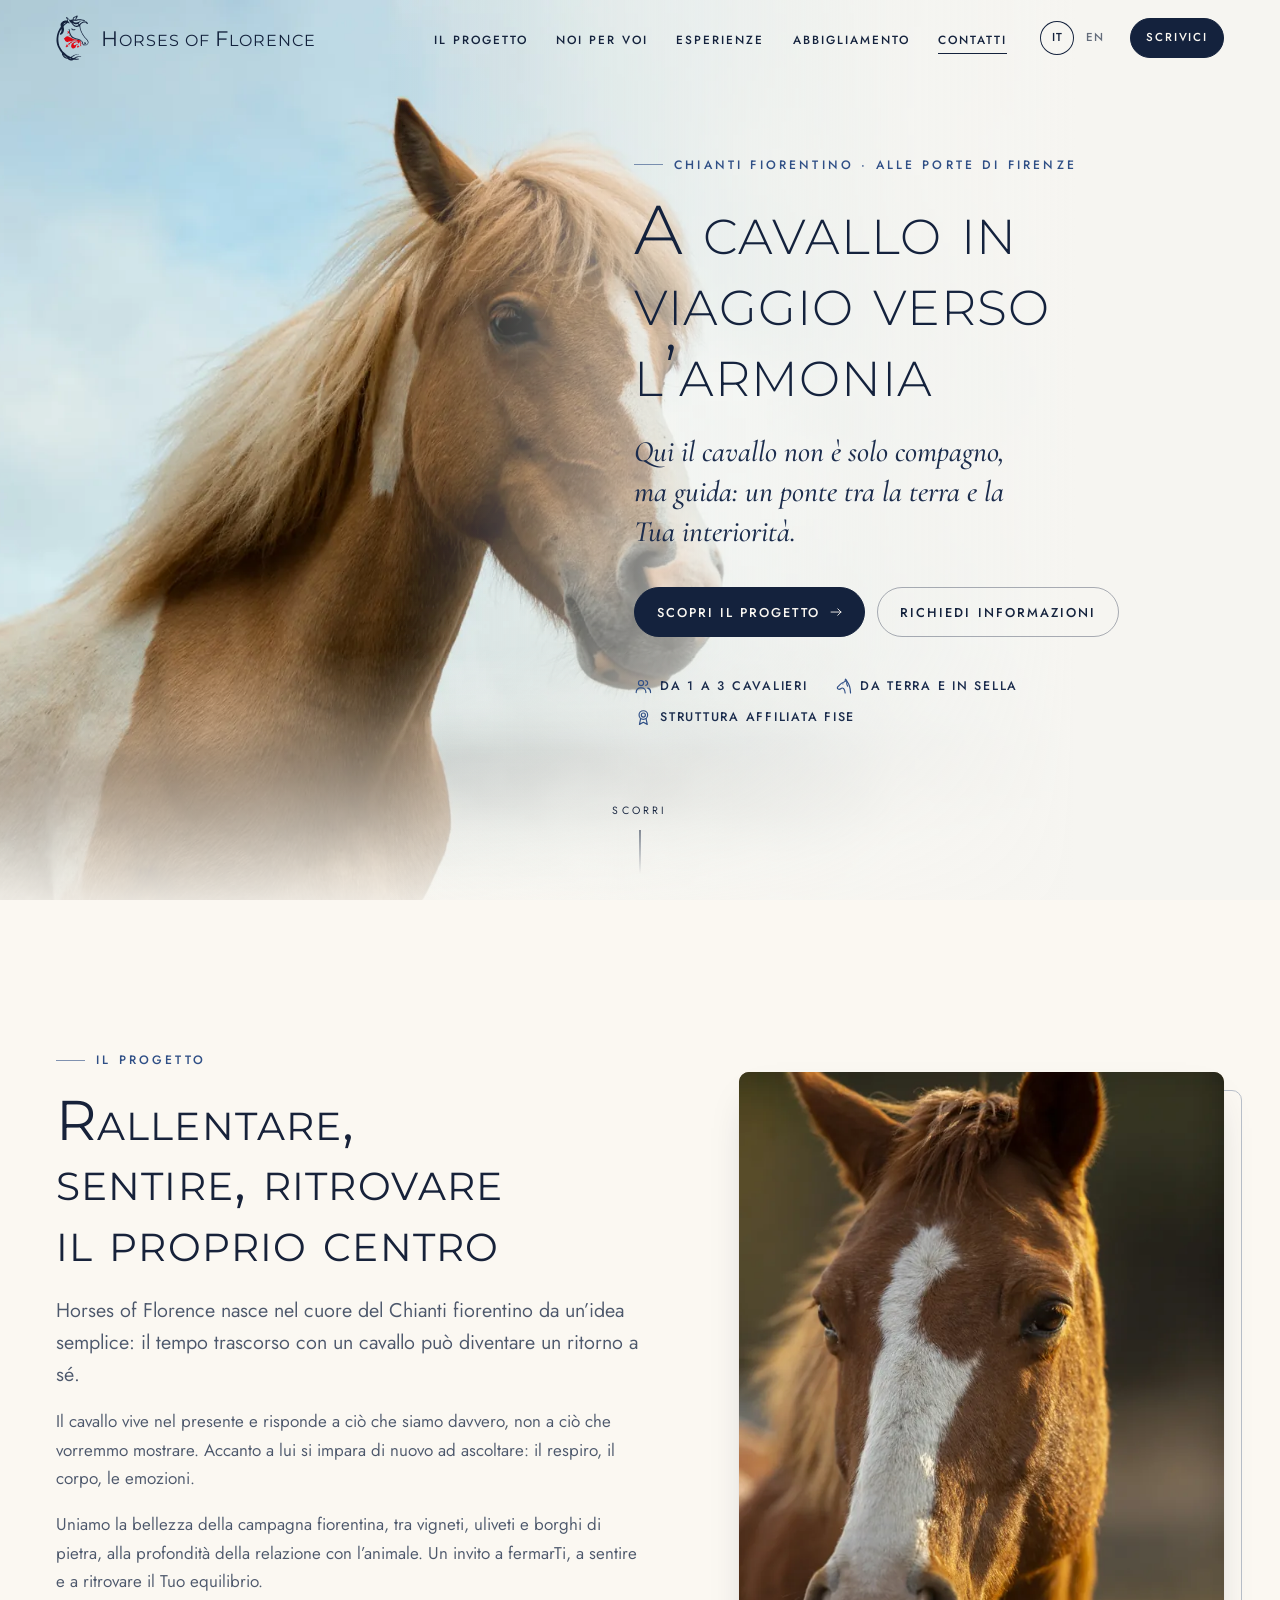
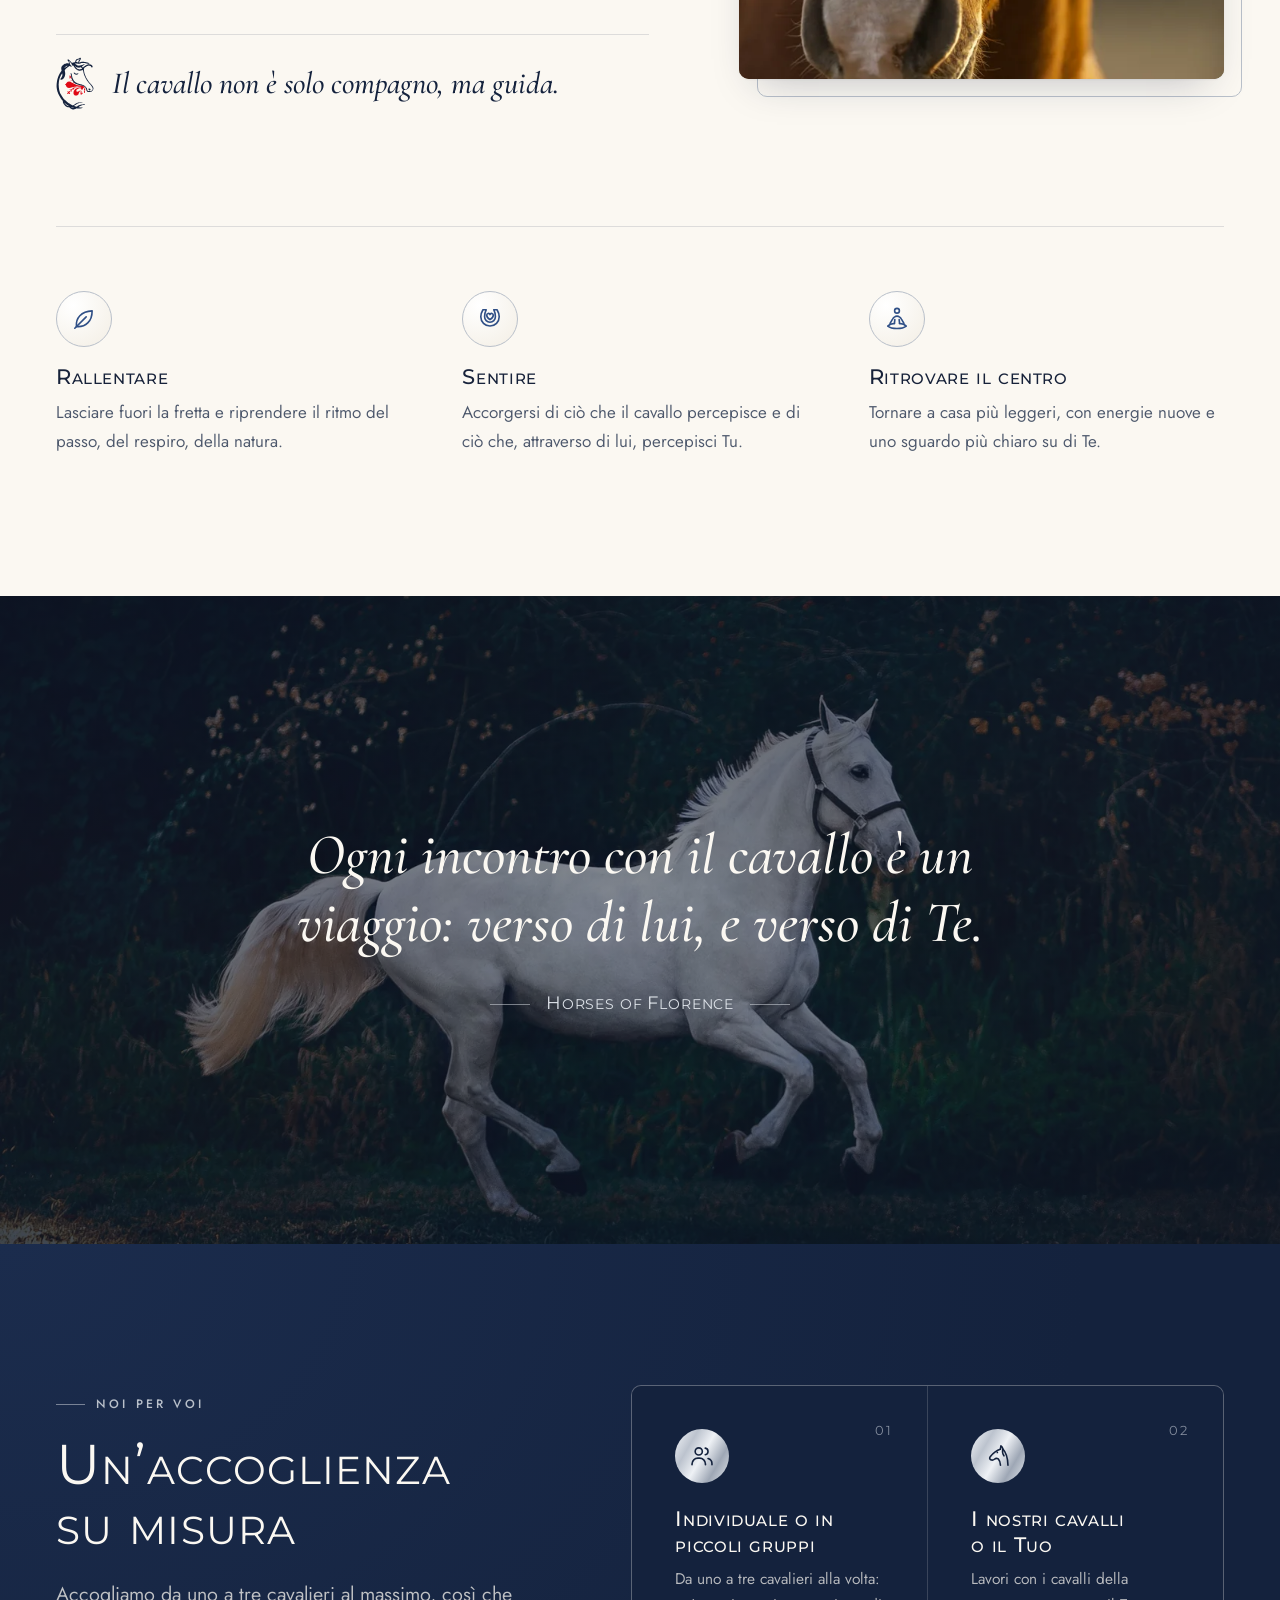
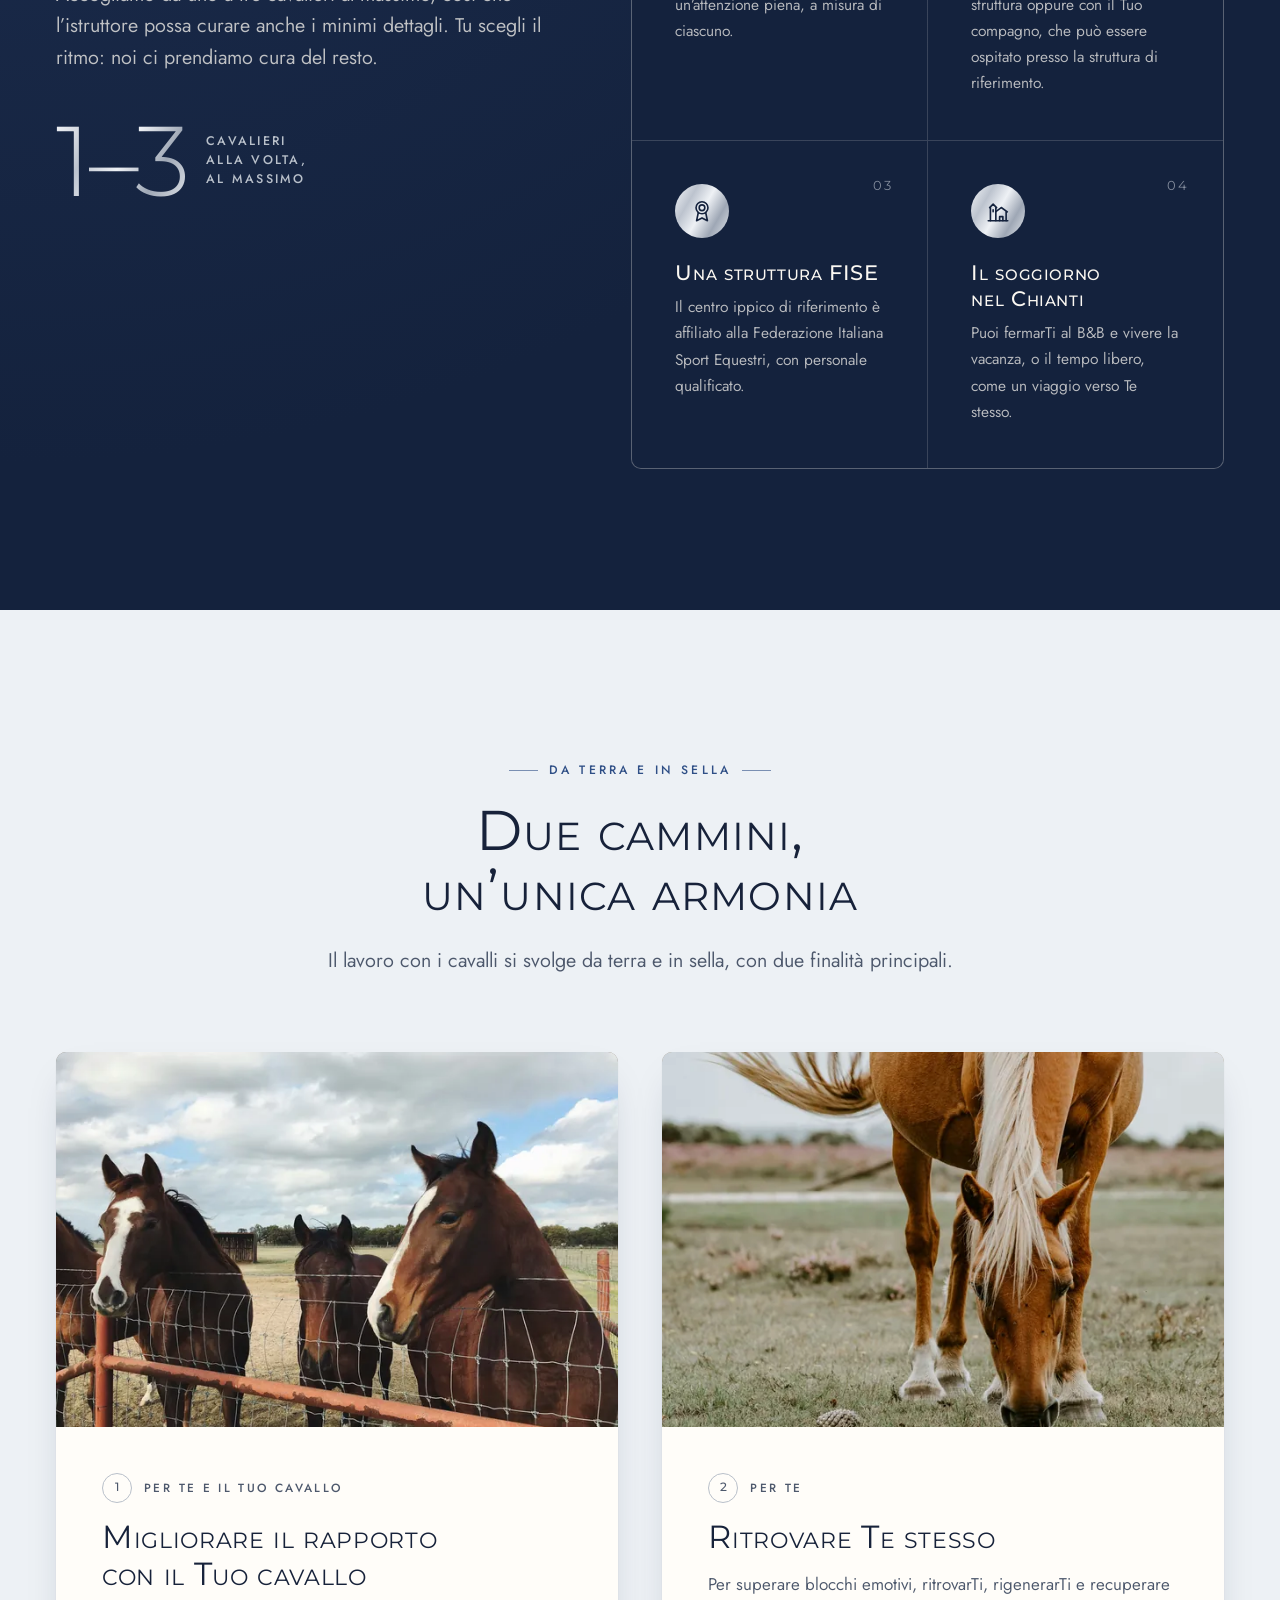
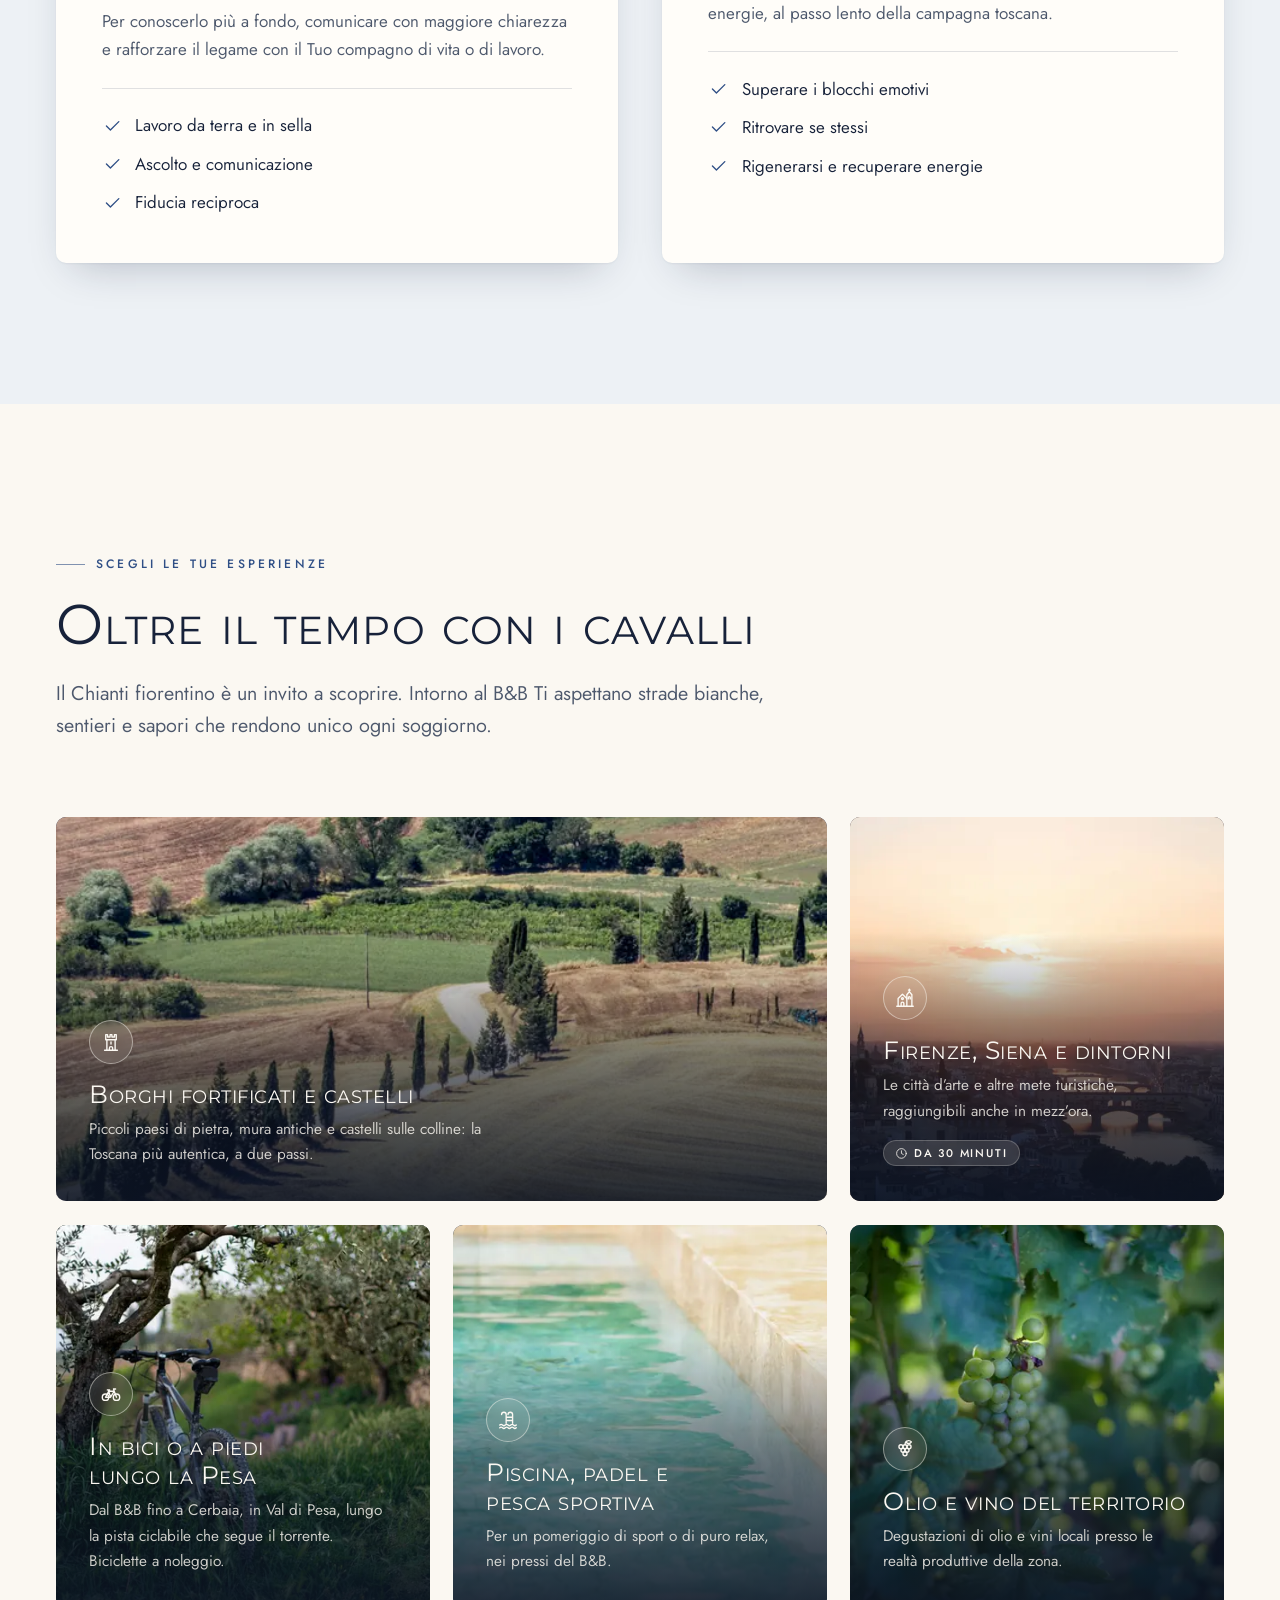
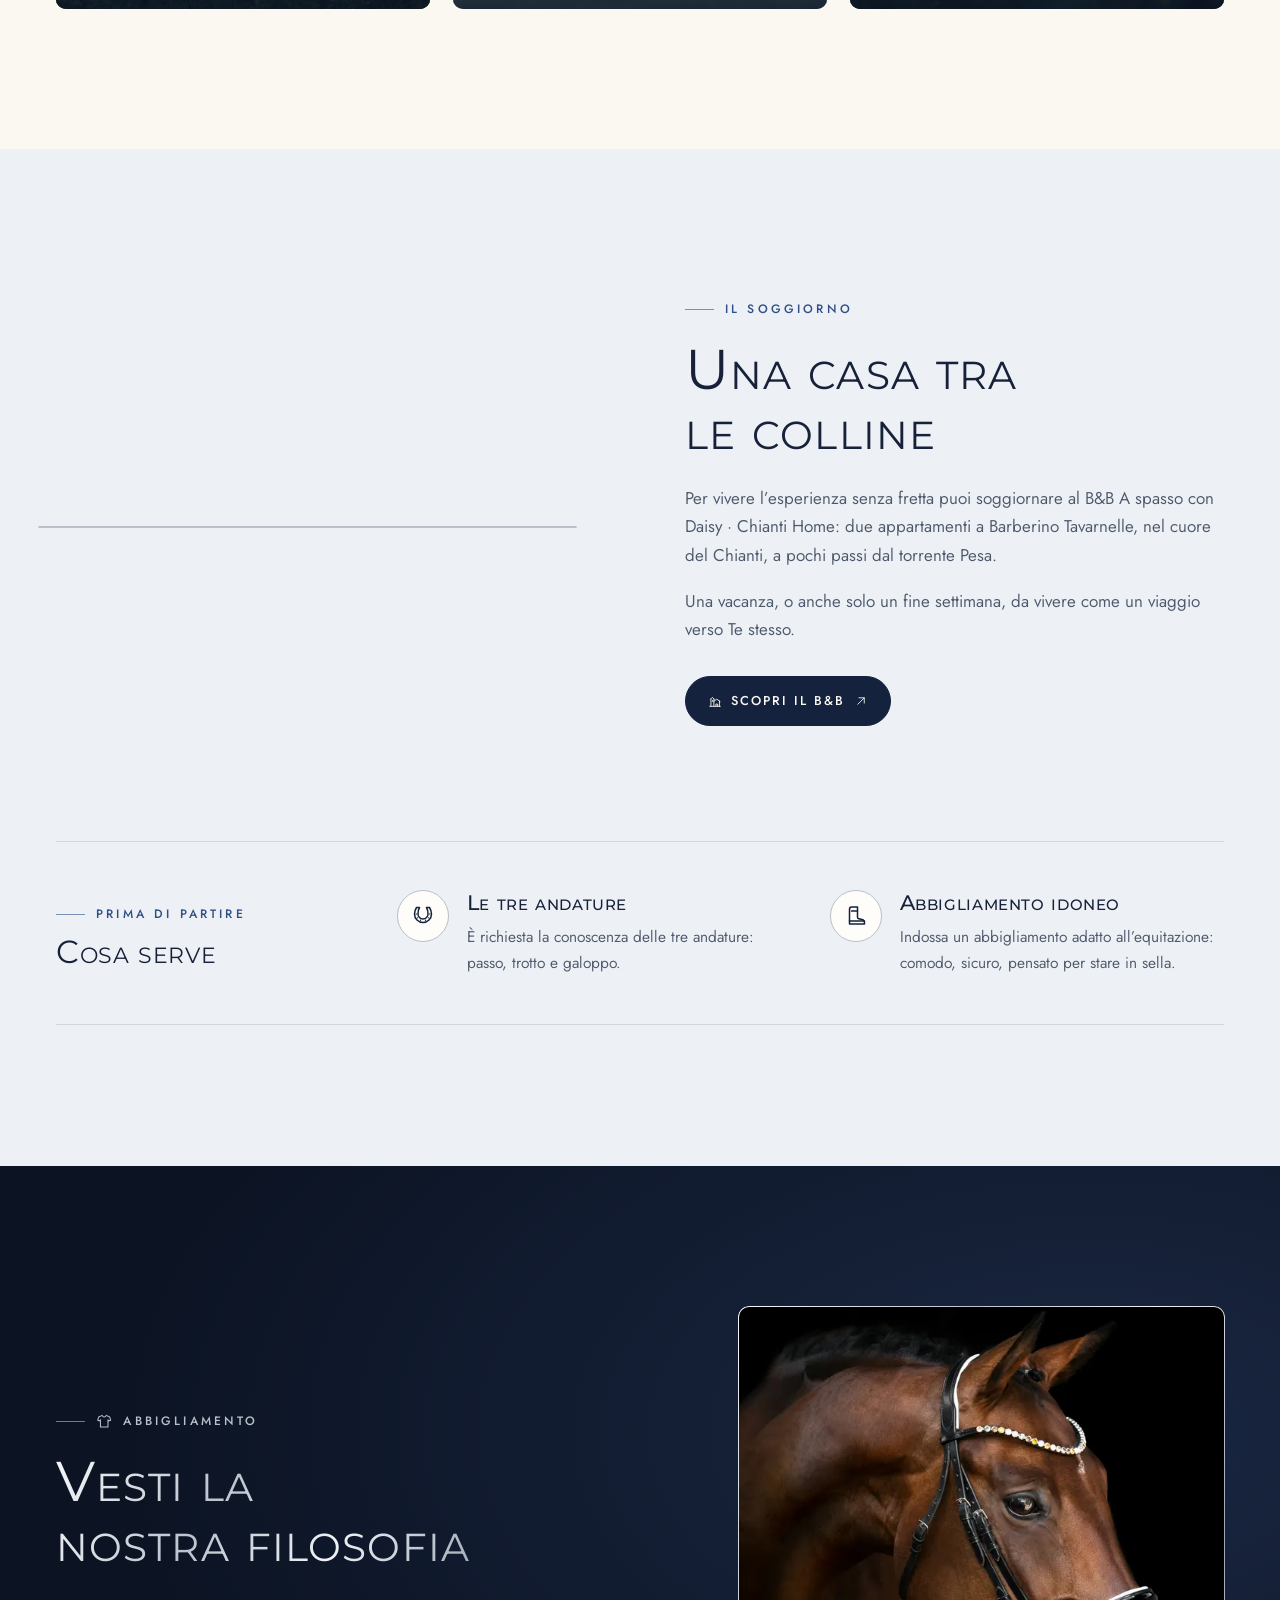
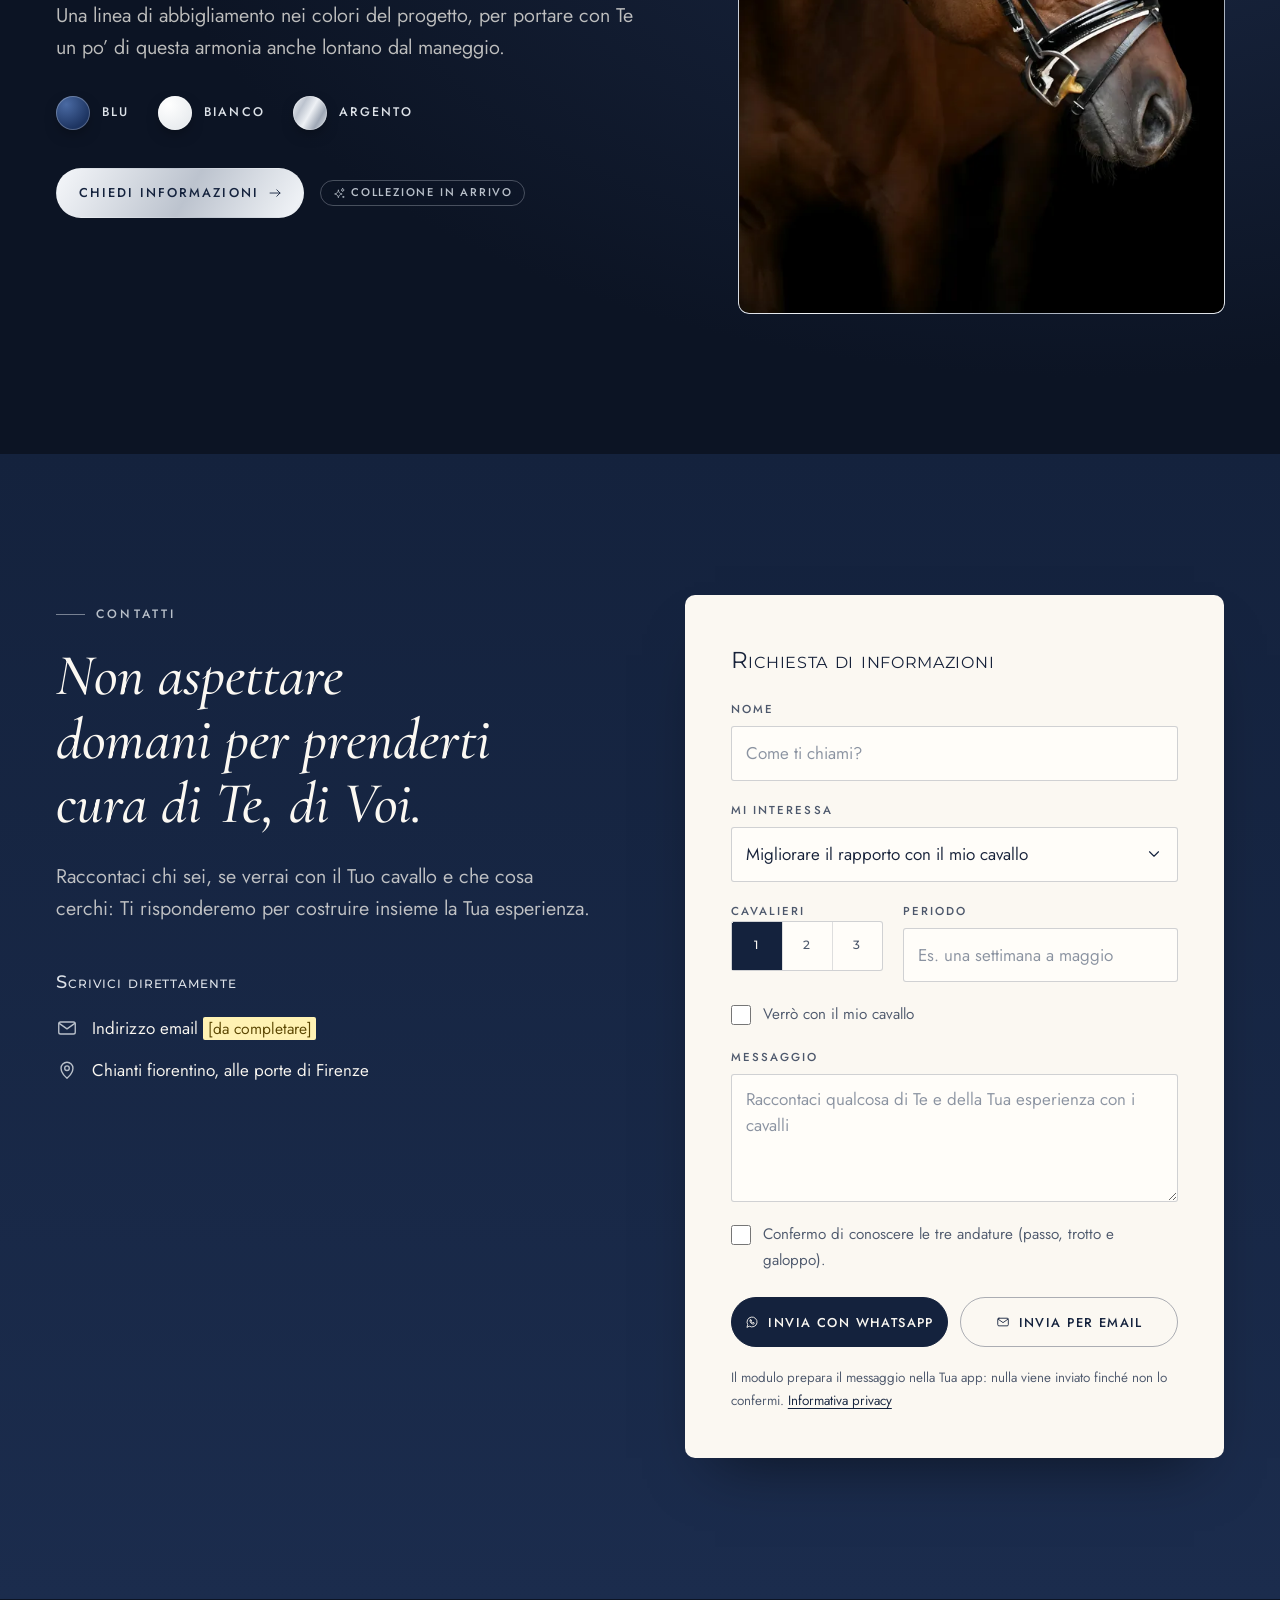
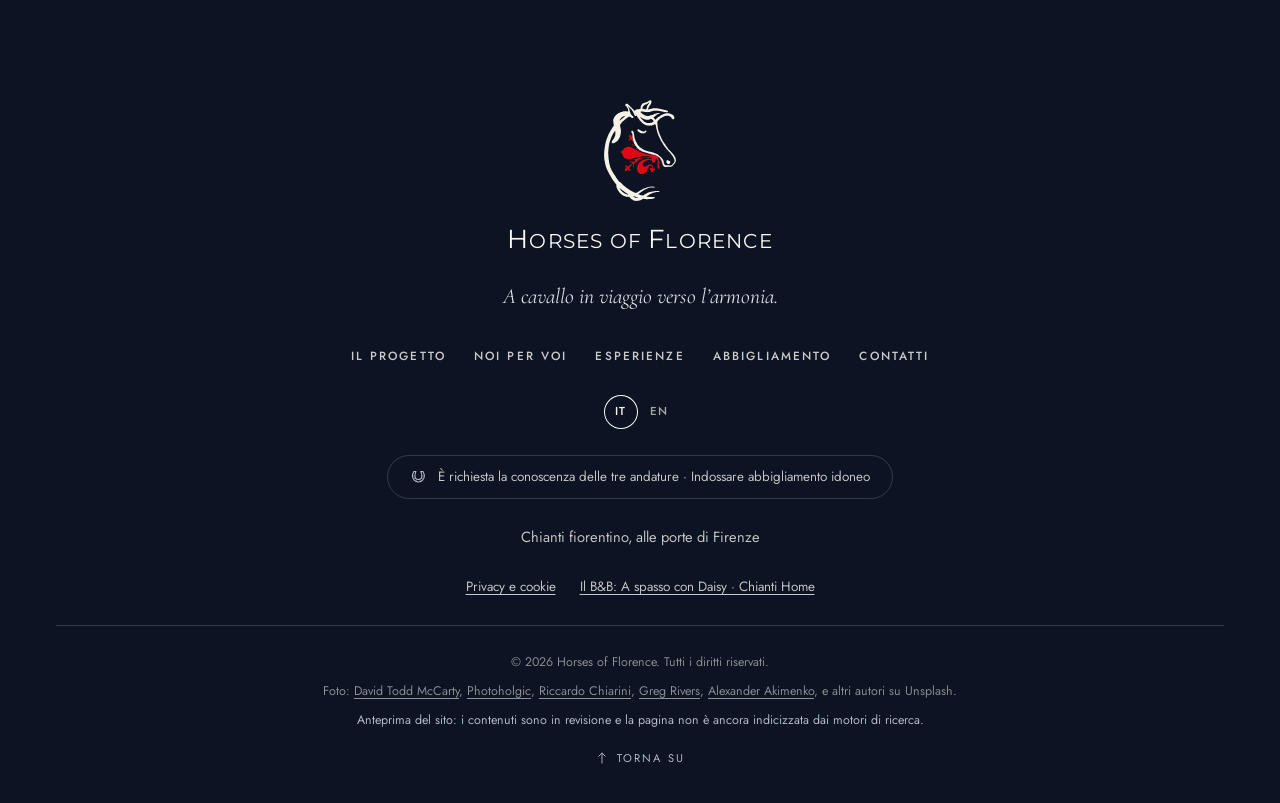
==== index.html @ a9ed03d7 "Sito bilingue di Horses of Florence (IT/EN) - Generatore statico Python + Jinja2, come il sito del B" ====
<!doctype html>
<html lang="it" class="no-js">
<head>
<meta charset="utf-8">
<meta name="viewport" content="width=device-width, initial-scale=1, viewport-fit=cover">
<title>Horses of Florence · A cavallo in viaggio verso l’armonia</title>
<meta name="description" content="Nel Chianti fiorentino, alle porte di Firenze: lavoro con i cavalli da terra e in sella, da uno a tre cavalieri alla volta. Per ritrovare il rapporto con il Tuo cavallo e con Te stesso.">
<meta name="robots" content="noindex, nofollow">
<meta name="theme-color" content="#14223d">
<meta name="color-scheme" content="light">
<link rel="canonical" href="https://metm98.github.io/HorsesOfFlorence/">
<link rel="alternate" hreflang="it" href="https://metm98.github.io/HorsesOfFlorence/">
<link rel="alternate" hreflang="en" href="https://metm98.github.io/HorsesOfFlorence/en/">
<link rel="alternate" hreflang="x-default" href="https://metm98.github.io/HorsesOfFlorence/">
<meta property="og:type" content="website">
<meta property="og:site_name" content="Horses of Florence">
<meta property="og:title" content="Horses of Florence · A cavallo in viaggio verso l’armonia">
<meta property="og:description" content="Nel Chianti fiorentino, alle porte di Firenze: lavoro con i cavalli da terra e in sella, da uno a tre cavalieri alla volta. Per ritrovare il rapporto con il Tuo cavallo e con Te stesso.">
<meta property="og:url" content="https://metm98.github.io/HorsesOfFlorence/">
<meta property="og:locale" content="it_IT">
<meta property="og:locale:alternate" content="en_GB">
<meta property="og:image" content="https://metm98.github.io/HorsesOfFlorence/assets/img/brand/og-image.jpg">
<meta property="og:image:width" content="1200">
<meta property="og:image:height" content="630">
<meta property="og:image:alt" content="Horses of Florence: il logo con la testa di cavallo e il giglio di Firenze, accanto a un cavallo dalla criniera al vento">
<meta name="twitter:card" content="summary_large_image">
<link rel="icon" href="assets/img/brand/favicon.svg" type="image/svg+xml">
<link rel="icon" type="image/png" sizes="32x32" href="assets/img/brand/favicon-32.png">
<link rel="apple-touch-icon" href="assets/img/brand/apple-touch-icon.png">
<link rel="manifest" href="site.webmanifest">
<link rel="preload" href="assets/fonts/montserrat.woff2" as="font" type="font/woff2" crossorigin>
<link rel="preload" href="assets/fonts/jost.woff2" as="font" type="font/woff2" crossorigin>
<link rel="preload" as="image" href="assets/img/photos/mane-1600.webp" imagesrcset="assets/img/photos/mane-640.webp 640w, assets/img/photos/mane-1024.webp 1024w, assets/img/photos/mane-1600.webp 1600w, assets/img/photos/mane-2400.webp 2400w" imagesizes="100vw" fetchpriority="high">
<link rel="stylesheet" href="assets/css/style.css">
<script>document.documentElement.classList.replace('no-js','js')</script>
<script type="application/ld+json">
{
  "@context": "https://schema.org",
  "@type": "SportsActivityLocation",
  "name": "Horses of Florence",
  "slogan": "A cavallo in viaggio verso l\u2019armonia",
  "description": "Nel Chianti fiorentino, alle porte di Firenze: lavoro con i cavalli da terra e in sella, da uno a tre cavalieri alla volta. Per ritrovare il rapporto con il Tuo cavallo e con Te stesso.",
  "url": "https://metm98.github.io/HorsesOfFlorence/",
  "image": "https://metm98.github.io/HorsesOfFlorence/assets/img/brand/og-image.jpg",
  "logo": "https://metm98.github.io/HorsesOfFlorence/assets/img/brand/logo.svg",
  "areaServed": "Chianti, Firenze",
  "address": { "@type": "PostalAddress", "addressRegion": "FI", "addressCountry": "IT" }
}
</script>
</head>
<body class="page-home">
<svg xmlns="http://www.w3.org/2000/svg" class="sprite" aria-hidden="true" focusable="false"><symbol id="i-arrow-down" viewBox="0 0 24 24"><g fill="none" stroke="currentColor" stroke-width="1.5" stroke-linecap="round" stroke-linejoin="round"><path d="M12 3.5v17M6.5 15l5.5 5.5 5.5-5.5"/></g></symbol><symbol id="i-arrow-right" viewBox="0 0 24 24"><g fill="none" stroke="currentColor" stroke-width="1.5" stroke-linecap="round" stroke-linejoin="round"><path d="M3.5 12h17M15 6.5l5.5 5.5-5.5 5.5"/></g></symbol><symbol id="i-arrow-up-right" viewBox="0 0 24 24"><g fill="none" stroke="currentColor" stroke-width="1.5" stroke-linecap="round" stroke-linejoin="round"><path d="M6.5 17.5l11-11M8.5 6.5h9v9"/></g></symbol><symbol id="i-award" viewBox="0 0 24 24"><g fill="none" stroke="currentColor" stroke-width="1.5" stroke-linecap="round" stroke-linejoin="round"><circle cx="12" cy="9" r="5.5"/><circle cx="12" cy="9" r="2.6"/><path d="M8.6 13.4 7 21l5-2.6 5 2.6-1.6-7.6"/></g></symbol><symbol id="i-bike" viewBox="0 0 24 24"><g fill="none" stroke="currentColor" stroke-width="1.5" stroke-linecap="round" stroke-linejoin="round"><circle cx="6" cy="15.5" r="3.5"/><circle cx="18" cy="15.5" r="3.5"/><path d="M6 15.5 9.5 9l2 6.5H6M9.5 9h6l2.5 6.5M15.5 9l-4 6.5M9.5 9 9 7.5M8 7.5h2.5M15.5 9l-.7-2.5h2.2"/></g></symbol><symbol id="i-boot" viewBox="0 0 24 24"><g fill="none" stroke="currentColor" stroke-width="1.5" stroke-linecap="round" stroke-linejoin="round"><path d="M7.5 3h6v10.2c0 .7.5 1.3 1.2 1.5l3.4.9c1.4.4 2.4 1.6 2.4 3.1V20H5.5V5.5c0-1.4 0-2.5 2-2.5z"/><path d="M5.5 17h15M13.5 7h-6"/></g></symbol><symbol id="i-castle" viewBox="0 0 24 24"><g fill="none" stroke="currentColor" stroke-width="1.5" stroke-linecap="round" stroke-linejoin="round"><path d="M5 21h14"/><path d="M7.5 21V9.5M16.5 21V9.5M6.25 9.5h11.5V4h-2v2.5h-2.75V4h-2v2.5H8.25V4h-2z"/><path d="M12 12v2.2"/><path d="M10.25 21v-2.2a1.75 1.75 0 0 1 3.5 0V21"/></g></symbol><symbol id="i-check" viewBox="0 0 24 24"><g fill="none" stroke="currentColor" stroke-width="1.5" stroke-linecap="round" stroke-linejoin="round"><path d="M5 12.5l4.5 4.5L19 7.5"/></g></symbol><symbol id="i-church" viewBox="0 0 24 24"><g fill="none" stroke="currentColor" stroke-width="1.5" stroke-linecap="round" stroke-linejoin="round"><path d="M3 21h18"/><path d="M14 21V8.5l2.75-3.5 2.75 3.5V21M16.75 5V2.5M15.75 3.4h2"/><path d="M15.75 13v-1.5a1 1 0 0 1 2 0V13"/><path d="M4.5 21v-8.5L9.25 8 14 12.5"/><path d="M7.75 21v-3a1.5 1.5 0 0 1 3 0v3"/><circle cx="9.25" cy="12.6" r="1"/></g></symbol><symbol id="i-clock" viewBox="0 0 24 24"><g fill="none" stroke="currentColor" stroke-width="1.5" stroke-linecap="round" stroke-linejoin="round"><circle cx="12" cy="12" r="9"/><path d="M12 7v5l3.5 2"/></g></symbol><symbol id="i-grapes" viewBox="0 0 24 24"><g fill="none" stroke="currentColor" stroke-width="1.5" stroke-linecap="round" stroke-linejoin="round"><circle cx="7.6" cy="9.6" r="2.2"/><circle cx="12" cy="9.6" r="2.2"/><circle cx="16.4" cy="9.6" r="2.2"/><circle cx="9.8" cy="13.41" r="2.2"/><circle cx="14.2" cy="13.41" r="2.2"/><circle cx="12" cy="17.22" r="2.2"/><path d="M12 7.4c0-1.6.4-2.9 1.5-3.9"/><path d="M13.3 4.6C14.87 6.63 17.44 6.45 19 4.2 17.14 2.19 14.58 2.37 13.3 4.6z"/></g></symbol><symbol id="i-guests" viewBox="0 0 24 24"><g fill="none" stroke="currentColor" stroke-width="1.5" stroke-linecap="round" stroke-linejoin="round"><circle cx="9" cy="7.8" r="3.3"/><path d="M2.8 20v-.6a5.4 5.4 0 0 1 5.4-5.4h1.6a5.4 5.4 0 0 1 5.4 5.4v.6"/><path d="M15 4.7a3.1 3.1 0 0 1 0 6.1M17.6 14.3a5 5 0 0 1 3.6 4.8v.9"/></g></symbol><symbol id="i-horse" viewBox="0 0 24 24"><g fill="none" stroke="currentColor" stroke-width="1.5" stroke-linecap="round" stroke-linejoin="round"><path d="M14.2 5.7l.5-3c1 .7 1.6 1.7 1.8 2.8C19.6 8.7 21 14 21.2 20.5"/><path d="M14.2 5.7C11 6.6 7.4 9.4 4.8 12.6c-.8 1-.6 2.4.5 2.9 1.1.5 2.5.3 3.4-.5 1-.9 2.4-1.1 3.5-.4 1.4 1.7 2.1 4 2.1 5.9"/><path d="M16.5 5.5c-.6 2.3-.3 4.4 1 6.3"/><circle cx="11.4" cy="8.7" r=".8" fill="currentColor" stroke="none"/></g></symbol><symbol id="i-horse-heart" viewBox="0 0 24 24"><g fill="none" stroke="currentColor" stroke-width="1.5" stroke-linecap="round" stroke-linejoin="round"><path d="M5.5 3.5h3c-1 1.7-1.5 4-1.5 6.5a5 5 0 0 0 10 0c0-2.5-.5-4.8-1.5-6.5h3c1.2 2 2 4.3 2 6.5a8.5 8.5 0 0 1-17 0c0-2.2.8-4.5 2-6.5z"/><path d="M12 12.6s-3-1.8-3-4a1.55 1.55 0 0 1 3-.7 1.55 1.55 0 0 1 3 .7c0 2.2-3 4-3 4z"/></g></symbol><symbol id="i-horseshoe" viewBox="0 0 24 24"><g fill="none" stroke="currentColor" stroke-width="1.5" stroke-linecap="round" stroke-linejoin="round"><path d="M5.5 3.5h3c-1 1.7-1.5 4-1.5 6.5a5 5 0 0 0 10 0c0-2.5-.5-4.8-1.5-6.5h3c1.2 2 2 4.3 2 6.5a8.5 8.5 0 0 1-17 0c0-2.2.8-4.5 2-6.5z"/><circle cx="5.25" cy="10" r=".65" fill="currentColor" stroke="none"/><circle cx="18.75" cy="10" r=".65" fill="currentColor" stroke="none"/><circle cx="6.47" cy="13.87" r=".65" fill="currentColor" stroke="none"/><circle cx="17.53" cy="13.87" r=".65" fill="currentColor" stroke="none"/><circle cx="9.47" cy="16.26" r=".65" fill="currentColor" stroke="none"/><circle cx="14.53" cy="16.26" r=".65" fill="currentColor" stroke="none"/></g></symbol><symbol id="i-house" viewBox="0 0 24 24"><g fill="none" stroke="currentColor" stroke-width="1.5" stroke-linecap="round" stroke-linejoin="round"><path d="M3 21h18"/><path d="M5 21V8.7M10 21V8.7M4.3 8.9l3.2-3.2 3.2 3.2"/><path d="M7.5 11v1.6"/><path d="M10 12.5l5-3.7 5.6 4M19.5 12V21"/><path d="M13.5 21v-3.8h3V21"/></g></symbol><symbol id="i-leaf" viewBox="0 0 24 24"><g fill="none" stroke="currentColor" stroke-width="1.5" stroke-linecap="round" stroke-linejoin="round"><path d="M5 19C4.2 11.2 9.4 5 19.5 4.5 19.5 14 13.6 19.8 5 19z"/><path d="M3.5 20.5 14 10"/></g></symbol><symbol id="i-mail" viewBox="0 0 24 24"><g fill="none" stroke="currentColor" stroke-width="1.5" stroke-linecap="round" stroke-linejoin="round"><rect x="3" y="5.5" width="18" height="13" rx="2"/><path d="M3.5 7l8.5 6 8.5-6"/></g></symbol><symbol id="i-meditation" viewBox="0 0 24 24"><g fill="none" stroke="currentColor" stroke-width="1.5" stroke-linecap="round" stroke-linejoin="round"><circle cx="12" cy="4.4" r="2.2"/><path d="M5.6 16l2.3-3.9c.5-.9 1.1-1.6 1.9-2.1.6-.4 1.3-.6 2.2-.6s1.6.2 2.2.6c.8.5 1.4 1.2 1.9 2.1l2.3 3.9"/><path d="M10 12.6l-.4 3.6M14 12.6l.4 3.6"/><path d="M3.5 18.6c1.2-1.4 3.4-2.3 6.1-2.4M20.5 18.6c-1.2-1.4-3.4-2.3-6.1-2.4M3.5 18.6c1.8 1.5 5 2.2 8.5 2.2s6.7-.7 8.5-2.2"/></g></symbol><symbol id="i-pin" viewBox="0 0 24 24"><g fill="none" stroke="currentColor" stroke-width="1.5" stroke-linecap="round" stroke-linejoin="round"><path d="M12 21s-6.5-5.5-6.5-11a6.5 6.5 0 0 1 13 0c0 5.5-6.5 11-6.5 11z"/><circle cx="12" cy="10" r="2.5"/></g></symbol><symbol id="i-pool" viewBox="0 0 24 24"><g fill="none" stroke="currentColor" stroke-width="1.5" stroke-linecap="round" stroke-linejoin="round"><path d="M10 15.5V6a2.5 2.5 0 0 0-5 0M17 15.5V6a2.5 2.5 0 0 0-5 0M10 9h7M10 12.5h7"/><path d="M3 17.5q1.5-1.4 3 0t3 0 3 0 3 0 3 0 3 0M3 20.5q1.5-1.4 3 0t3 0 3 0 3 0 3 0 3 0"/></g></symbol><symbol id="i-shirt" viewBox="0 0 24 24"><g fill="none" stroke="currentColor" stroke-width="1.5" stroke-linecap="round" stroke-linejoin="round"><path d="M9 3.5 4 5.8 2.5 10.5l3.3 1.2.7-1.9V20.5h11V9.8l.7 1.9 3.3-1.2L20 5.8 15 3.5c-.5 1.4-1.6 2.3-3 2.3S9.5 4.9 9 3.5z"/></g></symbol><symbol id="i-sparkle" viewBox="0 0 24 24"><g fill="none" stroke="currentColor" stroke-width="1.5" stroke-linecap="round" stroke-linejoin="round"><path d="M10 6c.6 4.2 2.8 6.4 7 7-4.2.6-6.4 2.8-7 7-.6-4.2-2.8-6.4-7-7 4.2-.6 6.4-2.8 7-7z"/><path d="M18 2.8c.3 1.7 1.2 2.6 2.9 2.9-1.7.3-2.6 1.2-2.9 2.9-.3-1.7-1.2-2.6-2.9-2.9 1.7-.3 2.6-1.2 2.9-2.9z"/><circle cx="19" cy="18.5" r="1.1"/></g></symbol><symbol id="i-whatsapp" viewBox="0 0 24 24"><g fill="none" stroke="currentColor" stroke-width="1.5" stroke-linecap="round" stroke-linejoin="round"><path d="M3.5 20.5l1.14-4.25A8.5 8.5 0 1 1 7.75 19.36z"/><path d="M9.3 8.42h1.22c.23 0 .41.14.45.36l.36 1.62c.05.18-.05.41-.18.5L10.34 11.53a5.63 5.63 0 0 0 2.12 2.12l.63-.81c.14-.18.32-.22.5-.18l1.62.36c.23.05.36.23.36.45v1.22c0 .5-.4.9-.9.9C11.28 15.58 8.4 12.7 8.4 9.32c0-.5.41-.9.9-.9z"/></g></symbol></svg>
<a class="skip" href="#main">Vai al contenuto</a>
<header class="site-header" id="top">
  <div class="site-header__inner">
    <a class="brand" href="#top" aria-label="Horses of Florence, torna all’inizio">
      <img class="brand__mark" src="assets/img/brand/mark-navy.svg" width="40" height="56" alt="">
      <span class="wordmark brand__name"><span>H</span>orses of <span>F</span>lorence</span>
    </a>
    <nav class="nav" id="nav" aria-label="Menu">
      <ul class="nav__list">
        <li><a class="nav__link" href="#progetto">Il progetto</a></li>
        <li><a class="nav__link" href="#noi-per-voi">Noi per voi</a></li>
        <li><a class="nav__link" href="#esperienze">Esperienze</a></li>
        <li><a class="nav__link" href="#abbigliamento">Abbigliamento</a></li>
        <li><a class="nav__link" href="#contatti">Contatti</a></li>
      </ul>
      <div class="nav__extra">
        <ul class="langs" aria-label="Lingua">
          <li><a href="" hreflang="it" lang="it" aria-current="true">IT</a></li>
          <li><a href="en/" hreflang="en" lang="en">EN</a></li>
        </ul>
        <a class="btn btn--navy btn--sm" href="#contatti">Scrivici</a>
      </div>
    </nav>
    <button class="menu-toggle" type="button" aria-controls="nav" aria-expanded="false" data-open="Apri il menu" data-close="Chiudi il menu">
      <span class="sr-only">Apri il menu</span>
      <span class="menu-toggle__bars" aria-hidden="true"></span>
    </button>
  </div>
</header>
<main id="main">
  <section class="hero" aria-labelledby="hero-title">
    <div class="hero__media"><img class="hero__img" src="assets/img/photos/mane-1024.webp" srcset="assets/img/photos/mane-640.webp 640w, assets/img/photos/mane-1024.webp 1024w, assets/img/photos/mane-1600.webp 1600w, assets/img/photos/mane-2400.webp 2400w" sizes="100vw" width="1600" height="1067" alt="Cavallo sauro dalla criniera chiara mossa dal vento, contro un cielo azzurro e velato" fetchpriority="high" decoding="async" style="background-color:#adb0aa">
</div>
    <div class="hero__veil" aria-hidden="true"></div>
    <div class="hero__inner">
      <div class="hero__content">
        <p class="kicker hero__kicker">Chianti fiorentino · alle porte di Firenze</p>
        <h1 class="hero__title" id="hero-title">A cavallo in viaggio verso l’armonia</h1>
        <p class="hero__text">Qui il cavallo non è solo compagno, ma guida: un ponte tra la terra e la Tua interiorità.</p>
        <div class="hero__ctas">
          <a class="btn btn--navy" href="#progetto"><span>Scopri il progetto</span><svg class="icon " aria-hidden="true" focusable="false"><use href="#i-arrow-right"></use></svg></a>
          <a class="btn btn--outline" href="#contatti">Richiedi informazioni</a>
        </div>
        <ul class="hero__facts">
          <li><svg class="icon " aria-hidden="true" focusable="false"><use href="#i-guests"></use></svg><span>Da 1 a 3 cavalieri</span></li>
          <li><svg class="icon " aria-hidden="true" focusable="false"><use href="#i-horse"></use></svg><span>Da terra e in sella</span></li>
          <li><svg class="icon " aria-hidden="true" focusable="false"><use href="#i-award"></use></svg><span>Struttura affiliata FISE</span></li>
        </ul>
      </div>
    </div>
    <a class="hero__scroll" href="#progetto"><span>Scorri</span><span class="hero__scroll-line" aria-hidden="true"></span></a>
  </section>
  <section class="section section--ivory philosophy" id="progetto" aria-labelledby="philosophy-title">
    <div class="container">
      <div class="philosophy__grid">
        <div class="philosophy__text reveal">
          <p class="kicker">Il progetto</p>
          <h2 class="h2" id="philosophy-title">Rallentare, sentire, ritrovare il proprio centro</h2>
          <p class="lead">Horses of Florence nasce nel cuore del Chianti fiorentino da un’idea semplice: il tempo trascorso con un cavallo può diventare un ritorno a sé.</p>
          <p class="body">Il cavallo vive nel presente e risponde a ciò che siamo davvero, non a ciò che vorremmo mostrare. Accanto a lui si impara di nuovo ad ascoltare: il respiro, il corpo, le emozioni.</p>
          <p class="body">Uniamo la bellezza della campagna fiorentina, tra vigneti, uliveti e borghi di pietra, alla profondità della relazione con l’animale. Un invito a fermarTi, a sentire e a ritrovare il Tuo equilibrio.</p>
          <blockquote class="quote">
            <img class="quote__mark" src="assets/img/brand/mark-navy.svg" width="40" height="56" alt="" loading="lazy">
            <p>Il cavallo non è solo compagno, ma guida.</p>
          </blockquote>
        </div>
        <figure class="philosophy__figure reveal">
          <div class="frame"><img class="frame__img" src="assets/img/photos/gaze-1024.webp" srcset="assets/img/photos/gaze-640.webp 640w, assets/img/photos/gaze-1024.webp 1024w, assets/img/photos/gaze-1600.webp 1600w" sizes="(min-width: 960px) 42vw, 90vw" width="1600" height="2400" alt="Ritratto di un cavallo sauro con lista bianca, nella luce calda della sera" loading="lazy" decoding="async" style="background-color:#664f35">
</div>
        </figure>
      </div>
      <ul class="pillars">
        <li class="pillar reveal">
          <span class="pillar__icon"><svg class="icon " aria-hidden="true" focusable="false"><use href="#i-leaf"></use></svg></span>
          <h3 class="h4">Rallentare</h3>
          <p>Lasciare fuori la fretta e riprendere il ritmo del passo, del respiro, della natura.</p>
        </li>
        <li class="pillar reveal">
          <span class="pillar__icon"><svg class="icon " aria-hidden="true" focusable="false"><use href="#i-horse-heart"></use></svg></span>
          <h3 class="h4">Sentire</h3>
          <p>Accorgersi di ciò che il cavallo percepisce e di ciò che, attraverso di lui, percepisci Tu.</p>
        </li>
        <li class="pillar reveal">
          <span class="pillar__icon"><svg class="icon " aria-hidden="true" focusable="false"><use href="#i-meditation"></use></svg></span>
          <h3 class="h4">Ritrovare il centro</h3>
          <p>Tornare a casa più leggeri, con energie nuove e uno sguardo più chiaro su di Te.</p>
        </li>
      </ul>
    </div>
  </section>
  <section class="band" aria-label="Horses of Florence">
    <div class="band__media"><img class="band__img" src="assets/img/photos/white-horse-1024.webp" srcset="assets/img/photos/white-horse-640.webp 640w, assets/img/photos/white-horse-1024.webp 1024w, assets/img/photos/white-horse-1600.webp 1600w" sizes="100vw" width="1600" height="1067" alt="" loading="lazy" decoding="async" style="background-color:#343c3a">
</div>
    <div class="band__veil" aria-hidden="true"></div>
    <figure class="band__content container reveal">
      <blockquote><p>Ogni incontro con il cavallo è un viaggio: verso di lui, e verso di Te.</p></blockquote>
      <figcaption><span class="wordmark "><span>H</span>orses of <span>F</span>lorence</span></figcaption>
    </figure>
  </section>
  <section class="section section--navy for-you" id="noi-per-voi" aria-labelledby="for-you-title">
    <div class="container">
      <div class="for-you__grid">
        <header class="section-head reveal">
          <p class="kicker kicker--silver">Noi per voi</p>
          <h2 class="h2" id="for-you-title">Un’accoglienza su misura</h2>
          <p class="lead">Accogliamo da uno a tre cavalieri al massimo, così che l’istruttore possa curare anche i minimi dettagli. Tu scegli il ritmo: noi ci prendiamo cura del resto.</p>
          <div class="riders" aria-hidden="true">
            <span class="riders__num">1–3</span>
            <span class="riders__label">cavalieri alla volta, al massimo</span>
          </div>
        </header>
        <ul class="features">
          <li class="feature reveal">
            <span class="feature__num">01</span>
            <span class="feature__icon"><svg class="icon " aria-hidden="true" focusable="false"><use href="#i-guests"></use></svg></span>
            <h3 class="h4">Individuale o in piccoli gruppi</h3>
            <p>Da uno a tre cavalieri alla volta: un’attenzione piena, a misura di ciascuno.</p>
          </li>
          <li class="feature reveal">
            <span class="feature__num">02</span>
            <span class="feature__icon"><svg class="icon " aria-hidden="true" focusable="false"><use href="#i-horse"></use></svg></span>
            <h3 class="h4">I nostri cavalli o il Tuo</h3>
            <p>Lavori con i cavalli della struttura oppure con il Tuo compagno, che può essere ospitato presso la struttura di riferimento.</p>
          </li>
          <li class="feature reveal">
            <span class="feature__num">03</span>
            <span class="feature__icon"><svg class="icon " aria-hidden="true" focusable="false"><use href="#i-award"></use></svg></span>
            <h3 class="h4">Una struttura FISE</h3>
            <p>Il centro ippico di riferimento è affiliato alla Federazione Italiana Sport Equestri, con personale qualificato.</p>
          </li>
          <li class="feature reveal">
            <span class="feature__num">04</span>
            <span class="feature__icon"><svg class="icon " aria-hidden="true" focusable="false"><use href="#i-house"></use></svg></span>
            <h3 class="h4">Il soggiorno nel Chianti</h3>
            <p>Puoi fermarTi al B&amp;B e vivere la vacanza, o il tempo libero, come un viaggio verso Te stesso.</p>
          </li>
        </ul>
      </div>
    </div>
  </section>
  <section class="section section--mist paths" id="da-terra-e-in-sella" aria-labelledby="paths-title">
    <div class="container">
      <header class="section-head section-head--center reveal">
        <p class="kicker">Da terra e in sella</p>
        <h2 class="h2" id="paths-title">Due cammini, un’unica armonia</h2>
        <p class="lead">Il lavoro con i cavalli si svolge da terra e in sella, con due finalità principali.</p>
      </header>
      <div class="paths__grid">
        <article class="path reveal">
          <div class="path__media"><img class="path__img" src="assets/img/photos/herd-1024.webp" srcset="assets/img/photos/herd-640.webp 640w, assets/img/photos/herd-1024.webp 1024w, assets/img/photos/herd-1600.webp 1600w" sizes="(min-width: 900px) 45vw, 92vw" width="1600" height="1200" alt="Tre cavalli bai si affacciano curiosi dalla recinzione del paddock" loading="lazy" decoding="async" style="background-color:#89817b;object-position:50% 40%">
</div>
          <div class="path__body">
            <p class="path__label"><span class="path__num">1</span>Per Te e il Tuo cavallo</p>
            <h3 class="h3">Migliorare il rapporto con il Tuo cavallo</h3>
            <p>Per conoscerlo più a fondo, comunicare con maggiore chiarezza e rafforzare il legame con il Tuo compagno di vita o di lavoro.</p>
            <ul class="ticks">
<li><svg class="icon " aria-hidden="true" focusable="false"><use href="#i-check"></use></svg><span>Lavoro da terra e in sella</span></li><li><svg class="icon " aria-hidden="true" focusable="false"><use href="#i-check"></use></svg><span>Ascolto e comunicazione</span></li><li><svg class="icon " aria-hidden="true" focusable="false"><use href="#i-check"></use></svg><span>Fiducia reciproca</span></li>            </ul>
          </div>
        </article>
        <article class="path reveal">
          <div class="path__media"><img class="path__img" src="assets/img/photos/grazing-1024.webp" srcset="assets/img/photos/grazing-640.webp 640w, assets/img/photos/grazing-1024.webp 1024w, assets/img/photos/grazing-1600.webp 1600w" sizes="(min-width: 900px) 45vw, 92vw" width="1600" height="2399" alt="Cavallo palomino che bruca tranquillo in un prato" loading="lazy" decoding="async" style="background-color:#a29884;object-position:50% 62%">
</div>
          <div class="path__body">
            <p class="path__label"><span class="path__num">2</span>Per Te</p>
            <h3 class="h3">Ritrovare Te stesso</h3>
            <p>Per superare blocchi emotivi, ritrovarTi, rigenerarTi e recuperare energie, al passo lento della campagna toscana.</p>
            <ul class="ticks">
<li><svg class="icon " aria-hidden="true" focusable="false"><use href="#i-check"></use></svg><span>Superare i blocchi emotivi</span></li><li><svg class="icon " aria-hidden="true" focusable="false"><use href="#i-check"></use></svg><span>Ritrovare se stessi</span></li><li><svg class="icon " aria-hidden="true" focusable="false"><use href="#i-check"></use></svg><span>Rigenerarsi e recuperare energie</span></li>            </ul>
          </div>
        </article>
      </div>
    </div>
  </section>
  <section class="section section--ivory experiences" id="esperienze" aria-labelledby="experiences-title">
    <div class="container">
      <header class="section-head reveal">
        <p class="kicker">Scegli le Tue esperienze</p>
        <h2 class="h2" id="experiences-title">Oltre il tempo con i cavalli</h2>
        <p class="lead">Il Chianti fiorentino è un invito a scoprire. Intorno al B&amp;B Ti aspettano strade bianche, sentieri e sapori che rendono unico ogni soggiorno.</p>
      </header>
      <ul class="xp-grid">
        <li class="xp reveal xp--wide">
          <img class="xp__img" src="assets/img/photos/cypress-road-1024.webp" srcset="assets/img/photos/cypress-road-640.webp 640w, assets/img/photos/cypress-road-1024.webp 1024w, assets/img/photos/cypress-road-1600.webp 1600w" sizes="(min-width: 1100px) 40vw, (min-width: 700px) 50vw, 92vw" width="1600" height="1067" alt="" loading="lazy" decoding="async" style="background-color:#9a8e6e">
          <div class="xp__body">
            <span class="xp__icon"><svg class="icon " aria-hidden="true" focusable="false"><use href="#i-castle"></use></svg></span>
            <h3 class="xp__title">Borghi fortificati e castelli</h3>
            <p>Piccoli paesi di pietra, mura antiche e castelli sulle colline: la Toscana più autentica, a due passi.</p>
          </div>
        </li>
        <li class="xp reveal">
          <img class="xp__img" src="assets/img/photos/florence-1024.webp" srcset="assets/img/photos/florence-640.webp 640w, assets/img/photos/florence-1024.webp 1024w, assets/img/photos/florence-1600.webp 1600w" sizes="(min-width: 1100px) 40vw, (min-width: 700px) 50vw, 92vw" width="1600" height="1067" alt="" loading="lazy" decoding="async" style="background-color:#b29582;object-position:50% 82%">
          <div class="xp__body">
            <span class="xp__icon"><svg class="icon " aria-hidden="true" focusable="false"><use href="#i-church"></use></svg></span>
            <h3 class="xp__title">Firenze, Siena e dintorni</h3>
            <p>Le città d’arte e altre mete turistiche, raggiungibili anche in mezz’ora.</p>
<span class="badge"><svg class="icon " aria-hidden="true" focusable="false"><use href="#i-clock"></use></svg>da 30 minuti</span>          </div>
        </li>
        <li class="xp reveal">
          <img class="xp__img" src="assets/img/photos/bike-1024.webp" srcset="assets/img/photos/bike-640.webp 640w, assets/img/photos/bike-1024.webp 1024w, assets/img/photos/bike-1600.webp 1600w" sizes="(min-width: 1100px) 40vw, (min-width: 700px) 50vw, 92vw" width="1600" height="1067" alt="" loading="lazy" decoding="async" style="background-color:#48573a;object-position:40% 60%">
          <div class="xp__body">
            <span class="xp__icon"><svg class="icon " aria-hidden="true" focusable="false"><use href="#i-bike"></use></svg></span>
            <h3 class="xp__title">In bici o a piedi lungo la Pesa</h3>
            <p>Dal B&amp;B fino a Cerbaia, in Val di Pesa, lungo la pista ciclabile che segue il torrente. Biciclette a noleggio.</p>
          </div>
        </li>
        <li class="xp reveal">
          <img class="xp__img" src="assets/img/photos/pool-1024.webp" srcset="assets/img/photos/pool-640.webp 640w, assets/img/photos/pool-1024.webp 1024w, assets/img/photos/pool-1600.webp 1600w" sizes="(min-width: 1100px) 40vw, (min-width: 700px) 50vw, 92vw" width="1600" height="1067" alt="" loading="lazy" decoding="async" style="background-color:#b4d5c6">
          <div class="xp__body">
            <span class="xp__icon"><svg class="icon " aria-hidden="true" focusable="false"><use href="#i-pool"></use></svg></span>
            <h3 class="xp__title">Piscina, padel e pesca sportiva</h3>
            <p>Per un pomeriggio di sport o di puro relax, nei pressi del B&amp;B.</p>
          </div>
        </li>
        <li class="xp reveal">
          <img class="xp__img" src="assets/img/photos/vineyard-1024.webp" srcset="assets/img/photos/vineyard-640.webp 640w, assets/img/photos/vineyard-1024.webp 1024w, assets/img/photos/vineyard-1600.webp 1600w" sizes="(min-width: 1100px) 40vw, (min-width: 700px) 50vw, 92vw" width="1600" height="1067" alt="" loading="lazy" decoding="async" style="background-color:#38573c">
          <div class="xp__body">
            <span class="xp__icon"><svg class="icon " aria-hidden="true" focusable="false"><use href="#i-grapes"></use></svg></span>
            <h3 class="xp__title">Olio e vino del territorio</h3>
            <p>Degustazioni di olio e vini locali presso le realtà produttive della zona.</p>
          </div>
        </li>
      </ul>
    </div>
  </section>
  <section class="section section--mist stay" id="soggiorno" aria-labelledby="stay-title">
    <div class="container stay__grid">
      <figure class="stay__figure reveal">
        <div class="frame frame--left"></div>
      </figure>
      <div class="stay__text reveal">
        <p class="kicker">Il soggiorno</p>
        <h2 class="h2" id="stay-title">Una casa tra le colline</h2>
<p class="body">Per vivere l’esperienza senza fretta puoi soggiornare al B&amp;B A spasso con Daisy · Chianti Home: due appartamenti a Barberino Tavarnelle, nel cuore del Chianti, a pochi passi dal torrente Pesa.</p><p class="body">Una vacanza, o anche solo un fine settimana, da vivere come un viaggio verso Te stesso.</p>        <a class="btn btn--navy" href="https://metm98.github.io/ASpassoConDaisyChiantiHome/" target="_blank" rel="noopener"><svg class="icon " aria-hidden="true" focusable="false"><use href="#i-house"></use></svg><span>Scopri il B&amp;B</span><svg class="icon " aria-hidden="true" focusable="false"><use href="#i-arrow-up-right"></use></svg><span class="sr-only"> (si apre in una nuova scheda)</span></a>
      </div>
    </div>
    <div class="container">
      <div class="know reveal" role="group" aria-labelledby="know-title">
        <div class="know__head">
          <p class="kicker">Prima di partire</p>
          <h2 class="h3" id="know-title">Cosa serve</h2>
        </div>
        <ul class="know__list">
          <li class="know__item">
            <span class="know__icon"><svg class="icon " aria-hidden="true" focusable="false"><use href="#i-horseshoe"></use></svg></span>
            <div><h3 class="h4">Le tre andature</h3><p>È richiesta la conoscenza delle tre andature: passo, trotto e galoppo.</p></div>
          </li>
          <li class="know__item">
            <span class="know__icon"><svg class="icon " aria-hidden="true" focusable="false"><use href="#i-boot"></use></svg></span>
            <div><h3 class="h4">Abbigliamento idoneo</h3><p>Indossa un abbigliamento adatto all’equitazione: comodo, sicuro, pensato per stare in sella.</p></div>
          </li>
        </ul>
      </div>
    </div>
  </section>
  <section class="section section--night apparel" id="abbigliamento" aria-labelledby="apparel-title">
    <div class="container apparel__grid">
      <div class="apparel__text reveal">
        <p class="kicker kicker--silver"><svg class="icon " aria-hidden="true" focusable="false"><use href="#i-shirt"></use></svg>Abbigliamento</p>
        <h2 class="h2 apparel__title" id="apparel-title">Vesti la nostra filosofia</h2>
        <p class="lead">Una linea di abbigliamento nei colori del progetto, per portare con Te un po’ di questa armonia anche lontano dal maneggio.</p>
        <ul class="swatches">
          <li class="swatch swatch--blue"><span class="swatch__dot" aria-hidden="true"></span>Blu</li>
          <li class="swatch swatch--white"><span class="swatch__dot" aria-hidden="true"></span>Bianco</li>
          <li class="swatch swatch--silver"><span class="swatch__dot" aria-hidden="true"></span>Argento</li>
        </ul>
        <div class="apparel__ctas">
          <a class="btn btn--silver" href="#contatti" data-interest="apparel"><span>Chiedi informazioni</span><svg class="icon " aria-hidden="true" focusable="false"><use href="#i-arrow-right"></use></svg></a>
          <span class="badge badge--silver"><svg class="icon " aria-hidden="true" focusable="false"><use href="#i-sparkle"></use></svg>Collezione in arrivo</span>
        </div>
      </div>
      <figure class="apparel__figure reveal">
        <img class="apparel__img" src="assets/img/photos/bay-1024.webp" srcset="assets/img/photos/bay-640.webp 640w, assets/img/photos/bay-1024.webp 1024w, assets/img/photos/bay-1600.webp 1600w" sizes="(min-width: 960px) 40vw, 92vw" width="1600" height="2400" alt="Cavallo baio con briglia elegante, ritratto su fondo nero" loading="lazy" decoding="async" style="background-color:#251911">
      </figure>
    </div>
  </section>
  <section class="section section--navy contact" id="contatti" aria-labelledby="contact-title">
    <div class="container contact__grid">
      <div class="contact__text reveal">
        <p class="kicker kicker--silver">Contatti</p>
        <h2 class="contact__title" id="contact-title">Non aspettare domani per prenderti cura di Te, di Voi.</h2>
        <p class="lead">Raccontaci chi sei, se verrai con il Tuo cavallo e che cosa cerchi: Ti risponderemo per costruire insieme la Tua esperienza.</p>
        <h3 class="contact__direct">Scrivici direttamente</h3>
        <ul class="contact__list">
          <li><svg class="icon " aria-hidden="true" focusable="false"><use href="#i-mail"></use></svg><span>Indirizzo email <mark class="todo">[da completare]</mark></span></li>
          <li><svg class="icon " aria-hidden="true" focusable="false"><use href="#i-pin"></use></svg><span>Chianti fiorentino, alle porte di Firenze</span></li>
        </ul>
      </div>
      <form class="form reveal" id="contact-form" data-email="" data-whatsapp="" novalidate>
        <h3 class="form__title">Richiesta di informazioni</h3>
        <div class="field">
          <label for="f-name">Nome</label>
          <input id="f-name" name="name" type="text" autocomplete="name" placeholder="Come ti chiami?">
        </div>
        <div class="field">
          <label for="f-interest">Mi interessa</label>
          <select id="f-interest" name="interest">
<option value="relationship">Migliorare il rapporto con il mio cavallo</option><option value="self">Ritrovare me stesso e rigenerarmi</option><option value="stay">Soggiorno ed esperienze sul territorio</option><option value="apparel">La linea di abbigliamento</option><option value="other">Altro</option>          </select>
        </div>
        <div class="field-row">
          <fieldset class="field">
            <legend>Cavalieri</legend>
            <div class="segmented">
              <label><input type="radio" name="riders" value="1" checked><span>1</span></label>
              <label><input type="radio" name="riders" value="2"><span>2</span></label>
              <label><input type="radio" name="riders" value="3"><span>3</span></label>
            </div>
          </fieldset>
          <div class="field">
            <label for="f-period">Periodo</label>
            <input id="f-period" name="period" type="text" placeholder="Es. una settimana a maggio">
          </div>
        </div>
        <label class="check"><input type="checkbox" name="own_horse"><span>Verrò con il mio cavallo</span></label>
        <div class="field">
          <label for="f-message">Messaggio</label>
          <textarea id="f-message" name="message" rows="4" placeholder="Raccontaci qualcosa di Te e della Tua esperienza con i cavalli"></textarea>
        </div>
        <label class="check"><input type="checkbox" name="gaits"><span>Confermo di conoscere le tre andature (passo, trotto e galoppo).</span></label>
        <div class="form__actions">
          <button class="btn btn--navy" type="submit" value="whatsapp"><svg class="icon " aria-hidden="true" focusable="false"><use href="#i-whatsapp"></use></svg><span>Invia con WhatsApp</span></button>
          <button class="btn btn--outline" type="submit" value="email"><svg class="icon " aria-hidden="true" focusable="false"><use href="#i-mail"></use></svg><span>Invia per email</span></button>
        </div>
        <p class="form__note">Il modulo prepara il messaggio nella Tua app: nulla viene inviato finché non lo confermi. <a href="privacy/">Informativa privacy</a></p>
      </form>
      <script type="application/json" id="form-i18n">{"gaits": "Conosco le tre andature", "greeting": "Buongiorno, vorrei ricevere informazioni su Horses of Florence.", "interest": "Mi interessa", "name": "Nome", "no": "no", "own_horse": "Con il mio cavallo", "period": "Periodo", "riders": "Cavalieri", "subject": "Richiesta di informazioni", "yes": "s\u00ec"}</script>
    </div>
  </section>
</main>
<footer class="site-footer">
  <div class="container site-footer__inner">
    <a class="site-footer__brand" href="#top" aria-label="Horses of Florence, torna all’inizio">
      <img class="site-footer__mark" src="assets/img/brand/mark-ivory.svg" width="96" height="134" alt="" loading="lazy" decoding="async">
      <span class="wordmark site-footer__name"><span>H</span>orses of <span>F</span>lorence</span>
    </a>
    <p class="site-footer__tagline">A cavallo in viaggio verso l’armonia.</p>
    <nav aria-label="Footer">
      <ul class="site-footer__nav">
<li><a href="#progetto">Il progetto</a></li><li><a href="#noi-per-voi">Noi per voi</a></li><li><a href="#esperienze">Esperienze</a></li><li><a href="#abbigliamento">Abbigliamento</a></li><li><a href="#contatti">Contatti</a></li>      </ul>
    </nav>
    <ul class="langs langs--footer" aria-label="Lingua">
      <li><a href="" hreflang="it" lang="it" aria-current="true">IT</a></li>
      <li><a href="en/" hreflang="en" lang="en">EN</a></li>
    </ul>
    <p class="site-footer__note"><svg class="icon " aria-hidden="true" focusable="false"><use href="#i-horseshoe"></use></svg><span>È richiesta la conoscenza delle tre andature · Indossare abbigliamento idoneo</span></p>
    <p class="site-footer__contact">
      Chianti fiorentino, alle porte di Firenze
    </p>
    <ul class="site-footer__legal">
      <li><a href="privacy/">Privacy e cookie</a></li>
      <li><a href="https://metm98.github.io/ASpassoConDaisyChiantiHome/" target="_blank" rel="noopener">Il B&amp;B: A spasso con Daisy · Chianti Home<span class="sr-only"> (si apre in una nuova scheda)</span></a></li>
    </ul>
    <div class="site-footer__meta">
      <p>© 2026 Horses of Florence. Tutti i diritti riservati.</p>
      <p>
        Foto: <a href="https://unsplash.com/photos/MoU9RTtaxWw" target="_blank" rel="noopener">David Todd McCarty</a>, <a href="https://unsplash.com/photos/jxy6anuB5b4" target="_blank" rel="noopener">Photoholgic</a>, <a href="https://unsplash.com/photos/_C-ZxPF-BtQ" target="_blank" rel="noopener">Riccardo Chiarini</a>, <a href="https://unsplash.com/photos/gRW6kNuibFo" target="_blank" rel="noopener">Greg Rivers</a>, <a href="https://unsplash.com/photos/vxzkxfJ8FlE" target="_blank" rel="noopener">Alexander Akimenko</a>, e altri autori su Unsplash.
      </p>
<p class="site-footer__preview">Anteprima del sito: i contenuti sono in revisione e la pagina non è ancora indicizzata dai motori di ricerca.</p>      <a class="site-footer__top" href="#top"><svg class="icon icon--up" aria-hidden="true" focusable="false"><use href="#i-arrow-down"></use></svg><span>Torna su</span></a>
    </div>
  </div>
</footer>
<script src="assets/js/main.js" defer></script>
</body>
</html>
---- assets/css/style.css ----
/* ==========================================================================
   Horses of Florence
   Blu notte e avorio come base, argento per i dettagli, il rosso del giglio
   solo nel logo. Titoli nel maiuscoletto del logo, testo come il sito del B&B.
   ========================================================================== */

/* ---------- Font (self-hosted, OFL) ---------- */
@font-face {
  font-family: "Montserrat";
  src: url("../fonts/montserrat.woff2") format("woff2");
  font-weight: 300 600;
  font-style: normal;
  font-display: swap;
}
@font-face {
  font-family: "Jost";
  src: url("../fonts/jost.woff2") format("woff2");
  font-weight: 100 900;
  font-style: normal;
  font-display: swap;
}
@font-face {
  font-family: "Cormorant Garamond";
  src: url("../fonts/cormorant-garamond-italic.woff2") format("woff2");
  font-weight: 300 700;
  font-style: italic;
  font-display: swap;
}

/* ---------- Token ---------- */
:root {
  --navy: #14223d;
  --navy-2: #1b2c4d;
  --navy-3: #2a4170;
  --night: #0c1424;
  --blue: #2f4f86;
  --blue-soft: #5b77a6;
  --mist: #edf1f5;
  --sky: #dfe7ef;
  --ivory: #fbf8f2;
  --ivory-2: #f3eee4;
  --paper: #fffdf9;
  --silver: #b9c0ca;
  --silver-light: #dde2e8;
  --silver-dark: #8790a0;
  --silver-grad: linear-gradient(120deg, #f5f7fa 0%, #bcc3ce 28%, #eef1f5 50%, #9ea7b5 74%, #e4e8ed 100%);
  --ink: #17223a;
  --ink-soft: #4d586c;
  --line: rgba(20, 34, 61, .13);
  --line-light: rgba(251, 248, 242, .16);
  --red: #df0916;

  --caps: "Montserrat", "Century Gothic", "Avenir Next", "Segoe UI", system-ui, sans-serif;
  --sans: "Jost", "Futura", "Avenir Next", "Segoe UI", system-ui, sans-serif;
  --serif: "Cormorant Garamond", "Cormorant", Garamond, "Times New Roman", serif;

  --gutter: clamp(16px, 5vw, 56px);
  --max: 1200px;
  --radius: 3px;
  --radius-lg: 10px;
  --section-y: clamp(80px, 11vw, 150px);
  --header-h: 76px;
  --ease: cubic-bezier(.22, .61, .36, 1);
  --shadow: 0 1px 2px rgba(20, 34, 61, .05), 0 18px 40px -18px rgba(20, 34, 61, .28);
}

/* ---------- Reset essenziale ---------- */
*, *::before, *::after { box-sizing: border-box; }
html { -webkit-text-size-adjust: 100%; text-size-adjust: 100%; scroll-behavior: smooth; scroll-padding-top: var(--header-h); }
body {
  margin: 0;
  background: var(--ivory);
  color: var(--ink);
  font-family: var(--sans);
  font-size: clamp(1rem, .96rem + .2vw, 1.0625rem);
  font-weight: 380;
  line-height: 1.68;
  -webkit-font-smoothing: antialiased;
  -moz-osx-font-smoothing: grayscale;
  overflow-x: hidden;
}
[hidden] { display: none !important; }
img, svg { display: block; max-width: 100%; }
img { height: auto; }
h1, h2, h3, h4, p, ul, ol, figure, blockquote { margin: 0; }
ul, ol { padding: 0; list-style: none; }
a { color: inherit; text-decoration-thickness: 1px; text-underline-offset: .22em; }
button, input, select, textarea { font: inherit; color: inherit; }
fieldset { border: 0; margin: 0; padding: 0; min-width: 0; }
:focus-visible { outline: 2px solid var(--blue); outline-offset: 3px; border-radius: 2px; }
.section--navy :focus-visible, .section--night :focus-visible, .site-footer :focus-visible, .band :focus-visible { outline-color: var(--silver-light); }
.sprite { position: absolute; width: 0; height: 0; overflow: hidden; }
.sr-only {
  position: absolute !important; width: 1px; height: 1px; padding: 0; margin: -1px;
  overflow: hidden; clip: rect(0 0 0 0); white-space: nowrap; border: 0;
}
.skip {
  position: absolute; left: 12px; top: -60px; z-index: 100;
  background: var(--navy); color: var(--ivory); padding: 10px 16px; border-radius: var(--radius);
  text-decoration: none; font-weight: 500; transition: top .2s;
}
.skip:focus { top: 12px; }
mark.todo { background: #fff2b3; color: #5a4500; padding: 0 .3em; border-radius: 2px; font-size: .92em; }

/* ---------- Icone ---------- */
.icon { width: 1.25em; height: 1.25em; flex: none; stroke: currentColor; fill: none; }
.icon--up { transform: rotate(180deg); }
.icon--left { transform: rotate(180deg); }

/* ---------- Layout ---------- */
.container { width: 100%; max-width: calc(var(--max) + 2 * var(--gutter)); margin-inline: auto; padding-inline: var(--gutter); }
.section { position: relative; padding-block: var(--section-y); }
.section--ivory { background: var(--ivory); }
.section--mist { background: var(--mist); }
.section--navy { background: var(--navy); color: var(--ivory); }
.section--night { background: var(--night); color: var(--ivory); }

/* ---------- Tipografia ---------- */
/* Il maiuscoletto del logo: iniziali alte, il resto in maiuscolo più piccolo */
.h2, .h3, .h4, .hero__title, .xp__title, .wordmark, .form__title, .contact__direct {
  font-family: var(--caps);
  font-variant-caps: small-caps;
  font-synthesis: small-caps;
  text-wrap: balance;
}
.kicker {
  display: inline-flex; align-items: center; gap: .9em;
  font-family: var(--sans); font-size: .76rem; font-weight: 500;
  letter-spacing: .26em; text-transform: uppercase; color: var(--blue);
  margin-bottom: 1.2rem;
}
.kicker::before { content: ""; width: 2.4em; height: 1px; background: currentColor; opacity: .6; }
.kicker .icon { width: 1.35em; height: 1.35em; }
.kicker--silver { color: var(--silver); }
.section-head--center .kicker::after { content: ""; width: 2.4em; height: 1px; background: currentColor; opacity: .6; }

.h2 {
  font-weight: 400;
  font-size: clamp(2rem, 1.25rem + 2.9vw, 3.5rem);
  line-height: 1.08; letter-spacing: .02em;
  margin-bottom: 1.5rem;
}
.h3 {
  font-weight: 400;
  font-size: clamp(1.45rem, 1.2rem + 1vw, 2rem);
  line-height: 1.15; letter-spacing: .02em; margin-bottom: .9rem;
}
.h4 {
  font-weight: 500;
  font-size: clamp(1.12rem, 1.05rem + .35vw, 1.3rem);
  line-height: 1.25; letter-spacing: .03em; margin-bottom: .5rem;
}
.lead { font-size: clamp(1.08rem, 1rem + .35vw, 1.24rem); line-height: 1.6; color: var(--ink-soft); max-width: 60ch; }
.body { color: var(--ink-soft); max-width: 62ch; }
.lead + .body, .body + .body { margin-top: 1em; }
.section--navy .lead, .section--night .lead { color: rgba(251, 248, 242, .74); }

.section-head { max-width: 760px; margin-bottom: clamp(44px, 6vw, 76px); }
.section-head--center { margin-inline: auto; text-align: center; }
.section-head--center .lead { margin-inline: auto; }

/* Il marchio scritto: H e F alte, come nel logo */
.wordmark { font-variant-caps: normal; text-transform: uppercase; font-weight: 400; letter-spacing: .06em; font-size: .78em; white-space: nowrap; }
.wordmark > span { font-size: 1.3em; }

/* ---------- Bottoni & badge ---------- */
.btn {
  --btn-bg: transparent; --btn-fg: currentColor; --btn-bd: currentColor;
  display: inline-flex; align-items: center; justify-content: center; gap: .7em;
  min-height: 50px; padding: .8em 1.7em;
  background: var(--btn-bg); color: var(--btn-fg); border: 1px solid var(--btn-bd);
  border-radius: 999px; cursor: pointer; text-decoration: none;
  font-family: var(--sans); font-size: .8rem; font-weight: 500; letter-spacing: .16em; text-transform: uppercase;
  transition: background-color .35s var(--ease), color .35s var(--ease), border-color .35s var(--ease), transform .35s var(--ease), box-shadow .35s var(--ease);
}
.btn:hover { transform: translateY(-1px); }
.btn .icon { width: 1.1em; height: 1.1em; transition: transform .35s var(--ease); }
.btn:hover .icon:last-of-type { transform: translateX(2px); }
.btn--navy { --btn-bg: var(--navy); --btn-fg: var(--ivory); --btn-bd: var(--navy); }
.btn--navy:hover { --btn-bg: var(--blue); --btn-bd: var(--blue); box-shadow: 0 10px 24px -12px rgba(20, 34, 61, .6); }
.section--navy .btn--navy, .section--night .btn--navy { --btn-bg: var(--ivory); --btn-fg: var(--navy); --btn-bd: var(--ivory); }
.section--navy .btn--navy:hover, .section--night .btn--navy:hover { --btn-bg: #fff; --btn-bd: #fff; }
.btn--outline { --btn-fg: var(--navy); --btn-bd: rgba(20, 34, 61, .35); }
.btn--outline:hover { --btn-bd: var(--navy); --btn-bg: rgba(20, 34, 61, .04); }
.btn--silver { --btn-fg: var(--navy); --btn-bd: transparent; background: var(--silver-grad); background-size: 200% 100%; background-position: 0 0; }
.btn--silver:hover { background-position: 100% 0; box-shadow: 0 10px 28px -12px rgba(221, 226, 232, .5); }
.btn--sm { min-height: 40px; padding: .55em 1.3em; font-size: .72rem; }

.badge {
  display: inline-flex; align-items: center; gap: .5em;
  padding: .45em 1em; border-radius: 999px;
  font-size: .7rem; font-weight: 500; letter-spacing: .16em; text-transform: uppercase; line-height: 1.2;
  background: rgba(251, 248, 242, .14); color: var(--ivory);
  backdrop-filter: blur(6px); -webkit-backdrop-filter: blur(6px);
  border: 1px solid rgba(251, 248, 242, .22);
}
.badge .icon { width: 1.15em; height: 1.15em; }
.badge--silver { background: transparent; color: var(--silver); border-color: rgba(185, 192, 202, .35); }

/* ---------- Header ---------- */
.site-header {
  position: fixed; inset: 0 0 auto; z-index: 50;
  height: var(--header-h); color: var(--navy);
  transition: background-color .45s var(--ease), box-shadow .45s var(--ease), height .45s var(--ease);
}
.site-header.is-solid {
  background: rgba(251, 248, 242, .9);
  backdrop-filter: blur(14px) saturate(1.3); -webkit-backdrop-filter: blur(14px) saturate(1.3);
  box-shadow: 0 1px 0 var(--line);
}
.site-header__inner {
  height: 100%; max-width: calc(1360px + 2 * var(--gutter)); margin-inline: auto; padding-inline: var(--gutter);
  display: flex; align-items: center; justify-content: space-between; gap: 24px;
}
.brand { display: flex; align-items: center; gap: 12px; text-decoration: none; flex: none; color: var(--navy); }
.brand__mark { width: auto; height: 46px; }
.brand__name { font-size: 1.02rem; padding-top: .1em; }
.nav { display: flex; align-items: center; gap: clamp(18px, 2.6vw, 40px); }
.nav__list { display: flex; gap: clamp(16px, 2.2vw, 34px); }
.nav__link {
  position: relative; text-decoration: none; padding: 6px 0;
  font-size: .74rem; font-weight: 500; letter-spacing: .17em; text-transform: uppercase;
}
.nav__link::after {
  content: ""; position: absolute; left: 0; right: 0; bottom: 0; height: 1px;
  background: currentColor; transform: scaleX(0); transform-origin: left; transition: transform .4s var(--ease);
}
.nav__link:hover::after, .nav__link.is-active::after { transform: scaleX(1); }
.nav__extra { display: flex; align-items: center; gap: 18px; }
.langs { display: flex; gap: 4px; }
.langs a {
  display: inline-grid; place-items: center; width: 34px; height: 34px; border-radius: 50%;
  font-size: .72rem; font-weight: 500; letter-spacing: .1em; text-decoration: none; opacity: .65;
  transition: opacity .3s, background-color .3s;
}
.langs a:hover { opacity: 1; }
.langs a[aria-current] { opacity: 1; box-shadow: inset 0 0 0 1px currentColor; }

.menu-toggle {
  display: none; position: relative; z-index: 2;
  width: 46px; height: 46px; border: 0; background: transparent; cursor: pointer; color: var(--navy);
}
.menu-toggle__bars, .menu-toggle__bars::before, .menu-toggle__bars::after {
  position: absolute; left: 12px; width: 22px; height: 1.5px; background: currentColor; border-radius: 1px;
  transition: transform .35s var(--ease), opacity .2s;
}
.menu-toggle__bars { top: 50%; }
.menu-toggle__bars::before, .menu-toggle__bars::after { content: ""; left: 0; }
.menu-toggle__bars::before { top: -7px; }
.menu-toggle__bars::after { top: 7px; }
.menu-open .menu-toggle__bars { background: transparent; }
.menu-open .menu-toggle__bars::before { transform: translateY(7px) rotate(45deg); }
.menu-open .menu-toggle__bars::after { transform: translateY(-7px) rotate(-45deg); }

@media (max-width: 1100px) {
  .menu-toggle { display: block; }
  .nav {
    position: fixed; inset: 0; z-index: 1;
    flex-direction: column; justify-content: center; gap: 40px;
    background: var(--ivory); padding: calc(var(--header-h) + 20px) var(--gutter) 40px;
    opacity: 0; visibility: hidden; transform: translateY(-8px);
    transition: opacity .4s var(--ease), transform .4s var(--ease), visibility 0s .4s;
  }
  .menu-open .nav { opacity: 1; visibility: visible; transform: none; transition: opacity .4s var(--ease), transform .4s var(--ease); }
  .menu-open { overflow: hidden; }
  .menu-open .site-header { background: transparent; box-shadow: none; backdrop-filter: none; -webkit-backdrop-filter: none; }
  .nav__list { flex-direction: column; align-items: center; gap: 22px; }
  .nav__link { font-family: var(--caps); font-variant-caps: small-caps; text-transform: none; font-size: 1.5rem; font-weight: 400; letter-spacing: .06em; }
  .nav__extra { flex-direction: column; gap: 22px; }
  .brand { position: relative; z-index: 2; }
}
@media (max-width: 420px) {
  .brand__name { font-size: .88rem; }
  .brand__mark { height: 40px; }
}

/* ---------- Apertura ---------- */
.hero {
  position: relative; min-height: 100vh; min-height: 100svh;
  display: flex; align-items: center; overflow: hidden;
  background: #c8d0d8; color: var(--navy);
  padding: calc(var(--header-h) + 32px) 0 clamp(124px, 15vh, 160px);
}
.hero__media, .hero__veil { position: absolute; inset: 0; }
.hero__img { width: 100%; height: 100%; object-fit: cover; object-position: 42% 38%; animation: hero-zoom 18s var(--ease) both; }
@keyframes hero-zoom { from { transform: scale(1.06); } to { transform: scale(1); } }
.hero__veil {
  background:
    linear-gradient(90deg, rgba(246, 245, 241, 0) 30%, rgba(246, 245, 241, .55) 50%, rgba(246, 245, 241, .9) 70%, #f6f5f1 84%),
    linear-gradient(180deg, rgba(251, 248, 242, 0) 72%, rgba(251, 248, 242, .9) 100%);
}
@media (min-width: 861px) {
  .hero { background: #f6f5f1; }
  .hero__media { right: 14%; }
}
.hero__inner {
  position: relative; width: 100%; max-width: calc(1360px + 2 * var(--gutter));
  margin-inline: auto; padding-inline: var(--gutter);
  display: flex; justify-content: flex-end;
}
.hero__content { width: min(590px, 100%); animation: rise 1.2s .15s var(--ease) both; }
@keyframes rise { from { opacity: 0; transform: translateY(24px); } to { opacity: 1; transform: none; } }
.hero__kicker { color: var(--blue); }
.hero__title {
  font-weight: 300;
  font-size: clamp(2.5rem, 1.3rem + 3.8vw, 4.7rem);
  line-height: 1.02; letter-spacing: .015em; margin-bottom: 1.6rem;
}
.hero__text {
  font-family: var(--serif); font-style: italic; font-weight: 500;
  font-size: clamp(1.35rem, 1.1rem + 1vw, 1.85rem); line-height: 1.35;
  color: var(--navy-2); max-width: 30ch; margin-bottom: 2.2rem;
}
.hero__ctas { display: flex; flex-wrap: wrap; gap: 12px; margin-bottom: 2.4rem; }
.hero__facts { display: flex; flex-wrap: wrap; gap: 10px 26px; font-size: .78rem; font-weight: 500; letter-spacing: .14em; text-transform: uppercase; color: var(--navy-2); }
.hero__facts li { display: flex; align-items: center; gap: .6em; }
.hero__facts .icon { width: 1.5em; height: 1.5em; color: var(--blue); }
.hero__scroll {
  position: absolute; left: 50%; bottom: 26px; transform: translateX(-50%);
  display: flex; flex-direction: column; align-items: center; gap: 10px;
  font-size: .66rem; letter-spacing: .3em; text-transform: uppercase; text-decoration: none; color: var(--navy);
}
.hero__scroll-line { width: 1px; height: 44px; background: linear-gradient(var(--navy), transparent); transform-origin: top; animation: scroll-line 2.4s var(--ease) infinite; }
@keyframes scroll-line { 0% { transform: scaleY(0); } 50% { transform: scaleY(1); } 100% { transform: scaleY(1); opacity: 0; } }

@media (max-width: 860px) {
  /* Su telefono e tablet la foto sta sopra e il testo sotto, su fondo avorio */
  .hero { display: block; min-height: 0; padding: var(--header-h) 0 clamp(64px, 12vw, 96px); background: var(--ivory); }
  .hero__media { position: relative; height: min(64svh, 620px); min-height: 340px; overflow: hidden; }
  .hero__img { object-position: 38% 30%; }
  .hero__veil { inset: var(--header-h) 0 auto; height: min(64svh, 620px); min-height: 340px; background: linear-gradient(180deg, rgba(251, 248, 242, 0) 52%, rgba(251, 248, 242, .7) 80%, var(--ivory) 100%); }
  .hero__inner { justify-content: flex-start; margin-top: -72px; }
  .hero__text { max-width: none; }
  .hero__scroll { display: none; }
  .site-header { background: rgba(251, 248, 242, .82); backdrop-filter: blur(12px) saturate(1.3); -webkit-backdrop-filter: blur(12px) saturate(1.3); }
}
@media (max-width: 520px) {
  .hero__ctas .btn { flex: 1 1 100%; }
  .hero__facts { gap: 8px 18px; font-size: .7rem; }
  .hero__scroll { display: none; }
}

/* ---------- Cornice argento per le foto ---------- */
.frame { position: relative; }
.frame::before {
  content: ""; position: absolute; inset: 0; transform: translate(18px, 18px);
  border: 1px solid var(--silver); border-radius: var(--radius-lg); pointer-events: none;
}
.frame--left::before { transform: translate(-18px, 18px); }
.frame__img { position: relative; width: 100%; border-radius: var(--radius-lg); box-shadow: var(--shadow); }

/* ---------- Il progetto ---------- */
.philosophy__grid { display: grid; gap: clamp(48px, 7vw, 110px); align-items: center; grid-template-columns: 1.1fr .9fr; }
.philosophy__figure .frame__img { aspect-ratio: 4 / 5; object-fit: cover; object-position: 50% 30%; }
.quote {
  display: flex; gap: 18px; align-items: center;
  margin-top: 2.4rem; padding: 1.4rem 0 0; border-top: 1px solid var(--line);
}
.quote__mark { width: 38px; height: auto; flex: none; }
.quote p { font-family: var(--serif); font-style: italic; font-weight: 500; font-size: clamp(1.45rem, 1.2rem + .9vw, 1.95rem); line-height: 1.25; color: var(--navy); }
.pillars {
  display: grid; grid-template-columns: repeat(3, 1fr); gap: clamp(24px, 4vw, 56px);
  margin-top: clamp(72px, 9vw, 120px); padding-top: clamp(40px, 5vw, 64px); border-top: 1px solid var(--line);
}
.pillar__icon {
  display: inline-grid; place-items: center; width: 56px; height: 56px; margin-bottom: 1.1rem;
  border-radius: 50%; border: 1px solid var(--silver); color: var(--blue);
  background: radial-gradient(circle at 30% 25%, #fff, var(--ivory-2));
}
.pillar__icon .icon { width: 26px; height: 26px; }
.pillar p { color: var(--ink-soft); }
@media (max-width: 960px) {
  .philosophy__grid { grid-template-columns: 1fr; }
  .philosophy__figure { max-width: 520px; width: calc(100% - 18px); }
}
@media (max-width: 760px) { .pillars { grid-template-columns: 1fr; gap: 36px; } }

/* ---------- Citazione su foto ---------- */
.band {
  position: relative; overflow: hidden; color: var(--ivory);
  min-height: clamp(420px, 72vh, 680px); display: grid; place-items: center;
  padding-block: clamp(80px, 10vw, 120px); background: var(--night);
}
.band__media, .band__veil { position: absolute; inset: 0; }
.band__img { width: 100%; height: 100%; object-fit: cover; object-position: 60% 50%; }
.band__veil { background: radial-gradient(ellipse at 50% 50%, rgba(12, 20, 36, .45), rgba(12, 20, 36, .78)); }
.band__content { position: relative; text-align: center; max-width: 980px; }
.band blockquote p {
  font-family: var(--serif); font-style: italic; font-weight: 500;
  font-size: clamp(1.9rem, 1.2rem + 3vw, 3.6rem); line-height: 1.18; text-wrap: balance;
}
.band figcaption { margin-top: 1.8rem; color: var(--silver-light); font-size: clamp(.95rem, .9rem + .3vw, 1.15rem); }
.band figcaption::before, .band figcaption::after { content: ""; display: inline-block; vertical-align: middle; width: 40px; height: 1px; background: currentColor; opacity: .5; margin: 0 16px; }

/* ---------- Noi per voi ---------- */
.for-you { background: radial-gradient(ellipse at 0% 0%, var(--navy-2), var(--navy) 60%); }
.for-you__grid { display: grid; grid-template-columns: .9fr 1.1fr; gap: clamp(48px, 7vw, 100px); align-items: start; }
.for-you .section-head { margin-bottom: 0; position: sticky; top: calc(var(--header-h) + 40px); }
.riders { display: flex; align-items: center; gap: 18px; margin-top: 2.6rem; }
.riders__num {
  font-family: var(--caps); font-weight: 300; font-size: clamp(4rem, 3rem + 4vw, 6.5rem); line-height: .9; letter-spacing: -.02em;
  background: var(--silver-grad); -webkit-background-clip: text; background-clip: text; color: transparent;
}
.riders__label { max-width: 14ch; font-size: .78rem; font-weight: 500; letter-spacing: .18em; text-transform: uppercase; color: var(--silver); line-height: 1.5; }
.features { display: grid; grid-template-columns: repeat(2, 1fr); gap: 1px; background: var(--line-light); border: 1px solid var(--line-light); border-radius: var(--radius-lg); overflow: hidden; }
.feature { position: relative; padding: clamp(28px, 3.4vw, 44px); background: var(--navy); transition: background-color .4s var(--ease); }
.feature:hover { background: var(--navy-2); }
.feature__num { position: absolute; top: clamp(22px, 3vw, 34px); right: clamp(22px, 3vw, 34px); font-family: var(--caps); font-size: .8rem; letter-spacing: .14em; color: var(--silver-dark); }
.feature__icon { display: inline-grid; place-items: center; width: 54px; height: 54px; border-radius: 50%; margin-bottom: 1.4rem; color: var(--navy); background: var(--silver-grad); }
.feature__icon .icon { width: 26px; height: 26px; }
.feature p { color: rgba(251, 248, 242, .72); font-size: .97rem; }
@media (max-width: 960px) {
  .for-you__grid { grid-template-columns: 1fr; }
  .for-you .section-head { position: static; }
}
@media (max-width: 600px) { .features { grid-template-columns: 1fr; } }

/* ---------- Da terra e in sella ---------- */
.paths__grid { display: grid; grid-template-columns: repeat(2, 1fr); gap: clamp(24px, 3.5vw, 48px); }
.path { background: var(--paper); border-radius: var(--radius-lg); overflow: hidden; box-shadow: var(--shadow); display: flex; flex-direction: column; }
.path__media { overflow: hidden; }
.path__img { width: 100%; aspect-ratio: 3 / 2; object-fit: cover; transition: transform 1.2s var(--ease); }
.path:hover .path__img { transform: scale(1.04); }
.path__body { padding: clamp(28px, 3.6vw, 48px); }
.path__label { display: flex; align-items: center; gap: 12px; margin-bottom: 1rem; font-size: .74rem; font-weight: 500; letter-spacing: .2em; text-transform: uppercase; color: var(--blue); }
.path__num { display: inline-grid; place-items: center; width: 30px; height: 30px; border-radius: 50%; border: 1px solid var(--silver); font-family: var(--caps); letter-spacing: 0; }
.path__body > p { color: var(--ink-soft); }
.ticks { display: grid; gap: 10px; margin-top: 1.5rem; padding-top: 1.4rem; border-top: 1px solid var(--line); }
.ticks li { display: flex; gap: 12px; align-items: flex-start; }
.ticks .icon { color: var(--blue); margin-top: .2em; }
@media (max-width: 860px) { .paths__grid { grid-template-columns: 1fr; } }

/* ---------- Esperienze ---------- */
.xp-grid { display: grid; grid-template-columns: repeat(3, 1fr); grid-auto-rows: clamp(340px, 30vw, 430px); gap: clamp(14px, 1.8vw, 24px); }
.xp { position: relative; overflow: hidden; border-radius: var(--radius-lg); color: var(--ivory); background: var(--navy-2); isolation: isolate; }
.xp--wide { grid-column: span 2; }
.xp__img { position: absolute; inset: 0; width: 100%; height: 100%; object-fit: cover; z-index: -2; transition: transform 1.4s var(--ease); }
.xp:hover .xp__img { transform: scale(1.05); }
.xp::after { content: ""; position: absolute; inset: 0; z-index: -1; background: linear-gradient(180deg, rgba(12, 20, 36, 0) 30%, rgba(12, 20, 36, .55) 62%, rgba(12, 20, 36, .9) 100%); }
.xp__body { position: absolute; inset: auto 0 0; padding: clamp(22px, 2.6vw, 34px); }
.xp__icon { display: inline-grid; place-items: center; width: 44px; height: 44px; border-radius: 50%; margin-bottom: 1rem; border: 1px solid rgba(251, 248, 242, .45); backdrop-filter: blur(6px); -webkit-backdrop-filter: blur(6px); background: rgba(251, 248, 242, .08); }
.xp__icon .icon { width: 22px; height: 22px; }
.xp__title { font-weight: 400; font-size: clamp(1.25rem, 1.1rem + .6vw, 1.6rem); line-height: 1.15; letter-spacing: .02em; margin-bottom: .5rem; }
.xp p { font-size: .96rem; color: rgba(251, 248, 242, .82); max-width: 46ch; }
.xp .badge { margin-top: 1rem; }
@media (max-width: 1000px) {
  .xp-grid { grid-template-columns: repeat(2, 1fr); }
  .xp--wide { grid-column: span 2; }
}
@media (max-width: 640px) {
  .xp-grid { grid-template-columns: 1fr; grid-auto-rows: minmax(380px, auto); }
  .xp--wide { grid-column: auto; }
}

/* ---------- Soggiorno + cosa serve ---------- */
.stay__grid { display: grid; grid-template-columns: 1fr 1fr; gap: clamp(48px, 7vw, 110px); align-items: center; }
.stay__figure .frame__img { aspect-ratio: 5 / 4; object-fit: cover; }
.stay__text .btn { margin-top: 2rem; }
.know {
  display: grid; grid-template-columns: .7fr 2fr; gap: clamp(24px, 4vw, 60px); align-items: center;
  margin-top: clamp(72px, 9vw, 120px); padding-block: clamp(32px, 4vw, 48px);
  border-top: 1px solid var(--line); border-bottom: 1px solid var(--line);
}
.know__head .kicker { margin-bottom: .6rem; }
.know__head .h3 { margin: 0; }
.know__list { display: grid; grid-template-columns: repeat(2, 1fr); gap: clamp(20px, 3vw, 40px); }
.know__item { display: flex; gap: 18px; align-items: flex-start; }
.know__icon { flex: none; display: inline-grid; place-items: center; width: 52px; height: 52px; border-radius: 50%; background: var(--paper); border: 1px solid var(--silver); color: var(--navy); }
.know__icon .icon { width: 24px; height: 24px; }
.know__item p { color: var(--ink-soft); font-size: .97rem; }
@media (max-width: 960px) {
  .stay__grid { grid-template-columns: 1fr; }
  .stay__figure { width: calc(100% - 18px); margin-left: 18px; max-width: 620px; }
  .know { grid-template-columns: 1fr; }
}
@media (max-width: 640px) { .know__list { grid-template-columns: 1fr; } }

/* ---------- Abbigliamento ---------- */
.apparel { background: radial-gradient(ellipse at 85% 30%, #1a2742, var(--night) 62%); overflow: hidden; }
.apparel__grid { display: grid; grid-template-columns: 1.1fr .9fr; gap: clamp(48px, 7vw, 100px); align-items: center; }
.apparel__title { background: var(--silver-grad); -webkit-background-clip: text; background-clip: text; color: transparent; padding-bottom: .08em; }
.swatches { display: flex; flex-wrap: wrap; gap: 12px 28px; margin: 2rem 0 2.4rem; }
.swatch { display: flex; align-items: center; gap: 12px; font-size: .78rem; font-weight: 500; letter-spacing: .18em; text-transform: uppercase; color: var(--silver-light); }
.swatch__dot { width: 34px; height: 34px; border-radius: 50%; box-shadow: inset 0 0 0 1px rgba(255, 255, 255, .25), 0 6px 16px -6px rgba(0, 0, 0, .6); }
.swatch--blue .swatch__dot { background: radial-gradient(circle at 30% 25%, #4a6aa3, #1d3461 70%); }
.swatch--white .swatch__dot { background: radial-gradient(circle at 30% 25%, #fff, #e9ecef 75%); }
.swatch--silver .swatch__dot { background: var(--silver-grad); }
.apparel__ctas { display: flex; flex-wrap: wrap; gap: 16px; align-items: center; }
.apparel__figure { position: relative; }
.apparel__figure::before {
  content: ""; position: absolute; inset: -1px; border-radius: calc(var(--radius-lg) + 1px); padding: 1px;
  background: var(--silver-grad); -webkit-mask: linear-gradient(#000 0 0) content-box, linear-gradient(#000 0 0); -webkit-mask-composite: xor; mask-composite: exclude;
}
.apparel__img { width: 100%; aspect-ratio: 4 / 5; object-fit: cover; object-position: 50% 30%; border-radius: var(--radius-lg); }
@media (max-width: 960px) {
  .apparel__grid { grid-template-columns: 1fr; }
  .apparel__figure { max-width: 480px; }
}

/* ---------- Contatti ---------- */
.contact { background: linear-gradient(180deg, var(--navy) 0%, var(--navy-2) 100%); }
.contact__grid { display: grid; grid-template-columns: 1fr 1fr; gap: clamp(48px, 7vw, 100px); align-items: start; }
.contact__title {
  font-family: var(--serif); font-style: italic; font-weight: 500;
  font-size: clamp(2.1rem, 1.4rem + 2.8vw, 3.7rem); line-height: 1.1; margin-bottom: 1.6rem; text-wrap: balance;
}
.contact__direct { font-weight: 500; font-size: 1.1rem; letter-spacing: .05em; margin: 2.6rem 0 1.1rem; color: var(--silver-light); }
.contact__list { display: grid; gap: 14px; }
.contact__list li { display: flex; align-items: center; gap: 14px; }
.contact__list .icon { width: 22px; height: 22px; color: var(--silver); }
.contact__list a { text-decoration: none; border-bottom: 1px solid rgba(251, 248, 242, .3); transition: border-color .3s; }
.contact__list a:hover { border-color: var(--ivory); }

.form { background: var(--ivory); color: var(--ink); border-radius: var(--radius-lg); padding: clamp(26px, 3.6vw, 46px); box-shadow: 0 30px 60px -30px rgba(0, 0, 0, .55); display: grid; gap: 20px; }
.form__title { font-weight: 400; font-size: 1.45rem; letter-spacing: .03em; }
.field { display: grid; gap: 7px; }
.field label, .field legend { font-size: .72rem; font-weight: 500; letter-spacing: .18em; text-transform: uppercase; color: var(--ink-soft); padding: 0; }
.field input, .field select, .field textarea {
  width: 100%; min-height: 50px; padding: 12px 14px;
  background: var(--paper); border: 1px solid rgba(20, 34, 61, .2); border-radius: var(--radius);
  transition: border-color .3s, box-shadow .3s;
}
.field textarea { resize: vertical; min-height: 110px; line-height: 1.5; }
.field select { appearance: none; -webkit-appearance: none; padding-right: 42px; background-image: url("data:image/svg+xml,%3Csvg xmlns='http://www.w3.org/2000/svg' viewBox='0 0 24 24' fill='none' stroke='%2314223d' stroke-width='1.5' stroke-linecap='round' stroke-linejoin='round'%3E%3Cpath d='m6 9 6 6 6-6'/%3E%3C/svg%3E"); background-repeat: no-repeat; background-position: right 14px center; background-size: 18px; }
.field input:focus, .field select:focus, .field textarea:focus { outline: none; border-color: var(--blue); box-shadow: 0 0 0 3px rgba(47, 79, 134, .15); }
.field ::placeholder { color: #8b93a1; }
.field-row { display: grid; grid-template-columns: auto 1fr; gap: 20px; align-items: start; }
.segmented { display: inline-flex; border: 1px solid rgba(20, 34, 61, .2); border-radius: var(--radius); overflow: hidden; background: var(--paper); }
.segmented label { position: relative; cursor: pointer; }
.segmented input { position: absolute; opacity: 0; inset: 0; cursor: pointer; }
.segmented span { display: grid; place-items: center; width: 50px; height: 48px; font-family: var(--caps); transition: background-color .25s, color .25s; }
.segmented label + label span { border-left: 1px solid rgba(20, 34, 61, .14); }
.segmented input:checked + span { background: var(--navy); color: var(--ivory); }
.segmented input:focus-visible + span { outline: 2px solid var(--blue); outline-offset: -4px; }
.check { display: flex; gap: 12px; align-items: flex-start; cursor: pointer; font-size: .95rem; color: var(--ink-soft); }
.check input { flex: none; width: 20px; height: 20px; margin: .2em 0 0; accent-color: var(--navy); }
.form__actions { display: flex; flex-wrap: wrap; gap: 12px; margin-top: 4px; }
.form__actions .btn { flex: 1 1 200px; padding-inline: 1.1em; letter-spacing: .11em; white-space: nowrap; }
.section--navy .form .btn--navy { --btn-bg: var(--navy); --btn-fg: var(--ivory); --btn-bd: var(--navy); }
.section--navy .form .btn--navy:hover { --btn-bg: var(--blue); --btn-bd: var(--blue); }
.form__note { font-size: .84rem; color: var(--ink-soft); }
.form__note a { color: var(--navy); }
@media (max-width: 960px) { .contact__grid { grid-template-columns: 1fr; } }
@media (max-width: 460px) { .field-row { grid-template-columns: 1fr; } }

/* ---------- Footer ---------- */
.site-footer { background: var(--night); color: rgba(251, 248, 242, .8); padding-block: clamp(64px, 8vw, 100px) 36px; text-align: center; }
.site-footer__inner { display: flex; flex-direction: column; align-items: center; gap: 26px; }
.site-footer__brand { display: flex; flex-direction: column; align-items: center; gap: 16px; text-decoration: none; color: var(--ivory); }
.site-footer__mark { width: 74px; height: auto; }
.site-footer__name { font-size: 1.25rem; }
.site-footer__tagline { font-family: var(--serif); font-style: italic; font-size: 1.35rem; color: var(--silver-light); margin-top: -10px; }
.site-footer__nav { display: flex; flex-wrap: wrap; justify-content: center; gap: 10px 28px; }
.site-footer__nav a { text-decoration: none; font-size: .74rem; font-weight: 500; letter-spacing: .18em; text-transform: uppercase; }
.site-footer__nav a:hover { color: var(--ivory); }
.langs--footer a { color: var(--ivory); }
.site-footer__note { display: inline-flex; align-items: center; gap: 12px; padding: 10px 22px; border: 1px solid var(--line-light); border-radius: 26px; font-size: .84rem; text-align: left; }
.site-footer__note .icon { color: var(--silver); }
.site-footer__contact { font-size: .92rem; }
.site-footer__legal { display: flex; flex-wrap: wrap; justify-content: center; gap: 8px 24px; font-size: .84rem; }
.site-footer__legal a[aria-current] { color: var(--ivory); }
.site-footer__meta { width: 100%; display: grid; gap: 8px; padding-top: 26px; border-top: 1px solid var(--line-light); font-size: .78rem; color: rgba(251, 248, 242, .55); }
.site-footer__preview { color: var(--silver); }
.site-footer__top { justify-self: center; display: inline-flex; align-items: center; gap: 8px; margin-top: 10px; text-decoration: none; font-size: .7rem; letter-spacing: .2em; text-transform: uppercase; color: var(--silver); }

/* ---------- Pagine legali ---------- */
.legal__hero { background: var(--navy); color: var(--ivory); padding: calc(var(--header-h) + clamp(48px, 7vw, 90px)) 0 clamp(48px, 6vw, 80px); }
.legal__hero .lead { color: rgba(251, 248, 242, .75); max-width: 70ch; }
.legal__updated { margin-top: 1.4rem; font-size: .84rem; color: var(--silver); }
.legal__body { display: grid; grid-template-columns: 260px 1fr; gap: clamp(32px, 5vw, 72px); padding-block: clamp(48px, 7vw, 90px); }
.legal__toc { position: sticky; top: calc(var(--header-h) + 24px); align-self: start; font-size: .9rem; }
.legal__toc-title { font-size: .72rem; font-weight: 500; letter-spacing: .2em; text-transform: uppercase; color: var(--blue); margin-bottom: 12px; }
.legal__toc ol { display: grid; gap: 8px; counter-reset: toc; }
.legal__toc a { text-decoration: none; color: var(--ink-soft); }
.legal__toc a:hover { color: var(--navy); text-decoration: underline; }
.legal__content { max-width: 74ch; }
.legal__content section { padding-bottom: 2.2rem; margin-bottom: 2.2rem; border-bottom: 1px solid var(--line); }
.legal__content p, .legal__content ul { color: var(--ink-soft); margin-bottom: 1em; }
.legal__content ul { list-style: disc; padding-left: 1.3em; display: grid; gap: .45em; }
.legal__content a { color: var(--navy); }
.legal__content strong { color: var(--ink); font-weight: 500; }
@media (max-width: 860px) {
  .legal__body { grid-template-columns: 1fr; }
  .legal__toc { position: static; padding: 20px; background: var(--paper); border: 1px solid var(--line); border-radius: var(--radius-lg); }
}

/* ---------- Comparsa allo scroll (solo con JS) ---------- */
.js .reveal { opacity: 0; transform: translateY(26px); transition: opacity 1s var(--ease), transform 1s var(--ease); }
.js .reveal.is-visible { opacity: 1; transform: none; }

/* ---------- Accessibilità: meno movimento ---------- */
@media (prefers-reduced-motion: reduce) {
  html { scroll-behavior: auto; }
  *, *::before, *::after { animation-duration: .01ms !important; animation-iteration-count: 1 !important; transition-duration: .01ms !important; }
  .js .reveal { opacity: 1; transform: none; }
}

/* ---------- Schermi bassi (telefono in orizzontale) ---------- */
@media (max-height: 560px) and (orientation: landscape) {
  .hero { min-height: auto; padding-block: calc(var(--header-h) + 24px) 60px; }
  .hero__scroll { display: none; }
}

/* ---------- Stampa ---------- */
@media print {
  .site-header, .hero__scroll, .form, .menu-toggle, .band__media { display: none !important; }
  .section--navy, .section--night, .band, .site-footer, .legal__hero { background: #fff !important; color: #000 !important; }
  .js .reveal { opacity: 1; transform: none; }
}
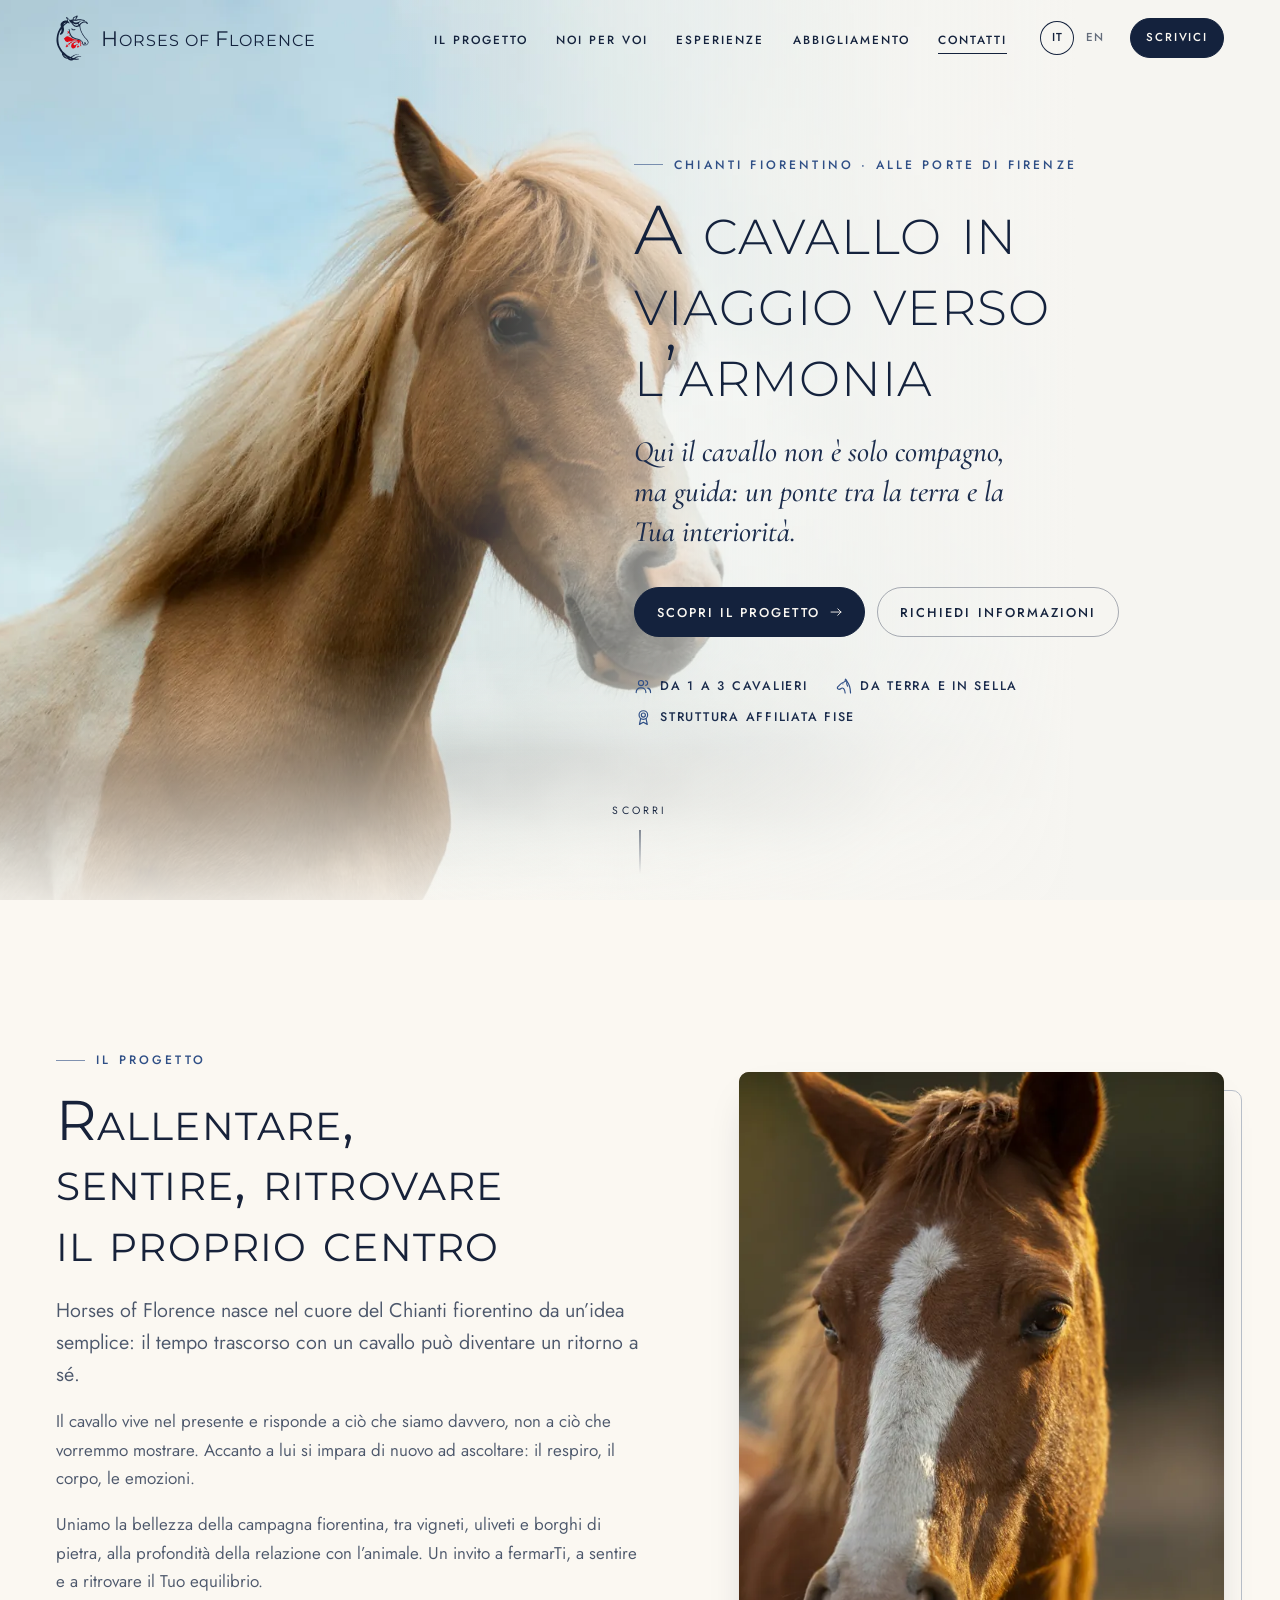
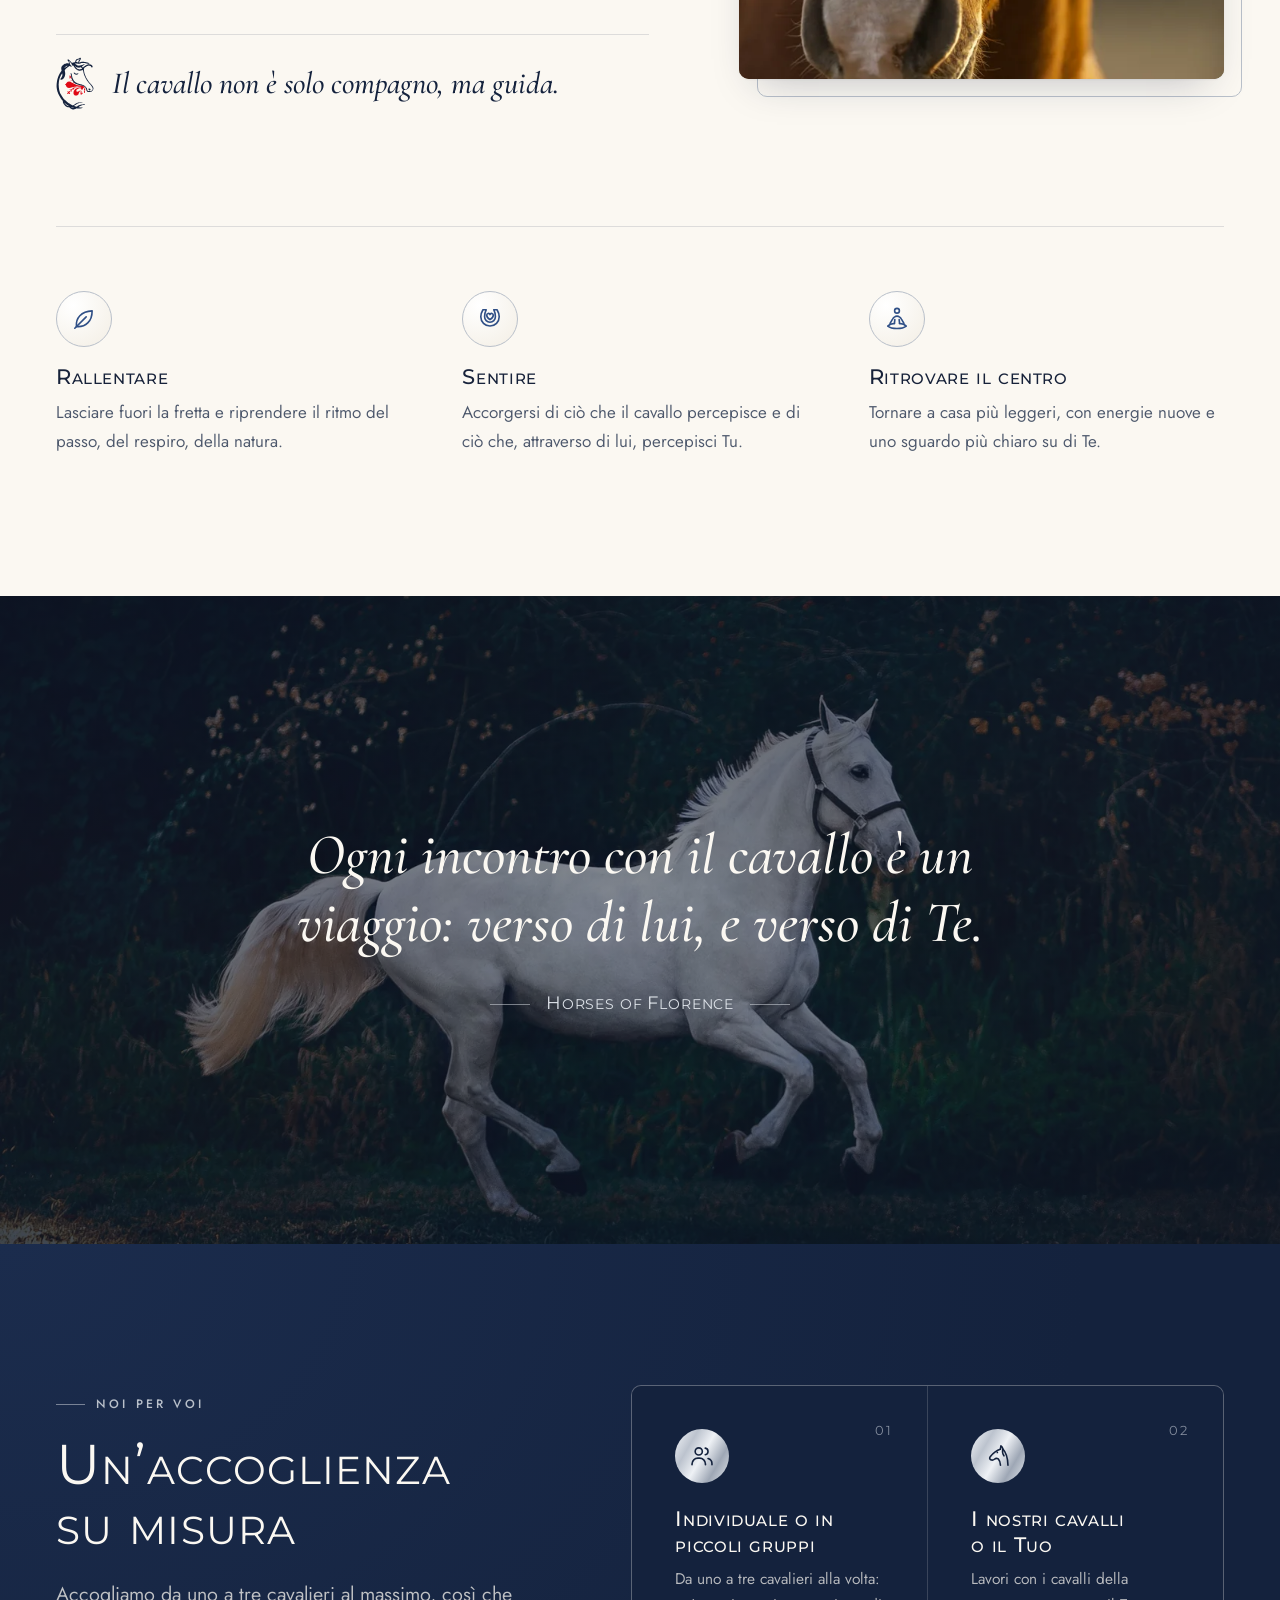
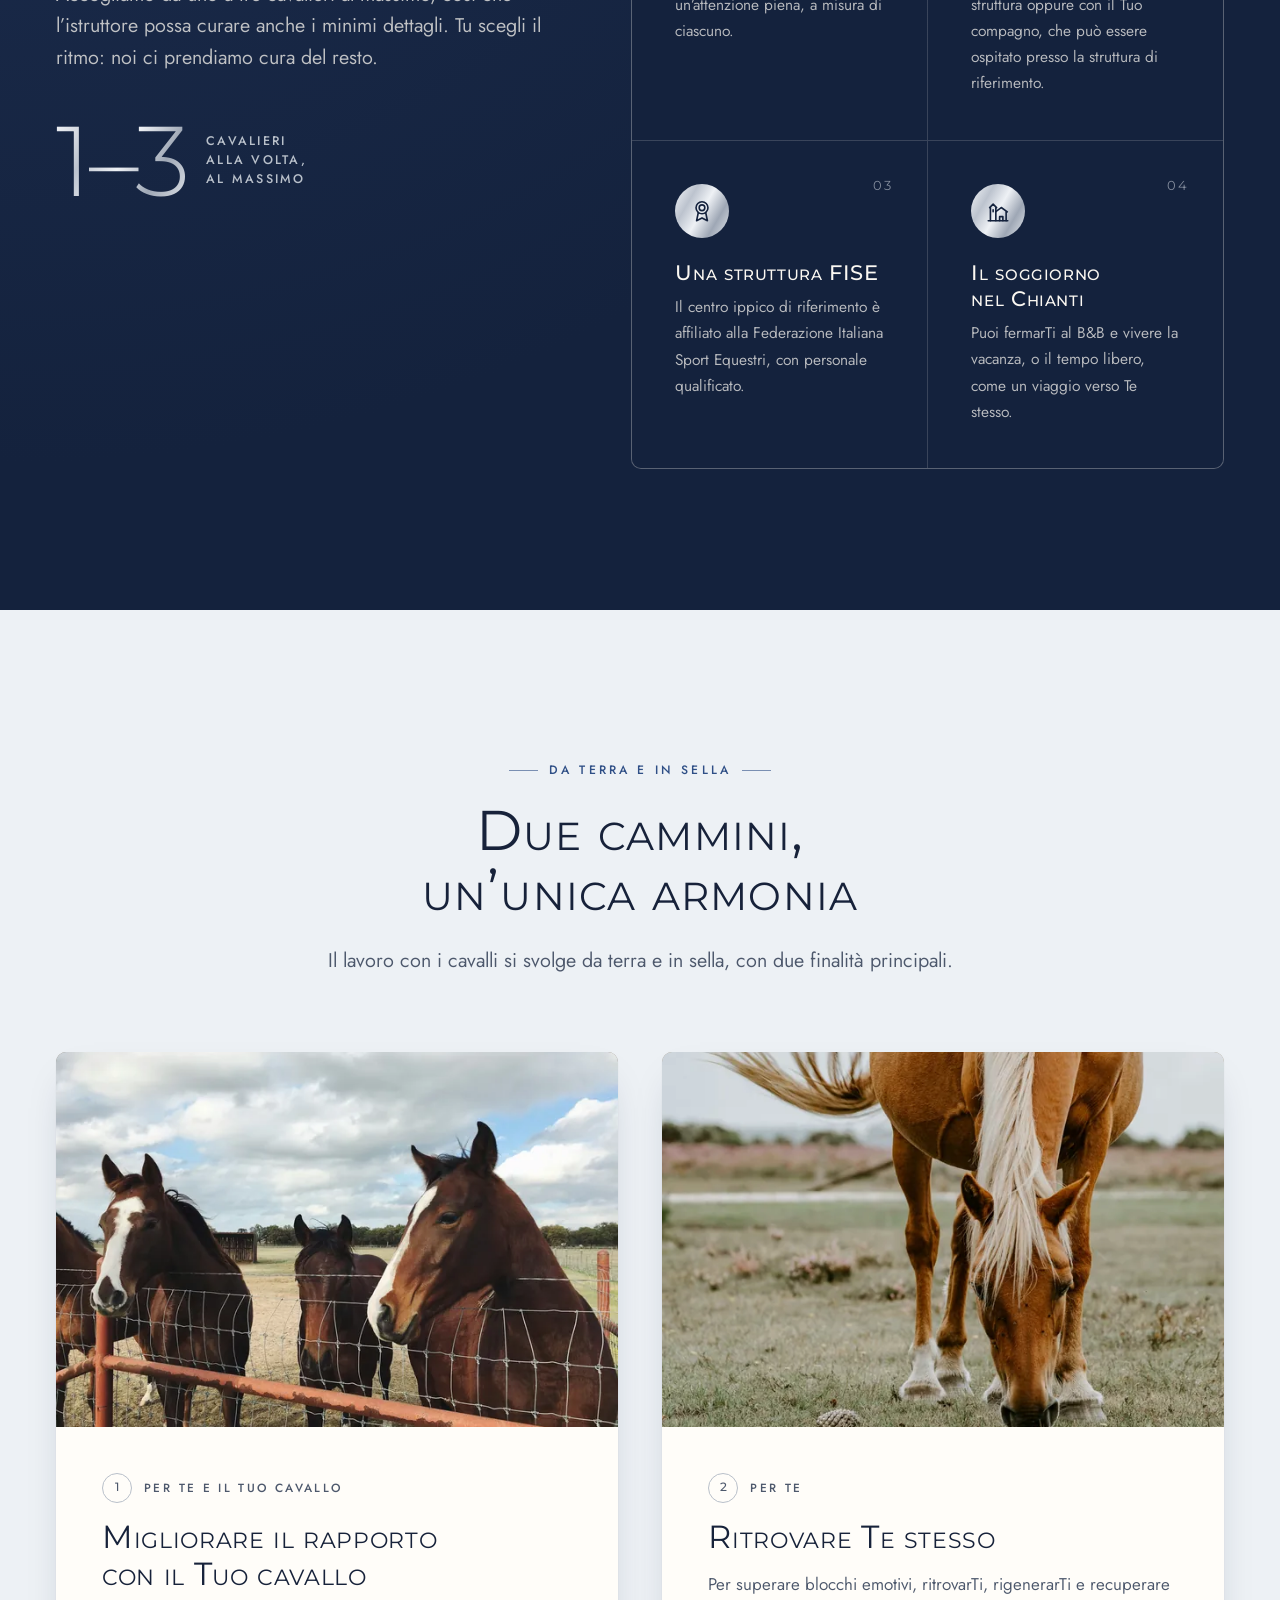
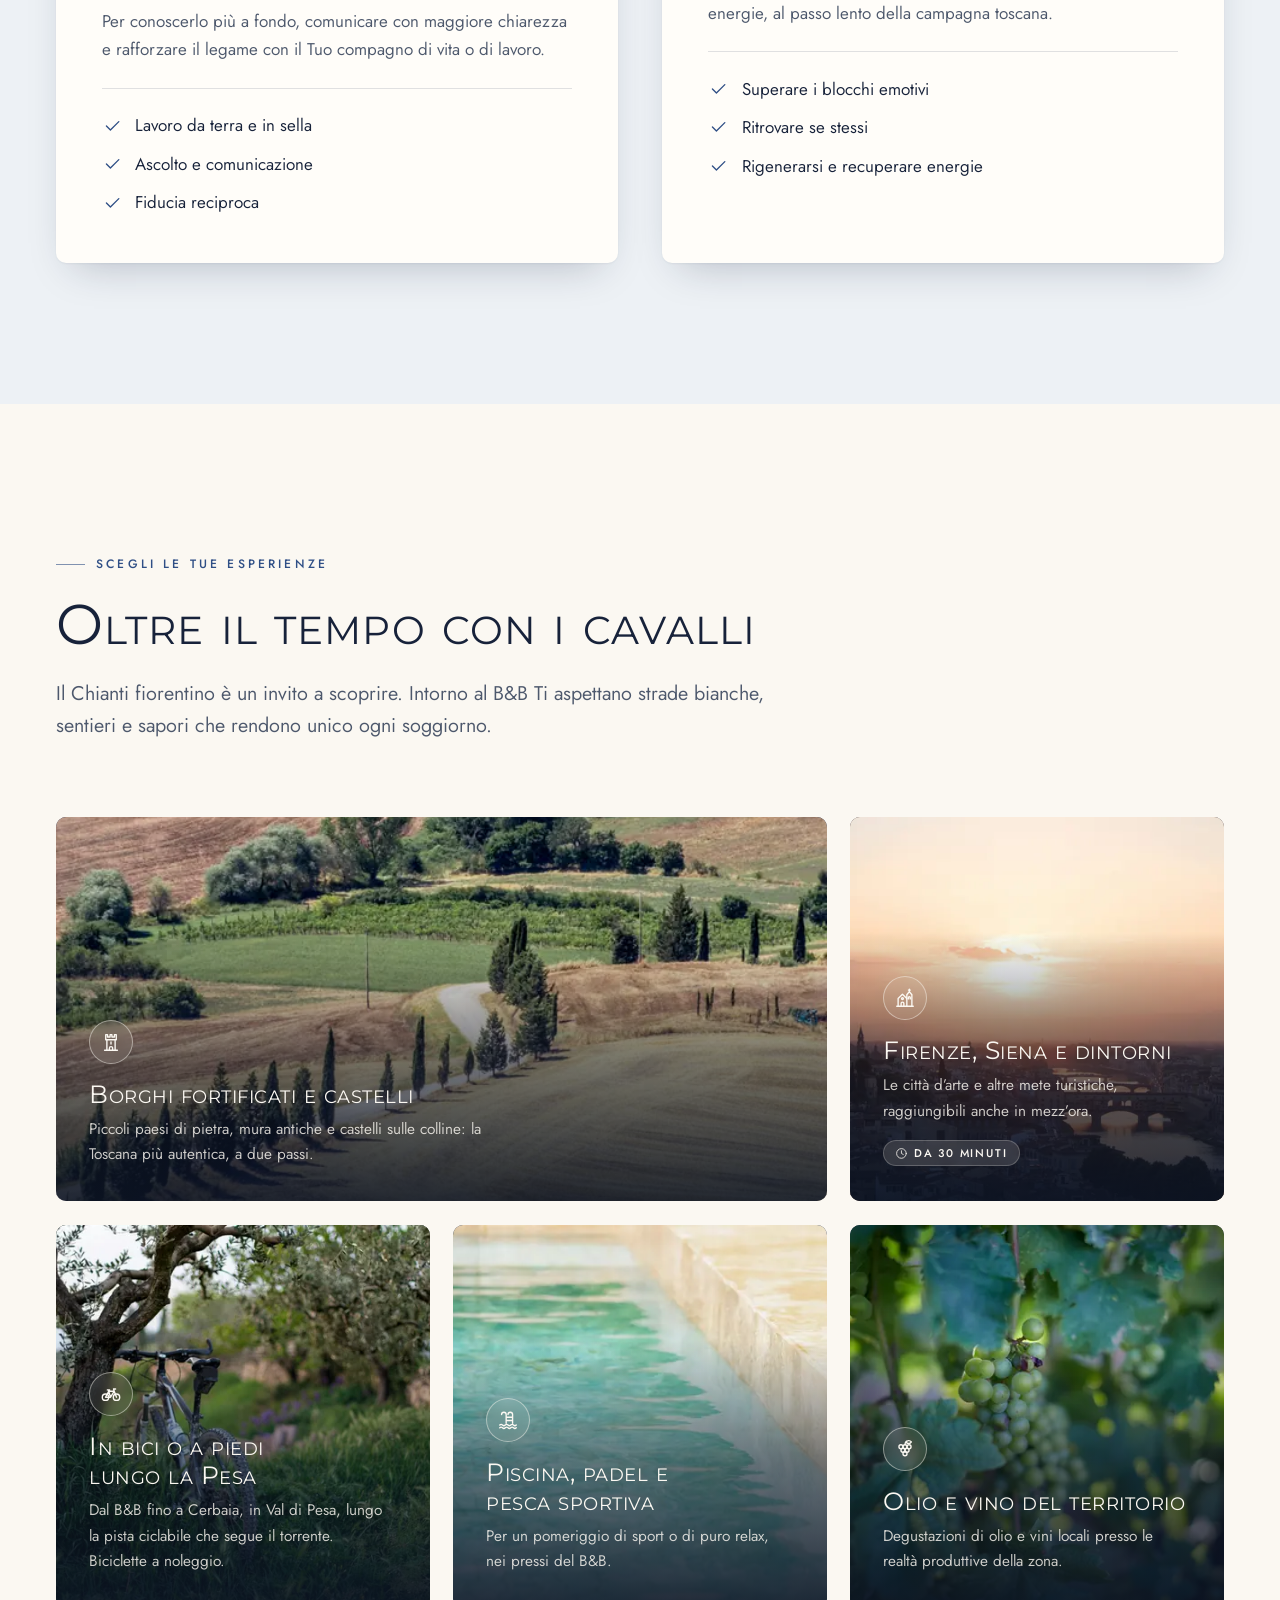
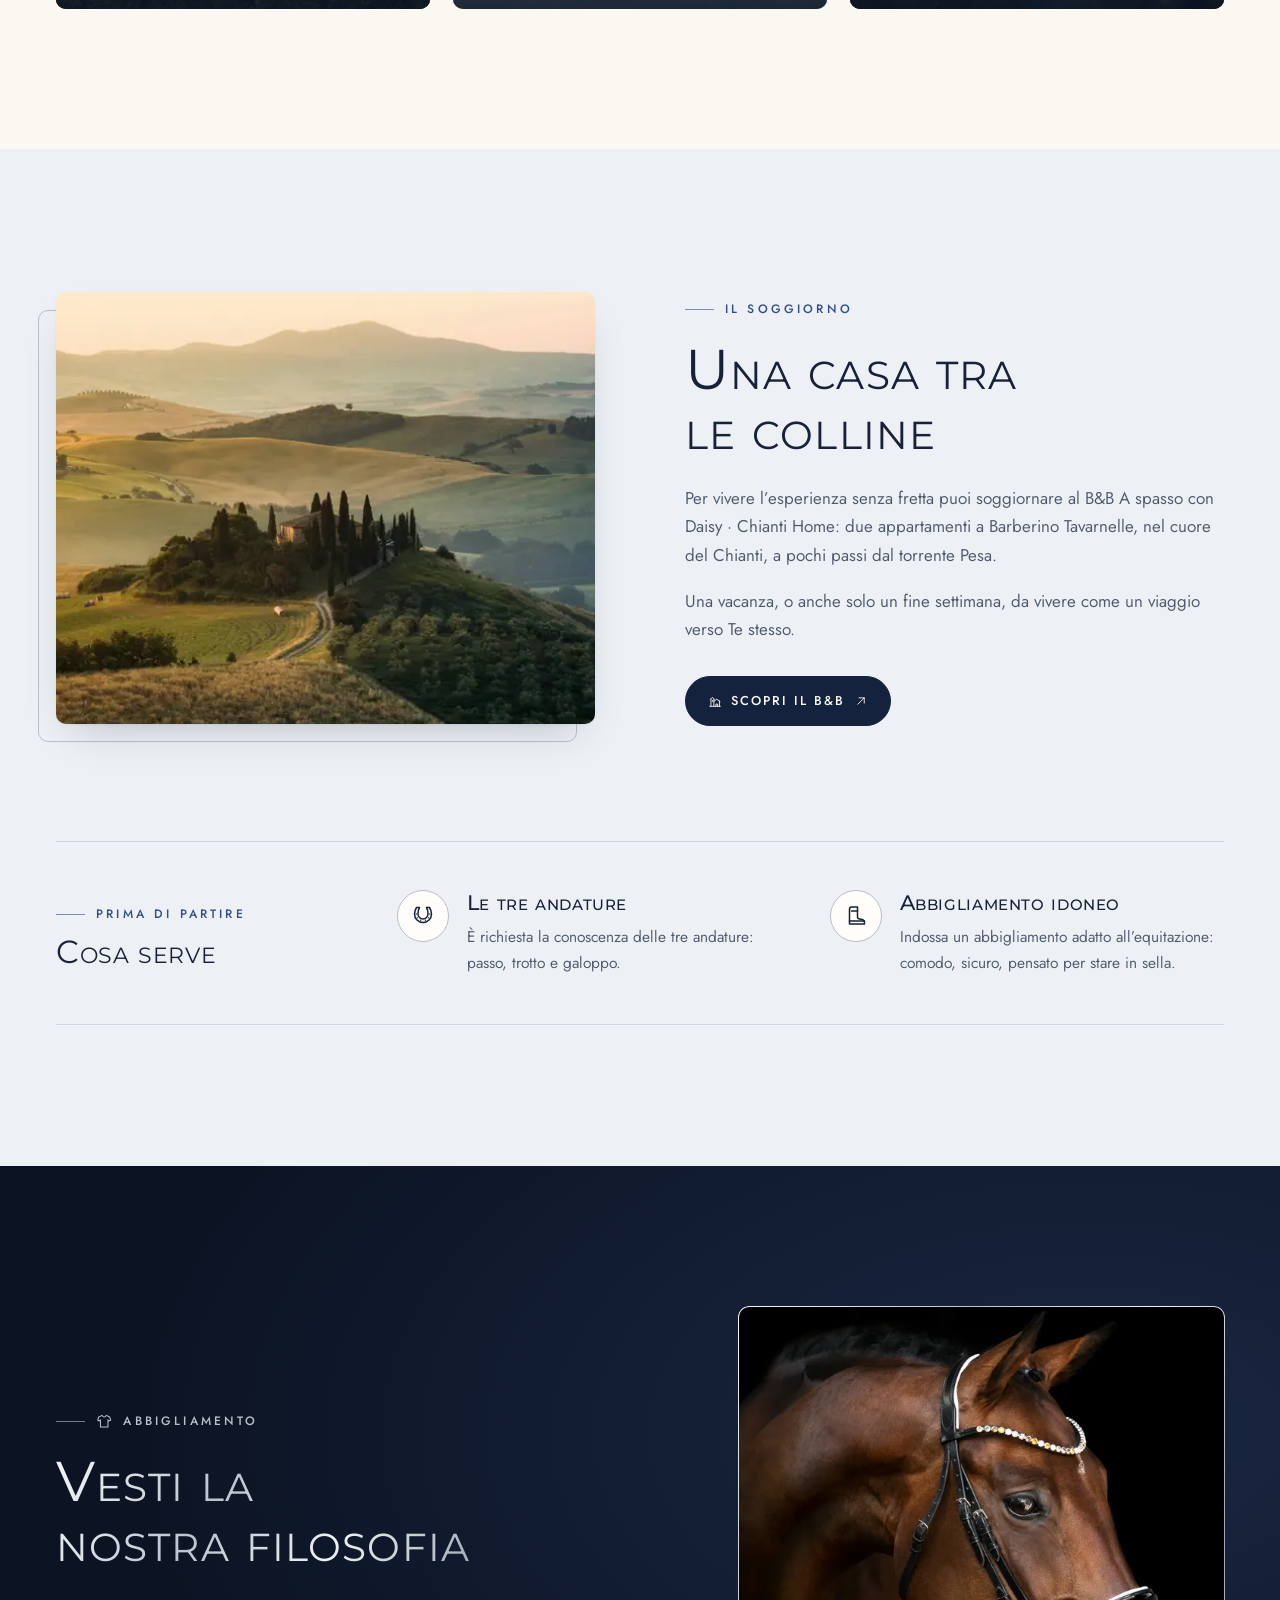
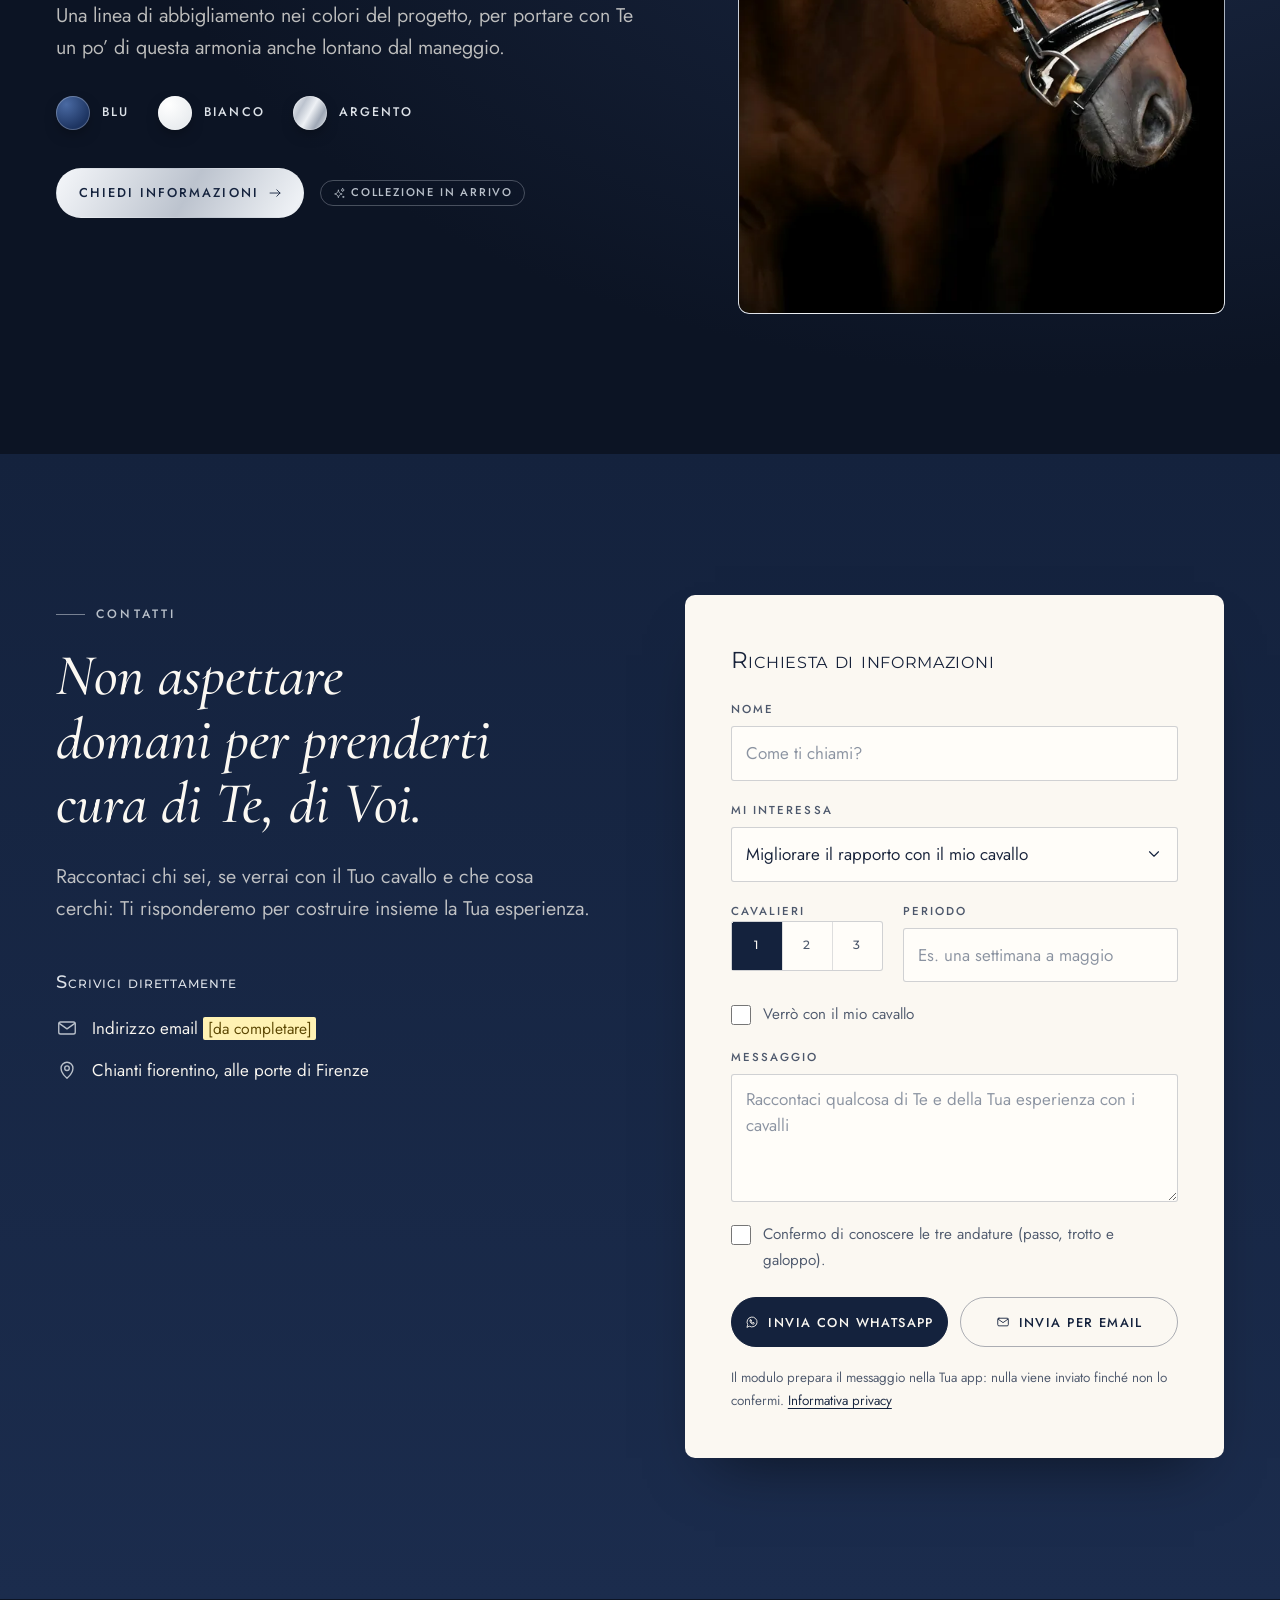
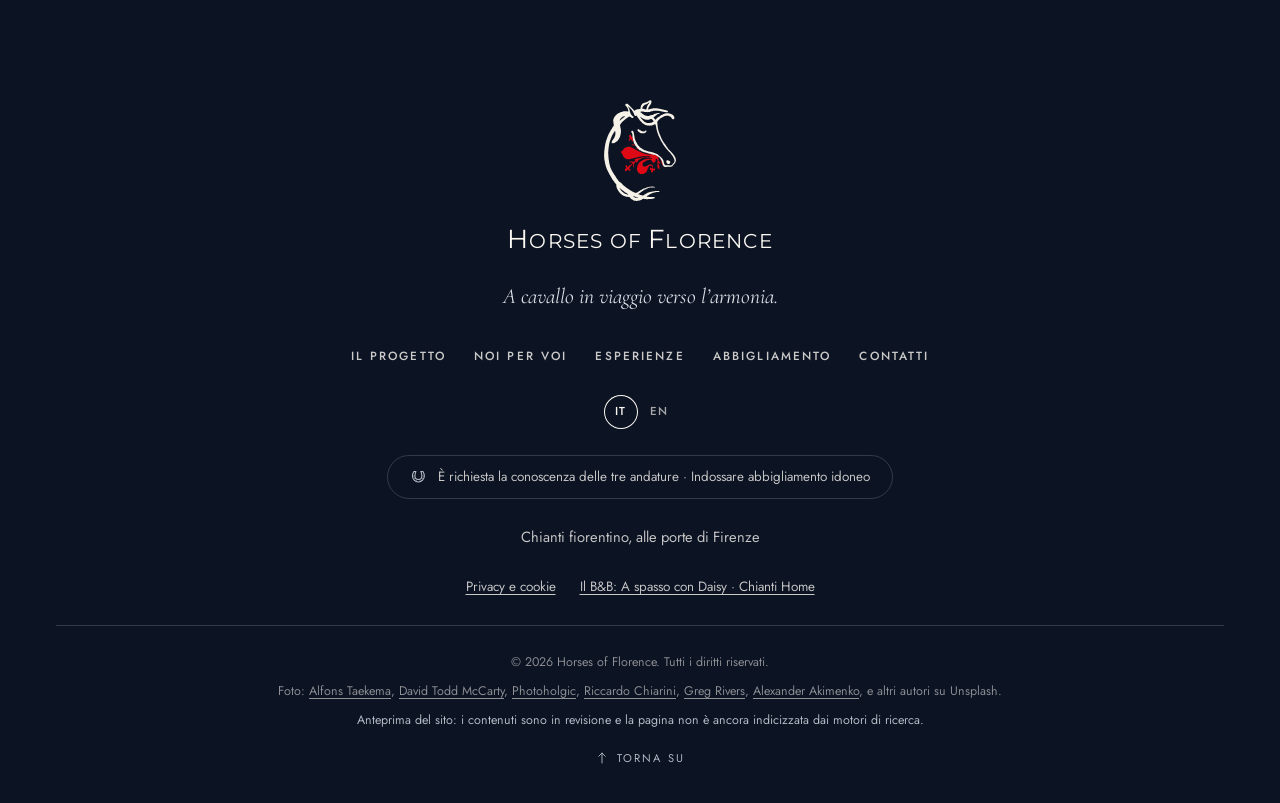
==== commit 55c8211e: "Proposta alternativa della home: «una giornata nel Chianti» Nuova pagina natura/ (IT) ed en/natura/ " ====
--- a/index.html
+++ b/index.html
@@ -277,7 +277,8 @@
   <section class="section section--mist stay" id="soggiorno" aria-labelledby="stay-title">
     <div class="container stay__grid">
       <figure class="stay__figure reveal">
-        <div class="frame frame--left"></div>
+        <div class="frame frame--left"><img class="frame__img" src="assets/img/photos/hills-golden-1024.webp" srcset="assets/img/photos/hills-golden-640.webp 640w, assets/img/photos/hills-golden-1024.webp 1024w, assets/img/photos/hills-golden-1600.webp 1600w" sizes="(min-width: 960px) 50vw, 92vw" width="1600" height="1066" alt="Alba dorata sulle colline toscane, con un casale tra i cipressi" loading="lazy" decoding="async" style="background-color:#807557">
+</div>
       </figure>
       <div class="stay__text reveal">
         <p class="kicker">Il soggiorno</p>
@@ -404,7 +405,7 @@
     <div class="site-footer__meta">
       <p>© 2026 Horses of Florence. Tutti i diritti riservati.</p>
       <p>
-        Foto: <a href="https://unsplash.com/photos/MoU9RTtaxWw" target="_blank" rel="noopener">David Todd McCarty</a>, <a href="https://unsplash.com/photos/jxy6anuB5b4" target="_blank" rel="noopener">Photoholgic</a>, <a href="https://unsplash.com/photos/_C-ZxPF-BtQ" target="_blank" rel="noopener">Riccardo Chiarini</a>, <a href="https://unsplash.com/photos/gRW6kNuibFo" target="_blank" rel="noopener">Greg Rivers</a>, <a href="https://unsplash.com/photos/vxzkxfJ8FlE" target="_blank" rel="noopener">Alexander Akimenko</a>, e altri autori su Unsplash.
+        Foto: <a href="https://unsplash.com/photos/VdAyo0CkbdQ" target="_blank" rel="noopener">Alfons Taekema</a>, <a href="https://unsplash.com/photos/MoU9RTtaxWw" target="_blank" rel="noopener">David Todd McCarty</a>, <a href="https://unsplash.com/photos/jxy6anuB5b4" target="_blank" rel="noopener">Photoholgic</a>, <a href="https://unsplash.com/photos/_C-ZxPF-BtQ" target="_blank" rel="noopener">Riccardo Chiarini</a>, <a href="https://unsplash.com/photos/gRW6kNuibFo" target="_blank" rel="noopener">Greg Rivers</a>, <a href="https://unsplash.com/photos/vxzkxfJ8FlE" target="_blank" rel="noopener">Alexander Akimenko</a>, e altri autori su Unsplash.
       </p>
 <p class="site-footer__preview">Anteprima del sito: i contenuti sono in revisione e la pagina non è ancora indicizzata dai motori di ricerca.</p>      <a class="site-footer__top" href="#top"><svg class="icon icon--up" aria-hidden="true" focusable="false"><use href="#i-arrow-down"></use></svg><span>Torna su</span></a>
     </div>
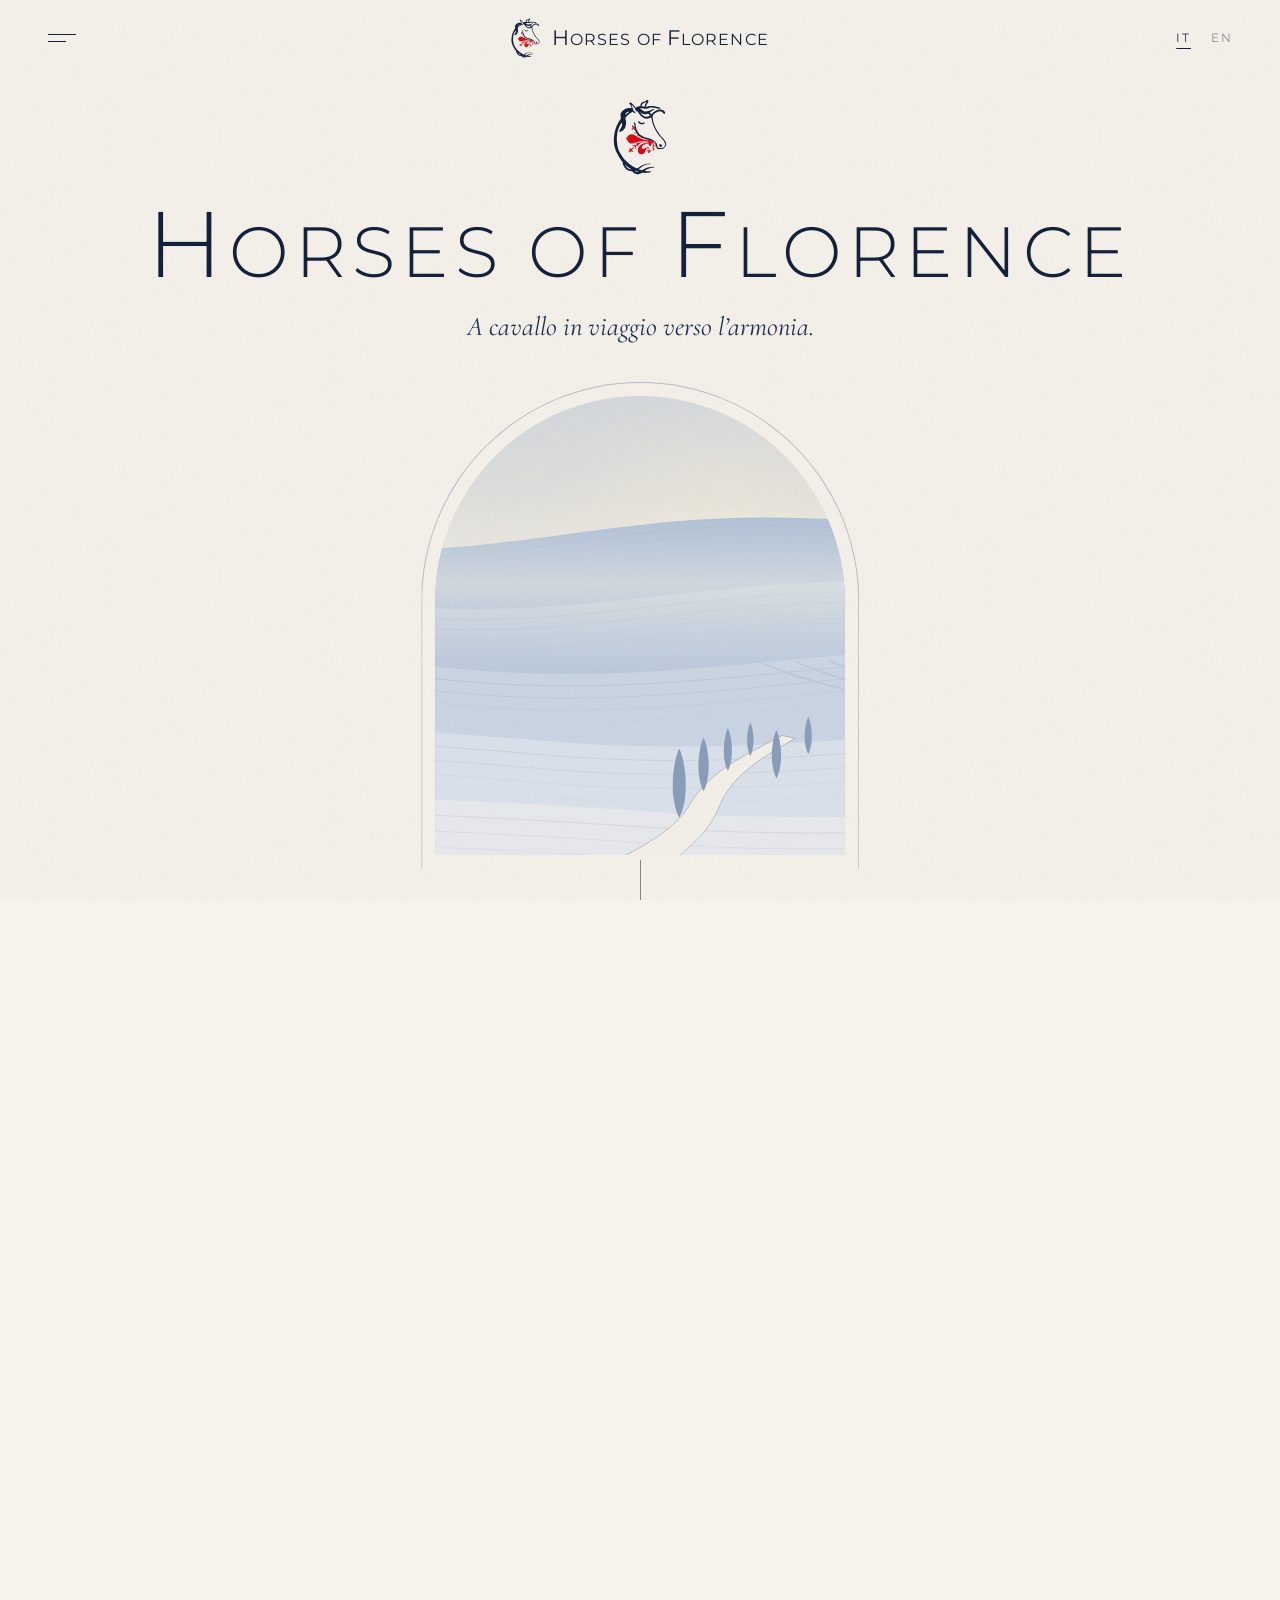
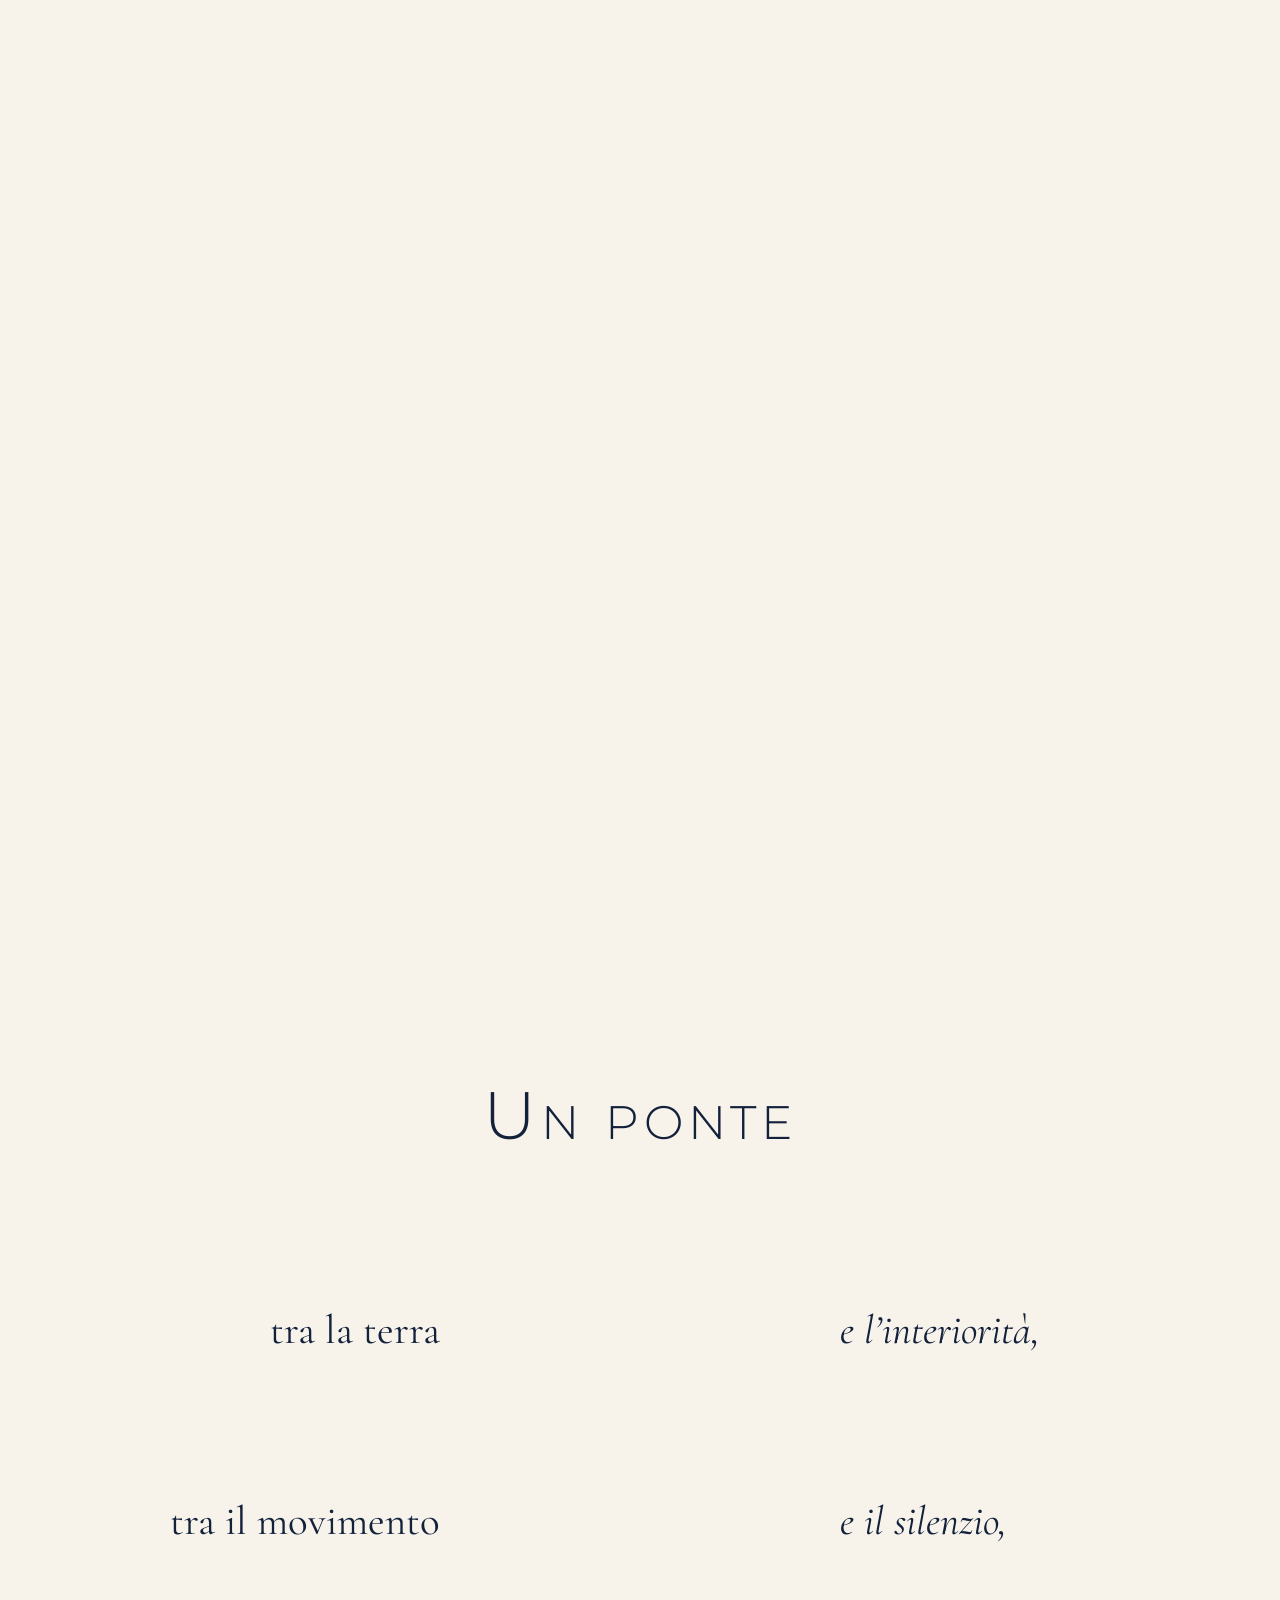
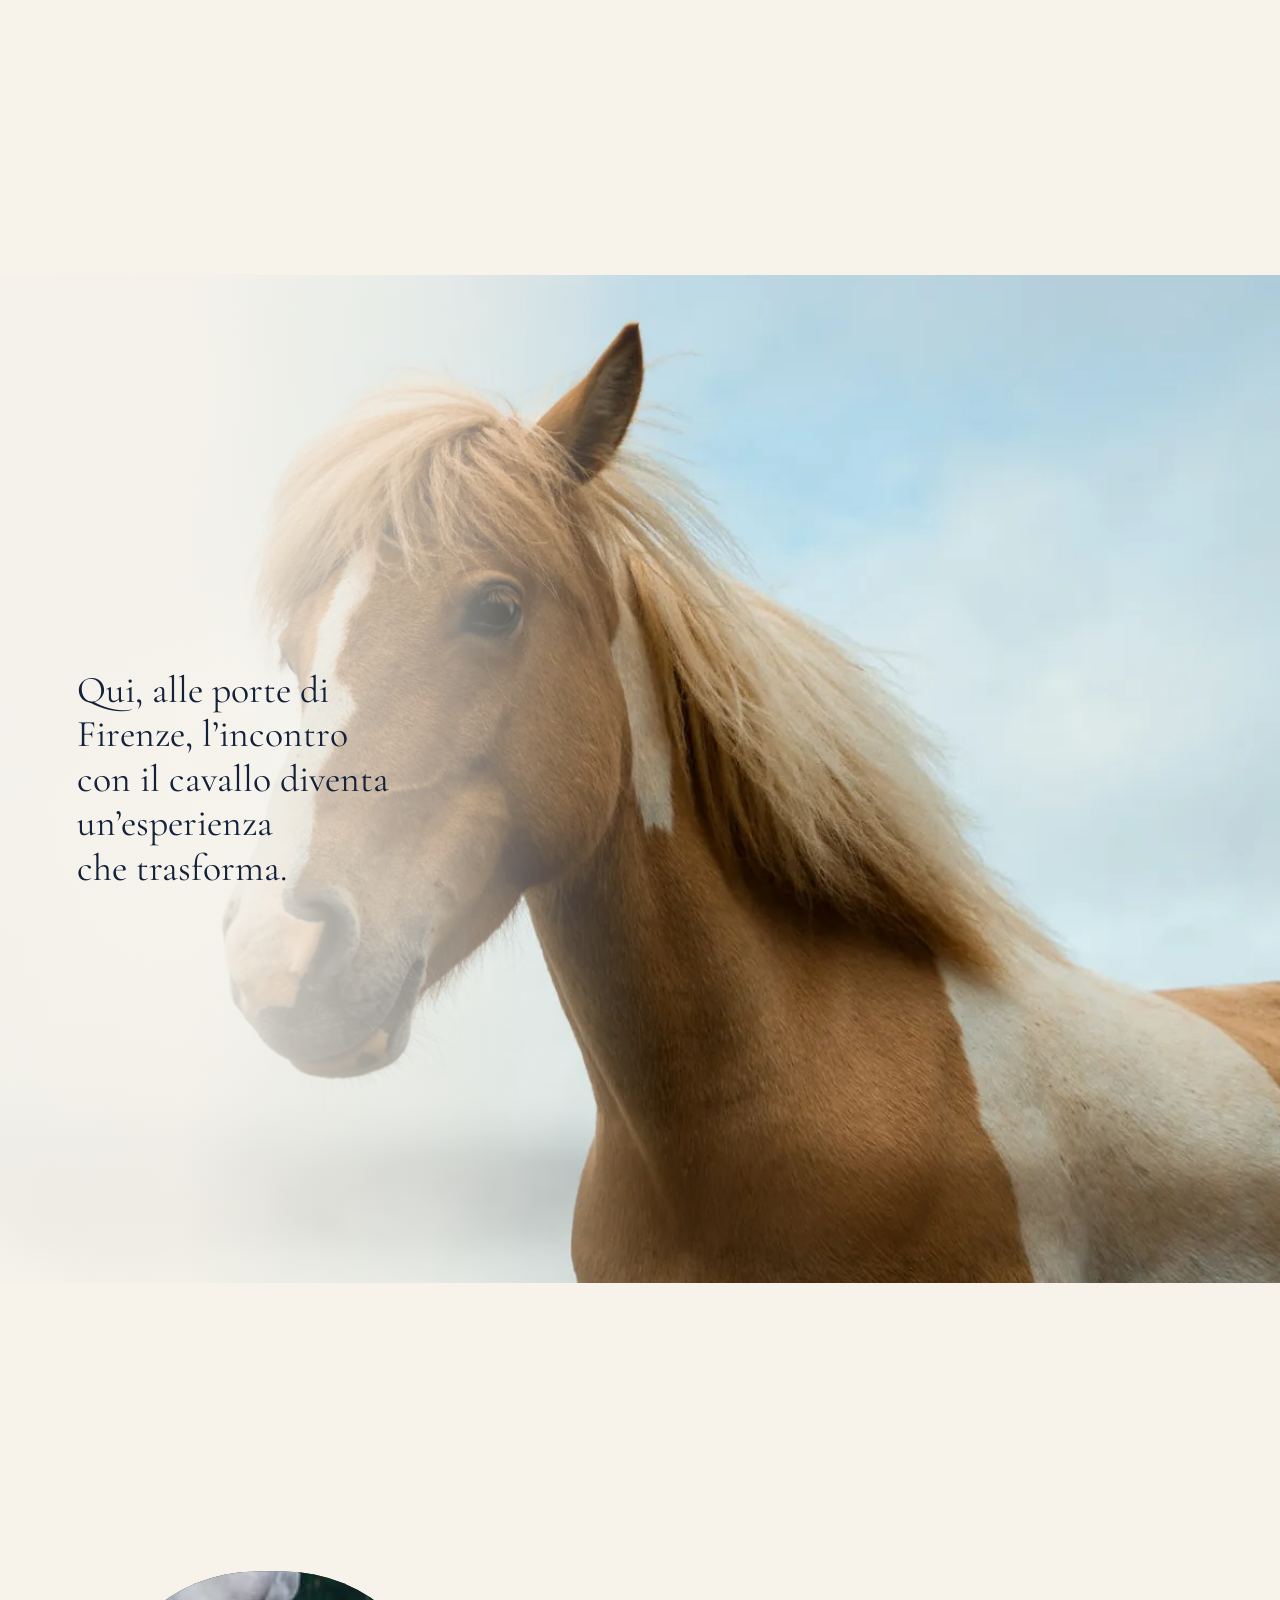
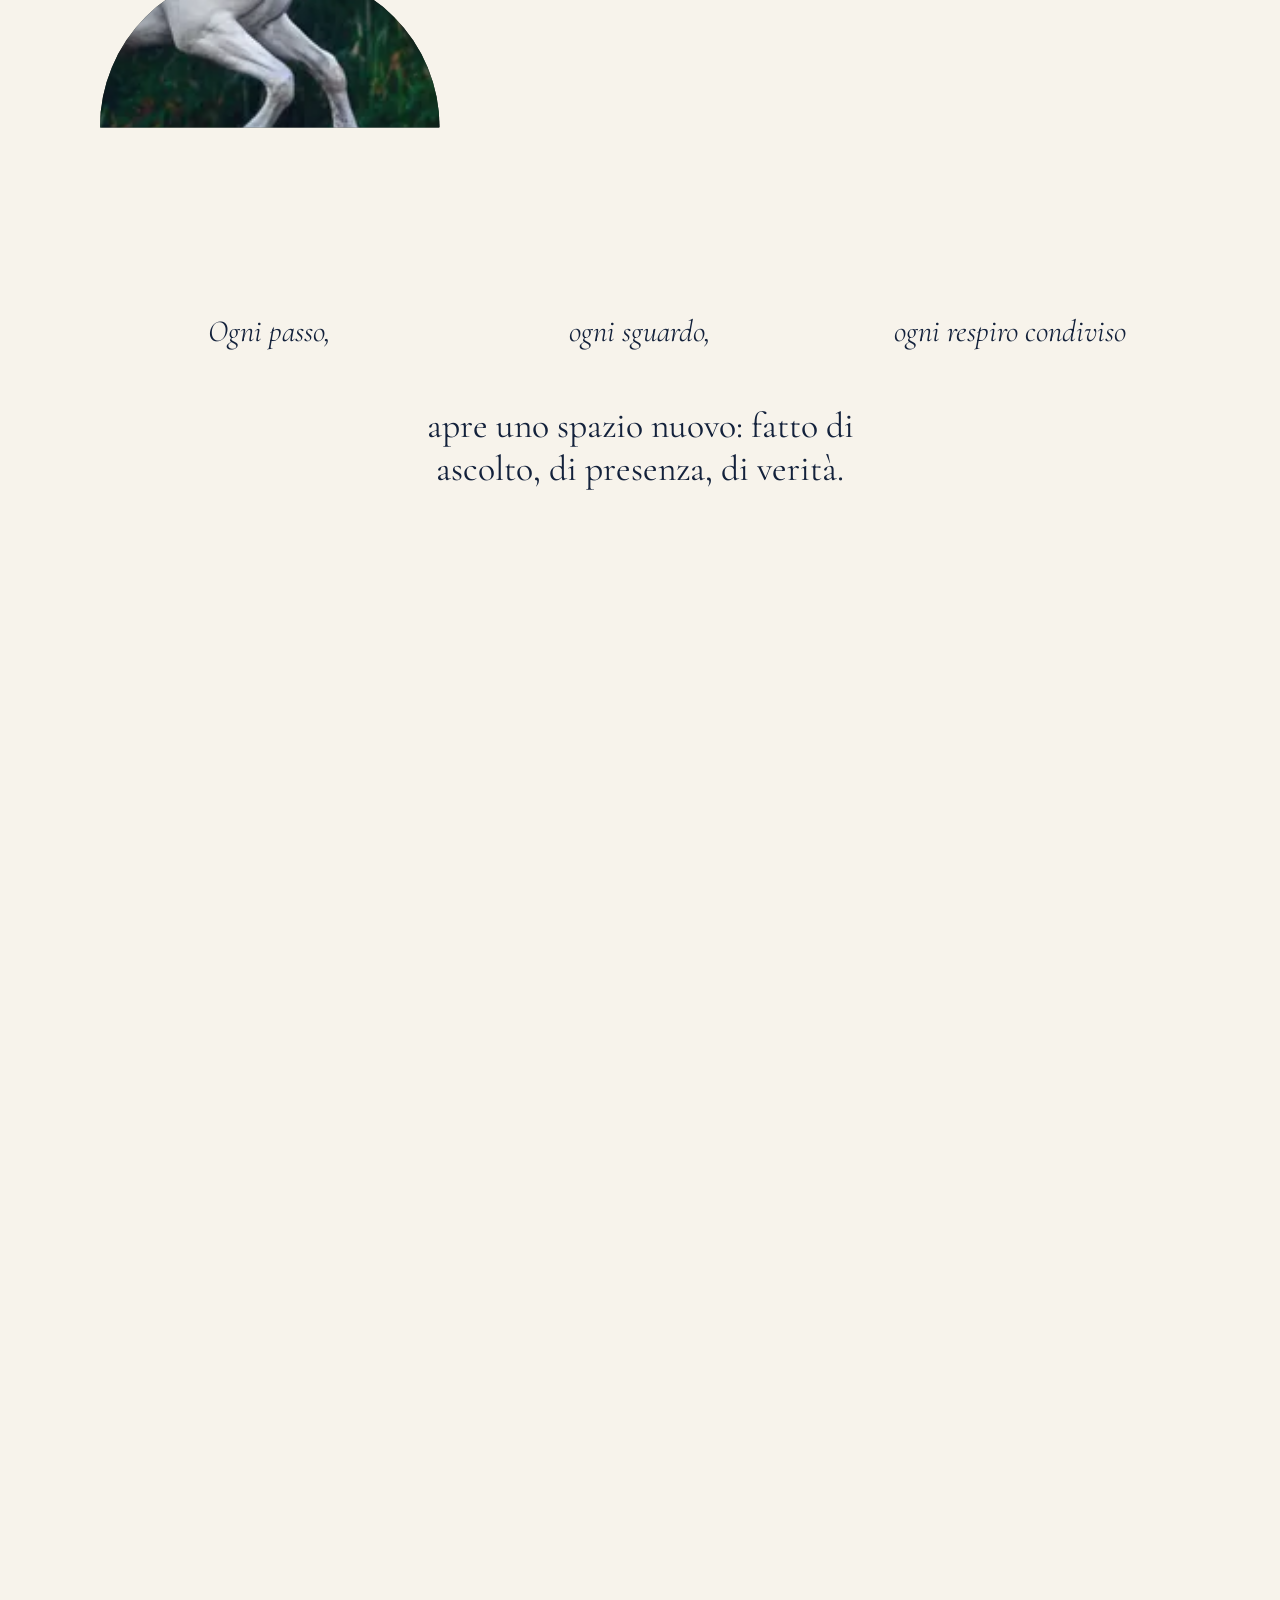
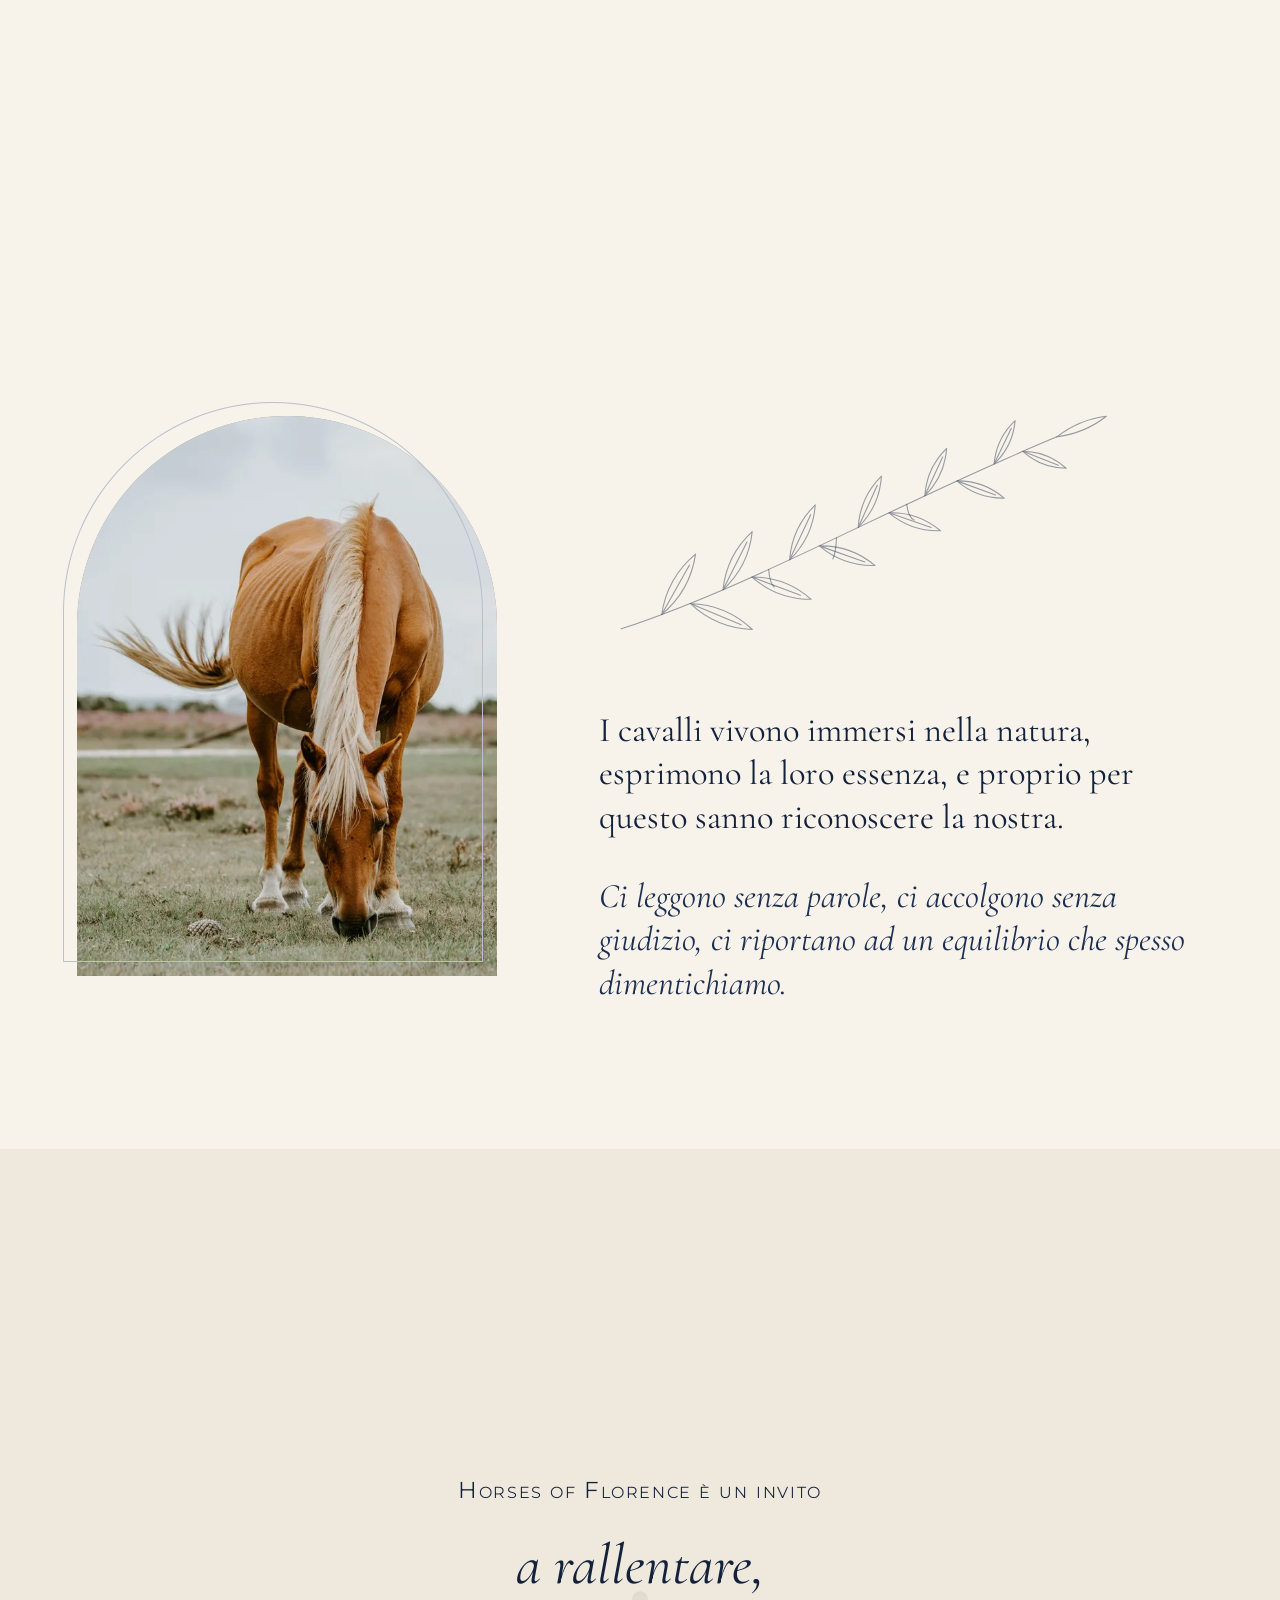
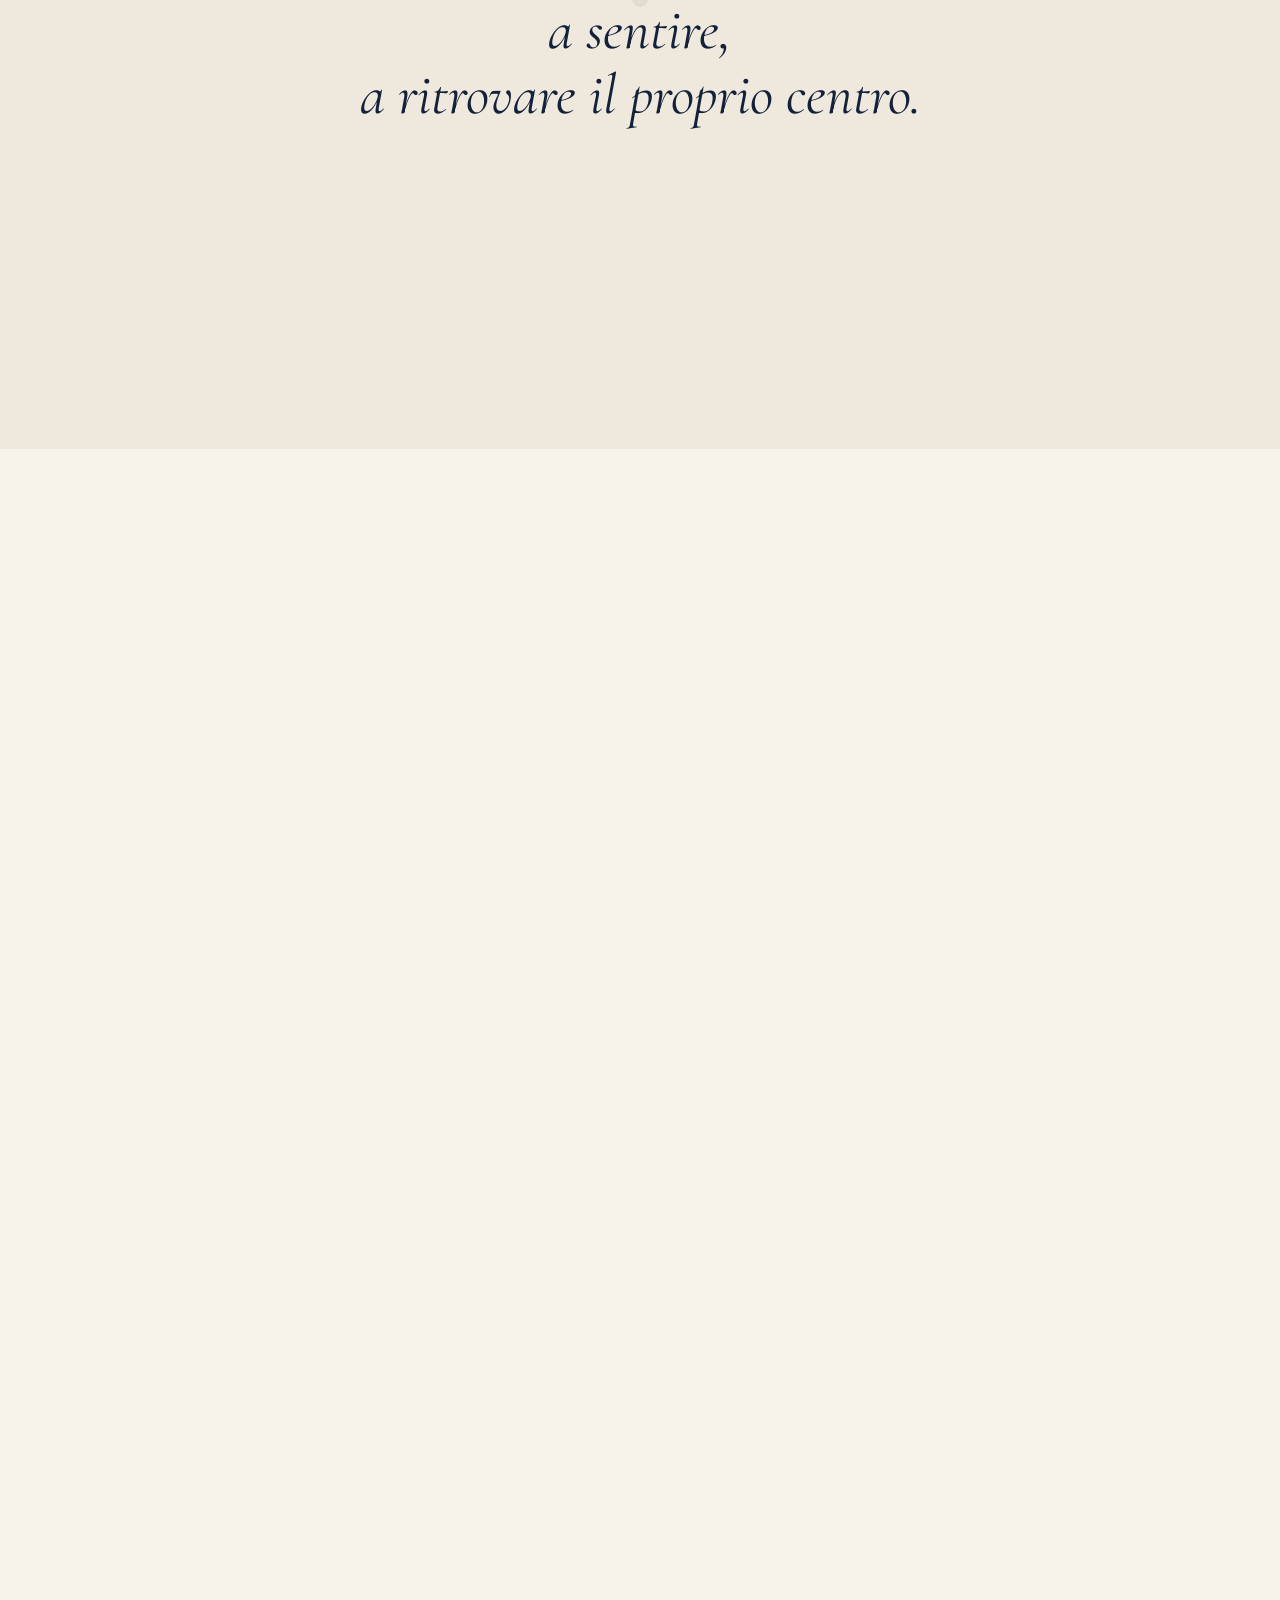
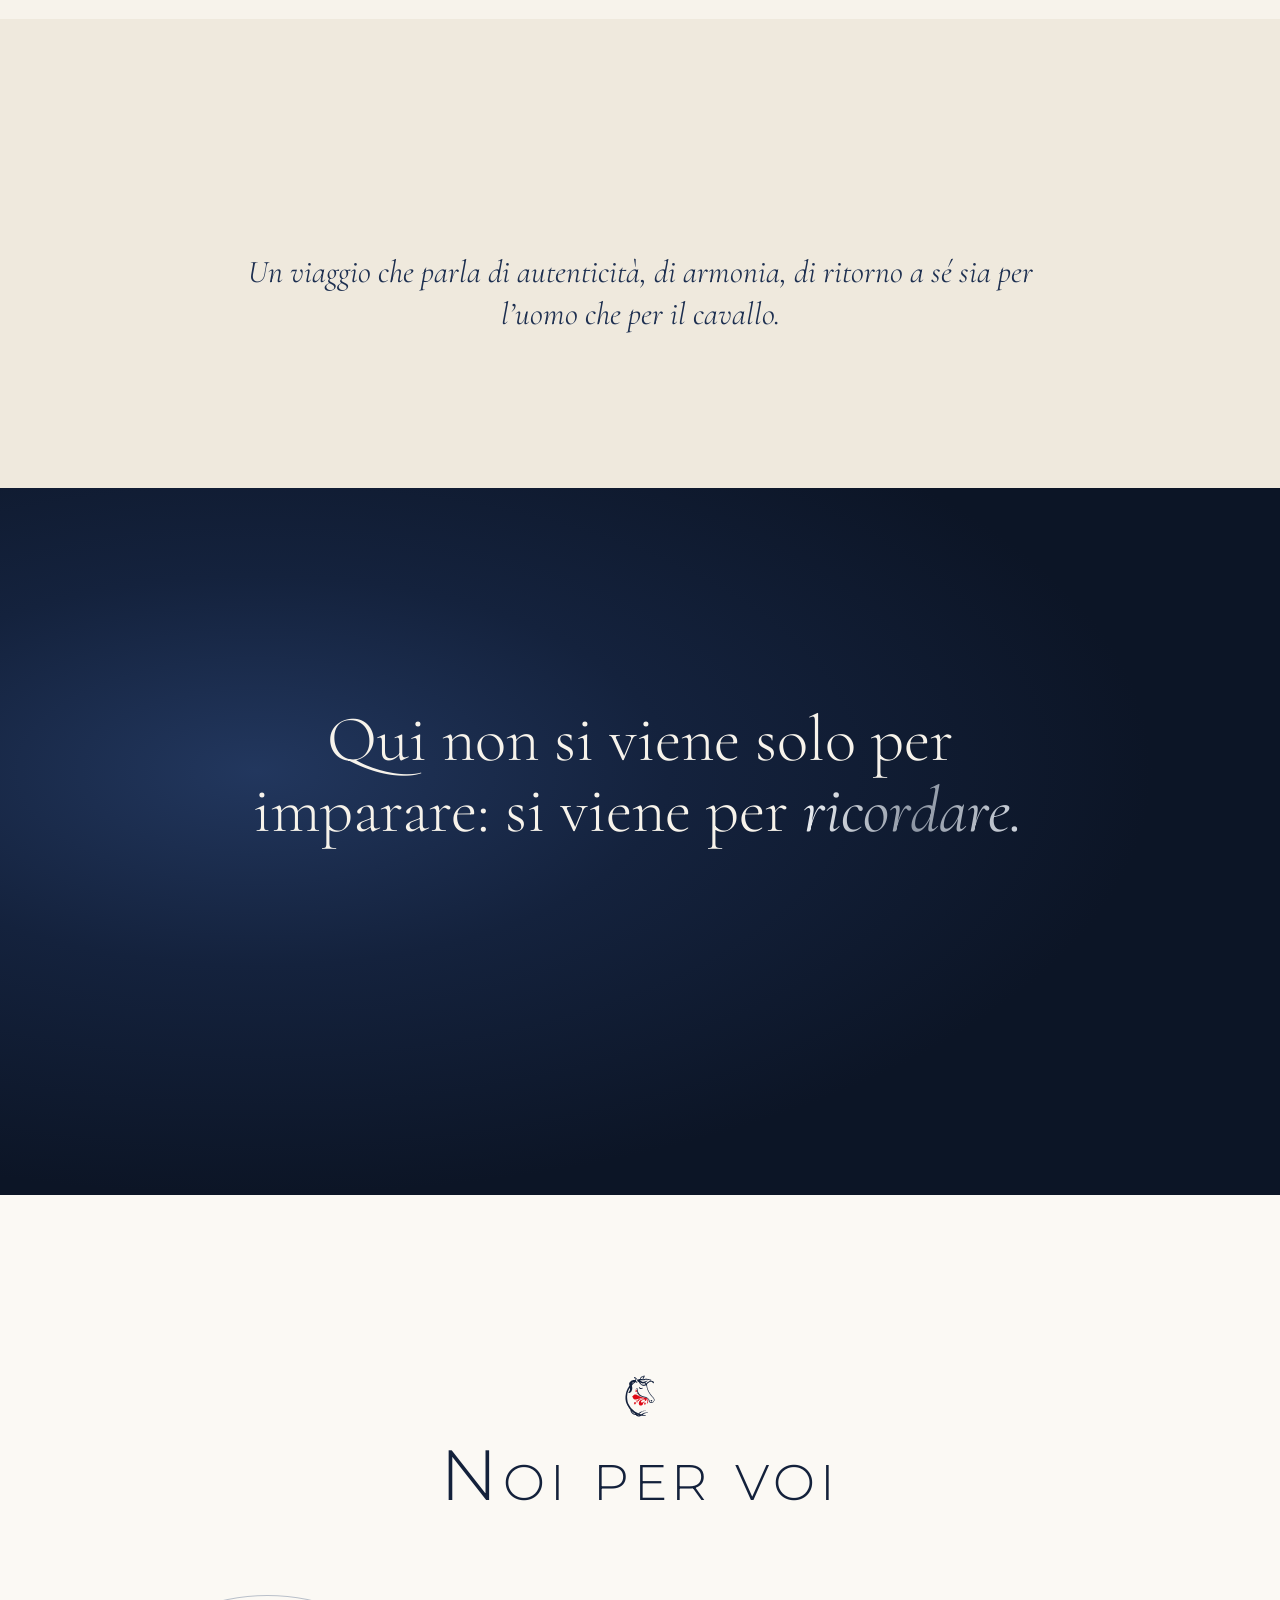
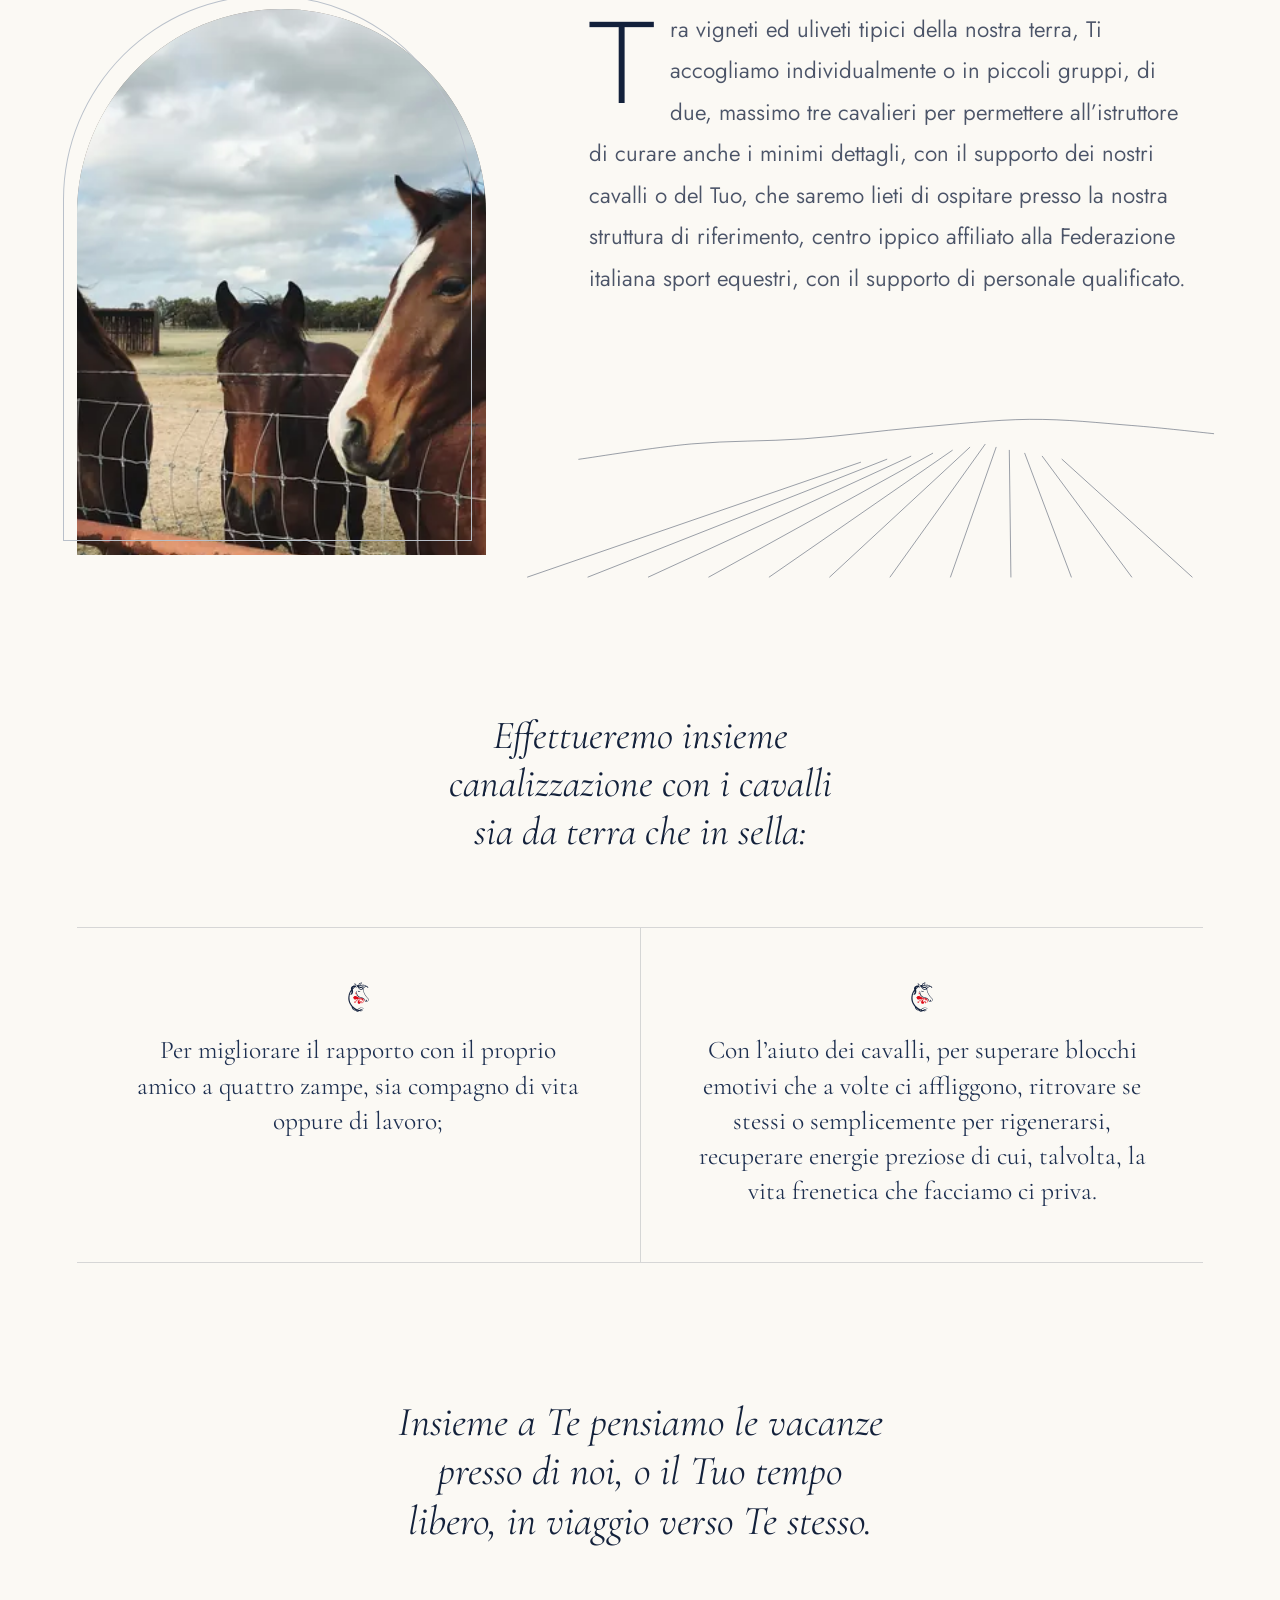
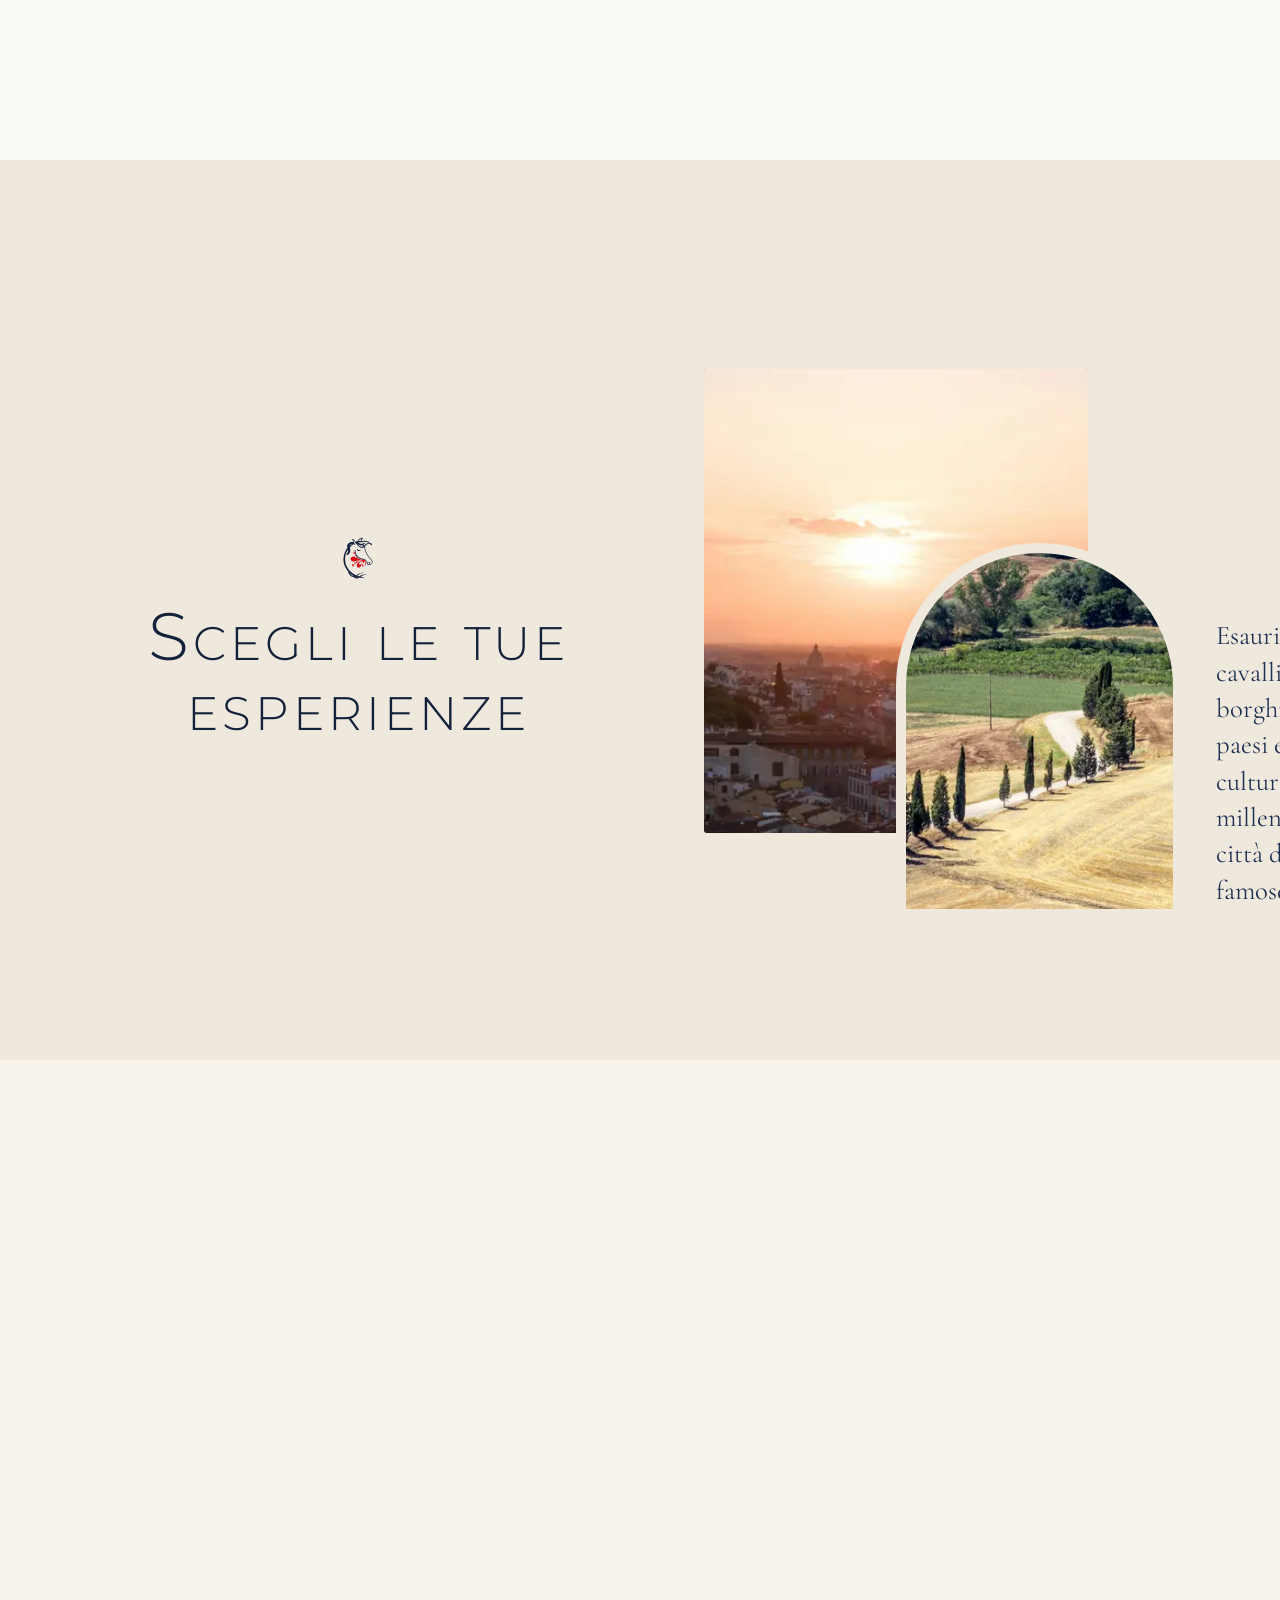
==== commit da809384: "Sito rifatto con i soli testi forniti e animazioni legate allo scorrimento - Testi: esclusivamente q" ====
--- a/index.html
+++ b/index.html
@@ -4,9 +4,9 @@
 <meta charset="utf-8">
 <meta name="viewport" content="width=device-width, initial-scale=1, viewport-fit=cover">
 <title>Horses of Florence · A cavallo in viaggio verso l’armonia</title>
-<meta name="description" content="Nel Chianti fiorentino, alle porte di Firenze: lavoro con i cavalli da terra e in sella, da uno a tre cavalieri alla volta. Per ritrovare il rapporto con il Tuo cavallo e con Te stesso.">
+<meta name="description" content="Nel cuore del Chianti fiorentino, dove l’aria profuma di storia e la luce accarezza le colline tipiche di questa terra, nasce Horses of Florence, per cui il cavallo non è solo compagno, ma guida.">
 <meta name="robots" content="noindex, nofollow">
-<meta name="theme-color" content="#14223d">
+<meta name="theme-color" content="#f7f3eb">
 <meta name="color-scheme" content="light">
 <link rel="canonical" href="https://metm98.github.io/HorsesOfFlorence/">
 <link rel="alternate" hreflang="it" href="https://metm98.github.io/HorsesOfFlorence/">
@@ -15,399 +15,467 @@
 <meta property="og:type" content="website">
 <meta property="og:site_name" content="Horses of Florence">
 <meta property="og:title" content="Horses of Florence · A cavallo in viaggio verso l’armonia">
-<meta property="og:description" content="Nel Chianti fiorentino, alle porte di Firenze: lavoro con i cavalli da terra e in sella, da uno a tre cavalieri alla volta. Per ritrovare il rapporto con il Tuo cavallo e con Te stesso.">
+<meta property="og:description" content="Nel cuore del Chianti fiorentino, dove l’aria profuma di storia e la luce accarezza le colline tipiche di questa terra, nasce Horses of Florence, per cui il cavallo non è solo compagno, ma guida.">
 <meta property="og:url" content="https://metm98.github.io/HorsesOfFlorence/">
 <meta property="og:locale" content="it_IT">
 <meta property="og:locale:alternate" content="en_GB">
 <meta property="og:image" content="https://metm98.github.io/HorsesOfFlorence/assets/img/brand/og-image.jpg">
 <meta property="og:image:width" content="1200">
 <meta property="og:image:height" content="630">
-<meta property="og:image:alt" content="Horses of Florence: il logo con la testa di cavallo e il giglio di Firenze, accanto a un cavallo dalla criniera al vento">
+<meta property="og:image:alt" content="Horses of Florence. A cavallo in viaggio verso l’armonia.">
 <meta name="twitter:card" content="summary_large_image">
 <link rel="icon" href="assets/img/brand/favicon.svg" type="image/svg+xml">
 <link rel="icon" type="image/png" sizes="32x32" href="assets/img/brand/favicon-32.png">
 <link rel="apple-touch-icon" href="assets/img/brand/apple-touch-icon.png">
 <link rel="manifest" href="site.webmanifest">
 <link rel="preload" href="assets/fonts/montserrat.woff2" as="font" type="font/woff2" crossorigin>
+<link rel="preload" href="assets/fonts/cormorant-garamond.woff2" as="font" type="font/woff2" crossorigin>
+<link rel="preload" href="assets/fonts/cormorant-garamond-italic.woff2" as="font" type="font/woff2" crossorigin>
 <link rel="preload" href="assets/fonts/jost.woff2" as="font" type="font/woff2" crossorigin>
-<link rel="preload" as="image" href="assets/img/photos/mane-1600.webp" imagesrcset="assets/img/photos/mane-640.webp 640w, assets/img/photos/mane-1024.webp 1024w, assets/img/photos/mane-1600.webp 1600w, assets/img/photos/mane-2400.webp 2400w" imagesizes="100vw" fetchpriority="high">
+<link rel="preload" as="image" href="assets/img/photos/mane-1600.webp" imagesrcset="assets/img/photos/mane-1024.webp 1024w, assets/img/photos/mane-1600.webp 1600w, assets/img/photos/mane-2400.webp 2400w" imagesizes="100vw">
 <link rel="stylesheet" href="assets/css/style.css">
-<script>document.documentElement.classList.replace('no-js','js')</script>
+<script>document.documentElement.classList.replace('no-js','js');if(matchMedia('(prefers-reduced-motion: reduce)').matches)document.documentElement.classList.add('still')</script>
 <script type="application/ld+json">
 {
   "@context": "https://schema.org",
   "@type": "SportsActivityLocation",
   "name": "Horses of Florence",
-  "slogan": "A cavallo in viaggio verso l\u2019armonia",
-  "description": "Nel Chianti fiorentino, alle porte di Firenze: lavoro con i cavalli da terra e in sella, da uno a tre cavalieri alla volta. Per ritrovare il rapporto con il Tuo cavallo e con Te stesso.",
+  "slogan": "A cavallo in viaggio verso l\u2019armonia.",
+  "description": "Nel cuore del Chianti fiorentino, dove l\u2019aria profuma di storia e la luce accarezza le colline tipiche di questa terra, nasce Horses of Florence, per cui il cavallo non \u00e8 solo compagno, ma guida.",
   "url": "https://metm98.github.io/HorsesOfFlorence/",
   "image": "https://metm98.github.io/HorsesOfFlorence/assets/img/brand/og-image.jpg",
   "logo": "https://metm98.github.io/HorsesOfFlorence/assets/img/brand/logo.svg",
-  "areaServed": "Chianti, Firenze",
   "address": { "@type": "PostalAddress", "addressRegion": "FI", "addressCountry": "IT" }
 }
 </script>
 </head>
 <body class="page-home">
-<svg xmlns="http://www.w3.org/2000/svg" class="sprite" aria-hidden="true" focusable="false"><symbol id="i-arrow-down" viewBox="0 0 24 24"><g fill="none" stroke="currentColor" stroke-width="1.5" stroke-linecap="round" stroke-linejoin="round"><path d="M12 3.5v17M6.5 15l5.5 5.5 5.5-5.5"/></g></symbol><symbol id="i-arrow-right" viewBox="0 0 24 24"><g fill="none" stroke="currentColor" stroke-width="1.5" stroke-linecap="round" stroke-linejoin="round"><path d="M3.5 12h17M15 6.5l5.5 5.5-5.5 5.5"/></g></symbol><symbol id="i-arrow-up-right" viewBox="0 0 24 24"><g fill="none" stroke="currentColor" stroke-width="1.5" stroke-linecap="round" stroke-linejoin="round"><path d="M6.5 17.5l11-11M8.5 6.5h9v9"/></g></symbol><symbol id="i-award" viewBox="0 0 24 24"><g fill="none" stroke="currentColor" stroke-width="1.5" stroke-linecap="round" stroke-linejoin="round"><circle cx="12" cy="9" r="5.5"/><circle cx="12" cy="9" r="2.6"/><path d="M8.6 13.4 7 21l5-2.6 5 2.6-1.6-7.6"/></g></symbol><symbol id="i-bike" viewBox="0 0 24 24"><g fill="none" stroke="currentColor" stroke-width="1.5" stroke-linecap="round" stroke-linejoin="round"><circle cx="6" cy="15.5" r="3.5"/><circle cx="18" cy="15.5" r="3.5"/><path d="M6 15.5 9.5 9l2 6.5H6M9.5 9h6l2.5 6.5M15.5 9l-4 6.5M9.5 9 9 7.5M8 7.5h2.5M15.5 9l-.7-2.5h2.2"/></g></symbol><symbol id="i-boot" viewBox="0 0 24 24"><g fill="none" stroke="currentColor" stroke-width="1.5" stroke-linecap="round" stroke-linejoin="round"><path d="M7.5 3h6v10.2c0 .7.5 1.3 1.2 1.5l3.4.9c1.4.4 2.4 1.6 2.4 3.1V20H5.5V5.5c0-1.4 0-2.5 2-2.5z"/><path d="M5.5 17h15M13.5 7h-6"/></g></symbol><symbol id="i-castle" viewBox="0 0 24 24"><g fill="none" stroke="currentColor" stroke-width="1.5" stroke-linecap="round" stroke-linejoin="round"><path d="M5 21h14"/><path d="M7.5 21V9.5M16.5 21V9.5M6.25 9.5h11.5V4h-2v2.5h-2.75V4h-2v2.5H8.25V4h-2z"/><path d="M12 12v2.2"/><path d="M10.25 21v-2.2a1.75 1.75 0 0 1 3.5 0V21"/></g></symbol><symbol id="i-check" viewBox="0 0 24 24"><g fill="none" stroke="currentColor" stroke-width="1.5" stroke-linecap="round" stroke-linejoin="round"><path d="M5 12.5l4.5 4.5L19 7.5"/></g></symbol><symbol id="i-church" viewBox="0 0 24 24"><g fill="none" stroke="currentColor" stroke-width="1.5" stroke-linecap="round" stroke-linejoin="round"><path d="M3 21h18"/><path d="M14 21V8.5l2.75-3.5 2.75 3.5V21M16.75 5V2.5M15.75 3.4h2"/><path d="M15.75 13v-1.5a1 1 0 0 1 2 0V13"/><path d="M4.5 21v-8.5L9.25 8 14 12.5"/><path d="M7.75 21v-3a1.5 1.5 0 0 1 3 0v3"/><circle cx="9.25" cy="12.6" r="1"/></g></symbol><symbol id="i-clock" viewBox="0 0 24 24"><g fill="none" stroke="currentColor" stroke-width="1.5" stroke-linecap="round" stroke-linejoin="round"><circle cx="12" cy="12" r="9"/><path d="M12 7v5l3.5 2"/></g></symbol><symbol id="i-grapes" viewBox="0 0 24 24"><g fill="none" stroke="currentColor" stroke-width="1.5" stroke-linecap="round" stroke-linejoin="round"><circle cx="7.6" cy="9.6" r="2.2"/><circle cx="12" cy="9.6" r="2.2"/><circle cx="16.4" cy="9.6" r="2.2"/><circle cx="9.8" cy="13.41" r="2.2"/><circle cx="14.2" cy="13.41" r="2.2"/><circle cx="12" cy="17.22" r="2.2"/><path d="M12 7.4c0-1.6.4-2.9 1.5-3.9"/><path d="M13.3 4.6C14.87 6.63 17.44 6.45 19 4.2 17.14 2.19 14.58 2.37 13.3 4.6z"/></g></symbol><symbol id="i-guests" viewBox="0 0 24 24"><g fill="none" stroke="currentColor" stroke-width="1.5" stroke-linecap="round" stroke-linejoin="round"><circle cx="9" cy="7.8" r="3.3"/><path d="M2.8 20v-.6a5.4 5.4 0 0 1 5.4-5.4h1.6a5.4 5.4 0 0 1 5.4 5.4v.6"/><path d="M15 4.7a3.1 3.1 0 0 1 0 6.1M17.6 14.3a5 5 0 0 1 3.6 4.8v.9"/></g></symbol><symbol id="i-horse" viewBox="0 0 24 24"><g fill="none" stroke="currentColor" stroke-width="1.5" stroke-linecap="round" stroke-linejoin="round"><path d="M14.2 5.7l.5-3c1 .7 1.6 1.7 1.8 2.8C19.6 8.7 21 14 21.2 20.5"/><path d="M14.2 5.7C11 6.6 7.4 9.4 4.8 12.6c-.8 1-.6 2.4.5 2.9 1.1.5 2.5.3 3.4-.5 1-.9 2.4-1.1 3.5-.4 1.4 1.7 2.1 4 2.1 5.9"/><path d="M16.5 5.5c-.6 2.3-.3 4.4 1 6.3"/><circle cx="11.4" cy="8.7" r=".8" fill="currentColor" stroke="none"/></g></symbol><symbol id="i-horse-heart" viewBox="0 0 24 24"><g fill="none" stroke="currentColor" stroke-width="1.5" stroke-linecap="round" stroke-linejoin="round"><path d="M5.5 3.5h3c-1 1.7-1.5 4-1.5 6.5a5 5 0 0 0 10 0c0-2.5-.5-4.8-1.5-6.5h3c1.2 2 2 4.3 2 6.5a8.5 8.5 0 0 1-17 0c0-2.2.8-4.5 2-6.5z"/><path d="M12 12.6s-3-1.8-3-4a1.55 1.55 0 0 1 3-.7 1.55 1.55 0 0 1 3 .7c0 2.2-3 4-3 4z"/></g></symbol><symbol id="i-horseshoe" viewBox="0 0 24 24"><g fill="none" stroke="currentColor" stroke-width="1.5" stroke-linecap="round" stroke-linejoin="round"><path d="M5.5 3.5h3c-1 1.7-1.5 4-1.5 6.5a5 5 0 0 0 10 0c0-2.5-.5-4.8-1.5-6.5h3c1.2 2 2 4.3 2 6.5a8.5 8.5 0 0 1-17 0c0-2.2.8-4.5 2-6.5z"/><circle cx="5.25" cy="10" r=".65" fill="currentColor" stroke="none"/><circle cx="18.75" cy="10" r=".65" fill="currentColor" stroke="none"/><circle cx="6.47" cy="13.87" r=".65" fill="currentColor" stroke="none"/><circle cx="17.53" cy="13.87" r=".65" fill="currentColor" stroke="none"/><circle cx="9.47" cy="16.26" r=".65" fill="currentColor" stroke="none"/><circle cx="14.53" cy="16.26" r=".65" fill="currentColor" stroke="none"/></g></symbol><symbol id="i-house" viewBox="0 0 24 24"><g fill="none" stroke="currentColor" stroke-width="1.5" stroke-linecap="round" stroke-linejoin="round"><path d="M3 21h18"/><path d="M5 21V8.7M10 21V8.7M4.3 8.9l3.2-3.2 3.2 3.2"/><path d="M7.5 11v1.6"/><path d="M10 12.5l5-3.7 5.6 4M19.5 12V21"/><path d="M13.5 21v-3.8h3V21"/></g></symbol><symbol id="i-leaf" viewBox="0 0 24 24"><g fill="none" stroke="currentColor" stroke-width="1.5" stroke-linecap="round" stroke-linejoin="round"><path d="M5 19C4.2 11.2 9.4 5 19.5 4.5 19.5 14 13.6 19.8 5 19z"/><path d="M3.5 20.5 14 10"/></g></symbol><symbol id="i-mail" viewBox="0 0 24 24"><g fill="none" stroke="currentColor" stroke-width="1.5" stroke-linecap="round" stroke-linejoin="round"><rect x="3" y="5.5" width="18" height="13" rx="2"/><path d="M3.5 7l8.5 6 8.5-6"/></g></symbol><symbol id="i-meditation" viewBox="0 0 24 24"><g fill="none" stroke="currentColor" stroke-width="1.5" stroke-linecap="round" stroke-linejoin="round"><circle cx="12" cy="4.4" r="2.2"/><path d="M5.6 16l2.3-3.9c.5-.9 1.1-1.6 1.9-2.1.6-.4 1.3-.6 2.2-.6s1.6.2 2.2.6c.8.5 1.4 1.2 1.9 2.1l2.3 3.9"/><path d="M10 12.6l-.4 3.6M14 12.6l.4 3.6"/><path d="M3.5 18.6c1.2-1.4 3.4-2.3 6.1-2.4M20.5 18.6c-1.2-1.4-3.4-2.3-6.1-2.4M3.5 18.6c1.8 1.5 5 2.2 8.5 2.2s6.7-.7 8.5-2.2"/></g></symbol><symbol id="i-pin" viewBox="0 0 24 24"><g fill="none" stroke="currentColor" stroke-width="1.5" stroke-linecap="round" stroke-linejoin="round"><path d="M12 21s-6.5-5.5-6.5-11a6.5 6.5 0 0 1 13 0c0 5.5-6.5 11-6.5 11z"/><circle cx="12" cy="10" r="2.5"/></g></symbol><symbol id="i-pool" viewBox="0 0 24 24"><g fill="none" stroke="currentColor" stroke-width="1.5" stroke-linecap="round" stroke-linejoin="round"><path d="M10 15.5V6a2.5 2.5 0 0 0-5 0M17 15.5V6a2.5 2.5 0 0 0-5 0M10 9h7M10 12.5h7"/><path d="M3 17.5q1.5-1.4 3 0t3 0 3 0 3 0 3 0 3 0M3 20.5q1.5-1.4 3 0t3 0 3 0 3 0 3 0 3 0"/></g></symbol><symbol id="i-shirt" viewBox="0 0 24 24"><g fill="none" stroke="currentColor" stroke-width="1.5" stroke-linecap="round" stroke-linejoin="round"><path d="M9 3.5 4 5.8 2.5 10.5l3.3 1.2.7-1.9V20.5h11V9.8l.7 1.9 3.3-1.2L20 5.8 15 3.5c-.5 1.4-1.6 2.3-3 2.3S9.5 4.9 9 3.5z"/></g></symbol><symbol id="i-sparkle" viewBox="0 0 24 24"><g fill="none" stroke="currentColor" stroke-width="1.5" stroke-linecap="round" stroke-linejoin="round"><path d="M10 6c.6 4.2 2.8 6.4 7 7-4.2.6-6.4 2.8-7 7-.6-4.2-2.8-6.4-7-7 4.2-.6 6.4-2.8 7-7z"/><path d="M18 2.8c.3 1.7 1.2 2.6 2.9 2.9-1.7.3-2.6 1.2-2.9 2.9-.3-1.7-1.2-2.6-2.9-2.9 1.7-.3 2.6-1.2 2.9-2.9z"/><circle cx="19" cy="18.5" r="1.1"/></g></symbol><symbol id="i-whatsapp" viewBox="0 0 24 24"><g fill="none" stroke="currentColor" stroke-width="1.5" stroke-linecap="round" stroke-linejoin="round"><path d="M3.5 20.5l1.14-4.25A8.5 8.5 0 1 1 7.75 19.36z"/><path d="M9.3 8.42h1.22c.23 0 .41.14.45.36l.36 1.62c.05.18-.05.41-.18.5L10.34 11.53a5.63 5.63 0 0 0 2.12 2.12l.63-.81c.14-.18.32-.22.5-.18l1.62.36c.23.05.36.23.36.45v1.22c0 .5-.4.9-.9.9C11.28 15.58 8.4 12.7 8.4 9.32c0-.5.41-.9.9-.9z"/></g></symbol></svg>
+<svg xmlns="http://www.w3.org/2000/svg" class="sprite" aria-hidden="true" focusable="false"></svg>
 <a class="skip" href="#main">Vai al contenuto</a>
 <header class="site-header" id="top">
-  <div class="site-header__inner">
-    <a class="brand" href="#top" aria-label="Horses of Florence, torna all’inizio">
-      <img class="brand__mark" src="assets/img/brand/mark-navy.svg" width="40" height="56" alt="">
-      <span class="wordmark brand__name"><span>H</span>orses of <span>F</span>lorence</span>
-    </a>
-    <nav class="nav" id="nav" aria-label="Menu">
-      <ul class="nav__list">
-        <li><a class="nav__link" href="#progetto">Il progetto</a></li>
-        <li><a class="nav__link" href="#noi-per-voi">Noi per voi</a></li>
-        <li><a class="nav__link" href="#esperienze">Esperienze</a></li>
-        <li><a class="nav__link" href="#abbigliamento">Abbigliamento</a></li>
-        <li><a class="nav__link" href="#contatti">Contatti</a></li>
+  <button class="menu-btn" type="button" aria-controls="menu" aria-expanded="false" data-open="Apri il menu" data-close="Chiudi il menu">
+    <span class="menu-btn__lines" aria-hidden="true"></span>
+    <span class="sr-only">Apri il menu</span>
+  </button>
+  <a class="brand" href="#home" aria-label="Horses of Florence, torna all’inizio">
+    <img class="brand__mark brand__mark--navy" src="assets/img/brand/mark-navy.svg" width="34" height="47" alt="">
+    <img class="brand__mark brand__mark--ivory" src="assets/img/brand/mark-ivory.svg" width="34" height="47" alt="">
+    <span class="wordmark brand__name"><span>H</span>orses of <span>F</span>lorence</span>
+  </a>
+  <ul class="langs" aria-label="Lingua">
+    <li><a href="" hreflang="it" lang="it" aria-current="true">IT</a></li>
+    <li><a href="en/" hreflang="en" lang="en">EN</a></li>
+  </ul>
+</header>
+<nav class="menu" id="menu" aria-label="Menu">
+  <div class="menu__inner">
+    <ol class="menu__list">
+      <li><a href="#home">Home</a></li>
+      <li><a href="#noi-per-voi">Noi per voi</a></li>
+      <li><a href="#esperienze">Scegli le tue esperienze</a></li>
+      <li><a href="#contatti">Contatti</a></li>
+      <li class="menu__apparel"><a href="#contatti">Vesti la nostra filosofia</a></li>
+    </ol>
+    <p class="menu__tagline">A cavallo in viaggio verso l’armonia.</p>
+  </div>
+  <svg class="menu__land" viewBox="0 0 1600 260" preserveAspectRatio="none" aria-hidden="true" focusable="false">
+    <path d="M0 120C200 80 420 96 620 116S1040 70 1260 84 1520 112 1600 104V260H0Z" fill="#dfe6ee"/>
+    <path d="M0 176C260 148 520 160 780 178S1300 146 1600 158V260H0Z" fill="#eaeef2"/>
+    <path d="M0 226C320 210 700 220 1020 232S1420 220 1600 224V260H0Z" fill="#f7f3eb"/>
+  </svg>
+</nav>
+<main id="main">
+  <section class="scene hero" id="home" data-scene data-tone="light" style="--len:280" aria-labelledby="hero-title">
+    <div class="scene__sticky hero__stage">
+      <div class="hero__land" aria-hidden="true">
+        <div class="hero__sun"></div>
+        <svg class="hero__clouds" viewBox="0 0 1600 500" preserveAspectRatio="xMidYMid slice" focusable="false">
+          <path d="M120 122q170-6 340 0M210 138q210-8 420 0M980 94q150-5 300 0M1040 110q210-7 420 0M1180 126q110-4 220 0M520 212q130-5 260 0M600 228q190-6 380 0M1260 252q120-4 240 0"/>
+        </svg>
+        <svg class="hero__hills" viewBox="0 380 1600 520" preserveAspectRatio="xMidYMax slice" focusable="false">
+          <defs>
+<clipPath id="hc1"><path d="M0 540C150 505 300 500 450 520C600 540 720 500 880 492C1040 484 1180 515 1340 505C1460 497 1540 502 1600 508V900H0Z"/></clipPath><clipPath id="hc2"><path d="M0 590C180 560 340 566 520 584C700 602 820 566 1000 560C1180 554 1320 578 1460 570C1540 566 1580 568 1600 570V900H0Z"/></clipPath><clipPath id="hc3"><path d="M0 655C220 622 400 632 600 652C800 672 960 636 1160 628C1340 621 1480 640 1600 634V900H0Z"/></clipPath><clipPath id="hc4"><path d="M0 728C240 700 470 710 700 730C930 750 1120 712 1340 708C1460 706 1550 712 1600 716V900H0Z"/></clipPath><clipPath id="hc5"><path d="M0 805C280 776 560 788 820 806C1080 824 1340 790 1600 796V900H0Z"/></clipPath><clipPath id="hc6"><path d="M0 862C360 846 760 856 1100 868C1320 876 1480 866 1600 862V900H0Z"/></clipPath>          </defs>
+          <g class="hl hl--1">
+            <path d="M0 540C150 505 300 500 450 520C600 540 720 500 880 492C1040 484 1180 515 1340 505C1460 497 1540 502 1600 508V900H0Z"/>
+            <g class="hl__etch" clip-path="url(#hc1)">
+<path d="M0 540C150 505 300 500 450 520C600 540 720 500 880 492C1040 484 1180 515 1340 505C1460 497 1540 502 1600 508" transform="translate(0 9)" style="opacity:0.80"/><path d="M0 540C150 505 300 500 450 520C600 540 720 500 880 492C1040 484 1180 515 1340 505C1460 497 1540 502 1600 508" transform="translate(0 18)" style="opacity:0.60"/><path d="M0 540C150 505 300 500 450 520C600 540 720 500 880 492C1040 484 1180 515 1340 505C1460 497 1540 502 1600 508" transform="translate(0 27)" style="opacity:0.40"/><path d="M0 540C150 505 300 500 450 520C600 540 720 500 880 492C1040 484 1180 515 1340 505C1460 497 1540 502 1600 508" transform="translate(0 36)" style="opacity:0.20"/>            </g>
+          </g>
+          <g class="hl hl--2">
+            <path d="M0 590C180 560 340 566 520 584C700 602 820 566 1000 560C1180 554 1320 578 1460 570C1540 566 1580 568 1600 570V900H0Z"/>
+            <g class="hl__etch" clip-path="url(#hc2)">
+<path d="M0 590C180 560 340 566 520 584C700 602 820 566 1000 560C1180 554 1320 578 1460 570C1540 566 1580 568 1600 570" transform="translate(0 11)" style="opacity:0.80"/><path d="M0 590C180 560 340 566 520 584C700 602 820 566 1000 560C1180 554 1320 578 1460 570C1540 566 1580 568 1600 570" transform="translate(0 22)" style="opacity:0.60"/><path d="M0 590C180 560 340 566 520 584C700 602 820 566 1000 560C1180 554 1320 578 1460 570C1540 566 1580 568 1600 570" transform="translate(0 33)" style="opacity:0.40"/><path d="M0 590C180 560 340 566 520 584C700 602 820 566 1000 560C1180 554 1320 578 1460 570C1540 566 1580 568 1600 570" transform="translate(0 44)" style="opacity:0.20"/>            </g>
+            <g class="hl__trees">
+              <path d="M1176 566h40v-15l-20-12-20 12z"/><path d="M1216 566h22v-10l-11-7-11 7z"/>
+<path class="" d="M1250 568.0C1243.6 555.2 1246.5 535.2 1250 528.0C1253.5 535.2 1256.4 555.2 1250 568.0Z"/><path class="" d="M1265 567.6C1257.5 552.6 1260.9 529.1 1265 520.6C1269.1 529.1 1272.5 552.6 1265 567.6Z"/><path class="" d="M1280 567.2C1271.4 549.9 1275.2 522.9 1280 513.2C1284.8 522.9 1288.6 549.9 1280 567.2Z"/><path class="" d="M1295 566.8C1288.6 554.0 1291.5 534.0 1295 526.8C1298.5 534.0 1301.4 554.0 1295 566.8Z"/><path class="" d="M1310 566.4C1302.5 551.4 1305.9 527.9 1310 519.4C1314.1 527.9 1317.5 551.4 1310 566.4Z"/><path class="" d="M1325 566.0C1316.4 548.7 1320.2 521.7 1325 512.0C1329.8 521.7 1333.6 548.7 1325 566.0Z"/><path class="" d="M1150 568.0C1145.2 558.4 1147.4 543.4 1150 538.0C1152.6 543.4 1154.8 558.4 1150 568.0Z"/><path class="" d="M1136 568.8C1129.9 556.6 1132.7 537.6 1136 530.8C1139.3 537.6 1142.1 556.6 1136 568.8Z"/><path class="" d="M1122 569.6C1117.2 560.0 1119.4 545.0 1122 539.6C1124.6 545.0 1126.8 560.0 1122 569.6Z"/>            </g>
+          </g>
+          <g class="hl hl--3">
+            <path d="M0 655C220 622 400 632 600 652C800 672 960 636 1160 628C1340 621 1480 640 1600 634V900H0Z"/>
+            <g class="hl__etch" clip-path="url(#hc3)">
+<path d="M0 655C220 622 400 632 600 652C800 672 960 636 1160 628C1340 621 1480 640 1600 634" transform="translate(0 13)" style="opacity:0.80"/><path d="M0 655C220 622 400 632 600 652C800 672 960 636 1160 628C1340 621 1480 640 1600 634" transform="translate(0 26)" style="opacity:0.60"/><path d="M0 655C220 622 400 632 600 652C800 672 960 636 1160 628C1340 621 1480 640 1600 634" transform="translate(0 39)" style="opacity:0.40"/><path d="M0 655C220 622 400 632 600 652C800 672 960 636 1160 628C1340 621 1480 640 1600 634" transform="translate(0 52)" style="opacity:0.20"/>            </g>
+            <g class="hl__vines"><path d="M930 646.0q40 18 96 30"/><path d="M966 644.8q40 18 96 30"/><path d="M1002 643.6q40 18 96 30"/><path d="M1038 642.4q40 18 96 30"/><path d="M1074 641.2q40 18 96 30"/><path d="M1110 640.0q40 18 96 30"/><path d="M1146 638.8q40 18 96 30"/><path d="M1182 637.6q40 18 96 30"/><path d="M1218 636.4q40 18 96 30"/><path d="M1254 635.2q40 18 96 30"/><path d="M1290 634.0q40 18 96 30"/><path d="M1326 632.8q40 18 96 30"/><path d="M1362 631.6q40 18 96 30"/></g>
+            <g class="hl__trees"><path class="" d="M230 640.0C222.0 624.0 225.6 599.0 230 590.0C234.4 599.0 238.0 624.0 230 640.0Z"/><path class="" d="M254 638.4C244.6 619.5 248.8 590.0 254 579.4C259.2 590.0 263.4 619.5 254 638.4Z"/><path class="" d="M278 636.8C267.1 615.0 272.0 581.0 278 568.8C284.0 581.0 288.9 615.0 278 636.8Z"/><path class="" d="M302 635.2C294.0 619.2 297.6 594.2 302 585.2C306.4 594.2 310.0 619.2 302 635.2Z"/><path class="" d="M326 633.6C316.6 614.7 320.8 585.2 326 574.6C331.2 585.2 335.4 614.7 326 633.6Z"/><path class="" d="M350 632.0C339.1 610.2 344.0 576.2 350 564.0C356.0 576.2 360.9 610.2 350 632.0Z"/><path class="" d="M374 630.4C366.0 614.4 369.6 589.4 374 580.4C378.4 589.4 382.0 614.4 374 630.4Z"/><path class="" d="M398 628.8C388.6 609.9 392.8 580.4 398 569.8C403.2 580.4 407.4 609.9 398 628.8Z"/><path class="" d="M422 627.2C411.1 605.4 416.0 571.4 422 559.2C428.0 571.4 432.9 605.4 422 627.2Z"/></g>
+            <path class="hl__ink" pathLength="1" d="M40 648C220 624 400 632 600 652S880 650 1000 636"/>
+          </g>
+          <g class="hl hl--4">
+            <path d="M0 728C240 700 470 710 700 730C930 750 1120 712 1340 708C1460 706 1550 712 1600 716V900H0Z"/>
+            <g class="hl__etch" clip-path="url(#hc4)">
+<path d="M0 728C240 700 470 710 700 730C930 750 1120 712 1340 708C1460 706 1550 712 1600 716" transform="translate(0 15)" style="opacity:0.80"/><path d="M0 728C240 700 470 710 700 730C930 750 1120 712 1340 708C1460 706 1550 712 1600 716" transform="translate(0 30)" style="opacity:0.60"/><path d="M0 728C240 700 470 710 700 730C930 750 1120 712 1340 708C1460 706 1550 712 1600 716" transform="translate(0 45)" style="opacity:0.40"/><path d="M0 728C240 700 470 710 700 730C930 750 1120 712 1340 708C1460 706 1550 712 1600 716" transform="translate(0 60)" style="opacity:0.20"/>            </g>
+            <g class="hl__trees">
+<path class="" d="M93.0 722a17 13.6 0 1 1 34 0zM110 722v11.9" /><path class="" d="M145.0 716a17 13.6 0 1 1 34 0zM162 716v11.9" /><path class="" d="M197.0 722a17 13.6 0 1 1 34 0zM214 722v11.9" /><path class="" d="M249.0 716a17 13.6 0 1 1 34 0zM266 716v11.9" /><path class="" d="M301.0 722a17 13.6 0 1 1 34 0zM318 722v11.9" /><path class="" d="M353.0 716a17 13.6 0 1 1 34 0zM370 716v11.9" /><path class="" d="M1366.0 712a14 11.2 0 1 1 28 0zM1380 712v9.8" /><path class="" d="M1412.0 717a14 11.2 0 1 1 28 0zM1426 717v9.8" /><path class="" d="M1458.0 712a14 11.2 0 1 1 28 0zM1472 712v9.8" /><path class="" d="M1504.0 717a14 11.2 0 1 1 28 0zM1518 717v9.8" /><path class="" d="M1550.0 712a14 11.2 0 1 1 28 0zM1564 712v9.8" />            </g>
+            <path class="hl__ink" pathLength="1" d="M1040 716C1180 708 1320 706 1520 712"/>
+          </g>
+          <g class="hl hl--5">
+            <path d="M0 805C280 776 560 788 820 806C1080 824 1340 790 1600 796V900H0Z"/>
+            <g class="hl__etch" clip-path="url(#hc5)">
+<path d="M0 805C280 776 560 788 820 806C1080 824 1340 790 1600 796" transform="translate(0 17)" style="opacity:0.80"/><path d="M0 805C280 776 560 788 820 806C1080 824 1340 790 1600 796" transform="translate(0 34)" style="opacity:0.60"/><path d="M0 805C280 776 560 788 820 806C1080 824 1340 790 1600 796" transform="translate(0 51)" style="opacity:0.40"/><path d="M0 805C280 776 560 788 820 806C1080 824 1340 790 1600 796" transform="translate(0 68)" style="opacity:0.20"/>            </g>
+            <path class="hl__road" d="M690 900C752 866 830 838 852 800C874 760 920 742 952 724L966 727C936 745 898 764 884 802C866 846 808 872 786 900Z"/>
+            <g class="hl__trees hl__trees--near">
+              <path class="" d="M842 812C830.2 788.3 835.5 751.3 842 738.0C848.5 751.3 853.8 788.3 842 812Z"/><path class="" d="M868 784C858.7 765.4 862.9 736.4 868 726.0C873.1 736.4 877.3 765.4 868 784Z"/><path class="" d="M894 762C886.6 747.3 890.0 724.3 894 716.0C898.0 724.3 901.4 747.3 894 762Z"/><path class="" d="M918 746C912.2 734.5 914.8 716.5 918 710.0C921.2 716.5 923.8 734.5 918 746Z"/>
+              <path class="" d="M980 744C973.6 731.2 976.5 711.2 980 704.0C983.5 711.2 986.4 731.2 980 744Z"/><path class="" d="M946 770C937.7 753.4 941.4 727.4 946 718.0C950.6 727.4 954.3 753.4 946 770Z"/>
+            </g>
+          </g>
+          <g class="hl hl--6">
+            <path d="M0 862C360 846 760 856 1100 868C1320 876 1480 866 1600 862V900H0Z"/>
+          </g>
+        </svg>
+        <div class="hero__mist"></div>
+      </div>
+      <div class="hero__title">
+        <img class="hero__mark" src="assets/img/brand/mark-navy.svg" width="74" height="103" alt="">
+        <h1 id="hero-title"><span class="wordmark hero__name"><span>H</span>orses of<br class="wordmark__br"> <span>F</span>lorence</span></h1>
+        <p class="hero__tagline">A cavallo in viaggio verso l’armonia.</p>
+      </div>
+      <p class="hero__intro">
+<span class="w" style="--s:0.500">Nel</span> <span class="w" style="--s:0.511">cuore</span> <span class="w" style="--s:0.521">del</span> <span class="w" style="--s:0.532">Chianti</span> <span class="w" style="--s:0.542">fiorentino,</span> <span class="w" style="--s:0.553">dove</span> <span class="w" style="--s:0.564">l’aria</span> <span class="w" style="--s:0.574">profuma</span> <span class="w" style="--s:0.585">di</span> <span class="w" style="--s:0.595">storia</span> <span class="w" style="--s:0.606">e</span> <span class="w" style="--s:0.616">la</span> <span class="w" style="--s:0.627">luce</span> <span class="w" style="--s:0.638">accarezza</span> <span class="w" style="--s:0.648">le</span> <span class="w" style="--s:0.659">colline</span> <span class="w" style="--s:0.669">tipiche</span> <span class="w" style="--s:0.680">di</span> <span class="w" style="--s:0.691">questa</span> <span class="w" style="--s:0.701">terra,</span> <span class="w" style="--s:0.712">nasce</span> <span class="w" style="--s:0.722">Horses</span> <span class="w" style="--s:0.733">of</span> <span class="w" style="--s:0.744">Florence,</span> <span class="w" style="--s:0.754">per</span> <span class="w" style="--s:0.765">cui</span> <span class="w" style="--s:0.775">il</span> <span class="w" style="--s:0.786">cavallo</span> <span class="w" style="--s:0.796">non</span> <span class="w" style="--s:0.807">è</span> <span class="w" style="--s:0.818">solo</span> <span class="w" style="--s:0.828">compagno,</span> <span class="w" style="--s:0.839">ma</span> <span class="w" style="--s:0.849">guida.</span>       </p>
+      <span class="hero__cue" aria-hidden="true"></span>
+    </div>
+  </section>
+  <section class="bridge" data-tone="light" aria-label="Un ponte">
+    <div class="wrap">
+      <p class="bridge__lead" data-view>Un ponte</p>
+      <ul class="bridge__rows">
+        <li class="bridge__row" data-view>
+          <span class="bridge__a">tra la terra</span>
+          <svg class="bridge__arc" viewBox="0 0 400 140" preserveAspectRatio="none" aria-hidden="true" focusable="false">
+            <path pathLength="1" d="M6 132C70 20 330 20 394 132"/>
+            <path pathLength="1" class="bridge__arc--inner" d="M40 132C96 52 304 52 360 132"/>
+            <path pathLength="1" class="bridge__deck" d="M0 132H400"/>
+          </svg>
+          <span class="bridge__b">e l’interiorità,</span>
+        </li>
+        <li class="bridge__row" data-view>
+          <span class="bridge__a">tra il movimento</span>
+          <svg class="bridge__arc" viewBox="0 0 400 140" preserveAspectRatio="none" aria-hidden="true" focusable="false">
+            <path pathLength="1" d="M6 132C70 20 330 20 394 132"/>
+            <path pathLength="1" class="bridge__arc--inner" d="M40 132C96 52 304 52 360 132"/>
+            <path pathLength="1" class="bridge__deck" d="M0 132H400"/>
+          </svg>
+          <span class="bridge__b">e il silenzio,</span>
+        </li>
+        <li class="bridge__row" data-view>
+          <span class="bridge__a">tra ciò che siamo</span>
+          <svg class="bridge__arc" viewBox="0 0 400 140" preserveAspectRatio="none" aria-hidden="true" focusable="false">
+            <path pathLength="1" d="M6 132C70 20 330 20 394 132"/>
+            <path pathLength="1" class="bridge__arc--inner" d="M40 132C96 52 304 52 360 132"/>
+            <path pathLength="1" class="bridge__deck" d="M0 132H400"/>
+          </svg>
+          <span class="bridge__b">e ciò che possiamo diventare.</span>
+        </li>
       </ul>
-      <div class="nav__extra">
-        <ul class="langs" aria-label="Lingua">
-          <li><a href="" hreflang="it" lang="it" aria-current="true">IT</a></li>
-          <li><a href="en/" hreflang="en" lang="en">EN</a></li>
-        </ul>
-        <a class="btn btn--navy btn--sm" href="#contatti">Scrivici</a>
-      </div>
-    </nav>
-    <button class="menu-toggle" type="button" aria-controls="nav" aria-expanded="false" data-open="Apri il menu" data-close="Chiudi il menu">
-      <span class="sr-only">Apri il menu</span>
-      <span class="menu-toggle__bars" aria-hidden="true"></span>
-    </button>
-  </div>
-</header>
-<main id="main">
-  <section class="hero" aria-labelledby="hero-title">
-    <div class="hero__media"><img class="hero__img" src="assets/img/photos/mane-1024.webp" srcset="assets/img/photos/mane-640.webp 640w, assets/img/photos/mane-1024.webp 1024w, assets/img/photos/mane-1600.webp 1600w, assets/img/photos/mane-2400.webp 2400w" sizes="100vw" width="1600" height="1067" alt="Cavallo sauro dalla criniera chiara mossa dal vento, contro un cielo azzurro e velato" fetchpriority="high" decoding="async" style="background-color:#adb0aa">
-</div>
-    <div class="hero__veil" aria-hidden="true"></div>
-    <div class="hero__inner">
-      <div class="hero__content">
-        <p class="kicker hero__kicker">Chianti fiorentino · alle porte di Firenze</p>
-        <h1 class="hero__title" id="hero-title">A cavallo in viaggio verso l’armonia</h1>
-        <p class="hero__text">Qui il cavallo non è solo compagno, ma guida: un ponte tra la terra e la Tua interiorità.</p>
-        <div class="hero__ctas">
-          <a class="btn btn--navy" href="#progetto"><span>Scopri il progetto</span><svg class="icon " aria-hidden="true" focusable="false"><use href="#i-arrow-right"></use></svg></a>
-          <a class="btn btn--outline" href="#contatti">Richiedi informazioni</a>
-        </div>
-        <ul class="hero__facts">
-          <li><svg class="icon " aria-hidden="true" focusable="false"><use href="#i-guests"></use></svg><span>Da 1 a 3 cavalieri</span></li>
-          <li><svg class="icon " aria-hidden="true" focusable="false"><use href="#i-horse"></use></svg><span>Da terra e in sella</span></li>
-          <li><svg class="icon " aria-hidden="true" focusable="false"><use href="#i-award"></use></svg><span>Struttura affiliata FISE</span></li>
-        </ul>
-      </div>
-    </div>
-    <a class="hero__scroll" href="#progetto"><span>Scorri</span><span class="hero__scroll-line" aria-hidden="true"></span></a>
-  </section>
-  <section class="section section--ivory philosophy" id="progetto" aria-labelledby="philosophy-title">
-    <div class="container">
-      <div class="philosophy__grid">
-        <div class="philosophy__text reveal">
-          <p class="kicker">Il progetto</p>
-          <h2 class="h2" id="philosophy-title">Rallentare, sentire, ritrovare il proprio centro</h2>
-          <p class="lead">Horses of Florence nasce nel cuore del Chianti fiorentino da un’idea semplice: il tempo trascorso con un cavallo può diventare un ritorno a sé.</p>
-          <p class="body">Il cavallo vive nel presente e risponde a ciò che siamo davvero, non a ciò che vorremmo mostrare. Accanto a lui si impara di nuovo ad ascoltare: il respiro, il corpo, le emozioni.</p>
-          <p class="body">Uniamo la bellezza della campagna fiorentina, tra vigneti, uliveti e borghi di pietra, alla profondità della relazione con l’animale. Un invito a fermarTi, a sentire e a ritrovare il Tuo equilibrio.</p>
-          <blockquote class="quote">
-            <img class="quote__mark" src="assets/img/brand/mark-navy.svg" width="40" height="56" alt="" loading="lazy">
-            <p>Il cavallo non è solo compagno, ma guida.</p>
-          </blockquote>
-        </div>
-        <figure class="philosophy__figure reveal">
-          <div class="frame"><img class="frame__img" src="assets/img/photos/gaze-1024.webp" srcset="assets/img/photos/gaze-640.webp 640w, assets/img/photos/gaze-1024.webp 1024w, assets/img/photos/gaze-1600.webp 1600w" sizes="(min-width: 960px) 42vw, 90vw" width="1600" height="2400" alt="Ritratto di un cavallo sauro con lista bianca, nella luce calda della sera" loading="lazy" decoding="async" style="background-color:#664f35">
+    </div>
+  </section>
+  <section class="gates" data-view data-tone="light">
+    <div class="gates__media"><img class="gates__img" src="assets/img/photos/mane-1024.webp" srcset="assets/img/photos/mane-640.webp 640w, assets/img/photos/mane-1024.webp 1024w, assets/img/photos/mane-1600.webp 1600w, assets/img/photos/mane-2400.webp 2400w" sizes="100vw" width="1600" height="1067" alt="Cavallo sauro dalla criniera chiara mossa dal vento, contro un cielo azzurro e velato" loading="lazy" decoding="async" style="background-color:#adb0aa">
+</div>
+    <div class="gates__veil" aria-hidden="true"></div>
+    <div class="wrap gates__inner">
+      <p class="gates__text">Qui, alle porte di Firenze, l’incontro con il cavallo diventa un’esperienza che trasforma.</p>
+    </div>
+  </section>
+  <section class="scene moments" data-scene data-tone="light" style="--len:240">
+    <div class="scene__sticky moments__stage">
+      <ul class="moments__panels">
+        <li class="moments__item moments__item--1" style="--i:0">
+          <div class="moments__panel"><img class="moments__img" src="assets/img/photos/white-horse-1024.webp" srcset="assets/img/photos/white-horse-640.webp 640w, assets/img/photos/white-horse-1024.webp 1024w, assets/img/photos/white-horse-1600.webp 1600w" sizes="(min-width: 900px) 28vw, 32vw" width="1600" height="1067" alt="" loading="lazy" decoding="async" style="background-color:#343c3a">
+</div>
+          <p class="moments__word">Ogni passo,</p>
+        </li>
+        <li class="moments__item moments__item--2" style="--i:1">
+          <div class="moments__panel"><img class="moments__img" src="assets/img/photos/gaze-1024.webp" srcset="assets/img/photos/gaze-640.webp 640w, assets/img/photos/gaze-1024.webp 1024w, assets/img/photos/gaze-1600.webp 1600w" sizes="(min-width: 900px) 28vw, 32vw" width="1600" height="2400" alt="" loading="lazy" decoding="async" style="background-color:#664f35">
+</div>
+          <p class="moments__word">ogni sguardo,</p>
+        </li>
+        <li class="moments__item moments__item--3" style="--i:2">
+          <div class="moments__panel"><img class="moments__img" src="assets/img/photos/bay-1024.webp" srcset="assets/img/photos/bay-640.webp 640w, assets/img/photos/bay-1024.webp 1024w, assets/img/photos/bay-1600.webp 1600w" sizes="(min-width: 900px) 28vw, 32vw" width="1600" height="2400" alt="" loading="lazy" decoding="async" style="background-color:#251911">
+</div>
+          <p class="moments__word">ogni respiro condiviso</p>
+        </li>
+      </ul>
+      <p class="moments__rest">apre uno spazio nuovo: fatto di ascolto, di presenza, di verità.</p>
+    </div>
+  </section>
+  <section class="nature" data-tone="light">
+    <div class="wrap nature__grid">
+      <figure class="arch nature__figure" data-view>
+        <div class="arch__frame"><img class="arch__img" src="assets/img/photos/grazing-1024.webp" srcset="assets/img/photos/grazing-640.webp 640w, assets/img/photos/grazing-1024.webp 1024w, assets/img/photos/grazing-1600.webp 1600w" sizes="(min-width: 900px) 40vw, 86vw" width="1600" height="2399" alt="Cavallo palomino che bruca tranquillo in un prato" loading="lazy" decoding="async" style="background-color:#a29884;object-position:50% 62%">
+</div>
+      </figure>
+      <div class="nature__text">
+        <svg class="olive" viewBox="0 0 520 300" data-view aria-hidden="true" focusable="false">
+          <path class="olive__stem" pathLength="1" d="M24 262C170 214 318 128 496 54"/>
+<path class="olive__leaf" pathLength="1" style="--k:0.00" d="M67.9 246.5Q98.7 220.8 104.6 181.1Q73.8 206.8 67.9 246.5ZM67.9 246.5L98 192.9"/><path class="olive__leaf" pathLength="1" style="--k:0.08" d="M98.8 234.5Q127.1 261.4 166.1 262.7Q137.8 235.8 98.8 234.5ZM98.8 234.5L154 257.6"/><path class="olive__leaf" pathLength="1" style="--k:0.15" d="M134.3 219.7Q162.1 194.1 166 156.6Q138.2 182.1 134.3 219.7ZM134.3 219.7L160.3 167.9"/><path class="olive__leaf" pathLength="1" style="--k:0.23" d="M165.7 205.9Q193.2 230.1 229.8 230Q202.3 205.7 165.7 205.9ZM165.7 205.9L218.3 225.6"/><path class="olive__leaf" pathLength="1" style="--k:0.31" d="M206.5 187.2Q231.8 162.7 234.3 127.6Q209.1 152.1 206.5 187.2ZM206.5 187.2L229.3 138.3"/><path class="olive__leaf" pathLength="1" style="--k:0.38" d="M238.7 172.1Q264.8 194.2 298.9 193.3Q272.8 171.3 238.7 172.1ZM238.7 172.1L288 189.5"/><path class="olive__leaf" pathLength="1" style="--k:0.46" d="M280.8 152.1Q304 129.1 306 96.5Q282.8 119.5 280.8 152.1ZM280.8 152.1L301.5 106.5"/><path class="olive__leaf" pathLength="1" style="--k:0.54" d="M314.1 136.3Q338.3 156.6 369.9 155.7Q345.7 135.4 314.1 136.3ZM314.1 136.3L359.8 152.2"/><path class="olive__leaf" pathLength="1" style="--k:0.62" d="M352.9 117.9Q374.5 96.7 376.6 66.4Q355 87.6 352.9 117.9ZM352.9 117.9L372.3 75.7"/><path class="olive__leaf" pathLength="1" style="--k:0.69" d="M387.6 101.7Q409.7 120.8 438.9 120.4Q416.8 101.3 387.6 101.7ZM387.6 101.7L429.6 117"/><path class="olive__leaf" pathLength="1" style="--k:0.77" d="M428 83.4Q448.3 64.2 450.8 36.4Q430.5 55.5 428 83.4ZM428 83.4L446.7 44.8"/><path class="olive__leaf" pathLength="1" style="--k:0.85" d="M459.1 69.7Q479.1 87.8 506.1 88Q486 69.9 459.1 69.7ZM459.1 69.7L497.6 84.7"/><path class="olive__leaf" pathLength="1" style="--k:0.92" d="M496 54Q526.8 49.9 549.6 31.7Q520.6 35.1 496 54Z"/><path class="olive__stalk" pathLength="1" d="M183.8 197.7Q185 212.7 189.8 216.7"/><ellipse class="olive__fruit" cx="189.8" cy="227.7" rx="8" ry="11" transform="rotate(12 189.8 227.7)"/><path class="olive__stalk" pathLength="1" d="M257.3 163.3Q256.5 180.3 253.3 186.3"/><ellipse class="olive__fruit" cx="253.3" cy="197.3" rx="8" ry="11" transform="rotate(-8 253.3 197.3)"/><path class="olive__stalk" pathLength="1" d="M333.4 127.1Q335 141.1 341.4 144.1"/><ellipse class="olive__fruit" cx="341.4" cy="155.1" rx="8" ry="11" transform="rotate(16 341.4 155.1)"/>        </svg>
+<p class="nature__p" data-view>I cavalli vivono immersi nella natura, esprimono la loro essenza, e proprio per questo sanno riconoscere la nostra.</p><p class="nature__p" data-view>Ci leggono senza parole, ci accolgono senza giudizio, ci riportano ad un equilibrio che spesso dimentichiamo.</p>      </div>
+    </div>
+  </section>
+  <section class="scene centre" data-scene data-tone="light" style="--len:230">
+    <div class="scene__sticky centre__stage">
+      <svg class="centre__rings" viewBox="0 0 1000 1000" aria-hidden="true" focusable="false">
+<path pathLength="1" style="--k:0.000" d="M991 491C993.3 502.8 995.5 514.9 996.6 527C997.8 539.1 998.3 551.5 997.8 563.6C997.2 575.8 995.7 588 993.5 600C991.3 612 988 623.8 984.4 635.5C980.8 647.1 976.4 658.6 971.8 669.9C967.2 681.2 962.1 692.3 956.8 703.3C951.5 714.3 946 725.2 939.9 735.8C933.9 746.3 927.6 756.9 920.6 766.8C913.6 776.8 906.1 786.5 898 795.6C889.8 804.7 881 813.2 871.8 821.1C862.6 829.1 852.7 836.3 842.8 843.2C832.8 850 822.4 856.2 812.1 862.3C801.8 868.4 791.4 874.1 781.1 879.8C770.8 885.6 760.5 891.2 750.2 896.7C739.9 902.2 729.7 907.8 719.2 913C708.7 918.2 698.2 923.3 687.4 927.7C676.6 932.1 665.5 936.2 654.3 939.4C643.1 942.6 631.6 945.1 620.1 946.9C608.6 948.8 596.9 949.8 585.3 950.5C573.7 951.3 562 951.3 550.5 951.3C538.9 951.2 527.5 950.9 516 950.4C504.5 950 493.1 949.4 481.7 948.6C470.3 947.7 458.9 946.8 447.5 945.3C436.2 943.7 424.8 941.9 413.7 939.3C402.5 936.7 391.5 933.4 380.7 929.6C369.9 925.8 359.4 921.1 349.1 916.2C338.8 911.3 328.9 905.7 318.9 900.2C309 894.7 299.4 888.8 289.6 883.1C279.9 877.4 270.2 871.6 260.4 865.9C250.6 860.1 240.7 854.5 230.9 848.5C221.1 842.5 211.1 836.5 201.5 829.9C192 823.3 182.4 816.4 173.5 808.8C164.5 801.3 155.9 793.2 147.9 784.6C139.9 776 132.4 766.8 125.4 757.3C118.4 747.9 111.9 737.9 105.7 727.9C99.5 717.9 93.6 707.5 88 697.1C82.3 686.7 76.8 676.1 71.7 665.4C66.6 654.6 61.6 643.7 57.4 632.5C53.1 621.3 49.1 609.8 46.2 598.2C43.2 586.6 40.9 574.7 39.5 562.8C38.2 550.9 37.8 538.8 38.1 526.8C38.3 514.8 39.6 502.8 41 491C42.5 479.2 44.7 467.5 46.8 455.8C48.9 444.2 51.3 432.8 53.6 421.3C55.9 409.8 58.2 398.5 60.7 387.1C63.2 375.7 65.6 364.3 68.6 353C71.5 341.7 74.7 330.4 78.5 319.3C82.3 308.2 86.6 297.2 91.6 286.6C96.5 275.9 102.1 265.6 108 255.4C113.9 245.3 120.4 235.5 127 225.8C133.5 216 140.5 206.6 147.5 197.1C154.5 187.6 161.6 178.3 168.9 169C176.3 159.7 183.7 150.3 191.6 141.4C199.5 132.4 207.6 123.5 216.4 115.3C225.1 107.1 234.4 99.2 244.1 92.2C253.8 85.2 264.2 78.9 274.9 73.3C285.5 67.8 296.7 63.1 307.9 58.9C319.1 54.6 330.7 51.2 342.1 48C353.6 44.7 365.1 41.9 376.6 39.2C388.1 36.4 399.6 33.9 411.1 31.5C422.7 29.2 434.2 26.9 445.8 25.1C457.4 23.4 469.1 21.8 480.8 21C492.5 20.2 504.3 19.9 516 20.3C527.7 20.8 539.5 22 551 23.7C562.6 25.4 574.1 27.8 585.4 30.4C596.8 33 608 36.1 619.1 39.2C630.3 42.3 641.3 45.6 652.4 49C663.4 52.3 674.4 55.7 685.4 59.5C696.3 63.2 707.3 67.1 717.9 71.6C728.6 76.2 739.2 81.2 749.3 86.9C759.4 92.7 769.2 99.1 778.4 106.2C787.6 113.2 796.3 121.1 804.6 129.1C812.9 137.2 820.6 146 828.1 154.6C835.6 163.3 842.7 172.4 849.8 181.3C856.9 190.2 863.8 199.1 870.7 208.1C877.6 217.1 884.5 226.1 891.1 235.3C897.7 244.5 904.3 253.7 910.4 263.3C916.5 272.9 922.4 282.7 927.7 292.8C932.9 302.8 937.7 313.3 942 323.8C946.3 334.3 950.1 345.2 953.7 356C957.3 366.8 960.4 377.8 963.6 388.8C966.9 399.9 970 410.9 973.1 422.1C976.3 433.3 979.5 444.6 982.5 456C985.5 467.5 988.6 479.2 991 491Z"/><path pathLength="1" style="--k:0.083" d="M972.4 491.8C972.7 503.1 972.1 514.6 970.7 525.9C969.3 537.2 966.8 548.5 964 559.5C961.2 570.5 957.4 581.3 953.6 591.9C949.8 602.6 945.5 613 941.3 623.3C937 633.7 932.6 643.9 928.2 654C923.7 664.2 919.3 674.3 914.5 684.3C909.7 694.3 904.8 704.2 899.4 713.9C894 723.5 888.2 733 881.9 742.1C875.5 751.2 868.7 759.9 861.4 768.3C854.2 776.6 846.3 784.5 838.4 792.1C830.4 799.8 822.1 807 813.8 814.1C805.4 821.2 796.9 828.1 788.4 835C779.8 841.8 771.3 848.6 762.5 855.2C753.7 861.8 744.8 868.3 735.5 874.3C726.3 880.3 716.8 886.2 707 891.2C697.2 896.2 687 900.6 676.6 904.3C666.2 908 655.4 910.9 644.7 913.2C633.9 915.6 622.9 917.1 612 918.4C601.2 919.7 590.2 920.4 579.4 921.2C568.6 922 557.8 922.5 547 923C536.2 923.5 525.5 924.1 514.7 924.3C503.9 924.6 493.1 924.9 482.2 924.6C471.4 924.2 460.5 923.7 449.8 922.4C439 921.1 428.2 919.3 417.6 916.9C407 914.5 396.6 911.4 386.3 908.1C375.9 904.7 365.8 900.7 355.8 896.6C345.7 892.6 335.8 888.3 325.8 883.9C315.9 879.4 306 875 296.2 870.2C286.3 865.4 276.4 860.7 266.8 855.3C257.2 849.9 247.6 844.3 238.5 838C229.5 831.7 220.6 824.9 212.5 817.4C204.4 809.9 196.8 801.7 189.8 793.2C182.8 784.6 176.5 775.4 170.6 766.2C164.6 756.9 159.4 747.2 154.2 737.5C149 727.9 144.2 718.2 139.4 708.4C134.6 698.7 129.9 689 125.5 679.2C121 669.4 116.5 659.6 112.6 649.6C108.6 639.6 104.7 629.5 101.5 619.2C98.3 608.9 95.5 598.5 93.3 587.9C91.1 577.4 89.5 566.7 88.2 556C86.9 545.4 86.2 534.6 85.4 523.9C84.7 513.2 84.3 502.5 83.8 491.8C83.3 481 82.8 470.2 82.3 459.4C81.9 448.5 81.3 437.5 81.2 426.4C81 415.3 80.9 404.1 81.5 392.9C82.2 381.7 83.2 370.4 85.2 359.3C87.1 348.2 89.8 337.1 93.2 326.4C96.7 315.6 101 305.1 105.8 294.8C110.6 284.6 116.1 274.7 121.8 265C127.6 255.2 133.8 245.8 140.2 236.4C146.5 227.1 153.1 217.9 160 208.9C166.9 199.9 173.9 191 181.4 182.5C188.9 174 196.7 165.7 205 158C213.4 150.4 222.2 143.1 231.4 136.5C240.6 129.9 250.4 124 260.3 118.6C270.2 113.2 280.6 108.6 290.9 104.2C301.2 99.7 311.7 95.9 322.2 92C332.6 88.2 343 84.6 353.5 81C363.9 77.4 374.3 73.9 384.8 70.6C395.2 67.3 405.7 63.9 416.4 61.3C427.1 58.6 437.9 56.1 448.8 54.4C459.6 52.8 470.7 51.7 481.7 51.5C492.7 51.2 503.7 51.7 514.7 52.8C525.6 53.8 536.5 55.6 547.2 57.6C557.9 59.6 568.5 62.2 579 64.7C589.5 67.3 599.9 70.1 610.2 73C620.6 75.9 630.9 78.8 641 82.2C651.2 85.5 661.3 89 671.1 93.1C681 97.2 690.7 101.6 700.1 106.7C709.5 111.7 718.6 117.4 727.3 123.4C736.1 129.4 744.4 136 752.7 142.7C760.9 149.3 768.7 156.4 776.6 163.3C784.5 170.2 792.2 177.2 800.1 184.1C808 191 816 197.8 824 204.7C832 211.6 840.3 218.5 848.3 225.7C856.2 233 864.4 240.3 871.9 248.2C879.5 256.1 886.8 264.3 893.6 273C900.3 281.7 906.5 290.9 912.2 300.3C917.9 309.7 923 319.6 927.7 329.6C932.5 339.6 936.7 349.9 940.8 360.3C944.9 370.7 948.7 381.2 952.2 391.9C955.7 402.6 959.1 413.4 961.9 424.3C964.7 435.3 967.4 446.5 969.1 457.7C970.9 468.9 972.1 480.4 972.4 491.8Z"/><path pathLength="1" style="--k:0.167" d="M922.1 492.5C921.5 502.7 920.3 512.8 918.9 522.9C917.5 532.9 915.6 542.9 913.7 552.8C911.9 562.8 909.8 572.6 907.9 582.5C905.9 592.5 903.9 602.4 901.8 612.3C899.6 622.3 897.6 632.3 895 642.3C892.3 652.2 889.6 662.3 886.1 672C882.5 681.7 878.5 691.4 873.8 700.6C869.1 709.9 863.7 718.8 857.9 727.4C852 736 845.4 744.1 838.7 752C832 759.9 824.7 767.3 817.5 774.7C810.2 782.1 802.7 789.2 795.1 796.2C787.6 803.2 779.9 810.2 772 816.8C764 823.5 756 830 747.6 836.1C739.2 842.2 730.5 848 721.5 853.1C712.6 858.3 703.2 862.9 693.7 867C684.1 871 674.3 874.4 664.4 877.4C654.5 880.4 644.4 882.8 634.4 885.1C624.4 887.4 614.4 889.3 604.4 891.3C594.3 893.3 584.4 895.2 574.3 897C564.2 898.8 554.2 900.6 544 902C533.9 903.4 523.6 904.8 513.3 905.3C503.1 905.9 492.7 906.1 482.4 905.5C472.1 904.8 461.8 903.5 451.7 901.5C441.6 899.5 431.6 896.6 421.8 893.5C412 890.3 402.5 886.4 393 882.5C383.6 878.6 374.4 874.3 365.2 869.9C356.1 865.5 347 861 338.2 856.3C329.3 851.5 320.4 846.7 311.9 841.4C303.3 836.1 294.9 830.6 286.9 824.6C278.9 818.5 271.2 812.1 264 805.2C256.7 798.3 249.9 790.9 243.4 783.4C236.9 775.9 231 767.9 225 760C219 752.2 213.4 744.2 207.7 736.3C201.9 728.4 196.2 720.6 190.3 712.7C184.5 704.9 178.5 697.2 172.5 689.3C166.6 681.3 160.5 673.4 154.8 665.1C149.1 656.9 143.5 648.4 138.5 639.6C133.4 630.8 128.7 621.7 124.7 612.4C120.6 603.1 117.1 593.4 114.1 583.6C111 573.9 108.5 563.9 106.2 553.9C103.9 543.8 102 533.7 100.3 523.5C98.5 513.2 96.9 502.9 95.7 492.5C94.5 482.1 93.4 471.6 92.9 461C92.5 450.4 92.3 439.7 93 429.2C93.8 418.6 95.1 407.9 97.3 397.5C99.5 387.2 102.6 376.9 106.2 366.9C109.9 357 114.4 347.3 119.1 337.8C123.9 328.3 129.3 319.2 134.7 310.1C140 301.1 145.7 292.3 151.4 283.5C157.1 274.8 162.8 266.1 168.7 257.5C174.6 249 180.6 240.4 186.9 232.2C193.3 224 199.9 215.8 206.9 208.2C214 200.6 221.5 193.2 229.4 186.5C237.2 179.7 245.6 173.4 254.2 167.5C262.7 161.7 271.7 156.4 280.7 151.3C289.7 146.2 298.9 141.5 308 136.9C317.2 132.3 326.4 127.9 335.7 123.7C345 119.4 354.3 115.2 363.8 111.4C373.2 107.6 382.8 103.9 392.5 100.9C402.3 97.9 412.2 95.3 422.2 93.4C432.3 91.6 442.5 90.5 452.7 89.9C462.8 89.4 473.1 89.7 483.2 90.3C493.3 90.8 503.4 92.1 513.3 93.4C523.3 94.6 533.1 96.2 542.9 97.6C552.7 99.1 562.4 100.5 572.2 102.1C581.9 103.6 591.7 105 601.4 106.7C611.1 108.4 620.9 110.2 630.5 112.5C640.2 114.8 649.9 117.4 659.3 120.6C668.7 123.8 678.1 127.5 687.2 131.5C696.3 135.6 705.2 140.2 714 145C722.8 149.7 731.4 154.9 740 160C748.6 165.2 757.2 170.5 765.7 176C774.3 181.5 782.9 187 791.3 192.9C799.7 198.8 808.3 204.8 816.3 211.4C824.3 218 832.2 225 839.3 232.5C846.5 240.1 853.2 248.2 859.2 256.7C865.2 265.2 870.5 274.3 875.2 283.6C880 292.8 883.9 302.6 887.7 312.2C891.4 321.9 894.5 331.8 897.6 341.7C900.7 351.5 903.4 361.4 906.1 371.4C908.7 381.3 911.3 391.2 913.5 401.2C915.6 411.2 917.7 421.2 919.2 431.3C920.7 441.4 921.8 451.7 922.3 461.9C922.8 472 922.7 482.3 922.1 492.5Z"/><path pathLength="1" style="--k:0.250" d="M889.8 493.2C890.2 502.7 890.1 512.1 889.9 521.6C889.7 531 889.2 540.5 888.6 550C888 559.5 887.2 569.1 886.1 578.6C885 588.2 883.8 597.8 881.8 607.3C879.9 616.8 877.6 626.4 874.6 635.6C871.6 644.8 867.9 653.9 863.7 662.6C859.4 671.3 854.4 679.8 849.1 687.9C843.8 696 837.8 703.7 831.8 711.3C825.8 718.9 819.4 726.1 813.1 733.3C806.7 740.6 800.3 747.7 793.8 754.7C787.3 761.7 780.7 768.8 774 775.6C767.2 782.4 760.3 789.2 753 795.5C745.8 801.8 738.2 808 730.3 813.5C722.4 819 714.1 824.1 705.6 828.6C697.1 833.2 688.2 837.1 679.3 840.7C670.4 844.3 661.2 847.3 652.1 850.2C643 853.1 633.7 855.6 624.5 858C615.3 860.4 606.1 862.7 596.8 864.7C587.5 866.7 578.2 868.6 568.8 869.9C559.4 871.2 549.9 872.3 540.4 872.7C531 873 521.4 872.8 512 871.9C502.6 871 493.2 869.3 484 867.2C474.8 865.2 465.7 862.3 456.8 859.4C447.9 856.5 439.2 853.2 430.6 849.9C422 846.7 413.5 843.3 405 840C396.6 836.7 388.2 833.6 379.7 830.2C371.3 826.9 362.9 823.8 354.6 820.2C346.2 816.6 337.9 813 329.8 808.8C321.7 804.7 313.7 800.2 306 795.4C298.3 790.6 290.8 785.3 283.5 779.8C276.1 774.4 269.1 768.5 262.1 762.6C255 756.7 248.1 750.7 241.2 744.5C234.2 738.4 227.3 732.2 220.4 725.8C213.5 719.4 206.5 713 199.8 706.1C193.1 699.2 186.5 692.2 180.4 684.7C174.4 677.2 168.7 669.3 163.7 661C158.7 652.7 154.3 644 150.6 635.1C146.9 626.2 144 616.9 141.4 607.6C138.8 598.3 137 588.7 135.3 579.2C133.6 569.7 132.3 560.2 131.1 550.7C129.9 541.1 128.9 531.6 128.2 522C127.4 512.4 126.8 502.8 126.6 493.3C126.5 483.7 126.5 474 127.3 464.4C128 454.8 129.2 445.2 131 435.8C132.8 426.4 135.2 417.1 138 407.9C140.8 398.7 144.2 389.7 147.7 380.9C151.1 372 155 363.3 158.8 354.6C162.5 345.9 166.4 337.3 170.4 328.7C174.4 320.1 178.3 311.5 182.5 303C186.8 294.5 191.1 286 195.9 277.8C200.8 269.6 205.9 261.4 211.7 253.8C217.4 246.1 223.7 238.8 230.4 231.9C237.1 225.1 244.4 218.8 251.8 212.8C259.3 206.9 267.2 201.5 275.1 196.2C283 190.9 291.2 186.1 299.3 181.2C307.4 176.4 315.6 171.8 323.8 167.3C332 162.7 340.3 158.3 348.7 154.1C357.1 150 365.6 146 374.3 142.5C383.1 139 392 135.9 401 133.3C410 130.7 419.2 128.7 428.4 127.1C437.7 125.5 447 124.5 456.3 123.7C465.6 122.8 474.9 122.4 484.2 121.9C493.5 121.4 502.7 121.1 512 120.7C521.3 120.3 530.6 119.9 540 119.7C549.4 119.5 558.9 119.3 568.3 119.6C577.8 119.9 587.4 120.4 596.8 121.6C606.3 122.9 615.7 124.6 624.9 127.1C634.1 129.6 643.2 132.8 652 136.4C660.8 140.1 669.4 144.5 677.7 149.1C686.1 153.7 694.2 158.8 702.1 163.9C710.1 169.1 717.9 174.5 725.5 180C733.2 185.6 740.8 191.3 748.1 197.2C755.4 203.2 762.6 209.3 769.3 215.9C776.1 222.5 782.6 229.4 788.5 236.7C794.5 243.9 800 251.7 805 259.6C810.1 267.5 814.5 275.8 818.8 284.1C823 292.4 826.8 300.9 830.5 309.3C834.3 317.7 837.8 326.2 841.5 334.6C845.2 342.9 848.9 351.2 852.6 359.6C856.3 367.9 860.2 376.2 863.8 384.7C867.4 393.2 871 401.8 874.1 410.6C877.2 419.4 880.1 428.4 882.3 437.4C884.5 446.5 886.3 455.8 887.5 465.1C888.8 474.4 889.4 483.8 889.8 493.2Z"/><path pathLength="1" style="--k:0.333" d="M863.4 494C863.3 502.8 862.9 511.6 862.4 520.4C861.9 529.1 861.3 537.9 860.4 546.7C859.4 555.5 858.4 564.3 856.8 573C855.2 581.7 853.3 590.4 850.8 598.9C848.3 607.4 845.3 615.8 841.8 624C838.3 632.1 834.2 640 829.9 647.7C825.7 655.5 820.9 663 816.1 670.4C811.3 677.8 806.3 685 801.3 692.1C796.3 699.3 791.2 706.5 785.9 713.5C780.7 720.5 775.4 727.6 769.7 734.4C764 741.1 758.2 747.8 751.9 754C745.6 760.1 738.9 766.1 731.9 771.4C724.8 776.7 717.3 781.5 709.6 785.7C701.9 790 693.8 793.7 685.7 797.1C677.5 800.5 669.2 803.3 661 806.1C652.7 808.9 644.4 811.3 636.1 813.7C627.9 816.1 619.7 818.4 611.4 820.5C603.1 822.7 594.9 824.7 586.5 826.4C578.2 828.1 569.8 829.6 561.4 830.6C553 831.5 544.5 832.1 536 832.3C527.6 832.4 519.1 832 510.7 831.4C502.3 830.8 493.9 829.8 485.6 828.7C477.3 827.7 469 826.5 460.7 825.4C452.4 824.2 444.2 823.1 435.8 822C427.5 820.8 419 819.8 410.6 818.5C402.1 817.1 393.6 815.8 385.1 813.8C376.7 811.9 368.2 809.7 360 806.8C351.8 803.9 343.7 800.5 336 796.6C328.2 792.7 320.7 788.1 313.4 783.3C306.2 778.4 299.3 773.1 292.5 767.6C285.7 762.1 279.2 756.3 272.8 750.4C266.4 744.5 260.1 738.4 254 732.2C247.9 725.9 241.8 719.6 236.2 712.9C230.6 706.2 225.1 699.3 220.2 692C215.4 684.8 210.8 677.2 206.9 669.4C203 661.6 199.6 653.4 196.6 645.2C193.6 637 191.3 628.6 189 620.2C186.8 611.9 185 603.4 183.1 595C181.2 586.7 179.5 578.3 177.7 570C175.9 561.7 174.1 553.4 172.4 545C170.7 536.6 168.9 528.2 167.6 519.7C166.3 511.2 165.2 502.6 164.6 494C164 485.4 163.9 476.7 164.3 468C164.7 459.4 165.7 450.7 167 442.2C168.3 433.7 170.2 425.2 172.2 416.8C174.2 408.3 176.6 400 179.1 391.7C181.5 383.4 184.1 375.1 186.8 366.9C189.6 358.7 192.5 350.4 195.7 342.3C199 334.2 202.4 326.1 206.4 318.3C210.3 310.5 214.7 302.8 219.6 295.6C224.5 288.3 230 281.3 235.7 274.8C241.5 268.2 247.8 262 254.2 256.1C260.6 250.1 267.4 244.6 274.1 239C280.8 233.5 287.6 228.2 294.5 222.9C301.3 217.5 308.1 212.2 315 207C321.9 201.8 328.9 196.5 336 191.6C343.2 186.6 350.6 181.7 358.2 177.3C365.8 173 373.6 168.9 381.7 165.4C389.8 162 398.1 159 406.6 156.5C415 154 423.6 152.1 432.2 150.4C440.9 148.7 449.6 147.5 458.3 146.4C467 145.3 475.7 144.4 484.4 143.8C493.2 143.1 501.9 142.5 510.7 142.4C519.4 142.2 528.2 142.2 537 142.9C545.7 143.6 554.5 144.6 563.1 146.4C571.6 148.2 580.1 150.6 588.4 153.5C596.6 156.5 604.7 160.1 612.4 164C620.2 167.9 627.8 172.4 635.1 176.9C642.5 181.3 649.6 186 656.8 190.7C663.9 195.3 670.8 199.9 677.8 204.5C684.8 209.1 691.8 213.6 698.6 218.3C705.5 223 712.4 227.7 719 232.7C725.7 237.7 732.2 242.9 738.5 248.5C744.7 254 750.7 259.9 756.4 266C762.1 272.1 767.5 278.5 772.8 285C778.1 291.4 783.1 298.1 788.2 304.8C793.3 311.5 798.2 318.2 803.3 325.1C808.3 331.9 813.4 338.8 818.3 345.9C823.2 353 828.1 360.1 832.6 367.6C837.1 375.1 841.5 382.8 845.2 390.8C848.9 398.8 852.1 407.1 854.7 415.5C857.3 423.9 859.1 432.6 860.5 441.3C861.9 449.9 862.6 458.8 863.1 467.6C863.6 476.4 863.5 485.2 863.4 494Z"/><path pathLength="1" style="--k:0.417" d="M824.6 494.8C824.8 502.6 825.1 510.5 825 518.4C824.9 526.3 824.8 534.3 824.1 542.2C823.4 550.1 822.5 558.1 820.9 565.9C819.4 573.7 817.3 581.4 814.8 589C812.3 596.5 809.2 603.9 806 611.2C802.7 618.4 798.9 625.4 795.1 632.4C791.4 639.3 787.3 646.1 783.2 652.9C779.1 659.6 774.9 666.3 770.5 672.8C766.1 679.4 761.7 685.9 756.8 692.1C752 698.3 746.9 704.5 741.5 710.1C736 715.8 730.2 721.2 724.1 726.2C718 731.2 711.5 735.7 704.9 740C698.3 744.2 691.4 748 684.5 751.7C677.7 755.4 670.7 758.8 663.8 762.3C656.9 765.8 650 769.2 643.1 772.6C636.2 776 629.4 779.5 622.4 782.9C615.4 786.2 608.4 789.7 601.2 792.7C594 795.7 586.7 798.6 579.2 801C571.8 803.4 564.1 805.4 556.4 806.9C548.7 808.5 540.8 809.5 533 810.2C525.1 810.9 517.2 811.1 509.3 811.2C501.4 811.3 493.6 811.1 485.6 810.8C477.7 810.5 469.8 810 461.9 809.3C454 808.5 446.1 807.7 438.2 806.4C430.3 805.1 422.4 803.5 414.8 801.3C407.1 799.1 399.5 796.5 392.2 793.2C384.9 790 377.8 786.1 371.1 781.8C364.3 777.6 357.9 772.8 351.7 767.8C345.4 762.9 339.6 757.6 333.7 752.3C327.9 747.1 322.3 741.7 316.7 736.3C311.1 731 305.6 725.7 300.1 720.3C294.6 714.9 289.2 709.5 283.9 703.9C278.7 698.3 273.5 692.6 268.7 686.7C263.9 680.7 259.3 674.5 255 668.1C250.8 661.7 246.9 655.1 243.3 648.4C239.6 641.6 236.4 634.7 233.1 627.8C229.9 620.8 226.9 613.8 223.8 606.8C220.8 599.8 217.8 592.7 214.8 585.6C211.9 578.5 208.9 571.3 206.2 563.9C203.5 556.6 200.8 549.2 198.7 541.6C196.6 534 194.7 526.2 193.5 518.4C192.3 510.6 191.6 502.6 191.5 494.8C191.4 486.9 191.9 478.9 192.7 471C193.4 463.2 194.8 455.3 196.2 447.6C197.6 439.8 199.3 432.1 201.1 424.4C202.8 416.7 204.7 409 206.7 401.4C208.7 393.7 210.7 386.1 213.1 378.5C215.5 370.9 218 363.3 221.1 355.9C224.1 348.6 227.5 341.3 231.3 334.2C235.2 327.2 239.5 320.4 244.1 313.9C248.6 307.3 253.7 301.1 258.8 295C263.9 288.9 269.4 283 274.8 277.2C280.3 271.3 285.9 265.6 291.5 260C297.2 254.4 302.9 248.7 308.8 243.3C314.8 237.9 320.8 232.5 327.2 227.6C333.6 222.6 340.2 217.9 347.1 213.8C354 209.7 361.3 206 368.8 202.9C376.2 199.8 384 197.4 391.8 195.3C399.6 193.3 407.6 191.9 415.5 190.7C423.5 189.4 431.4 188.7 439.3 188C447.2 187.2 455 186.7 462.8 186.3C470.7 185.9 478.4 185.6 486.2 185.5C493.9 185.4 501.6 185.4 509.3 185.9C517 186.3 524.7 187.1 532.3 188.2C539.9 189.4 547.4 191 554.8 192.8C562.2 194.7 569.5 197 576.8 199.4C584 201.7 591 204.4 598.1 206.9C605.2 209.5 612.2 212.1 619.3 214.6C626.4 217.2 633.5 219.6 640.6 222.1C647.8 224.7 655.1 227.1 662.2 229.9C669.4 232.7 676.7 235.6 683.7 239.1C690.6 242.5 697.6 246.2 704.2 250.5C710.7 254.7 717.1 259.4 723.1 264.4C729.1 269.4 734.7 274.9 740.2 280.5C745.7 286.2 750.8 292.1 755.9 298.1C761 304.1 765.8 310.3 770.6 316.6C775.4 322.9 780.1 329.3 784.5 335.9C789 342.4 793.3 349.2 797.2 356.1C801 363.1 804.7 370.3 807.7 377.7C810.7 385 813.3 392.7 815.3 400.4C817.4 408.1 818.8 416 820 423.8C821.2 431.7 821.8 439.7 822.5 447.6C823.1 455.4 823.4 463.3 823.7 471.2C824.1 479.1 824.4 486.9 824.6 494.8Z"/><path pathLength="1" style="--k:0.500" d="M789.4 495.5C789.9 502.5 790.4 509.6 790.2 516.6C790.1 523.7 789.6 530.8 788.5 537.8C787.5 544.8 785.8 551.7 783.9 558.5C782 565.3 779.5 571.9 776.9 578.5C774.4 585 771.4 591.4 768.5 597.7C765.6 604.1 762.6 610.4 759.5 616.6C756.4 622.9 753.4 629.1 750.1 635.3C746.9 641.5 743.7 647.7 740.1 653.7C736.5 659.8 732.8 665.8 728.7 671.5C724.6 677.2 720.1 682.7 715.5 688C710.8 693.3 705.7 698.2 700.6 703C695.4 707.8 689.9 712.3 684.5 716.8C679 721.2 673.4 725.5 667.7 729.8C662.1 734 656.4 738.3 650.5 742.4C644.7 746.5 638.8 750.6 632.7 754.4C626.5 758.2 620.3 761.9 613.8 765.1C607.3 768.2 600.6 771.1 593.7 773.3C586.8 775.6 579.7 777.3 572.6 778.5C565.5 779.7 558.2 780.2 551 780.5C543.7 780.8 536.5 780.5 529.3 780.2C522.2 779.8 515.1 779.1 508 778.4C500.9 777.6 494 776.7 487 775.7C480.1 774.6 473.1 773.5 466.3 772.1C459.5 770.6 452.7 769 446 767C439.4 764.9 432.8 762.6 426.5 759.9C420.1 757.2 413.9 754.1 407.8 750.8C401.7 747.5 395.9 743.9 390.1 740.4C384.3 736.8 378.6 733.1 372.9 729.5C367.2 725.8 361.6 722.2 355.9 718.6C350.2 715 344.4 711.6 338.6 707.9C332.9 704.2 327.1 700.5 321.5 696.5C315.9 692.5 310.3 688.3 305.1 683.7C299.9 679.2 294.9 674.3 290.3 669.1C285.7 664 281.4 658.4 277.3 652.8C273.3 647.1 269.6 641.2 266.1 635.2C262.5 629.2 259.2 623.1 256 616.9C252.7 610.7 249.5 604.5 246.5 598.1C243.5 591.8 240.5 585.4 237.9 578.8C235.2 572.3 232.7 565.6 230.7 558.8C228.6 552 226.9 545 225.7 538C224.5 531 223.8 523.9 223.5 516.8C223.1 509.7 223.3 502.6 223.6 495.5C223.9 488.4 224.6 481.4 225.3 474.3C225.9 467.3 226.8 460.3 227.6 453.2C228.4 446.2 229.3 439.2 230.3 432.1C231.4 425.1 232.4 418 233.9 410.9C235.3 403.9 237 396.8 239.1 390C241.3 383.1 243.9 376.3 246.9 369.8C250 363.2 253.5 356.9 257.4 350.8C261.2 344.7 265.6 338.9 270 333.2C274.4 327.6 279.2 322.2 284 316.9C288.8 311.5 293.7 306.4 298.8 301.4C303.8 296.3 308.9 291.4 314.2 286.7C319.5 282 325 277.3 330.7 273.1C336.4 268.9 342.3 265 348.4 261.5C354.6 258 361 254.9 367.5 252.2C374 249.4 380.8 247.2 387.4 245.2C394.1 243.1 400.9 241.4 407.6 239.7C414.3 238 421 236.6 427.6 234.9C434.3 233.3 440.8 231.7 447.4 230.1C454 228.5 460.6 226.7 467.3 225.2C473.9 223.7 480.6 222.2 487.4 221C494.2 219.9 501.1 219 508 218.5C514.9 218 521.9 217.9 528.8 218.2C535.7 218.4 542.6 219.1 549.5 219.9C556.4 220.8 563.3 221.9 570.2 223.2C577 224.4 583.9 225.8 590.7 227.3C597.6 228.9 604.5 230.5 611.3 232.4C618.1 234.3 625 236.3 631.6 238.8C638.3 241.3 644.9 244.1 651.2 247.4C657.5 250.7 663.7 254.5 669.4 258.7C675.2 262.9 680.7 267.6 685.8 272.5C691 277.4 695.8 282.7 700.5 288.1C705.1 293.4 709.5 299 713.9 304.5C718.3 310 722.5 315.5 726.7 321.1C730.9 326.7 735.1 332.2 739.1 338C743.1 343.7 747.1 349.4 750.7 355.4C754.3 361.3 757.8 367.4 760.9 373.7C763.9 380 766.6 386.5 769 393.1C771.4 399.6 773.3 406.4 775.1 413.1C776.9 419.9 778.3 426.7 779.7 433.5C781.1 440.3 782.3 447.1 783.5 454C784.7 460.8 785.8 467.7 786.8 474.6C787.8 481.5 788.8 488.5 789.4 495.5Z"/><path pathLength="1" style="--k:0.583" d="M754.2 496.2C754.5 502.4 754.4 508.6 753.9 514.8C753.5 520.9 752.6 527.1 751.5 533.2C750.4 539.2 748.9 545.2 747.5 551.2C746 557.2 744.3 563.1 742.6 569C741 575 739.3 580.9 737.5 586.8C735.7 592.8 734 598.8 732 604.8C730 610.7 727.9 616.7 725.4 622.6C722.9 628.4 720.2 634.2 717.1 639.7C713.9 645.2 710.3 650.5 706.5 655.6C702.6 660.6 698.3 665.4 693.8 669.9C689.3 674.4 684.5 678.6 679.7 682.7C674.8 686.8 669.7 690.6 664.7 694.4C659.6 698.1 654.4 701.7 649.1 705.1C643.8 708.5 638.4 711.9 632.9 714.9C627.3 717.8 621.7 720.6 615.9 723C610 725.3 604 727.4 598 728.9C591.9 730.5 585.7 731.6 579.5 732.5C573.4 733.3 567.1 733.7 560.9 734C554.8 734.4 548.6 734.4 542.6 734.5C536.5 734.6 530.5 734.6 524.5 734.7C518.6 734.8 512.6 735 506.7 735C500.7 735.1 494.7 735.3 488.8 735.2C482.8 735 476.8 734.9 470.8 734.3C464.8 733.7 458.8 732.9 452.9 731.8C447 730.6 441.1 729.1 435.4 727.4C429.6 725.7 423.9 723.7 418.2 721.6C412.6 719.5 407 717.2 401.4 714.9C395.8 712.6 390.2 710.2 384.6 707.7C379 705.1 373.4 702.6 367.9 699.7C362.5 696.8 357 693.8 351.8 690.4C346.6 687 341.6 683.3 336.9 679.3C332.1 675.2 327.7 670.8 323.6 666.1C319.5 661.5 315.7 656.4 312.1 651.4C308.6 646.3 305.3 641 302.1 635.7C298.9 630.4 295.9 625.1 292.9 619.7C289.9 614.3 286.9 608.9 284 603.5C281.1 598 278.2 592.6 275.6 586.9C273 581.3 270.4 575.6 268.3 569.8C266.1 563.9 264.3 558 262.8 551.9C261.3 545.9 260.2 539.7 259.4 533.5C258.6 527.4 258.2 521.1 257.9 514.9C257.6 508.7 257.6 502.5 257.7 496.3C257.7 490 257.9 483.8 258.2 477.6C258.5 471.4 258.8 465.2 259.4 459C260 452.8 260.7 446.5 261.9 440.4C263.1 434.2 264.5 428.1 266.4 422.1C268.3 416.2 270.6 410.3 273.3 404.7C276 399 279.2 393.6 282.6 388.3C285.9 383.1 289.6 378 293.4 373.1C297.1 368.2 301 363.4 304.9 358.7C308.7 353.9 312.6 349.3 316.5 344.6C320.4 340 324.3 335.3 328.4 330.8C332.4 326.3 336.5 321.8 340.8 317.5C345.1 313.2 349.6 309.1 354.3 305.2C359 301.3 363.9 297.7 369 294.3C374 290.8 379.2 287.7 384.5 284.7C389.8 281.6 395.2 278.8 400.6 276C406 273.2 411.5 270.4 417 267.7C422.5 265 428 262.2 433.7 259.6C439.3 257.1 445.1 254.5 451 252.3C456.9 250.1 462.9 248 469 246.5C475.1 245 481.4 243.9 487.7 243.3C494 242.6 500.4 242.6 506.7 242.8C513 243.1 519.3 243.9 525.5 244.9C531.7 245.9 537.9 247.2 544 248.6C550.1 250.1 556.1 251.7 562.1 253.4C568.1 255.1 574 256.8 579.9 258.8C585.8 260.8 591.6 262.9 597.3 265.4C602.9 267.8 608.6 270.5 613.9 273.5C619.3 276.5 624.5 279.9 629.5 283.5C634.5 287 639.3 291 643.9 295C648.5 298.9 652.9 303.2 657.3 307.3C661.7 311.5 666 315.7 670.3 319.9C674.6 324.1 678.9 328.2 683.2 332.5C687.5 336.7 691.8 340.9 696 345.3C700.2 349.7 704.4 354.1 708.2 358.9C712 363.6 715.7 368.5 719 373.7C722.3 378.8 725.2 384.2 727.8 389.7C730.5 395.2 732.7 401 734.8 406.7C736.8 412.5 738.6 418.3 740.3 424.2C742 430 743.5 435.9 745 441.9C746.4 447.8 747.9 453.7 749.1 459.7C750.4 465.7 751.6 471.7 752.4 477.8C753.3 483.9 754 490.1 754.2 496.2Z"/><path pathLength="1" style="--k:0.667" d="M720.6 497C720.8 502.4 720.6 507.8 720.3 513.1C719.9 518.5 719.2 523.8 718.4 529.1C717.6 534.4 716.7 539.7 715.6 545C714.6 550.3 713.4 555.5 712.1 560.8C710.8 566 709.4 571.3 707.7 576.4C706 581.6 704.1 586.7 701.8 591.6C699.6 596.6 697 601.4 694 605.9C691.1 610.5 687.7 614.8 684.1 618.9C680.6 623 676.6 626.8 672.7 630.4C668.7 634.1 664.5 637.5 660.3 640.8C656.2 644.2 652 647.4 647.8 650.5C643.6 653.7 639.4 656.8 635.2 659.9C631 662.9 626.8 666 622.5 668.9C618.2 671.7 613.8 674.5 609.3 677.1C604.8 679.6 600.1 682 595.4 684.1C590.7 686.2 585.8 688 581 689.7C576.1 691.4 571.1 692.9 566.2 694.3C561.3 695.8 556.3 697.1 551.3 698.4C546.3 699.7 541.3 701.1 536.3 702.4C531.2 703.7 526.2 705 521 706.1C515.8 707.2 510.6 708.3 505.3 709C500.1 709.7 494.7 710.2 489.4 710.2C484 710.2 478.6 709.9 473.4 709.2C468.1 708.4 462.8 707.3 457.6 705.9C452.5 704.6 447.4 702.8 442.4 701C437.4 699.2 432.5 697.2 427.6 695.1C422.7 693.1 417.8 690.9 413 688.7C408.2 686.4 403.5 684.1 398.8 681.5C394.2 679 389.5 676.3 385.1 673.3C380.7 670.3 376.5 667.1 372.4 663.7C368.4 660.2 364.6 656.5 361 652.6C357.3 648.7 354 644.6 350.7 640.5C347.4 636.4 344.3 632.1 341.2 627.9C338.1 623.7 335.1 619.4 332 615.1C329 610.9 326 606.6 323.1 602.2C320.1 597.9 317.2 593.5 314.6 588.9C311.9 584.3 309.4 579.6 307.2 574.8C305.1 569.9 303.2 564.9 301.7 559.8C300.2 554.7 299.1 549.5 298.2 544.3C297.3 539.1 296.9 533.7 296.5 528.5C296.1 523.2 295.9 518 295.8 512.7C295.7 507.5 295.6 502.2 295.7 497C295.8 491.8 295.9 486.5 296.2 481.3C296.5 476.1 296.8 470.9 297.5 465.7C298.2 460.5 299.1 455.3 300.4 450.2C301.6 445.1 303.1 440.1 304.9 435.2C306.6 430.2 308.7 425.4 310.8 420.7C313 415.9 315.3 411.3 317.6 406.6C319.9 401.9 322.3 397.3 324.6 392.7C327 388 329.3 383.3 331.8 378.7C334.2 374 336.6 369.2 339.3 364.6C342 360 344.8 355.3 347.9 350.9C351 346.5 354.4 342.2 358 338.2C361.7 334.3 365.6 330.5 369.8 327C373.9 323.6 378.4 320.4 382.9 317.4C387.4 314.4 392.1 311.6 396.8 309C401.5 306.3 406.3 303.9 411.2 301.5C416.1 299.2 421 296.9 426 294.9C431 292.9 436.1 290.9 441.3 289.4C446.5 287.9 451.8 286.6 457.1 285.8C462.4 284.9 467.9 284.4 473.3 284.3C478.7 284.2 484.1 284.5 489.4 284.9C494.8 285.4 500.1 286.2 505.3 287.1C510.6 287.9 515.7 288.9 520.9 289.8C526 290.8 531.1 291.7 536.1 292.7C541.2 293.6 546.3 294.5 551.3 295.6C556.3 296.7 561.4 297.7 566.4 299.1C571.4 300.4 576.3 301.9 581.2 303.7C586 305.6 590.8 307.6 595.4 309.9C600 312.2 604.5 314.8 609 317.5C613.4 320.2 617.6 323.1 621.9 326C626.2 328.9 630.4 331.9 634.6 335C638.7 338 642.9 341.1 647 344.3C651.1 347.5 655.3 350.8 659.2 354.3C663.1 357.8 666.9 361.4 670.4 365.3C673.9 369.3 677.2 373.4 680.2 377.8C683.2 382.1 685.9 386.7 688.3 391.3C690.8 396 692.9 400.8 695 405.7C697 410.5 698.8 415.4 700.7 420.3C702.5 425.2 704.3 430.2 706 435.1C707.8 440 709.5 445 711.2 450C712.8 455 714.4 460.1 715.8 465.3C717.1 470.4 718.3 475.7 719.1 481C719.9 486.3 720.4 491.6 720.6 497Z"/><path pathLength="1" style="--k:0.750" d="M681.4 497.8C681 502.2 680.3 506.6 679.6 510.9C678.8 515.3 677.9 519.6 677 523.8C676 528.1 675 532.3 673.9 536.5C672.8 540.7 671.6 544.9 670.2 549C668.8 553.1 667.3 557.2 665.6 561.2C663.9 565.1 661.9 569 659.8 572.8C657.6 576.5 655.2 580.1 652.7 583.6C650.2 587.1 647.5 590.5 644.9 593.8C642.2 597.2 639.5 600.4 636.8 603.6C634.1 606.9 631.4 610.2 628.7 613.5C626 616.8 623.4 620.1 620.6 623.4C617.8 626.7 615 630.1 612 633.2C609 636.4 605.9 639.5 602.6 642.4C599.3 645.2 595.8 648 592.1 650.4C588.5 652.8 584.6 655 580.7 657C576.8 659 572.7 660.8 568.6 662.4C564.5 664.1 560.4 665.6 556.2 667C552 668.4 547.8 669.7 543.5 670.8C539.2 672 534.9 673.1 530.6 674C526.2 674.8 521.8 675.6 517.4 675.9C512.9 676.3 508.4 676.4 504 676.2C499.6 676 495.1 675.4 490.7 674.6C486.4 673.8 482.1 672.7 477.8 671.5C473.6 670.3 469.4 668.8 465.3 667.4C461.1 666 457.1 664.5 453 663C449 661.6 444.9 660.1 440.9 658.5C436.9 657 432.8 655.5 428.9 653.7C424.9 652 421 650.2 417.2 648.1C413.4 646.1 409.7 643.8 406.1 641.3C402.6 638.8 399.2 636.1 395.9 633.3C392.7 630.5 389.6 627.4 386.6 624.3C383.5 621.2 380.7 618 377.8 614.8C374.9 611.6 372.1 608.4 369.4 605.1C366.6 601.8 363.9 598.5 361.3 595C358.7 591.6 356.1 588.1 353.8 584.4C351.5 580.8 349.4 577 347.5 573.1C345.7 569.2 344 565.2 342.7 561.1C341.3 557 340.2 552.8 339.3 548.6C338.3 544.4 337.6 540.1 336.9 535.9C336.2 531.7 335.6 527.4 335 523.2C334.3 519 333.7 514.8 333.1 510.6C332.5 506.3 331.8 502.1 331.4 497.8C330.9 493.4 330.4 489.1 330.3 484.7C330.1 480.4 330.1 476 330.4 471.6C330.6 467.2 331.2 462.8 332 458.5C332.7 454.2 333.8 449.9 334.9 445.6C336.1 441.3 337.5 437.1 338.9 432.9C340.3 428.8 341.8 424.6 343.5 420.4C345.1 416.3 346.8 412.1 348.7 408.1C350.6 404 352.6 399.9 354.8 396.1C357.1 392.2 359.6 388.4 362.4 384.8C365.2 381.3 368.2 377.9 371.5 374.8C374.8 371.7 378.4 368.9 382 366.3C385.7 363.7 389.6 361.4 393.4 359.1C397.3 356.9 401.3 354.9 405.2 352.9C409.2 350.9 413.1 349 417.1 347.2C421 345.3 424.9 343.5 428.9 341.8C432.9 340.1 436.8 338.4 440.9 337C445 335.5 449.1 334.2 453.2 333.1C457.4 332.1 461.6 331.2 465.8 330.6C470.1 329.9 474.3 329.5 478.6 329.1C482.8 328.8 487.1 328.6 491.3 328.4C495.5 328.2 499.8 328.1 504 328C508.2 327.8 512.5 327.7 516.8 327.6C521 327.5 525.3 327.4 529.6 327.6C534 327.7 538.3 328 542.6 328.5C546.9 329.1 551.2 329.9 555.4 331C559.6 332.1 563.8 333.6 567.8 335.2C571.8 336.9 575.7 338.8 579.5 340.9C583.4 342.9 587.1 345.2 590.8 347.4C594.5 349.7 598.1 352 601.7 354.4C605.3 356.8 608.9 359.2 612.4 361.8C616 364.3 619.5 366.9 622.8 369.7C626.2 372.4 629.5 375.4 632.6 378.5C635.6 381.6 638.5 384.9 641.2 388.3C643.9 391.7 646.4 395.4 648.8 399.1C651.1 402.7 653.2 406.6 655.3 410.4C657.5 414.2 659.4 418.1 661.4 421.9C663.4 425.8 665.4 429.7 667.2 433.7C669.1 437.6 671 441.6 672.7 445.7C674.4 449.8 676.1 453.9 677.4 458.2C678.7 462.4 679.8 466.8 680.6 471.1C681.3 475.5 681.8 480 681.9 484.4C682 488.9 681.8 493.3 681.4 497.8Z"/><path pathLength="1" style="--k:0.833" d="M634.3 498.5C634.1 501.8 633.8 505 633.5 508.3C633.3 511.6 633.1 514.8 632.8 518.1C632.5 521.4 632.2 524.7 631.8 528C631.4 531.3 630.9 534.6 630.2 537.9C629.6 541.1 628.7 544.4 627.7 547.6C626.7 550.8 625.5 553.9 624.2 557C622.8 560.1 621.3 563.1 619.8 566.1C618.3 569.1 616.6 572.1 614.9 575C613.3 578 611.5 580.9 609.7 583.8C607.9 586.7 606 589.7 603.9 592.5C601.9 595.3 599.7 598 597.4 600.6C595 603.1 592.5 605.6 589.8 607.8C587.1 610 584.2 612 581.2 613.7C578.3 615.5 575.1 617 571.9 618.4C568.7 619.8 565.5 621 562.2 622.1C559 623.3 555.7 624.3 552.4 625.2C549.1 626.2 545.9 627.2 542.6 628C539.3 628.9 536.1 629.7 532.8 630.4C529.5 631.1 526.1 631.7 522.8 632.1C519.5 632.5 516.1 632.8 512.7 632.8C509.4 632.9 506 632.7 502.7 632.5C499.3 632.2 496 631.7 492.7 631.2C489.4 630.8 486.2 630.1 482.9 629.5C479.7 629 476.4 628.3 473.2 627.7C469.9 627 466.7 626.4 463.4 625.7C460.2 624.9 456.9 624.1 453.8 623.1C450.6 622.1 447.4 621 444.3 619.7C441.3 618.3 438.3 616.7 435.4 615C432.5 613.3 429.8 611.3 427.2 609.2C424.5 607.2 422 604.9 419.6 602.7C417.1 600.5 414.7 598.1 412.4 595.8C410 593.5 407.7 591.2 405.4 588.8C403 586.4 400.7 584 398.5 581.6C396.3 579.1 394.1 576.6 392 573.9C390 571.3 388 568.6 386.3 565.7C384.5 562.9 382.9 559.9 381.4 556.9C379.9 553.9 378.6 550.8 377.4 547.7C376.2 544.5 375.1 541.4 374 538.2C372.9 535 371.8 531.8 370.8 528.6C369.8 525.4 368.7 522.1 367.8 518.8C366.9 515.5 365.9 512.2 365.2 508.8C364.6 505.4 364 502 363.7 498.5C363.4 495 363.3 491.5 363.5 488.1C363.7 484.6 364.2 481.1 364.9 477.7C365.6 474.3 366.6 471 367.6 467.7C368.7 464.4 369.9 461.1 371.2 458C372.5 454.8 373.9 451.6 375.3 448.5C376.8 445.4 378.2 442.4 379.9 439.4C381.5 436.4 383.1 433.4 385 430.5C386.8 427.7 388.8 424.9 390.9 422.3C393 419.7 395.3 417.2 397.7 414.8C400.1 412.4 402.7 410.2 405.2 408.1C407.8 405.9 410.4 403.9 413 401.9C415.7 399.9 418.3 398 420.9 396C423.5 394 426.1 392 428.7 390C431.3 388 433.9 385.9 436.6 384C439.3 382.1 442 380.1 444.8 378.4C447.7 376.6 450.6 374.9 453.6 373.5C456.6 372.1 459.8 370.8 462.9 369.7C466.1 368.7 469.4 367.8 472.7 367C475.9 366.3 479.2 365.7 482.6 365.1C485.9 364.6 489.2 364.1 492.6 363.7C495.9 363.3 499.3 363 502.7 362.8C506 362.5 509.5 362.4 512.9 362.4C516.3 362.5 519.7 362.6 523.1 363.1C526.5 363.5 529.8 364.2 533.1 365.1C536.4 365.9 539.7 367.1 542.8 368.3C546 369.6 549.1 371 552.1 372.5C555.2 374 558.1 375.5 561.1 377.1C564.1 378.7 567.1 380.3 570 381.9C573 383.5 575.9 385.1 578.8 386.8C581.7 388.5 584.6 390.3 587.4 392.2C590.2 394.2 593 396.2 595.5 398.4C598.1 400.7 600.5 403.1 602.8 405.6C605.1 408.1 607.2 410.8 609.2 413.6C611.2 416.3 613 419.2 614.7 422.1C616.5 425 618.2 427.9 619.8 430.9C621.4 433.8 623 436.8 624.5 439.8C626 442.9 627.4 445.9 628.7 449C629.9 452.2 631.1 455.4 632.1 458.6C633 461.8 633.7 465.1 634.3 468.5C634.8 471.8 635 475.2 635.2 478.5C635.3 481.9 635.2 485.3 635 488.6C634.9 491.9 634.6 495.2 634.3 498.5Z"/><path pathLength="1" style="--k:0.917" d="M592.5 499.2C592.8 501.5 593.1 503.8 593.3 506.1C593.5 508.5 593.7 510.8 593.6 513.2C593.6 515.5 593.5 517.9 593.2 520.2C592.9 522.5 592.4 524.9 591.7 527.1C591.1 529.4 590.2 531.6 589.3 533.8C588.3 535.9 587.2 538 586.1 540.1C584.9 542.1 583.7 544.1 582.4 546.1C581.2 548 579.9 550 578.5 551.9C577.1 553.8 575.8 555.6 574.3 557.4C572.8 559.2 571.2 560.9 569.6 562.5C567.9 564.2 566.1 565.7 564.3 567.1C562.5 568.5 560.5 569.8 558.6 571C556.6 572.2 554.5 573.3 552.5 574.3C550.5 575.3 548.4 576.3 546.4 577.2C544.3 578.2 542.3 579.1 540.3 580.1C538.2 581 536.2 582 534.2 582.9C532.1 583.8 530.1 584.8 528 585.6C525.9 586.4 523.7 587.2 521.6 587.8C519.4 588.5 517.1 589 514.9 589.3C512.7 589.7 510.4 589.9 508.1 590C505.9 590.1 503.6 590.1 501.3 590C499.1 590 496.8 589.8 494.6 589.6C492.3 589.5 490.1 589.3 487.8 589C485.6 588.8 483.3 588.5 481.1 588.1C478.8 587.7 476.6 587.3 474.3 586.7C472.1 586.2 469.9 585.5 467.8 584.7C465.7 583.8 463.6 582.9 461.6 581.8C459.6 580.7 457.6 579.5 455.7 578.3C453.8 577 452 575.7 450.1 574.4C448.3 573 446.5 571.7 444.7 570.3C442.8 569 441 567.6 439.2 566.2C437.4 564.8 435.6 563.4 433.8 561.9C432.1 560.4 430.3 558.8 428.7 557.2C427.1 555.5 425.5 553.7 424.1 551.9C422.7 550 421.4 548.1 420.3 546C419.1 544 418.1 541.9 417.1 539.8C416.2 537.7 415.4 535.5 414.6 533.3C413.8 531.1 413 528.9 412.3 526.7C411.7 524.5 411 522.2 410.5 520C409.9 517.7 409.4 515.4 409.1 513.1C408.8 510.9 408.6 508.5 408.6 506.2C408.5 503.9 408.7 501.5 408.9 499.2C409.2 497 409.7 494.7 410.2 492.4C410.7 490.2 411.4 488 412.1 485.8C412.7 483.6 413.4 481.5 414.1 479.3C414.8 477.2 415.5 475.1 416.2 473C416.9 470.9 417.5 468.7 418.3 466.6C419 464.5 419.7 462.4 420.5 460.3C421.4 458.3 422.3 456.2 423.3 454.2C424.3 452.2 425.5 450.3 426.7 448.4C427.9 446.5 429.3 444.7 430.6 442.9C432 441.1 433.4 439.3 434.9 437.6C436.3 435.9 437.8 434.2 439.4 432.5C440.9 430.8 442.4 429.1 444 427.4C445.7 425.8 447.3 424.1 449.1 422.6C450.8 421.1 452.6 419.6 454.6 418.3C456.5 417 458.5 415.8 460.6 414.7C462.7 413.7 464.9 412.9 467.1 412.1C469.4 411.4 471.6 410.8 473.9 410.3C476.2 409.8 478.5 409.4 480.7 409.1C483 408.7 485.3 408.4 487.6 408.1C489.9 407.8 492.1 407.5 494.4 407.3C496.7 407 499 406.9 501.3 406.8C503.6 406.8 506 406.8 508.2 407C510.5 407.2 512.8 407.5 515.1 407.9C517.4 408.3 519.6 408.9 521.8 409.6C524 410.2 526.2 411 528.3 411.8C530.5 412.6 532.6 413.4 534.7 414.2C536.8 415.1 538.9 416 541 416.9C543.1 417.8 545.2 418.7 547.2 419.7C549.3 420.8 551.3 421.9 553.2 423.1C555.2 424.4 557 425.7 558.8 427.2C560.5 428.7 562.2 430.3 563.7 432C565.3 433.7 566.7 435.5 568 437.4C569.4 439.2 570.6 441.1 571.9 443C573.1 444.9 574.3 446.8 575.5 448.7C576.6 450.6 577.8 452.5 578.9 454.4C580.1 456.4 581.2 458.3 582.3 460.3C583.3 462.3 584.3 464.3 585.2 466.3C586.1 468.4 586.9 470.5 587.6 472.7C588.2 474.8 588.8 477 589.3 479.2C589.8 481.4 590.2 483.6 590.5 485.8C590.9 488 591.2 490.2 591.6 492.5C591.9 494.7 592.2 497 592.5 499.2Z"/><path pathLength="1" style="--k:1.000" d="M535.9 500C535.9 500.9 535.9 501.8 535.8 502.7C535.8 503.6 535.6 504.5 535.4 505.3C535.2 506.2 534.9 507.1 534.6 507.9C534.3 508.7 533.9 509.6 533.5 510.3C533.2 511.1 532.7 511.9 532.3 512.7C531.9 513.4 531.4 514.2 531 514.9C530.6 515.7 530.1 516.4 529.7 517.2C529.3 517.9 528.8 518.6 528.4 519.3C527.9 520.1 527.4 520.8 526.9 521.5C526.4 522.1 525.8 522.8 525.3 523.4C524.7 524.1 524 524.7 523.4 525.2C522.8 525.8 522.1 526.3 521.4 526.9C520.8 527.4 520.1 527.9 519.4 528.4C518.7 528.9 518 529.4 517.3 529.9C516.6 530.4 515.8 530.9 515.1 531.3C514.4 531.8 513.6 532.2 512.8 532.6C512 533 511.2 533.4 510.4 533.7C509.6 534 508.7 534.2 507.8 534.4C507 534.6 506.1 534.7 505.2 534.8C504.4 534.8 503.5 534.9 502.6 534.9C501.7 534.9 500.9 534.9 500 534.9C499.1 534.9 498.3 534.9 497.4 534.8C496.5 534.8 495.6 534.8 494.8 534.7C493.9 534.6 493 534.5 492.2 534.4C491.3 534.2 490.4 534.1 489.6 533.8C488.7 533.6 487.9 533.3 487.1 533C486.2 532.6 485.4 532.2 484.7 531.8C483.9 531.4 483.1 531 482.3 530.6C481.6 530.1 480.8 529.7 480.1 529.2C479.3 528.7 478.6 528.3 477.9 527.8C477.1 527.2 476.4 526.7 475.7 526.1C475.1 525.6 474.4 525 473.8 524.3C473.2 523.7 472.6 523 472.1 522.2C471.6 521.5 471.2 520.7 470.8 519.9C470.4 519.1 470 518.3 469.7 517.5C469.4 516.7 469.1 515.8 468.8 515C468.5 514.2 468.2 513.4 468 512.6C467.7 511.7 467.5 510.9 467.2 510.1C467 509.3 466.8 508.5 466.6 507.6C466.4 506.8 466.2 506 466.1 505.1C466 504.3 465.9 503.4 465.9 502.6C465.9 501.7 465.9 500.9 465.9 500C465.9 499.1 466 498.3 466 497.5C466.1 496.6 466.1 495.8 466.2 494.9C466.3 494.1 466.3 493.2 466.4 492.3C466.5 491.5 466.5 490.6 466.7 489.7C466.8 488.8 466.9 488 467.1 487.1C467.3 486.2 467.6 485.4 467.9 484.6C468.3 483.7 468.7 482.9 469.1 482.2C469.5 481.4 470 480.6 470.5 479.9C471.1 479.2 471.6 478.5 472.2 477.8C472.8 477.1 473.3 476.5 473.9 475.8C474.5 475.2 475.2 474.5 475.8 473.9C476.4 473.3 477.1 472.7 477.8 472.1C478.5 471.6 479.2 471 479.9 470.6C480.7 470.1 481.5 469.7 482.3 469.3C483.1 468.9 483.9 468.6 484.7 468.3C485.5 468 486.4 467.7 487.2 467.5C488.1 467.2 488.9 467 489.8 466.8C490.6 466.6 491.4 466.3 492.3 466.1C493.1 465.9 494 465.7 494.8 465.5C495.7 465.4 496.5 465.2 497.4 465.1C498.2 465 499.1 464.9 500 464.9C500.9 464.9 501.8 464.9 502.6 465C503.5 465.1 504.4 465.3 505.2 465.5C506.1 465.7 506.9 465.9 507.7 466.1C508.6 466.4 509.4 466.7 510.2 466.9C511 467.2 511.8 467.5 512.6 467.8C513.4 468.1 514.3 468.4 515 468.8C515.8 469.1 516.6 469.5 517.3 469.9C518.1 470.4 518.8 470.9 519.5 471.4C520.2 471.9 520.9 472.4 521.5 473C522.2 473.6 522.8 474.2 523.4 474.8C524 475.4 524.5 476.1 525.1 476.7C525.7 477.3 526.3 478 526.9 478.6C527.4 479.2 528 479.8 528.6 480.5C529.2 481.1 529.8 481.8 530.3 482.5C530.9 483.2 531.4 483.9 531.9 484.7C532.3 485.4 532.8 486.2 533.1 487C533.5 487.8 533.8 488.6 534.1 489.5C534.4 490.3 534.6 491.2 534.8 492.1C535 492.9 535.2 493.8 535.3 494.7C535.5 495.6 535.6 496.4 535.7 497.3C535.8 498.2 535.9 499.1 535.9 500Z"/>        <circle class="centre__pith" cx="500" cy="500" r="9"/>
+      </svg>
+      <div class="centre__text">
+        <p class="centre__lead">Horses of Florence è un invito</p>
+<p class="centre__verb" style="--s:0.16">a rallentare,</p><p class="centre__verb" style="--s:0.38">a sentire,</p><p class="centre__verb" style="--s:0.60">a ritrovare il proprio centro.</p>      </div>
+    </div>
+  </section>
+  <section class="journey-text" data-tone="light">
+    <div class="wrap journey-text__inner">
+<p data-view>È un viaggio che unisce la bellezza della campagna fiorentina alla profondità della relazione con il cavallo.</p><p data-view>Un viaggio che parla di autenticità, di armonia, di ritorno a sé sia per l’uomo che per il cavallo.</p>    </div>
+  </section>
+  <section class="remember" data-view data-tone="dark">
+    <div class="wrap remember__inner">
+      <p class="remember__first">Qui non si viene solo per imparare: si viene per <span class="sheen">ricordare.</span></p>
+      <p class="remember__clauses">
+<span data-view>Ricordare chi siamo,</span> <span data-view>cosa ci fa stare bene,</span> <span data-view>cosa ci rende vivi.</span>       </p>
+    </div>
+  </section>
+  <section class="foryou" id="noi-per-voi" data-tone="light" aria-labelledby="foryou-title">
+    <div class="wrap">
+      <header class="title" data-view>
+        <img class="title__mark" src="assets/img/brand/mark-navy.svg" width="30" height="42" alt="" loading="lazy">
+        <h2 class="title__text" id="foryou-title">Noi per voi</h2>
+      </header>
+      <div class="foryou__grid">
+        <figure class="arch foryou__figure" data-view>
+          <div class="arch__frame"><img class="arch__img" src="assets/img/photos/herd-1024.webp" srcset="assets/img/photos/herd-640.webp 640w, assets/img/photos/herd-1024.webp 1024w, assets/img/photos/herd-1600.webp 1600w" sizes="(min-width: 900px) 38vw, 86vw" width="1600" height="1200" alt="Tre cavalli bai si affacciano curiosi dalla recinzione del paddock" loading="lazy" decoding="async" style="background-color:#89817b;object-position:50% 40%">
 </div>
         </figure>
-      </div>
-      <ul class="pillars">
-        <li class="pillar reveal">
-          <span class="pillar__icon"><svg class="icon " aria-hidden="true" focusable="false"><use href="#i-leaf"></use></svg></span>
-          <h3 class="h4">Rallentare</h3>
-          <p>Lasciare fuori la fretta e riprendere il ritmo del passo, del respiro, della natura.</p>
-        </li>
-        <li class="pillar reveal">
-          <span class="pillar__icon"><svg class="icon " aria-hidden="true" focusable="false"><use href="#i-horse-heart"></use></svg></span>
-          <h3 class="h4">Sentire</h3>
-          <p>Accorgersi di ciò che il cavallo percepisce e di ciò che, attraverso di lui, percepisci Tu.</p>
-        </li>
-        <li class="pillar reveal">
-          <span class="pillar__icon"><svg class="icon " aria-hidden="true" focusable="false"><use href="#i-meditation"></use></svg></span>
-          <h3 class="h4">Ritrovare il centro</h3>
-          <p>Tornare a casa più leggeri, con energie nuove e uno sguardo più chiaro su di Te.</p>
-        </li>
-      </ul>
-    </div>
-  </section>
-  <section class="band" aria-label="Horses of Florence">
-    <div class="band__media"><img class="band__img" src="assets/img/photos/white-horse-1024.webp" srcset="assets/img/photos/white-horse-640.webp 640w, assets/img/photos/white-horse-1024.webp 1024w, assets/img/photos/white-horse-1600.webp 1600w" sizes="100vw" width="1600" height="1067" alt="" loading="lazy" decoding="async" style="background-color:#343c3a">
-</div>
-    <div class="band__veil" aria-hidden="true"></div>
-    <figure class="band__content container reveal">
-      <blockquote><p>Ogni incontro con il cavallo è un viaggio: verso di lui, e verso di Te.</p></blockquote>
-      <figcaption><span class="wordmark "><span>H</span>orses of <span>F</span>lorence</span></figcaption>
-    </figure>
-  </section>
-  <section class="section section--navy for-you" id="noi-per-voi" aria-labelledby="for-you-title">
-    <div class="container">
-      <div class="for-you__grid">
-        <header class="section-head reveal">
-          <p class="kicker kicker--silver">Noi per voi</p>
-          <h2 class="h2" id="for-you-title">Un’accoglienza su misura</h2>
-          <p class="lead">Accogliamo da uno a tre cavalieri al massimo, così che l’istruttore possa curare anche i minimi dettagli. Tu scegli il ritmo: noi ci prendiamo cura del resto.</p>
-          <div class="riders" aria-hidden="true">
-            <span class="riders__num">1–3</span>
-            <span class="riders__label">cavalieri alla volta, al massimo</span>
-          </div>
-        </header>
-        <ul class="features">
-          <li class="feature reveal">
-            <span class="feature__num">01</span>
-            <span class="feature__icon"><svg class="icon " aria-hidden="true" focusable="false"><use href="#i-guests"></use></svg></span>
-            <h3 class="h4">Individuale o in piccoli gruppi</h3>
-            <p>Da uno a tre cavalieri alla volta: un’attenzione piena, a misura di ciascuno.</p>
-          </li>
-          <li class="feature reveal">
-            <span class="feature__num">02</span>
-            <span class="feature__icon"><svg class="icon " aria-hidden="true" focusable="false"><use href="#i-horse"></use></svg></span>
-            <h3 class="h4">I nostri cavalli o il Tuo</h3>
-            <p>Lavori con i cavalli della struttura oppure con il Tuo compagno, che può essere ospitato presso la struttura di riferimento.</p>
-          </li>
-          <li class="feature reveal">
-            <span class="feature__num">03</span>
-            <span class="feature__icon"><svg class="icon " aria-hidden="true" focusable="false"><use href="#i-award"></use></svg></span>
-            <h3 class="h4">Una struttura FISE</h3>
-            <p>Il centro ippico di riferimento è affiliato alla Federazione Italiana Sport Equestri, con personale qualificato.</p>
-          </li>
-          <li class="feature reveal">
-            <span class="feature__num">04</span>
-            <span class="feature__icon"><svg class="icon " aria-hidden="true" focusable="false"><use href="#i-house"></use></svg></span>
-            <h3 class="h4">Il soggiorno nel Chianti</h3>
-            <p>Puoi fermarTi al B&amp;B e vivere la vacanza, o il tempo libero, come un viaggio verso Te stesso.</p>
-          </li>
-        </ul>
-      </div>
-    </div>
-  </section>
-  <section class="section section--mist paths" id="da-terra-e-in-sella" aria-labelledby="paths-title">
-    <div class="container">
-      <header class="section-head section-head--center reveal">
-        <p class="kicker">Da terra e in sella</p>
-        <h2 class="h2" id="paths-title">Due cammini, un’unica armonia</h2>
-        <p class="lead">Il lavoro con i cavalli si svolge da terra e in sella, con due finalità principali.</p>
-      </header>
-      <div class="paths__grid">
-        <article class="path reveal">
-          <div class="path__media"><img class="path__img" src="assets/img/photos/herd-1024.webp" srcset="assets/img/photos/herd-640.webp 640w, assets/img/photos/herd-1024.webp 1024w, assets/img/photos/herd-1600.webp 1600w" sizes="(min-width: 900px) 45vw, 92vw" width="1600" height="1200" alt="Tre cavalli bai si affacciano curiosi dalla recinzione del paddock" loading="lazy" decoding="async" style="background-color:#89817b;object-position:50% 40%">
-</div>
-          <div class="path__body">
-            <p class="path__label"><span class="path__num">1</span>Per Te e il Tuo cavallo</p>
-            <h3 class="h3">Migliorare il rapporto con il Tuo cavallo</h3>
-            <p>Per conoscerlo più a fondo, comunicare con maggiore chiarezza e rafforzare il legame con il Tuo compagno di vita o di lavoro.</p>
-            <ul class="ticks">
-<li><svg class="icon " aria-hidden="true" focusable="false"><use href="#i-check"></use></svg><span>Lavoro da terra e in sella</span></li><li><svg class="icon " aria-hidden="true" focusable="false"><use href="#i-check"></use></svg><span>Ascolto e comunicazione</span></li><li><svg class="icon " aria-hidden="true" focusable="false"><use href="#i-check"></use></svg><span>Fiducia reciproca</span></li>            </ul>
-          </div>
-        </article>
-        <article class="path reveal">
-          <div class="path__media"><img class="path__img" src="assets/img/photos/grazing-1024.webp" srcset="assets/img/photos/grazing-640.webp 640w, assets/img/photos/grazing-1024.webp 1024w, assets/img/photos/grazing-1600.webp 1600w" sizes="(min-width: 900px) 45vw, 92vw" width="1600" height="2399" alt="Cavallo palomino che bruca tranquillo in un prato" loading="lazy" decoding="async" style="background-color:#a29884;object-position:50% 62%">
-</div>
-          <div class="path__body">
-            <p class="path__label"><span class="path__num">2</span>Per Te</p>
-            <h3 class="h3">Ritrovare Te stesso</h3>
-            <p>Per superare blocchi emotivi, ritrovarTi, rigenerarTi e recuperare energie, al passo lento della campagna toscana.</p>
-            <ul class="ticks">
-<li><svg class="icon " aria-hidden="true" focusable="false"><use href="#i-check"></use></svg><span>Superare i blocchi emotivi</span></li><li><svg class="icon " aria-hidden="true" focusable="false"><use href="#i-check"></use></svg><span>Ritrovare se stessi</span></li><li><svg class="icon " aria-hidden="true" focusable="false"><use href="#i-check"></use></svg><span>Rigenerarsi e recuperare energie</span></li>            </ul>
-          </div>
-        </article>
-      </div>
-    </div>
-  </section>
-  <section class="section section--ivory experiences" id="esperienze" aria-labelledby="experiences-title">
-    <div class="container">
-      <header class="section-head reveal">
-        <p class="kicker">Scegli le Tue esperienze</p>
-        <h2 class="h2" id="experiences-title">Oltre il tempo con i cavalli</h2>
-        <p class="lead">Il Chianti fiorentino è un invito a scoprire. Intorno al B&amp;B Ti aspettano strade bianche, sentieri e sapori che rendono unico ogni soggiorno.</p>
-      </header>
-      <ul class="xp-grid">
-        <li class="xp reveal xp--wide">
-          <img class="xp__img" src="assets/img/photos/cypress-road-1024.webp" srcset="assets/img/photos/cypress-road-640.webp 640w, assets/img/photos/cypress-road-1024.webp 1024w, assets/img/photos/cypress-road-1600.webp 1600w" sizes="(min-width: 1100px) 40vw, (min-width: 700px) 50vw, 92vw" width="1600" height="1067" alt="" loading="lazy" decoding="async" style="background-color:#9a8e6e">
-          <div class="xp__body">
-            <span class="xp__icon"><svg class="icon " aria-hidden="true" focusable="false"><use href="#i-castle"></use></svg></span>
-            <h3 class="xp__title">Borghi fortificati e castelli</h3>
-            <p>Piccoli paesi di pietra, mura antiche e castelli sulle colline: la Toscana più autentica, a due passi.</p>
-          </div>
-        </li>
-        <li class="xp reveal">
-          <img class="xp__img" src="assets/img/photos/florence-1024.webp" srcset="assets/img/photos/florence-640.webp 640w, assets/img/photos/florence-1024.webp 1024w, assets/img/photos/florence-1600.webp 1600w" sizes="(min-width: 1100px) 40vw, (min-width: 700px) 50vw, 92vw" width="1600" height="1067" alt="" loading="lazy" decoding="async" style="background-color:#b29582;object-position:50% 82%">
-          <div class="xp__body">
-            <span class="xp__icon"><svg class="icon " aria-hidden="true" focusable="false"><use href="#i-church"></use></svg></span>
-            <h3 class="xp__title">Firenze, Siena e dintorni</h3>
-            <p>Le città d’arte e altre mete turistiche, raggiungibili anche in mezz’ora.</p>
-<span class="badge"><svg class="icon " aria-hidden="true" focusable="false"><use href="#i-clock"></use></svg>da 30 minuti</span>          </div>
-        </li>
-        <li class="xp reveal">
-          <img class="xp__img" src="assets/img/photos/bike-1024.webp" srcset="assets/img/photos/bike-640.webp 640w, assets/img/photos/bike-1024.webp 1024w, assets/img/photos/bike-1600.webp 1600w" sizes="(min-width: 1100px) 40vw, (min-width: 700px) 50vw, 92vw" width="1600" height="1067" alt="" loading="lazy" decoding="async" style="background-color:#48573a;object-position:40% 60%">
-          <div class="xp__body">
-            <span class="xp__icon"><svg class="icon " aria-hidden="true" focusable="false"><use href="#i-bike"></use></svg></span>
-            <h3 class="xp__title">In bici o a piedi lungo la Pesa</h3>
-            <p>Dal B&amp;B fino a Cerbaia, in Val di Pesa, lungo la pista ciclabile che segue il torrente. Biciclette a noleggio.</p>
-          </div>
-        </li>
-        <li class="xp reveal">
-          <img class="xp__img" src="assets/img/photos/pool-1024.webp" srcset="assets/img/photos/pool-640.webp 640w, assets/img/photos/pool-1024.webp 1024w, assets/img/photos/pool-1600.webp 1600w" sizes="(min-width: 1100px) 40vw, (min-width: 700px) 50vw, 92vw" width="1600" height="1067" alt="" loading="lazy" decoding="async" style="background-color:#b4d5c6">
-          <div class="xp__body">
-            <span class="xp__icon"><svg class="icon " aria-hidden="true" focusable="false"><use href="#i-pool"></use></svg></span>
-            <h3 class="xp__title">Piscina, padel e pesca sportiva</h3>
-            <p>Per un pomeriggio di sport o di puro relax, nei pressi del B&amp;B.</p>
-          </div>
-        </li>
-        <li class="xp reveal">
-          <img class="xp__img" src="assets/img/photos/vineyard-1024.webp" srcset="assets/img/photos/vineyard-640.webp 640w, assets/img/photos/vineyard-1024.webp 1024w, assets/img/photos/vineyard-1600.webp 1600w" sizes="(min-width: 1100px) 40vw, (min-width: 700px) 50vw, 92vw" width="1600" height="1067" alt="" loading="lazy" decoding="async" style="background-color:#38573c">
-          <div class="xp__body">
-            <span class="xp__icon"><svg class="icon " aria-hidden="true" focusable="false"><use href="#i-grapes"></use></svg></span>
-            <h3 class="xp__title">Olio e vino del territorio</h3>
-            <p>Degustazioni di olio e vini locali presso le realtà produttive della zona.</p>
-          </div>
-        </li>
-      </ul>
-    </div>
-  </section>
-  <section class="section section--mist stay" id="soggiorno" aria-labelledby="stay-title">
-    <div class="container stay__grid">
-      <figure class="stay__figure reveal">
-        <div class="frame frame--left"><img class="frame__img" src="assets/img/photos/hills-golden-1024.webp" srcset="assets/img/photos/hills-golden-640.webp 640w, assets/img/photos/hills-golden-1024.webp 1024w, assets/img/photos/hills-golden-1600.webp 1600w" sizes="(min-width: 960px) 50vw, 92vw" width="1600" height="1066" alt="Alba dorata sulle colline toscane, con un casale tra i cipressi" loading="lazy" decoding="async" style="background-color:#807557">
-</div>
-      </figure>
-      <div class="stay__text reveal">
-        <p class="kicker">Il soggiorno</p>
-        <h2 class="h2" id="stay-title">Una casa tra le colline</h2>
-<p class="body">Per vivere l’esperienza senza fretta puoi soggiornare al B&amp;B A spasso con Daisy · Chianti Home: due appartamenti a Barberino Tavarnelle, nel cuore del Chianti, a pochi passi dal torrente Pesa.</p><p class="body">Una vacanza, o anche solo un fine settimana, da vivere come un viaggio verso Te stesso.</p>        <a class="btn btn--navy" href="https://metm98.github.io/ASpassoConDaisyChiantiHome/" target="_blank" rel="noopener"><svg class="icon " aria-hidden="true" focusable="false"><use href="#i-house"></use></svg><span>Scopri il B&amp;B</span><svg class="icon " aria-hidden="true" focusable="false"><use href="#i-arrow-up-right"></use></svg><span class="sr-only"> (si apre in una nuova scheda)</span></a>
-      </div>
-    </div>
-    <div class="container">
-      <div class="know reveal" role="group" aria-labelledby="know-title">
-        <div class="know__head">
-          <p class="kicker">Prima di partire</p>
-          <h2 class="h3" id="know-title">Cosa serve</h2>
-        </div>
-        <ul class="know__list">
-          <li class="know__item">
-            <span class="know__icon"><svg class="icon " aria-hidden="true" focusable="false"><use href="#i-horseshoe"></use></svg></span>
-            <div><h3 class="h4">Le tre andature</h3><p>È richiesta la conoscenza delle tre andature: passo, trotto e galoppo.</p></div>
-          </li>
-          <li class="know__item">
-            <span class="know__icon"><svg class="icon " aria-hidden="true" focusable="false"><use href="#i-boot"></use></svg></span>
-            <div><h3 class="h4">Abbigliamento idoneo</h3><p>Indossa un abbigliamento adatto all’equitazione: comodo, sicuro, pensato per stare in sella.</p></div>
-          </li>
-        </ul>
-      </div>
-    </div>
-  </section>
-  <section class="section section--night apparel" id="abbigliamento" aria-labelledby="apparel-title">
-    <div class="container apparel__grid">
-      <div class="apparel__text reveal">
-        <p class="kicker kicker--silver"><svg class="icon " aria-hidden="true" focusable="false"><use href="#i-shirt"></use></svg>Abbigliamento</p>
-        <h2 class="h2 apparel__title" id="apparel-title">Vesti la nostra filosofia</h2>
-        <p class="lead">Una linea di abbigliamento nei colori del progetto, per portare con Te un po’ di questa armonia anche lontano dal maneggio.</p>
-        <ul class="swatches">
-          <li class="swatch swatch--blue"><span class="swatch__dot" aria-hidden="true"></span>Blu</li>
-          <li class="swatch swatch--white"><span class="swatch__dot" aria-hidden="true"></span>Bianco</li>
-          <li class="swatch swatch--silver"><span class="swatch__dot" aria-hidden="true"></span>Argento</li>
-        </ul>
-        <div class="apparel__ctas">
-          <a class="btn btn--silver" href="#contatti" data-interest="apparel"><span>Chiedi informazioni</span><svg class="icon " aria-hidden="true" focusable="false"><use href="#i-arrow-right"></use></svg></a>
-          <span class="badge badge--silver"><svg class="icon " aria-hidden="true" focusable="false"><use href="#i-sparkle"></use></svg>Collezione in arrivo</span>
+        <div class="foryou__text">
+          <p class="dropcap" data-view>Tra vigneti ed uliveti tipici della nostra terra, Ti accogliamo individualmente o in piccoli gruppi, di due, massimo tre cavalieri per permettere all’istruttore di curare anche i minimi dettagli, con il supporto dei nostri cavalli o del Tuo, che saremo lieti di ospitare presso la nostra struttura di riferimento, centro ippico affiliato alla Federazione italiana sport equestri, con il supporto di personale qualificato.</p>
+          <svg class="vines" viewBox="0 0 1200 420" data-view aria-hidden="true" focusable="false">
+            <path class="vines__hill" pathLength="1" d="M-20 190C16.7 185 126.7 166.7 200 160C273.3 153.3 346.7 155.3 420 150C493.3 144.7 566.7 134.3 640 128C713.3 121.7 790 112.7 860 112C930 111.3 1000 119.3 1060 124C1120 128.7 1193.3 137.3 1220 140"/>
+<path class="vines__row" pathLength="1" style="--k:0.00" d="M-120 420L530.5 195.8"/><path class="vines__posts" d="M-73 403.8v-24.4M-0.1 378.7v-21.9M87.2 348.6v-19M185.6 314.7v-15.6M293 277.6v-12M408.3 237.9v-8.1"/><path class="vines__row" pathLength="1" style="--k:0.08" d="M-2 420L581.6 190"/><path class="vines__posts" d="M40.2 403.4v-24.4M105.6 377.6v-21.9M183.9 346.7v-19M272.2 311.9v-15.6M368.6 273.9v-12M472 233.2v-8.1"/><path class="vines__row" pathLength="1" style="--k:0.17" d="M116 420L628.5 184.1"/><path class="vines__posts" d="M153.1 402.9v-24.4M210.5 376.5v-21.9M279.3 344.9v-19M356.8 309.2v-15.6M441.4 270.2v-12M532.2 228.4v-8.1"/><path class="vines__row" pathLength="1" style="--k:0.25" d="M234 420L671.2 178.3"/><path class="vines__posts" d="M265.6 402.5v-24.4M314.6 375.5v-21.9M373.3 343v-19M439.4 306.5v-15.6M511.6 266.5v-12M589 223.7v-8.1"/><path class="vines__row" pathLength="1" style="--k:0.33" d="M352 420L709.6 172.5"/><path class="vines__posts" d="M377.8 402.1v-24.4M417.9 374.4v-21.9M465.9 341.1v-19M520 303.7v-15.6M579 262.8v-12M642.4 219v-8.1"/><path class="vines__row" pathLength="1" style="--k:0.42" d="M470 420L743.7 166.6"/><path class="vines__posts" d="M489.8 401.7v-24.4M520.4 373.3v-21.9M557.2 339.3v-19M598.6 301v-15.6M643.8 259.1v-12M692.3 214.2v-8.1"/><path class="vines__row" pathLength="1" style="--k:0.50" d="M588 420L773.6 160.8"/><path class="vines__posts" d="M601.4 401.3v-24.4M622.2 372.2v-21.9M647.1 337.4v-19M675.2 298.2v-15.6M705.8 255.4v-12M738.7 209.5v-8.1"/><path class="vines__row" pathLength="1" style="--k:0.58" d="M706 420L795.1 166.6"/><path class="vines__posts" d="M712.4 401.7v-24.4M722.4 373.3v-21.9M734.4 339.3v-19M747.9 301v-15.6M762.6 259.1v-12M778.4 214.2v-8.1"/><path class="vines__row" pathLength="1" style="--k:0.67" d="M824 420L820.9 172.5"/><path class="vines__posts" d="M823.8 402.1v-24.4M823.4 374.4v-21.9M823 341.1v-19M822.6 303.7v-15.6M822.1 262.8v-12M821.5 219v-8.1"/><path class="vines__row" pathLength="1" style="--k:0.75" d="M942 420L851 178.3"/><path class="vines__posts" d="M935.4 402.5v-24.4M925.2 375.5v-21.9M913 343v-19M899.2 306.5v-15.6M884.2 266.5v-12M868.1 223.7v-8.1"/><path class="vines__row" pathLength="1" style="--k:0.83" d="M1060 420L885.3 184.1"/><path class="vines__posts" d="M1047.4 402.9v-24.4M1027.8 376.5v-21.9M1004.3 344.9v-19M977.9 309.2v-15.6M949.1 270.2v-12M918.1 228.4v-8.1"/><path class="vines__row" pathLength="1" style="--k:0.92" d="M1178 420L923.8 190"/><path class="vines__posts" d="M1159.6 403.4v-24.4M1131.2 377.6v-21.9M1097 346.7v-19M1058.6 311.9v-15.6M1016.6 273.9v-12M971.6 233.2v-8.1"/>            <g class="vines__trees"><path class="" d="M860 116C851.4 98.7 855.2 71.7 860 62.0C864.8 71.7 868.6 98.7 860 116Z"/><path class="" d="M884 118C877.0 103.9 880.1 81.9 884 74.0C887.9 81.9 891.0 103.9 884 118Z"/><path class="" d="M994.0 120a16 12.8 0 1 1 32 0zM1010 120v11.2" /><path class="" d="M1047.0 126a13 10.4 0 1 1 26 0zM1060 126v9.1" /></g>
+          </svg>
         </div>
       </div>
-      <figure class="apparel__figure reveal">
-        <img class="apparel__img" src="assets/img/photos/bay-1024.webp" srcset="assets/img/photos/bay-640.webp 640w, assets/img/photos/bay-1024.webp 1024w, assets/img/photos/bay-1600.webp 1600w" sizes="(min-width: 960px) 40vw, 92vw" width="1600" height="2400" alt="Cavallo baio con briglia elegante, ritratto su fondo nero" loading="lazy" decoding="async" style="background-color:#251911">
-      </figure>
-    </div>
-  </section>
-  <section class="section section--navy contact" id="contatti" aria-labelledby="contact-title">
-    <div class="container contact__grid">
-      <div class="contact__text reveal">
-        <p class="kicker kicker--silver">Contatti</p>
-        <h2 class="contact__title" id="contact-title">Non aspettare domani per prenderti cura di Te, di Voi.</h2>
-        <p class="lead">Raccontaci chi sei, se verrai con il Tuo cavallo e che cosa cerchi: Ti risponderemo per costruire insieme la Tua esperienza.</p>
-        <h3 class="contact__direct">Scrivici direttamente</h3>
-        <ul class="contact__list">
-          <li><svg class="icon " aria-hidden="true" focusable="false"><use href="#i-mail"></use></svg><span>Indirizzo email <mark class="todo">[da completare]</mark></span></li>
-          <li><svg class="icon " aria-hidden="true" focusable="false"><use href="#i-pin"></use></svg><span>Chianti fiorentino, alle porte di Firenze</span></li>
-        </ul>
+      <p class="foryou__lead" data-view>Effettueremo insieme canalizzazione con i cavalli sia da terra che in sella:</p>
+      <ul class="foryou__aims">
+        <li data-view>
+          <img src="assets/img/brand/mark-navy.svg" width="22" height="31" alt="" loading="lazy">
+          <p>Per migliorare il rapporto con il proprio amico a quattro zampe, sia compagno di vita oppure di lavoro;</p>
+        </li>
+        <li data-view>
+          <img src="assets/img/brand/mark-navy.svg" width="22" height="31" alt="" loading="lazy">
+          <p>Con l’aiuto dei cavalli, per superare blocchi emotivi che a volte ci affliggono, ritrovare se stessi o semplicemente per rigenerarsi, recuperare energie preziose di cui, talvolta, la vita frenetica che facciamo ci priva.</p>
+        </li>
+      </ul>
+      <p class="foryou__closing" data-view>
+        <span>Insieme a Te pensiamo le vacanze presso di noi, o il Tuo tempo libero, in viaggio verso Te stesso.</span>
+        <svg viewBox="0 0 600 40" preserveAspectRatio="none" aria-hidden="true" focusable="false"><path pathLength="1" d="M4 26C120 8 220 36 320 22S500 6 596 20"/></svg>
+      </p>
+    </div>
+  </section>
+  <section class="scene xp" id="esperienze" data-scene data-hscroll data-tone="light" aria-labelledby="xp-title">
+    <div class="scene__sticky xp__stage">
+      <div class="xp__track">
+        <svg class="xp__river" viewBox="0 0 4200 220" preserveAspectRatio="none" aria-hidden="true" focusable="false">
+          <path class="xp__bank" d="M0 135.8C25 139.2 100 152.6 150 156.1C200 159.7 250 156.5 300 157C350 157.5 400 170.9 450 159.3C500 147.6 550 101.7 600 87.3C650 72.8 700 70.8 750 72.5C800 74.2 850 92.1 900 97.5C950 102.8 1000 92.6 1050 104.5C1100 116.4 1150 157.2 1200 168.6C1250 180 1300 180.3 1350 173C1400 165.7 1450 134.7 1500 125C1550 115.3 1600 124.6 1650 115C1700 105.5 1750 74.5 1800 67.9C1850 61.3 1900 63.4 1950 75.4C2000 87.4 2050 128.1 2100 139.8C2150 151.5 2200 140.7 2250 145.7C2300 150.6 2350 168.4 2400 169.5C2450 170.6 2500 166.9 2550 152.1C2600 137.2 2650 91.7 2700 80.5C2750 69.3 2800 83.9 2850 84.9C2900 86 2950 82.8 3000 86.8C3050 90.8 3100 93.9 3150 109C3200 124.1 3250 169.1 3300 177.5C3350 185.9 3400 166.5 3450 159.2C3500 151.8 3550 141 3600 133.4C3650 125.9 3700 126.4 3750 113.8C3800 101.1 3850 61.5 3900 57.5C3950 53.5 4000 77.1 4050 89.9C4100 102.6 4175 126.5 4200 133.8"/>
+          <path d="M0 135.8C25 139.2 100 152.6 150 156.1C200 159.7 250 156.5 300 157C350 157.5 400 170.9 450 159.3C500 147.6 550 101.7 600 87.3C650 72.8 700 70.8 750 72.5C800 74.2 850 92.1 900 97.5C950 102.8 1000 92.6 1050 104.5C1100 116.4 1150 157.2 1200 168.6C1250 180 1300 180.3 1350 173C1400 165.7 1450 134.7 1500 125C1550 115.3 1600 124.6 1650 115C1700 105.5 1750 74.5 1800 67.9C1850 61.3 1900 63.4 1950 75.4C2000 87.4 2050 128.1 2100 139.8C2150 151.5 2200 140.7 2250 145.7C2300 150.6 2350 168.4 2400 169.5C2450 170.6 2500 166.9 2550 152.1C2600 137.2 2650 91.7 2700 80.5C2750 69.3 2800 83.9 2850 84.9C2900 86 2950 82.8 3000 86.8C3050 90.8 3100 93.9 3150 109C3200 124.1 3250 169.1 3300 177.5C3350 185.9 3400 166.5 3450 159.2C3500 151.8 3550 141 3600 133.4C3650 125.9 3700 126.4 3750 113.8C3800 101.1 3850 61.5 3900 57.5C3950 53.5 4000 77.1 4050 89.9C4100 102.6 4175 126.5 4200 133.8"/>
+        </svg>
+        <div class="xp__intro">
+          <img class="title__mark" src="assets/img/brand/mark-navy.svg" width="30" height="42" alt="" loading="lazy">
+          <h2 class="xp__title" id="xp-title">Scegli le tue esperienze</h2>
+        </div>
+        <article class="xp__panel xp__panel--1">
+          <div class="xp__photos">
+            <div class="xp__big"><img class="xp__img" src="assets/img/photos/florence-1024.webp" srcset="assets/img/photos/florence-640.webp 640w, assets/img/photos/florence-1024.webp 1024w, assets/img/photos/florence-1600.webp 1600w" sizes="(min-width: 900px) 34vw, 90vw" width="1600" height="1067" alt="Firenze al tramonto: l&#39;Arno e Ponte Vecchio" loading="lazy" decoding="async" style="background-color:#b29582;object-position:50% 82%">
+</div>
+            <div class="xp__small"><img class="xp__img" src="assets/img/photos/cypress-road-1024.webp" srcset="assets/img/photos/cypress-road-640.webp 640w, assets/img/photos/cypress-road-1024.webp 1024w, assets/img/photos/cypress-road-1600.webp 1600w" sizes="(min-width: 900px) 16vw, 44vw" width="1600" height="1067" alt="Strada bianca fiancheggiata da cipressi tra campi dorati in Toscana" loading="lazy" decoding="async" style="background-color:#9a8e6e">
+</div>
+          </div>
+          <p class="xp__text">Esaurito il tempo tra i cavalli, potrai visitare borghi fortificati, piccoli paesi e castelli, ricchi di cultura e tradizioni millenarie, conoscerai la città di Siena e Firenze, famose in tutto il mondo.</p>
+        </article>
+        <article class="xp__panel xp__panel--2">
+          <div class="xp__photos">
+            <div class="xp__big"><img class="xp__img" src="assets/img/photos/pool-1024.webp" srcset="assets/img/photos/pool-640.webp 640w, assets/img/photos/pool-1024.webp 1024w, assets/img/photos/pool-1600.webp 1600w" sizes="(min-width: 900px) 34vw, 90vw" width="1600" height="1067" alt="Acqua turchese di una piscina all&#39;aperto con bordo in pietra chiara" loading="lazy" decoding="async" style="background-color:#b4d5c6">
+</div>
+            <div class="xp__small"><img class="xp__img" src="assets/img/photos/hills-1024.webp" srcset="assets/img/photos/hills-640.webp 640w, assets/img/photos/hills-1024.webp 1024w, assets/img/photos/hills-1600.webp 1600w" sizes="(min-width: 900px) 16vw, 44vw" width="1600" height="1066" alt="Colline del Chianti presso Castellina: vigneti, cipressi e un casale in pietra" loading="lazy" decoding="async" style="background-color:#728879">
+</div>
+          </div>
+          <p class="xp__text">Se ne avrai voglia, vedrai mete turistiche importanti raggiungibili anche in solo mezz’ora. Potrai rilassarTi in piscina oppure giocando a padel o praticando pesca sportiva nei pressi del B&amp;B.</p>
+        </article>
+        <article class="xp__panel xp__panel--3">
+          <div class="xp__photos">
+            <div class="xp__big"><img class="xp__img" src="assets/img/photos/bike-1024.webp" srcset="assets/img/photos/bike-640.webp 640w, assets/img/photos/bike-1024.webp 1024w, assets/img/photos/bike-1600.webp 1600w" sizes="(min-width: 900px) 34vw, 90vw" width="1600" height="1067" alt="Mountain bike appoggiata a un olivo nell&#39;erba alta di un uliveto" loading="lazy" decoding="async" style="background-color:#48573a;object-position:40% 60%">
+</div>
+            <div class="xp__small"><img class="xp__img" src="assets/img/photos/hills-golden-1024.webp" srcset="assets/img/photos/hills-golden-640.webp 640w, assets/img/photos/hills-golden-1024.webp 1024w, assets/img/photos/hills-golden-1600.webp 1600w" sizes="(min-width: 900px) 16vw, 44vw" width="1600" height="1066" alt="Alba dorata sulle colline toscane, con un casale tra i cipressi" loading="lazy" decoding="async" style="background-color:#807557">
+</div>
+          </div>
+          <p class="xp__text">Se ne avrai voglia, esplorerai la campagna circostante in bicicletta (è possibile affittarla) o a piedi camminando lungo il torrente Pesa, partendo dal B&amp;B fino a raggiungere la località Cerbaia in Val di Pesa utilizzando pista ciclabile apposita.</p>
+        </article>
+        <article class="xp__panel xp__panel--4">
+          <div class="xp__photos">
+            <div class="xp__big"><img class="xp__img" src="assets/img/photos/vineyard-1024.webp" srcset="assets/img/photos/vineyard-640.webp 640w, assets/img/photos/vineyard-1024.webp 1024w, assets/img/photos/vineyard-1600.webp 1600w" sizes="(min-width: 900px) 34vw, 90vw" width="1600" height="1067" alt="Grappoli d&#39;uva verde tra le foglie della vite" loading="lazy" decoding="async" style="background-color:#38573c">
+</div>
+            <div class="xp__small"><img class="xp__img" src="assets/img/photos/olives-1024.webp" srcset="assets/img/photos/olives-640.webp 640w, assets/img/photos/olives-1024.webp 1024w, assets/img/photos/olives-1600.webp 1600w" sizes="(min-width: 900px) 16vw, 44vw" width="1600" height="1067" alt="Ramo d&#39;olivo carico di olive verdi" loading="lazy" decoding="async" style="background-color:#2d261f">
+</div>
+          </div>
+          <p class="xp__text">Potrai inoltre degustare eccellenti olii e vini locali presso belle realtà produttive dove tradizione ed innovazione creano eccellenze.</p>
+        </article>
+        <div class="xp__closing">
+          <p>Così andrai alla scoperta di te stesso con il supporto dei nostri meravigliosi animali o con il Tuo cavallo perché ogni passo condiviso nella nostra terra sia un ritorno a ciò che siete davvero.</p>
+        </div>
       </div>
-      <form class="form reveal" id="contact-form" data-email="" data-whatsapp="" novalidate>
-        <h3 class="form__title">Richiesta di informazioni</h3>
-        <div class="field">
-          <label for="f-name">Nome</label>
-          <input id="f-name" name="name" type="text" autocomplete="name" placeholder="Come ti chiami?">
-        </div>
-        <div class="field">
-          <label for="f-interest">Mi interessa</label>
-          <select id="f-interest" name="interest">
-<option value="relationship">Migliorare il rapporto con il mio cavallo</option><option value="self">Ritrovare me stesso e rigenerarmi</option><option value="stay">Soggiorno ed esperienze sul territorio</option><option value="apparel">La linea di abbigliamento</option><option value="other">Altro</option>          </select>
-        </div>
-        <div class="field-row">
-          <fieldset class="field">
-            <legend>Cavalieri</legend>
-            <div class="segmented">
-              <label><input type="radio" name="riders" value="1" checked><span>1</span></label>
-              <label><input type="radio" name="riders" value="2"><span>2</span></label>
-              <label><input type="radio" name="riders" value="3"><span>3</span></label>
-            </div>
-          </fieldset>
-          <div class="field">
-            <label for="f-period">Periodo</label>
-            <input id="f-period" name="period" type="text" placeholder="Es. una settimana a maggio">
-          </div>
-        </div>
-        <label class="check"><input type="checkbox" name="own_horse"><span>Verrò con il mio cavallo</span></label>
-        <div class="field">
-          <label for="f-message">Messaggio</label>
-          <textarea id="f-message" name="message" rows="4" placeholder="Raccontaci qualcosa di Te e della Tua esperienza con i cavalli"></textarea>
-        </div>
-        <label class="check"><input type="checkbox" name="gaits"><span>Confermo di conoscere le tre andature (passo, trotto e galoppo).</span></label>
-        <div class="form__actions">
-          <button class="btn btn--navy" type="submit" value="whatsapp"><svg class="icon " aria-hidden="true" focusable="false"><use href="#i-whatsapp"></use></svg><span>Invia con WhatsApp</span></button>
-          <button class="btn btn--outline" type="submit" value="email"><svg class="icon " aria-hidden="true" focusable="false"><use href="#i-mail"></use></svg><span>Invia per email</span></button>
-        </div>
-        <p class="form__note">Il modulo prepara il messaggio nella Tua app: nulla viene inviato finché non lo confermi. <a href="privacy/">Informativa privacy</a></p>
-      </form>
-      <script type="application/json" id="form-i18n">{"gaits": "Conosco le tre andature", "greeting": "Buongiorno, vorrei ricevere informazioni su Horses of Florence.", "interest": "Mi interessa", "name": "Nome", "no": "no", "own_horse": "Con il mio cavallo", "period": "Periodo", "riders": "Cavalieri", "subject": "Richiesta di informazioni", "yes": "s\u00ec"}</script>
-    </div>
+    </div>
+  </section>
+  <section class="night" id="contatti" data-view data-tone="dark" aria-labelledby="contact-title">
+    <div class="night__sky" aria-hidden="true">
+      <span class="star" style="left:0.00%;top:0.00%;--z:1.0px;--s:0.00"></span>
+      <span class="star" style="left:40.84%;top:63.17%;--z:1.6px;--s:0.05"></span>
+      <span class="star" style="left:87.94%;top:37.08%;--z:2.1px;--s:0.09"></span>
+      <span class="star" style="left:41.30%;top:13.73%;--z:2.7px;--s:0.14"></span>
+      <span class="star" style="left:0.92%;top:85.12%;--z:1.0px;--s:0.18"></span>
+      <span class="star" style="left:66.80%;top:67.25%;--z:1.6px;--s:0.23"></span>
+      <span class="star" style="left:38.94%;top:52.12%;--z:2.1px;--s:0.27"></span>
+      <span class="star" style="left:17.34%;top:39.73%;--z:2.7px;--s:0.32"></span>
+      <span class="star" style="left:2.00%;top:30.08%;--z:1.0px;--s:0.36"></span>
+      <span class="star" style="left:92.92%;top:23.17%;--z:1.6px;--s:0.41"></span>
+      <span class="star" style="left:90.10%;top:19.00%;--z:2.1px;--s:0.45"></span>
+      <span class="star" style="left:93.54%;top:17.57%;--z:2.7px;--s:0.00"></span>
+      <span class="star" style="left:3.24%;top:18.88%;--z:1.0px;--s:0.05"></span>
+      <span class="star" style="left:19.20%;top:22.93%;--z:1.6px;--s:0.09"></span>
+      <span class="star" style="left:41.42%;top:29.72%;--z:2.1px;--s:0.14"></span>
+      <span class="star" style="left:69.90%;top:39.25%;--z:2.7px;--s:0.18"></span>
+      <span class="star" style="left:4.64%;top:51.52%;--z:1.0px;--s:0.23"></span>
+      <span class="star" style="left:45.64%;top:66.53%;--z:1.6px;--s:0.27"></span>
+      <span class="star" style="left:92.90%;top:84.28%;--z:2.1px;--s:0.32"></span>
+      <span class="star" style="left:46.42%;top:12.77%;--z:2.7px;--s:0.36"></span>
+      <span class="star" style="left:6.20%;top:36.00%;--z:1.0px;--s:0.41"></span>
+      <span class="star" style="left:72.24%;top:61.97%;--z:1.6px;--s:0.45"></span>
+      <span class="star" style="left:44.54%;top:90.68%;--z:2.1px;--s:0.00"></span>
+      <span class="star" style="left:23.10%;top:30.13%;--z:2.7px;--s:0.05"></span>
+      <span class="star" style="left:7.92%;top:64.32%;--z:1.0px;--s:0.09"></span>
+      <span class="star" style="left:99.00%;top:9.25%;--z:1.6px;--s:0.14"></span>
+      <span class="star" style="left:96.34%;top:48.92%;--z:2.1px;--s:0.18"></span>
+      <span class="star" style="left:99.94%;top:91.33%;--z:2.7px;--s:0.23"></span>
+      <span class="star" style="left:9.80%;top:44.48%;--z:1.0px;--s:0.27"></span>
+      <span class="star" style="left:25.92%;top:0.37%;--z:1.6px;--s:0.32"></span>
+      <span class="star" style="left:48.30%;top:51.00%;--z:2.1px;--s:0.36"></span>
+      <span class="star" style="left:76.94%;top:12.37%;--z:2.7px;--s:0.41"></span>
+      <span class="star" style="left:11.84%;top:68.48%;--z:1.0px;--s:0.45"></span>
+      <span class="star" style="left:53.00%;top:35.33%;--z:1.6px;--s:0.00"></span>
+      <span class="star" style="left:0.42%;top:4.92%;--z:2.1px;--s:0.05"></span>
+      <span class="star" style="left:54.10%;top:69.25%;--z:2.7px;--s:0.09"></span>
+      <span class="star" style="left:14.04%;top:44.32%;--z:1.0px;--s:0.14"></span>
+      <span class="star" style="left:80.24%;top:22.13%;--z:1.6px;--s:0.18"></span>
+      <span class="star" style="left:52.70%;top:2.68%;--z:2.1px;--s:0.23"></span>
+      <span class="star" style="left:31.42%;top:77.97%;--z:2.7px;--s:0.27"></span>
+      <span class="star" style="left:16.40%;top:64.00%;--z:1.0px;--s:0.32"></span>
+      <span class="star" style="left:7.64%;top:52.77%;--z:1.6px;--s:0.36"></span>
+      <span class="star" style="left:5.14%;top:44.28%;--z:2.1px;--s:0.41"></span>
+      <span class="star" style="left:8.90%;top:38.53%;--z:2.7px;--s:0.45"></span>
+      <span class="star" style="left:18.92%;top:35.52%;--z:1.0px;--s:0.00"></span>
+      <span class="star" style="left:35.20%;top:35.25%;--z:1.6px;--s:0.05"></span>
+      <span class="star" style="left:57.74%;top:37.72%;--z:2.1px;--s:0.09"></span>
+      <span class="star" style="left:86.54%;top:42.93%;--z:2.7px;--s:0.14"></span>
+      <span class="star" style="left:21.60%;top:50.88%;--z:1.0px;--s:0.18"></span>
+      <span class="star" style="left:62.92%;top:61.57%;--z:1.6px;--s:0.23"></span>
+      <span class="star" style="left:10.50%;top:75.00%;--z:2.1px;--s:0.27"></span>
+      <span class="star" style="left:64.34%;top:91.17%;--z:2.7px;--s:0.32"></span>
+      <span class="star" style="left:24.44%;top:18.08%;--z:1.0px;--s:0.36"></span>
+      <span class="star" style="left:90.80%;top:39.73%;--z:1.6px;--s:0.41"></span>
+      <span class="star" style="left:63.42%;top:64.12%;--z:2.1px;--s:0.45"></span>
+      <span class="star" style="left:42.30%;top:91.25%;--z:2.7px;--s:0.00"></span>
+      <span class="star" style="left:27.44%;top:29.12%;--z:1.0px;--s:0.05"></span>
+      <span class="star" style="left:18.84%;top:61.73%;--z:1.6px;--s:0.09"></span>
+      <span class="star" style="left:16.50%;top:5.08%;--z:2.1px;--s:0.14"></span>
+      <span class="star" style="left:20.42%;top:43.17%;--z:2.7px;--s:0.18"></span>
+      <span class="star" style="left:30.60%;top:84.00%;--z:1.0px;--s:0.23"></span>
+      <span class="star" style="left:47.04%;top:35.57%;--z:1.6px;--s:0.27"></span>
+      <span class="star" style="left:69.74%;top:81.88%;--z:2.1px;--s:0.32"></span>
+      <span class="star" style="left:98.70%;top:38.93%;--z:2.7px;--s:0.36"></span>
+      <span class="star" style="left:33.92%;top:90.72%;--z:1.0px;--s:0.41"></span>
+      <span class="star" style="left:75.40%;top:53.25%;--z:1.6px;--s:0.45"></span>
+      <span class="star" style="left:23.14%;top:18.52%;--z:2.1px;--s:0.00"></span>
+      <span class="star" style="left:77.14%;top:78.53%;--z:2.7px;--s:0.05"></span>
+      <span class="star" style="left:37.40%;top:49.28%;--z:1.0px;--s:0.09"></span>
+      <span class="star" style="left:3.92%;top:22.77%;--z:1.6px;--s:0.14"></span>
+      <span class="star" style="left:76.70%;top:91.00%;--z:2.1px;--s:0.18"></span>
+      <span class="star" style="left:55.74%;top:69.97%;--z:2.7px;--s:0.23"></span>
+      <span class="star" style="left:41.04%;top:51.68%;--z:1.0px;--s:0.27"></span>
+      <span class="star" style="left:32.60%;top:36.13%;--z:1.6px;--s:0.32"></span>
+      <span class="star" style="left:30.42%;top:23.32%;--z:2.1px;--s:0.36"></span>
+      <span class="star" style="left:34.50%;top:13.25%;--z:2.7px;--s:0.41"></span>
+      <span class="star" style="left:44.84%;top:5.92%;--z:1.0px;--s:0.45"></span>
+      <span class="star" style="left:61.44%;top:1.33%;--z:1.6px;--s:0.00"></span>
+      <span class="star" style="left:84.30%;top:91.48%;--z:2.1px;--s:0.05"></span>
+      <span class="star" style="left:13.42%;top:0.37%;--z:2.7px;--s:0.09"></span>
+      <span class="moon"></span>
+    </div>
+    <div class="wrap night__inner">
+      <header class="title title--light" data-view>
+        <img class="title__mark" src="assets/img/brand/mark-ivory.svg" width="30" height="42" alt="" loading="lazy">
+        <h2 class="title__text" id="contact-title">Contatti</h2>
+      </header>
+      <p class="night__invite" data-view>Non aspettare domani per prenderti cura di Te, di Voi.</p>
+      <p class="night__cta" data-view>Chiedici informazioni oggi stesso.</p>
+      <ul class="channels" data-view>
+        <li>
+          <a href="https://wa.me/" target="_blank" rel="noopener">
+            <span class="channels__name">WhatsApp</span>
+            <span class="channels__value"><mark class="todo">[da completare]</mark></span>
+          </a>
+        </li>
+        <li>
+          <a href="mailto:">
+            <span class="channels__name">Email</span>
+            <span class="channels__value"><mark class="todo">[da completare]</mark></span>
+          </a>
+        </li>
+      </ul>
+    </div>
+  </section>
+  <section class="apparel" data-view data-tone="dark">
+    <a class="apparel__link" href="#contatti">
+      <span class="apparel__photo arch"><img class="arch__img" src="assets/img/photos/bay-1024.webp" srcset="assets/img/photos/bay-640.webp 640w, assets/img/photos/bay-1024.webp 1024w, assets/img/photos/bay-1600.webp 1600w" sizes="(min-width: 900px) 24vw, 60vw" width="1600" height="2400" alt="" loading="lazy" decoding="async" style="background-color:#251911">
+</span>
+      <span class="apparel__text sheen">Vesti la nostra filosofia</span>
+      <span class="apparel__line" aria-hidden="true"></span>
+    </a>
   </section>
 </main>
-<footer class="site-footer">
-  <div class="container site-footer__inner">
-    <a class="site-footer__brand" href="#top" aria-label="Horses of Florence, torna all’inizio">
-      <img class="site-footer__mark" src="assets/img/brand/mark-ivory.svg" width="96" height="134" alt="" loading="lazy" decoding="async">
+<footer class="site-footer" data-tone="dark">
+  <div class="site-footer__inner">
+    <a class="site-footer__brand" href="#home" aria-label="Horses of Florence, torna all’inizio">
+      <img class="site-footer__mark" src="assets/img/brand/mark-ivory.svg" width="80" height="112" alt="" loading="lazy" decoding="async">
       <span class="wordmark site-footer__name"><span>H</span>orses of <span>F</span>lorence</span>
     </a>
     <p class="site-footer__tagline">A cavallo in viaggio verso l’armonia.</p>
+    <ul class="site-footer__req">
+<li>Richiesta la conoscenza delle tre andature</li><li>Indossare abbigliamento idoneo</li>    </ul>
     <nav aria-label="Footer">
       <ul class="site-footer__nav">
-<li><a href="#progetto">Il progetto</a></li><li><a href="#noi-per-voi">Noi per voi</a></li><li><a href="#esperienze">Esperienze</a></li><li><a href="#abbigliamento">Abbigliamento</a></li><li><a href="#contatti">Contatti</a></li>      </ul>
+<li><a href="#home">Home</a></li><li><a href="#noi-per-voi">Noi per voi</a></li><li><a href="#esperienze">Scegli le tue esperienze</a></li><li><a href="#contatti">Contatti</a></li>        <li><a href="#contatti">Vesti la nostra filosofia</a></li>
+      </ul>
     </nav>
     <ul class="langs langs--footer" aria-label="Lingua">
       <li><a href="" hreflang="it" lang="it" aria-current="true">IT</a></li>
       <li><a href="en/" hreflang="en" lang="en">EN</a></li>
     </ul>
-    <p class="site-footer__note"><svg class="icon " aria-hidden="true" focusable="false"><use href="#i-horseshoe"></use></svg><span>È richiesta la conoscenza delle tre andature · Indossare abbigliamento idoneo</span></p>
-    <p class="site-footer__contact">
-      Chianti fiorentino, alle porte di Firenze
-    </p>
-    <ul class="site-footer__legal">
-      <li><a href="privacy/">Privacy e cookie</a></li>
-      <li><a href="https://metm98.github.io/ASpassoConDaisyChiantiHome/" target="_blank" rel="noopener">Il B&amp;B: A spasso con Daisy · Chianti Home<span class="sr-only"> (si apre in una nuova scheda)</span></a></li>
-    </ul>
     <div class="site-footer__meta">
-      <p>© 2026 Horses of Florence. Tutti i diritti riservati.</p>
+      <p>© 2026 Horses of Florence. Tutti i diritti riservati. · <a href="privacy/">Privacy e cookie</a></p>
       <p>
-        Foto: <a href="https://unsplash.com/photos/VdAyo0CkbdQ" target="_blank" rel="noopener">Alfons Taekema</a>, <a href="https://unsplash.com/photos/MoU9RTtaxWw" target="_blank" rel="noopener">David Todd McCarty</a>, <a href="https://unsplash.com/photos/jxy6anuB5b4" target="_blank" rel="noopener">Photoholgic</a>, <a href="https://unsplash.com/photos/_C-ZxPF-BtQ" target="_blank" rel="noopener">Riccardo Chiarini</a>, <a href="https://unsplash.com/photos/gRW6kNuibFo" target="_blank" rel="noopener">Greg Rivers</a>, <a href="https://unsplash.com/photos/vxzkxfJ8FlE" target="_blank" rel="noopener">Alexander Akimenko</a>, e altri autori su Unsplash.
+        Foto: <a href="https://unsplash.com/photos/VdAyo0CkbdQ" target="_blank" rel="noopener">Alfons Taekema</a>, <a href="https://unsplash.com/photos/MoU9RTtaxWw" target="_blank" rel="noopener">David Todd McCarty</a>, <a href="https://unsplash.com/photos/jxy6anuB5b4" target="_blank" rel="noopener">Photoholgic</a>, <a href="https://unsplash.com/photos/_C-ZxPF-BtQ" target="_blank" rel="noopener">Riccardo Chiarini</a>, <a href="https://unsplash.com/photos/gRW6kNuibFo" target="_blank" rel="noopener">Greg Rivers</a>, <a href="https://unsplash.com/photos/vxzkxfJ8FlE" target="_blank" rel="noopener">Alexander Akimenko</a>, <a href="https://unsplash.com/photos/iRVq6avVGDE" target="_blank" rel="noopener">Emre</a>, <a href="https://unsplash.com/photos/xYYBo69fvQE" target="_blank" rel="noopener">Rowan Heuvel</a>, Unsplash.
       </p>
-<p class="site-footer__preview">Anteprima del sito: i contenuti sono in revisione e la pagina non è ancora indicizzata dai motori di ricerca.</p>      <a class="site-footer__top" href="#top"><svg class="icon icon--up" aria-hidden="true" focusable="false"><use href="#i-arrow-down"></use></svg><span>Torna su</span></a>
     </div>
   </div>
 </footer>
--- a/assets/css/style.css
+++ b/assets/css/style.css
@@ -1,609 +1,525 @@
 /* ==========================================================================
    Horses of Florence
-   Blu notte e avorio come base, argento per i dettagli, il rosso del giglio
-   solo nel logo. Titoli nel maiuscoletto del logo, testo come il sito del B&B.
-   ========================================================================== */
-
-/* ---------- Font (self-hosted, OFL) ---------- */
-@font-face {
-  font-family: "Montserrat";
-  src: url("../fonts/montserrat.woff2") format("woff2");
-  font-weight: 300 600;
-  font-style: normal;
-  font-display: swap;
-}
-@font-face {
-  font-family: "Jost";
-  src: url("../fonts/jost.woff2") format("woff2");
-  font-weight: 100 900;
-  font-style: normal;
-  font-display: swap;
-}
-@font-face {
-  font-family: "Cormorant Garamond";
-  src: url("../fonts/cormorant-garamond-italic.woff2") format("woff2");
-  font-weight: 300 700;
-  font-style: italic;
-  font-display: swap;
-}
-
-/* ---------- Token ---------- */
+   Blu notte e avorio chiarissimo, argento per i dettagli.
+   Ogni movimento segue lo scorrimento: le scene ricevono --p (0 → 1) mentre
+   restano ferme, gli elementi ricevono --v (attraversamento) ed --e (ingresso).
+   Senza JavaScript, o con «riduci movimento», tutto è visibile e fermo.
+   ========================================================================== */
+
+/* ---------- Font (ospitati nel sito, licenza OFL) ---------- */
+@font-face { font-family: "Montserrat"; src: url("../fonts/montserrat.woff2") format("woff2"); font-weight: 300 600; font-display: swap; }
+@font-face { font-family: "Jost"; src: url("../fonts/jost.woff2") format("woff2"); font-weight: 100 900; font-display: swap; }
+@font-face { font-family: "Cormorant Garamond"; src: url("../fonts/cormorant-garamond.woff2") format("woff2"); font-weight: 300 700; font-style: normal; font-display: swap; }
+@font-face { font-family: "Cormorant Garamond"; src: url("../fonts/cormorant-garamond-italic.woff2") format("woff2"); font-weight: 300 700; font-style: italic; font-display: swap; }
+
+/* ---------- Colori e misure ---------- */
 :root {
-  --navy: #14223d;
-  --navy-2: #1b2c4d;
-  --navy-3: #2a4170;
-  --night: #0c1424;
-  --blue: #2f4f86;
-  --blue-soft: #5b77a6;
-  --mist: #edf1f5;
-  --sky: #dfe7ef;
-  --ivory: #fbf8f2;
-  --ivory-2: #f3eee4;
-  --paper: #fffdf9;
+  --ivory: #f7f3eb;
+  --ivory-2: #efe9dd;
+  --paper: #fbf9f4;
+  --navy: #13213b;
+  --navy-2: #1d2f50;
+  --deep: #0c1526;
+  --blue: #3a5a8f;
   --silver: #b9c0ca;
-  --silver-light: #dde2e8;
-  --silver-dark: #8790a0;
-  --silver-grad: linear-gradient(120deg, #f5f7fa 0%, #bcc3ce 28%, #eef1f5 50%, #9ea7b5 74%, #e4e8ed 100%);
-  --ink: #17223a;
-  --ink-soft: #4d586c;
-  --line: rgba(20, 34, 61, .13);
-  --line-light: rgba(251, 248, 242, .16);
-  --red: #df0916;
-
-  --caps: "Montserrat", "Century Gothic", "Avenir Next", "Segoe UI", system-ui, sans-serif;
-  --sans: "Jost", "Futura", "Avenir Next", "Segoe UI", system-ui, sans-serif;
+  --silver-light: #e2e6eb;
+  --silver-dark: #858e9c;
+  --foil: linear-gradient(105deg, #8d96a4 0%, #c9cfd8 22%, #f4f6f8 34%, #b2bac5 48%, #e9ecf0 62%, #8d96a4 80%, #d5dae1 100%);
+  --ink: #16213a;
+  --ink-soft: #4b5468;
+  --hair: rgba(19, 33, 59, .16);
+  --hair-light: rgba(247, 243, 235, .18);
+  --line: rgba(19, 33, 59, .42);
+
+  --caps: "Montserrat", "Century Gothic", "Avenir Next", system-ui, sans-serif;
   --serif: "Cormorant Garamond", "Cormorant", Garamond, "Times New Roman", serif;
-
-  --gutter: clamp(16px, 5vw, 56px);
-  --max: 1200px;
-  --radius: 3px;
-  --radius-lg: 10px;
-  --section-y: clamp(80px, 11vw, 150px);
+  --sans: "Jost", "Futura", "Avenir Next", system-ui, sans-serif;
+
+  --gutter: clamp(20px, 6vw, 88px);
+  --max: 1240px;
   --header-h: 76px;
   --ease: cubic-bezier(.22, .61, .36, 1);
-  --shadow: 0 1px 2px rgba(20, 34, 61, .05), 0 18px 40px -18px rgba(20, 34, 61, .28);
-}
-
-/* ---------- Reset essenziale ---------- */
+}
+
+/* ---------- Basi ---------- */
 *, *::before, *::after { box-sizing: border-box; }
-html { -webkit-text-size-adjust: 100%; text-size-adjust: 100%; scroll-behavior: smooth; scroll-padding-top: var(--header-h); }
+html { -webkit-text-size-adjust: 100%; text-size-adjust: 100%; scroll-padding-top: var(--header-h); }
 body {
-  margin: 0;
-  background: var(--ivory);
-  color: var(--ink);
-  font-family: var(--sans);
-  font-size: clamp(1rem, .96rem + .2vw, 1.0625rem);
-  font-weight: 380;
-  line-height: 1.68;
-  -webkit-font-smoothing: antialiased;
-  -moz-osx-font-smoothing: grayscale;
-  overflow-x: hidden;
-}
-[hidden] { display: none !important; }
+  margin: 0; background: var(--ivory); color: var(--ink);
+  font-family: var(--sans); font-size: clamp(1rem, .96rem + .22vw, 1.1rem); font-weight: 370; line-height: 1.75;
+  -webkit-font-smoothing: antialiased; -moz-osx-font-smoothing: grayscale; overflow-x: hidden;
+  font-kerning: normal;
+}
+/* grana leggera della carta */
+body::after {
+  content: ""; position: fixed; inset: 0; z-index: 70; pointer-events: none; opacity: .055; mix-blend-mode: multiply;
+  background-image: url("data:image/svg+xml,%3Csvg xmlns='http://www.w3.org/2000/svg' width='220' height='220'%3E%3Cfilter id='n'%3E%3CfeTurbulence type='fractalNoise' baseFrequency='.85' numOctaves='2' stitchTiles='stitch'/%3E%3CfeColorMatrix values='0 0 0 0 .08 0 0 0 0 .12 0 0 0 0 .22 0 0 0 1 0'/%3E%3C/filter%3E%3Crect width='220' height='220' filter='url(%23n)'/%3E%3C/svg%3E");
+}
 img, svg { display: block; max-width: 100%; }
 img { height: auto; }
-h1, h2, h3, h4, p, ul, ol, figure, blockquote { margin: 0; }
+h1, h2, h3, p, ul, ol, figure, blockquote { margin: 0; }
 ul, ol { padding: 0; list-style: none; }
 a { color: inherit; text-decoration-thickness: 1px; text-underline-offset: .22em; }
-button, input, select, textarea { font: inherit; color: inherit; }
-fieldset { border: 0; margin: 0; padding: 0; min-width: 0; }
-:focus-visible { outline: 2px solid var(--blue); outline-offset: 3px; border-radius: 2px; }
-.section--navy :focus-visible, .section--night :focus-visible, .site-footer :focus-visible, .band :focus-visible { outline-color: var(--silver-light); }
+button { font: inherit; color: inherit; }
+::selection { background: var(--navy); color: var(--ivory); }
+:focus-visible { outline: 1px solid currentColor; outline-offset: 4px; }
 .sprite { position: absolute; width: 0; height: 0; overflow: hidden; }
-.sr-only {
-  position: absolute !important; width: 1px; height: 1px; padding: 0; margin: -1px;
-  overflow: hidden; clip: rect(0 0 0 0); white-space: nowrap; border: 0;
-}
-.skip {
-  position: absolute; left: 12px; top: -60px; z-index: 100;
-  background: var(--navy); color: var(--ivory); padding: 10px 16px; border-radius: var(--radius);
-  text-decoration: none; font-weight: 500; transition: top .2s;
-}
+.sr-only { position: absolute !important; width: 1px; height: 1px; padding: 0; margin: -1px; overflow: hidden; clip: rect(0 0 0 0); white-space: nowrap; border: 0; }
+.skip { position: absolute; left: 12px; top: -60px; z-index: 100; background: var(--navy); color: var(--ivory); padding: 10px 16px; text-decoration: none; transition: top .2s; }
 .skip:focus { top: 12px; }
-mark.todo { background: #fff2b3; color: #5a4500; padding: 0 .3em; border-radius: 2px; font-size: .92em; }
-
-/* ---------- Icone ---------- */
-.icon { width: 1.25em; height: 1.25em; flex: none; stroke: currentColor; fill: none; }
-.icon--up { transform: rotate(180deg); }
-.icon--left { transform: rotate(180deg); }
-
-/* ---------- Layout ---------- */
-.container { width: 100%; max-width: calc(var(--max) + 2 * var(--gutter)); margin-inline: auto; padding-inline: var(--gutter); }
-.section { position: relative; padding-block: var(--section-y); }
-.section--ivory { background: var(--ivory); }
-.section--mist { background: var(--mist); }
-.section--navy { background: var(--navy); color: var(--ivory); }
-.section--night { background: var(--night); color: var(--ivory); }
-
-/* ---------- Tipografia ---------- */
-/* Il maiuscoletto del logo: iniziali alte, il resto in maiuscolo più piccolo */
-.h2, .h3, .h4, .hero__title, .xp__title, .wordmark, .form__title, .contact__direct {
-  font-family: var(--caps);
-  font-variant-caps: small-caps;
-  font-synthesis: small-caps;
-  text-wrap: balance;
-}
-.kicker {
-  display: inline-flex; align-items: center; gap: .9em;
-  font-family: var(--sans); font-size: .76rem; font-weight: 500;
-  letter-spacing: .26em; text-transform: uppercase; color: var(--blue);
-  margin-bottom: 1.2rem;
-}
-.kicker::before { content: ""; width: 2.4em; height: 1px; background: currentColor; opacity: .6; }
-.kicker .icon { width: 1.35em; height: 1.35em; }
-.kicker--silver { color: var(--silver); }
-.section-head--center .kicker::after { content: ""; width: 2.4em; height: 1px; background: currentColor; opacity: .6; }
-
-.h2 {
-  font-weight: 400;
-  font-size: clamp(2rem, 1.25rem + 2.9vw, 3.5rem);
-  line-height: 1.08; letter-spacing: .02em;
-  margin-bottom: 1.5rem;
-}
-.h3 {
-  font-weight: 400;
-  font-size: clamp(1.45rem, 1.2rem + 1vw, 2rem);
-  line-height: 1.15; letter-spacing: .02em; margin-bottom: .9rem;
-}
-.h4 {
-  font-weight: 500;
-  font-size: clamp(1.12rem, 1.05rem + .35vw, 1.3rem);
-  line-height: 1.25; letter-spacing: .03em; margin-bottom: .5rem;
-}
-.lead { font-size: clamp(1.08rem, 1rem + .35vw, 1.24rem); line-height: 1.6; color: var(--ink-soft); max-width: 60ch; }
-.body { color: var(--ink-soft); max-width: 62ch; }
-.lead + .body, .body + .body { margin-top: 1em; }
-.section--navy .lead, .section--night .lead { color: rgba(251, 248, 242, .74); }
-
-.section-head { max-width: 760px; margin-bottom: clamp(44px, 6vw, 76px); }
-.section-head--center { margin-inline: auto; text-align: center; }
-.section-head--center .lead { margin-inline: auto; }
-
-/* Il marchio scritto: H e F alte, come nel logo */
-.wordmark { font-variant-caps: normal; text-transform: uppercase; font-weight: 400; letter-spacing: .06em; font-size: .78em; white-space: nowrap; }
-.wordmark > span { font-size: 1.3em; }
-
-/* ---------- Bottoni & badge ---------- */
-.btn {
-  --btn-bg: transparent; --btn-fg: currentColor; --btn-bd: currentColor;
-  display: inline-flex; align-items: center; justify-content: center; gap: .7em;
-  min-height: 50px; padding: .8em 1.7em;
-  background: var(--btn-bg); color: var(--btn-fg); border: 1px solid var(--btn-bd);
-  border-radius: 999px; cursor: pointer; text-decoration: none;
-  font-family: var(--sans); font-size: .8rem; font-weight: 500; letter-spacing: .16em; text-transform: uppercase;
-  transition: background-color .35s var(--ease), color .35s var(--ease), border-color .35s var(--ease), transform .35s var(--ease), box-shadow .35s var(--ease);
-}
-.btn:hover { transform: translateY(-1px); }
-.btn .icon { width: 1.1em; height: 1.1em; transition: transform .35s var(--ease); }
-.btn:hover .icon:last-of-type { transform: translateX(2px); }
-.btn--navy { --btn-bg: var(--navy); --btn-fg: var(--ivory); --btn-bd: var(--navy); }
-.btn--navy:hover { --btn-bg: var(--blue); --btn-bd: var(--blue); box-shadow: 0 10px 24px -12px rgba(20, 34, 61, .6); }
-.section--navy .btn--navy, .section--night .btn--navy { --btn-bg: var(--ivory); --btn-fg: var(--navy); --btn-bd: var(--ivory); }
-.section--navy .btn--navy:hover, .section--night .btn--navy:hover { --btn-bg: #fff; --btn-bd: #fff; }
-.btn--outline { --btn-fg: var(--navy); --btn-bd: rgba(20, 34, 61, .35); }
-.btn--outline:hover { --btn-bd: var(--navy); --btn-bg: rgba(20, 34, 61, .04); }
-.btn--silver { --btn-fg: var(--navy); --btn-bd: transparent; background: var(--silver-grad); background-size: 200% 100%; background-position: 0 0; }
-.btn--silver:hover { background-position: 100% 0; box-shadow: 0 10px 28px -12px rgba(221, 226, 232, .5); }
-.btn--sm { min-height: 40px; padding: .55em 1.3em; font-size: .72rem; }
-
-.badge {
-  display: inline-flex; align-items: center; gap: .5em;
-  padding: .45em 1em; border-radius: 999px;
-  font-size: .7rem; font-weight: 500; letter-spacing: .16em; text-transform: uppercase; line-height: 1.2;
-  background: rgba(251, 248, 242, .14); color: var(--ivory);
-  backdrop-filter: blur(6px); -webkit-backdrop-filter: blur(6px);
-  border: 1px solid rgba(251, 248, 242, .22);
-}
-.badge .icon { width: 1.15em; height: 1.15em; }
-.badge--silver { background: transparent; color: var(--silver); border-color: rgba(185, 192, 202, .35); }
-
-/* ---------- Header ---------- */
+mark.todo { background: #fff2b3; color: #5a4500; padding: 0 .35em; font-size: .78em; font-family: var(--sans); font-style: normal; letter-spacing: 0; }
+.icon { width: 1.2em; height: 1.2em; flex: none; stroke: currentColor; fill: none; }
+.wrap { width: 100%; max-width: calc(var(--max) + 2 * var(--gutter)); margin-inline: auto; padding-inline: var(--gutter); }
+
+/* Il marchio scritto: H e F alte, come nella scritta del logo */
+.wordmark { font-family: var(--caps); font-weight: 400; text-transform: uppercase; letter-spacing: .07em; white-space: nowrap; font-size: .8em; }
+.wordmark > span { font-size: 1.32em; }
+.wordmark__br { display: none; }
+
+/* Le scritte in maiuscoletto del logo */
+.caps { font-family: var(--caps); font-variant-caps: small-caps; font-synthesis: small-caps; font-weight: 400; letter-spacing: .05em; }
+
+/* Lamina d'argento: la luce scorre con lo scroll */
+.sheen {
+  background: var(--foil); background-size: 260% 100%;
+  background-position: calc(100% - var(--v, .5) * 100%) 0;
+  -webkit-background-clip: text; background-clip: text; color: transparent;
+}
+
+/* ---------- Scene ferme durante lo scorrimento ---------- */
+.scene { position: relative; }
+.js:not(.still) .scene { height: calc(var(--len) * 1vh); }
+@supports (height: 1svh) { .js:not(.still) .scene { height: calc(var(--len) * 1svh); } }
+.scene__sticky { position: relative; }
+.js:not(.still) .scene__sticky { position: sticky; top: 0; height: 100vh; height: 100svh; overflow: hidden; }
+
+/* ---------- Intestazione ---------- */
 .site-header {
-  position: fixed; inset: 0 0 auto; z-index: 50;
-  height: var(--header-h); color: var(--navy);
-  transition: background-color .45s var(--ease), box-shadow .45s var(--ease), height .45s var(--ease);
-}
-.site-header.is-solid {
-  background: rgba(251, 248, 242, .9);
-  backdrop-filter: blur(14px) saturate(1.3); -webkit-backdrop-filter: blur(14px) saturate(1.3);
-  box-shadow: 0 1px 0 var(--line);
-}
-.site-header__inner {
-  height: 100%; max-width: calc(1360px + 2 * var(--gutter)); margin-inline: auto; padding-inline: var(--gutter);
-  display: flex; align-items: center; justify-content: space-between; gap: 24px;
-}
-.brand { display: flex; align-items: center; gap: 12px; text-decoration: none; flex: none; color: var(--navy); }
-.brand__mark { width: auto; height: 46px; }
-.brand__name { font-size: 1.02rem; padding-top: .1em; }
-.nav { display: flex; align-items: center; gap: clamp(18px, 2.6vw, 40px); }
-.nav__list { display: flex; gap: clamp(16px, 2.2vw, 34px); }
-.nav__link {
-  position: relative; text-decoration: none; padding: 6px 0;
-  font-size: .74rem; font-weight: 500; letter-spacing: .17em; text-transform: uppercase;
-}
-.nav__link::after {
-  content: ""; position: absolute; left: 0; right: 0; bottom: 0; height: 1px;
-  background: currentColor; transform: scaleX(0); transform-origin: left; transition: transform .4s var(--ease);
-}
-.nav__link:hover::after, .nav__link.is-active::after { transform: scaleX(1); }
-.nav__extra { display: flex; align-items: center; gap: 18px; }
-.langs { display: flex; gap: 4px; }
-.langs a {
-  display: inline-grid; place-items: center; width: 34px; height: 34px; border-radius: 50%;
-  font-size: .72rem; font-weight: 500; letter-spacing: .1em; text-decoration: none; opacity: .65;
-  transition: opacity .3s, background-color .3s;
-}
-.langs a:hover { opacity: 1; }
-.langs a[aria-current] { opacity: 1; box-shadow: inset 0 0 0 1px currentColor; }
-
-.menu-toggle {
-  display: none; position: relative; z-index: 2;
-  width: 46px; height: 46px; border: 0; background: transparent; cursor: pointer; color: var(--navy);
-}
-.menu-toggle__bars, .menu-toggle__bars::before, .menu-toggle__bars::after {
-  position: absolute; left: 12px; width: 22px; height: 1.5px; background: currentColor; border-radius: 1px;
-  transition: transform .35s var(--ease), opacity .2s;
-}
-.menu-toggle__bars { top: 50%; }
-.menu-toggle__bars::before, .menu-toggle__bars::after { content: ""; left: 0; }
-.menu-toggle__bars::before { top: -7px; }
-.menu-toggle__bars::after { top: 7px; }
-.menu-open .menu-toggle__bars { background: transparent; }
-.menu-open .menu-toggle__bars::before { transform: translateY(7px) rotate(45deg); }
-.menu-open .menu-toggle__bars::after { transform: translateY(-7px) rotate(-45deg); }
-
-@media (max-width: 1100px) {
-  .menu-toggle { display: block; }
-  .nav {
-    position: fixed; inset: 0; z-index: 1;
-    flex-direction: column; justify-content: center; gap: 40px;
-    background: var(--ivory); padding: calc(var(--header-h) + 20px) var(--gutter) 40px;
-    opacity: 0; visibility: hidden; transform: translateY(-8px);
-    transition: opacity .4s var(--ease), transform .4s var(--ease), visibility 0s .4s;
+  position: fixed; inset: 0 0 auto; z-index: 50; height: var(--header-h);
+  display: grid; grid-template-columns: 1fr auto 1fr; align-items: center; padding-inline: clamp(14px, 3vw, 40px);
+  color: var(--navy); transition: background-color .6s var(--ease), color .6s var(--ease), box-shadow .6s var(--ease);
+}
+.site-header.is-solid { background: rgba(247, 243, 235, .84); backdrop-filter: blur(14px) saturate(1.2); -webkit-backdrop-filter: blur(14px) saturate(1.2); box-shadow: 0 1px 0 var(--hair); }
+.site-header.is-dark { color: var(--ivory); }
+.site-header.is-dark.is-solid { background: rgba(12, 21, 38, .72); box-shadow: 0 1px 0 var(--hair-light); }
+.menu-btn { justify-self: start; width: 48px; height: 48px; border: 0; background: none; cursor: pointer; position: relative; z-index: 2; }
+.menu-btn__lines, .menu-btn__lines::after { position: absolute; left: 10px; width: 28px; height: 1px; background: currentColor; transition: transform .5s var(--ease), width .5s var(--ease); }
+.menu-btn__lines { top: 20px; }
+.menu-btn__lines::after { content: ""; left: 0; top: 7px; width: 18px; }
+.menu-btn:hover .menu-btn__lines::after { width: 28px; }
+.menu-open .menu-btn__lines { transform: translateY(3.5px) rotate(45deg); }
+.menu-open .menu-btn__lines::after { width: 28px; transform: translateY(-7px) rotate(-90deg); }
+.brand { display: flex; align-items: center; gap: 12px; text-decoration: none; transition: opacity .6s var(--ease), transform .6s var(--ease); }
+.brand__mark { width: auto; height: 40px; }
+.brand__mark--ivory, .is-dark .brand__mark--navy { display: none; }
+.is-dark .brand__mark--ivory { display: block; }
+.brand__name { font-size: .98rem; }
+.page-home .site-header:not(.show-brand) .brand { opacity: 0; transform: translateY(-8px); pointer-events: none; }
+.menu-open .site-header .brand { opacity: 1; transform: none; pointer-events: auto; }
+.menu-open .site-header { color: var(--navy); background: transparent; box-shadow: none; backdrop-filter: none; -webkit-backdrop-filter: none; }
+.menu-open .site-header .brand__mark--navy { display: block; }
+.menu-open .site-header .brand__mark--ivory { display: none; }
+.langs { justify-self: end; display: flex; gap: 2px; }
+.langs a { display: inline-block; padding: 8px 9px; font-family: var(--caps); font-size: .72rem; letter-spacing: .16em; text-decoration: none; opacity: .5; transition: opacity .3s; }
+.langs a:hover, .langs a[aria-current] { opacity: 1; }
+.langs a[aria-current] { text-decoration: underline; text-underline-offset: .5em; }
+@media (max-width: 560px) {
+  .brand__name { display: none; }
+}
+
+/* ---------- Menu a tutto schermo ---------- */
+.menu {
+  position: fixed; inset: 0; z-index: 45; background: var(--ivory); color: var(--navy);
+  display: grid; place-items: center; padding: calc(var(--header-h) + 20px) var(--gutter) 22vh;
+  opacity: 0; visibility: hidden; transition: opacity .7s var(--ease), visibility 0s .7s;
+}
+.menu-open { overflow: hidden; }
+.menu-open .menu { opacity: 1; visibility: visible; transition: opacity .7s var(--ease); }
+.menu__inner { text-align: center; }
+.menu__list { display: grid; gap: clamp(10px, 2.2vh, 22px); }
+.menu__list a {
+  display: inline-block; text-decoration: none; font-family: var(--caps); font-variant-caps: small-caps; font-synthesis: small-caps;
+  font-weight: 300; font-size: clamp(1.9rem, 1.2rem + 2.6vw, 3.4rem); letter-spacing: .06em; line-height: 1.15;
+  background: linear-gradient(currentColor, currentColor) 50% 100% / 0 1px no-repeat; transition: background-size .6s var(--ease);
+  opacity: 0; transform: translateY(14px);
+}
+.menu__list a:hover, .menu__list a:focus-visible { background-size: 100% 1px; }
+.menu-open .menu__list a { opacity: 1; transform: none; transition: opacity .8s var(--ease), transform .8s var(--ease), background-size .6s var(--ease); }
+.menu-open .menu__list li:nth-child(2) a { transition-delay: .06s; }
+.menu-open .menu__list li:nth-child(3) a { transition-delay: .12s; }
+.menu-open .menu__list li:nth-child(4) a { transition-delay: .18s; }
+.menu-open .menu__list li:nth-child(5) a { transition-delay: .24s; }
+.menu__apparel { margin-top: clamp(10px, 2vh, 20px); }
+.menu__apparel a { font-family: var(--serif); font-style: italic; font-variant-caps: normal; font-weight: 400; font-size: clamp(1.4rem, 1rem + 1.4vw, 2.1rem); letter-spacing: 0; color: var(--blue); }
+.menu__tagline { margin-top: clamp(26px, 5vh, 48px); font-family: var(--serif); font-style: italic; font-size: clamp(1.1rem, 1rem + .5vw, 1.4rem); color: var(--ink-soft); }
+.menu__land { position: absolute; left: 0; right: 0; bottom: 0; width: 100%; height: 22vh; }
+
+/* ==========================================================================
+   SOGLIA
+   ========================================================================== */
+.hero { --a: clamp(0, calc(var(--p, 0) / .42), 1); --w0: min(32vw, 440px); --t0: 44; --b0: 5; }
+.hero__stage { background: var(--ivory); }
+.hero__land {
+  position: absolute; inset: 0; overflow: hidden;
+  background: linear-gradient(180deg, #a6b9d3 0%, #c4d1e0 30%, #e3e2dd 57%, #efeae1 78%, #f3eee5 100%);
+  clip-path: inset(calc(var(--t0) * 1% * (1 - var(--a))) calc((100% - var(--w0)) / 2 * (1 - var(--a))) calc(var(--b0) * 1% * (1 - var(--a))) calc((100% - var(--w0)) / 2 * (1 - var(--a))) round calc(var(--w0) / 2 * (1 - var(--a))) calc(var(--w0) / 2 * (1 - var(--a))) 0 0);
+}
+.hero__stage::after {
+  content: ""; position: absolute; left: 50%; top: calc(var(--t0) * 1% - 14px); bottom: calc(var(--b0) * 1% - 14px);
+  width: calc(var(--w0) + 28px); transform: translateX(-50%);
+  border: 1px solid var(--silver); border-bottom: 0; border-radius: 999px 999px 0 0;
+  opacity: calc(1 - var(--a) * 7); pointer-events: none;
+}
+.hero__sun {
+  position: absolute; left: calc(57% + var(--p, 0) * 19%); top: calc(64% - var(--p, 0) * 22%); width: clamp(90px, 9vw, 150px); aspect-ratio: 1; border-radius: 50%;
+  transform: translate(-50%, -50%);
+  background: radial-gradient(circle, #fffdf8 0 30%, rgba(255, 247, 230, .95) 38%, rgba(255, 238, 210, .5) 50%, rgba(255, 238, 210, 0) 70%);
+  box-shadow: 0 0 140px 80px rgba(255, 241, 218, .45);
+}
+.hero__hills { position: absolute; left: 0; right: 0; bottom: 0; width: 100%; height: 54%; overflow: visible; }
+.hl { transform-box: view-box; transform-origin: 50% 100%; }
+.hl--1 { fill: #a9bcd5; transform: scale(calc(1 + var(--p, 0) * .03)); }
+.hl--2 { fill: #bccbdd; transform: scale(calc(1 + var(--p, 0) * .07)); }
+.hl--3 { fill: #ccd7e4; transform: scale(calc(1 + var(--p, 0) * .13)); }
+.hl--4 { fill: #dce3eb; transform: scale(calc(1 + var(--p, 0) * .21)); }
+.hl--5 { fill: #e9ecee; transform: scale(calc(1 + var(--p, 0) * .32)); }
+.hl--6 { fill: var(--ivory); transform: scale(calc(1 + var(--p, 0) * .46)); }
+.hl--2 .hl__trees { fill: #96a9c2; }
+.hl--3 .hl__trees { fill: #a2b3c9; }
+.hl--4 .hl__trees { fill: #b9c6d6; stroke: #b9c6d6; }
+.hl__trees path { stroke-width: 0; }
+.hl__trees path[d*="a"] { stroke-width: 2.4; stroke-linecap: round; }
+.hl--5 .hl__trees--near { fill: #8b9fbb; }
+.hl__etch path { fill: none; stroke: rgba(19, 33, 59, .11); stroke-width: .8; vector-effect: non-scaling-stroke; }
+.hl--1 .hl__etch path { stroke: rgba(19, 33, 59, .07); }
+.hero__clouds { position: absolute; left: 0; right: 0; top: 0; width: 100%; height: 56%; transform: translateX(calc(var(--p, 0) * -3%)); }
+.hero__clouds path { fill: none; stroke: rgba(255, 255, 255, .5); stroke-width: 1; stroke-linecap: round; vector-effect: non-scaling-stroke; }
+.hl__vines path { fill: none; stroke: #bfcad8; stroke-width: 2; stroke-linecap: round; }
+.hl__road { fill: #f6f2ea; stroke: rgba(19, 33, 59, .22); stroke-width: 1; vector-effect: non-scaling-stroke; }
+.hl__ink { fill: none; stroke: var(--line); stroke-width: 1.2; stroke-linecap: round; vector-effect: non-scaling-stroke; stroke-dasharray: 1; stroke-dashoffset: calc(1 - clamp(0, calc(var(--p, 1) * 2.4), 1)); }
+.hero__mist { position: absolute; left: -10%; right: -10%; top: 55%; height: 20%; background: linear-gradient(180deg, rgba(247, 243, 235, 0), rgba(247, 243, 235, .55) 50%, rgba(247, 243, 235, 0)); transform: translateX(calc(var(--p, 0) * -5%)); }
+
+.hero__title {
+  position: absolute; left: 0; right: 0; top: calc(var(--header-h) + 2.5svh); text-align: center; padding-inline: var(--gutter);
+  opacity: calc(1 - clamp(0, calc((var(--p, 0) - .02) / .13), 1));
+  transform: translateY(calc(var(--p, 0) * -22svh));
+}
+.hero__mark { width: auto; height: clamp(54px, 8.5svh, 92px); margin: 0 auto 2.4svh; }
+.hero__title h1 { font-weight: 300; line-height: 1; color: var(--navy); }
+.hero__name { font-size: clamp(2rem, .9rem + 4.4vw, 5.6rem); font-weight: 300; letter-spacing: .085em; }
+.hero__tagline { margin-top: 1.6svh; font-family: var(--serif); font-style: italic; font-weight: 400; font-size: clamp(1.15rem, .95rem + .9vw, 1.8rem); color: var(--navy-2); }
+.hero__intro {
+  position: absolute; left: 50%; top: 15%; width: min(1020px, 100% - 2 * var(--gutter)); transform: translateX(-50%);
+  text-align: center; font-family: var(--serif); font-weight: 400; font-size: clamp(1.4rem, .75rem + 2.3vw, 3.05rem); line-height: 1.27; color: var(--navy);
+  opacity: clamp(0, calc((var(--p, 1) - .4) * 14), 1); text-wrap: balance;
+}
+.w { opacity: clamp(.08, calc((var(--p, 1) - var(--s)) * 15), 1); }
+.hero__cue { position: absolute; left: 50%; bottom: 0; width: 1px; height: calc(4.5svh * (1 - var(--p, 0) * 4)); background: var(--navy); opacity: .5; }
+
+/* ==========================================================================
+   UN PONTE
+   ========================================================================== */
+.bridge { padding-block: clamp(110px, 18vh, 220px) clamp(90px, 15vh, 180px); background: var(--ivory); }
+.bridge__lead {
+  text-align: center; font-family: var(--caps); font-variant-caps: small-caps; font-synthesis: small-caps; font-weight: 300;
+  font-size: clamp(2.3rem, 1.3rem + 3.6vw, 5.2rem); letter-spacing: .07em; color: var(--navy); line-height: 1;
+  opacity: var(--e, 1); transform: translateY(calc((1 - var(--e, 1)) * 30px));
+}
+.bridge__rows { display: grid; gap: clamp(48px, 9vh, 110px); margin-top: clamp(60px, 11vh, 130px); }
+.bridge__row { display: grid; grid-template-columns: 1fr minmax(150px, 26vw) 1fr; align-items: end; column-gap: clamp(16px, 2.6vw, 40px); }
+.bridge__a, .bridge__b { font-family: var(--serif); font-weight: 400; font-size: clamp(1.55rem, .95rem + 2vw, 3rem); line-height: 1.12; color: var(--navy); padding-bottom: .1em; }
+.bridge__a { text-align: right; opacity: var(--e, 1); transform: translateX(calc((1 - var(--e, 1)) * -40px)); }
+.bridge__b { font-style: italic; opacity: clamp(0, calc(var(--e, 1) * 1.6 - .6), 1); transform: translateX(calc((1 - var(--e, 1)) * 40px)); }
+.bridge__arc { width: 100%; height: clamp(70px, 8.6vw, 140px); overflow: visible; }
+.bridge__arc path { fill: none; stroke: var(--silver-dark); stroke-width: 1.2; vector-effect: non-scaling-stroke; stroke-linecap: round; stroke-dasharray: 1; stroke-dashoffset: calc(1 - clamp(0, calc(var(--e, 1) * 1.3), 1)); }
+.bridge__arc .bridge__arc--inner { stroke: var(--silver); stroke-dashoffset: calc(1 - clamp(0, calc(var(--e, 1) * 1.3 - .3), 1)); }
+.bridge__arc .bridge__deck { stroke: var(--hair); stroke-dashoffset: calc(1 - clamp(0, calc(var(--e, 1) * 1.6 - .5), 1)); }
+@media (max-width: 760px) {
+  .bridge__row { grid-template-columns: 1fr; justify-items: center; row-gap: 10px; text-align: center; }
+  .bridge__a, .bridge__b { text-align: center; }
+  .bridge__arc { width: 64%; height: 70px; }
+}
+
+/* ==========================================================================
+   ALLE PORTE DI FIRENZE
+   ========================================================================== */
+.gates { position: relative; min-height: 112vh; min-height: 112svh; overflow: hidden; display: flex; align-items: center; background: #c7d1db; }
+.gates__media { position: absolute; inset: 0; }
+/* la foto è specchiata: il cavallo guarda verso il testo */
+.gates__media { transform: scaleX(-1); }
+.gates__img { width: 100%; height: 100%; object-fit: cover; object-position: 0% 40%; transform: scale(calc(1.14 - var(--v, .5) * .14)); transform-origin: 0% 55%; }
+.gates__veil { position: absolute; inset: 0; background: linear-gradient(270deg, rgba(247, 243, 235, 0) 48%, rgba(247, 243, 235, .55) 64%, rgba(247, 243, 235, .9) 86%); }
+.gates__inner { position: relative; display: flex; justify-content: flex-start; }
+.gates__text {
+  max-width: min(27vw, 480px); font-family: var(--serif); font-weight: 400; font-size: clamp(1.6rem, 1rem + 1.7vw, 2.9rem); line-height: 1.18; color: var(--navy); text-wrap: balance;
+  opacity: clamp(0, calc((var(--v, .6) - .22) * 4.5), 1); transform: translateY(calc((1 - clamp(0, calc((var(--v, .6) - .22) * 4.5), 1)) * 40px));
+}
+@media (max-width: 760px) {
+  .gates { align-items: flex-end; padding-bottom: 12vh; }
+  .gates__img { object-position: 34% 30%; }
+  .gates__veil { background: linear-gradient(180deg, rgba(247, 243, 235, 0) 36%, rgba(247, 243, 235, .75) 64%, rgba(247, 243, 235, .94) 86%); }
+  .gates__inner { justify-content: flex-start; }
+  .gates__text { max-width: none; }
+}
+
+/* ==========================================================================
+   OGNI PASSO, OGNI SGUARDO, OGNI RESPIRO — tre finestre che si aprono come uno sguardo
+   ========================================================================== */
+.moments__stage { background: var(--ivory); display: flex; flex-direction: column; align-items: center; justify-content: center; padding: calc(var(--header-h) + 2vh) var(--gutter) 6vh; }
+.moments__panels { display: grid; grid-template-columns: repeat(3, 1fr); gap: clamp(10px, 2.4vw, 40px); width: min(1080px, 100%); }
+.moments__item { --o: clamp(0, calc((var(--p, 1) + .1 - var(--i) * .22) / .3), 1); }
+.moments__panel { height: clamp(260px, 52svh, 620px); overflow: hidden; background: var(--ivory-2); clip-path: inset(calc(50% * (1 - var(--o))) 0 calc(50% * (1 - var(--o))) 0 round 999px 999px 3px 3px); }
+.moments__img { width: 100%; height: 100%; object-fit: cover; transform: scale(calc((1.28 - var(--o) * .28) * var(--zoom, 1))); transform-origin: var(--fx, 50%) var(--fy, 50%); object-position: var(--fx, 50%) var(--fy, 50%); }
+.moments__item--1 { --fx: 66%; --fy: 82%; --zoom: 1.5; }
+.moments__item--2 { --fx: 58%; --fy: 38%; --zoom: 1.7; }
+.moments__item--3 { --fx: 72%; --fy: 74%; --zoom: 1.45; }
+.moments__word { margin-top: 2.4svh; text-align: center; font-family: var(--serif); font-style: italic; font-size: clamp(1.1rem, .8rem + 1.4vw, 2.2rem); color: var(--navy); opacity: var(--o); transform: translateY(calc((1 - var(--o)) * 16px)); }
+.moments__rest {
+  margin-top: 5svh; max-width: 28ch; text-align: center; font-family: var(--serif); font-weight: 400; font-size: clamp(1.35rem, .95rem + 1.6vw, 2.5rem); line-height: 1.22; color: var(--navy); text-wrap: balance;
+  opacity: clamp(0, calc((var(--p, 1) - .72) * 6), 1); transform: translateY(calc((1 - clamp(0, calc((var(--p, 1) - .72) * 6), 1)) * 24px));
+}
+@media (max-width: 760px) {
+  .moments__panel { height: 40svh; }
+  .moments__panels { gap: 8px; }
+}
+
+/* ==========================================================================
+   Foto ad arco (finestra sulla campagna)
+   ========================================================================== */
+.arch { position: relative; }
+.arch::after { content: ""; position: absolute; inset: -14px 14px 14px -14px; border: 1px solid var(--silver); border-radius: 999px 999px 3px 3px; pointer-events: none; }
+.arch__frame { position: relative; aspect-ratio: 3 / 4; overflow: hidden; border-radius: 999px 999px 3px 3px; background: var(--ivory-2); }
+.arch__img { position: absolute; left: 0; top: -9%; width: 100%; height: 118%; object-fit: cover; transform: translateY(calc((var(--v, .5) - .5) * -14%)); }
+
+/* ==========================================================================
+   IMMERSI NELLA NATURA
+   ========================================================================== */
+.nature { padding-block: clamp(100px, 16vh, 200px); background: var(--ivory); }
+.nature__grid { display: grid; grid-template-columns: .82fr 1.18fr; gap: clamp(48px, 8vw, 130px); align-items: center; }
+.nature__figure { max-width: 470px; }
+.nature__text { display: grid; gap: clamp(24px, 4vh, 44px); }
+.nature__p { font-family: var(--serif); font-weight: 400; font-size: clamp(1.45rem, .95rem + 1.5vw, 2.35rem); line-height: 1.26; color: var(--navy); opacity: clamp(0, calc(var(--e, 1) * 1.4 - .25), 1); transform: translateY(calc((1 - var(--e, 1)) * 34px)); }
+.nature__p + .nature__p { font-style: italic; color: var(--navy-2); }
+.olive { width: min(480px, 88%); height: auto; overflow: visible; margin-bottom: 1vh; }
+.olive path, .olive ellipse { fill: none; stroke: var(--line); stroke-width: 1.1; vector-effect: non-scaling-stroke; stroke-linecap: round; stroke-linejoin: round; }
+.olive__stem { stroke-dasharray: 1; stroke-dashoffset: calc(1 - clamp(0, calc(var(--e, 1) * 1.8), 1)); }
+.olive__leaf { stroke-dasharray: 1; stroke-dashoffset: calc(1 - clamp(0, calc((var(--e, 1) * 1.8 - .35 - var(--k) * .55) * 3), 1)); fill: rgba(185, 192, 202, calc(clamp(0, calc((var(--e, 1) - .8) * 5), 1) * .3)) !important; }
+.olive__stalk { stroke-dasharray: 1; stroke-dashoffset: calc(1 - clamp(0, calc((var(--e, 1) - .6) * 4), 1)); }
+.olive__fruit { fill: rgba(19, 33, 59, .78) !important; stroke: none !important; opacity: clamp(0, calc((var(--e, 1) - .75) * 5), 1); }
+@media (max-width: 900px) {
+  .nature__grid { grid-template-columns: 1fr; }
+  .nature__figure { width: min(380px, 82%); justify-self: center; }
+}
+
+/* ==========================================================================
+   IL PROPRIO CENTRO — gli anelli del legno si chiudono verso il centro
+   ========================================================================== */
+.centre__stage { background: var(--ivory-2); display: grid; place-items: center; }
+.centre__rings { position: absolute; left: 50%; top: 50%; width: min(92vmin, 880px); height: auto; transform: translate(-50%, -50%) rotate(calc(var(--p, 1) * 14deg)) scale(calc(1.05 - var(--p, 1) * .08)); overflow: visible; }
+.centre__rings path { fill: none; stroke: var(--silver-dark); stroke-width: 1; vector-effect: non-scaling-stroke; stroke-dasharray: 1; stroke-dashoffset: calc(1 - clamp(0, calc((var(--p, 1) * 1.75 - var(--k) * .95) * 2.6), 1)); opacity: calc(.45 + var(--k) * .45); }
+.centre__pith { fill: var(--navy); opacity: clamp(0, calc((var(--p, 1) - .8) * 6), 1); }
+.centre__text { position: relative; text-align: center; padding: 6vh var(--gutter); background: radial-gradient(closest-side, rgba(239, 233, 221, .94), rgba(239, 233, 221, .7) 60%, rgba(239, 233, 221, 0)); }
+.centre__lead { font-family: var(--caps); font-variant-caps: small-caps; font-synthesis: small-caps; letter-spacing: .07em; font-size: clamp(1.05rem, .85rem + .7vw, 1.5rem); color: var(--navy); margin-bottom: 2.4vh; opacity: clamp(0, calc(var(--p, 1) * 12), 1); }
+.centre__verb { font-family: var(--serif); font-style: italic; font-weight: 400; font-size: clamp(2rem, 1.1rem + 3.1vw, 4.4rem); line-height: 1.14; color: var(--navy); opacity: clamp(.1, calc((var(--p, 1) - var(--s)) * 7), 1); }
+.journey-text { padding-block: clamp(80px, 13vh, 160px) clamp(110px, 17vh, 210px); background: var(--ivory-2); }
+.journey-text__inner { max-width: calc(860px + 2 * var(--gutter)); display: grid; gap: 3.4vh; text-align: center; }
+.journey-text p { font-family: var(--serif); font-size: clamp(1.35rem, .95rem + 1.3vw, 2.1rem); line-height: 1.32; color: var(--navy-2); opacity: clamp(0, calc(var(--e, 1) * 1.4 - .2), 1); transform: translateY(calc((1 - var(--e, 1)) * 30px)); }
+.journey-text p + p { font-style: italic; }
+
+/* ==========================================================================
+   RICORDARE
+   ========================================================================== */
+.remember {
+  padding-block: clamp(130px, 24vh, 300px); color: var(--ivory); text-align: center;
+  background: radial-gradient(ellipse 70% 60% at calc(20% + var(--v, .5) * 60%) 40%, #22375e 0%, #14223d 46%, var(--deep) 100%);
+}
+.remember__inner { max-width: calc(1080px + 2 * var(--gutter)); }
+.remember__first { font-family: var(--serif); font-weight: 300; font-size: clamp(2.1rem, 1.1rem + 3.7vw, 5.3rem); line-height: 1.1; text-wrap: balance; }
+.remember__first .sheen { font-style: italic; font-weight: 400; padding-right: .06em; }
+.remember__clauses { margin-top: clamp(40px, 8vh, 90px); display: flex; flex-wrap: wrap; justify-content: center; gap: .1em .45em; font-family: var(--serif); font-style: italic; font-size: clamp(1.35rem, .95rem + 1.5vw, 2.4rem); color: var(--silver-light); }
+.remember__clauses span { display: inline-block; opacity: clamp(0, calc(var(--e, 1) * 1.6 - .5), 1); transform: translateY(calc((1 - var(--e, 1)) * 26px)); }
+
+/* ==========================================================================
+   Titoli di sezione (maiuscoletto del logo, marchio sopra)
+   ========================================================================== */
+.title { text-align: center; opacity: var(--e, 1); transform: translateY(calc((1 - var(--e, 1)) * 26px)); }
+.title__mark { width: auto; height: 42px; margin: 0 auto 22px; }
+.title__text { font-family: var(--caps); font-variant-caps: small-caps; font-synthesis: small-caps; font-weight: 300; font-size: clamp(2.5rem, 1.4rem + 3.8vw, 5.4rem); letter-spacing: .07em; line-height: 1; color: var(--navy); }
+.title--light .title__text { color: var(--ivory); }
+
+/* ==========================================================================
+   NOI PER VOI
+   ========================================================================== */
+.foryou { padding-block: clamp(120px, 20vh, 240px) clamp(110px, 18vh, 220px); background: var(--paper); }
+.foryou__grid { display: grid; grid-template-columns: .8fr 1.2fr; gap: clamp(48px, 8vw, 130px); align-items: start; margin-top: clamp(60px, 11vh, 130px); }
+.foryou__figure { max-width: 430px; position: sticky; top: calc(var(--header-h) + 6vh); }
+.dropcap { font-size: clamp(1.12rem, 1rem + .5vw, 1.4rem); line-height: 1.85; color: var(--ink-soft); opacity: clamp(0, calc(var(--e, 1) * 1.5 - .3), 1); transform: translateY(calc((1 - var(--e, 1)) * 30px)); }
+.dropcap::first-letter { float: left; font-family: var(--caps); font-weight: 300; font-size: 5.2em; line-height: .78; margin: .06em .14em 0 0; color: var(--navy); }
+.vines { width: 100%; height: auto; margin-top: clamp(40px, 7vh, 80px); overflow: visible; }
+.vines path { fill: none; stroke: var(--line); stroke-width: 1; vector-effect: non-scaling-stroke; stroke-linecap: round; }
+.vines__hill { stroke-dasharray: 1; stroke-dashoffset: calc(1 - clamp(0, calc(var(--e, 1) * 1.6), 1)); }
+.vines__row { stroke-dasharray: 1; stroke-dashoffset: calc(1 - clamp(0, calc((var(--e, 1) * 1.6 - var(--k) * .55) * 2), 1)); }
+.vines__posts { stroke: rgba(19, 33, 59, .3); opacity: clamp(0, calc((var(--e, 1) - .55) * 4), 1); }
+.vines__trees { fill: rgba(19, 33, 59, .12); stroke: rgba(19, 33, 59, .5); opacity: clamp(0, calc((var(--e, 1) - .6) * 4), 1); }
+.vines__trees path { stroke-width: 1; }
+.foryou__lead { margin: clamp(90px, 15vh, 180px) auto clamp(48px, 8vh, 90px); max-width: 24ch; text-align: center; font-family: var(--serif); font-style: italic; font-size: clamp(1.6rem, 1.05rem + 1.8vw, 2.8rem); line-height: 1.2; color: var(--navy); opacity: var(--e, 1); transform: translateY(calc((1 - var(--e, 1)) * 30px)); text-wrap: balance; }
+.foryou__aims { display: grid; grid-template-columns: 1fr 1fr; border-top: 1px solid var(--hair); border-bottom: 1px solid var(--hair); }
+.foryou__aims li { padding: clamp(36px, 6vh, 64px) clamp(20px, 4vw, 64px); text-align: center; opacity: clamp(0, calc(var(--e, 1) * 1.5 - .3), 1); transform: translateY(calc((1 - var(--e, 1)) * 24px)); }
+.foryou__aims li + li { border-left: 1px solid var(--hair); }
+.foryou__aims img { width: auto; height: 30px; margin: 0 auto 20px; }
+.foryou__aims p { font-family: var(--serif); font-size: clamp(1.2rem, .95rem + .8vw, 1.6rem); line-height: 1.38; color: var(--navy-2); }
+.foryou__closing { margin: clamp(90px, 15vh, 170px) auto 0; max-width: 30ch; text-align: center; font-family: var(--serif); font-style: italic; font-size: clamp(1.6rem, 1.05rem + 1.9vw, 2.9rem); line-height: 1.2; color: var(--navy); }
+.foryou__closing span { display: block; opacity: clamp(0, calc(var(--e, 1) * 1.5 - .3), 1); text-wrap: balance; }
+.foryou__closing svg { width: min(420px, 70%); height: 28px; margin: 24px auto 0; overflow: visible; }
+.foryou__closing path { fill: none; stroke: var(--silver-dark); stroke-width: 1.2; vector-effect: non-scaling-stroke; stroke-linecap: round; stroke-dasharray: 1; stroke-dashoffset: calc(1 - clamp(0, calc((var(--e, 1) - .35) * 2.2), 1)); }
+@media (max-width: 900px) {
+  .foryou__grid { grid-template-columns: 1fr; }
+  .foryou__figure { position: relative; top: 0; width: min(360px, 80%); justify-self: center; }
+  .foryou__aims { grid-template-columns: 1fr; }
+  .foryou__aims li + li { border-left: 0; border-top: 1px solid var(--hair); }
+}
+
+/* ==========================================================================
+   SCEGLI LE TUE ESPERIENZE — la campagna scorre in orizzontale, lungo il Pesa
+   ========================================================================== */
+.xp__stage { background: var(--ivory-2); }
+/* sul telefono la striscia diventa una colonna: niente scena ferma */
+@media (max-width: 899px) { .js:not(.still) .xp .scene__sticky { position: relative; height: auto; overflow: visible; } }
+.js:not(.still) .xp__stage { display: flex; align-items: center; }
+.xp__track { position: relative; display: flex; flex-direction: column; gap: 12vh; padding: clamp(110px, 18vh, 200px) var(--gutter); }
+.xp__river { display: none; }
+.xp__intro { text-align: center; }
+.xp__title { font-family: var(--caps); font-variant-caps: small-caps; font-synthesis: small-caps; font-weight: 300; font-size: clamp(2.3rem, 1.3rem + 3.6vw, 5rem); letter-spacing: .06em; line-height: 1.05; color: var(--navy); text-wrap: balance; }
+.xp__panel { display: grid; gap: 28px; width: 100%; max-width: 860px; margin-inline: auto; }
+.xp__photos { position: relative; height: clamp(300px, 78vw, 520px); }
+.xp__big, .xp__small { position: absolute; overflow: hidden; background: var(--ivory); }
+.xp__big { inset: 0 18% 14% 0; border-radius: 3px; }
+.xp__small { right: 0; bottom: 0; height: 66%; aspect-ratio: 3 / 4; border-radius: 999px 999px 3px 3px; box-shadow: 0 0 0 10px var(--ivory-2); }
+.xp__img { width: 100%; height: 100%; object-fit: cover; }
+.xp__text { font-family: var(--serif); font-size: clamp(1.25rem, .95rem + .9vw, 1.75rem); line-height: 1.36; color: var(--navy-2); }
+.xp__closing p { font-family: var(--serif); font-style: italic; font-size: clamp(1.6rem, 1.05rem + 1.8vw, 2.8rem); line-height: 1.22; color: var(--navy); text-align: center; text-wrap: balance; }
+@media (min-width: 900px) {
+  .js:not(.still) .xp__track {
+    flex-direction: row; align-items: center; gap: clamp(80px, 9vw, 160px); height: 100%; width: max-content;
+    padding: calc(var(--header-h) + 4vh) 10vw 6vh; transform: translate3d(calc(var(--p, 0) * var(--shift, 0) * -1px), 0, 0);
   }
-  .menu-open .nav { opacity: 1; visibility: visible; transform: none; transition: opacity .4s var(--ease), transform .4s var(--ease); }
-  .menu-open { overflow: hidden; }
-  .menu-open .site-header { background: transparent; box-shadow: none; backdrop-filter: none; -webkit-backdrop-filter: none; }
-  .nav__list { flex-direction: column; align-items: center; gap: 22px; }
-  .nav__link { font-family: var(--caps); font-variant-caps: small-caps; text-transform: none; font-size: 1.5rem; font-weight: 400; letter-spacing: .06em; }
-  .nav__extra { flex-direction: column; gap: 22px; }
-  .brand { position: relative; z-index: 2; }
-}
-@media (max-width: 420px) {
-  .brand__name { font-size: .88rem; }
-  .brand__mark { height: 40px; }
-}
-
-/* ---------- Apertura ---------- */
-.hero {
-  position: relative; min-height: 100vh; min-height: 100svh;
-  display: flex; align-items: center; overflow: hidden;
-  background: #c8d0d8; color: var(--navy);
-  padding: calc(var(--header-h) + 32px) 0 clamp(124px, 15vh, 160px);
-}
-.hero__media, .hero__veil { position: absolute; inset: 0; }
-.hero__img { width: 100%; height: 100%; object-fit: cover; object-position: 42% 38%; animation: hero-zoom 18s var(--ease) both; }
-@keyframes hero-zoom { from { transform: scale(1.06); } to { transform: scale(1); } }
-.hero__veil {
-  background:
-    linear-gradient(90deg, rgba(246, 245, 241, 0) 30%, rgba(246, 245, 241, .55) 50%, rgba(246, 245, 241, .9) 70%, #f6f5f1 84%),
-    linear-gradient(180deg, rgba(251, 248, 242, 0) 72%, rgba(251, 248, 242, .9) 100%);
-}
-@media (min-width: 861px) {
-  .hero { background: #f6f5f1; }
-  .hero__media { right: 14%; }
-}
-.hero__inner {
-  position: relative; width: 100%; max-width: calc(1360px + 2 * var(--gutter));
-  margin-inline: auto; padding-inline: var(--gutter);
-  display: flex; justify-content: flex-end;
-}
-.hero__content { width: min(590px, 100%); animation: rise 1.2s .15s var(--ease) both; }
-@keyframes rise { from { opacity: 0; transform: translateY(24px); } to { opacity: 1; transform: none; } }
-.hero__kicker { color: var(--blue); }
-.hero__title {
-  font-weight: 300;
-  font-size: clamp(2.5rem, 1.3rem + 3.8vw, 4.7rem);
-  line-height: 1.02; letter-spacing: .015em; margin-bottom: 1.6rem;
-}
-.hero__text {
-  font-family: var(--serif); font-style: italic; font-weight: 500;
-  font-size: clamp(1.35rem, 1.1rem + 1vw, 1.85rem); line-height: 1.35;
-  color: var(--navy-2); max-width: 30ch; margin-bottom: 2.2rem;
-}
-.hero__ctas { display: flex; flex-wrap: wrap; gap: 12px; margin-bottom: 2.4rem; }
-.hero__facts { display: flex; flex-wrap: wrap; gap: 10px 26px; font-size: .78rem; font-weight: 500; letter-spacing: .14em; text-transform: uppercase; color: var(--navy-2); }
-.hero__facts li { display: flex; align-items: center; gap: .6em; }
-.hero__facts .icon { width: 1.5em; height: 1.5em; color: var(--blue); }
-.hero__scroll {
-  position: absolute; left: 50%; bottom: 26px; transform: translateX(-50%);
-  display: flex; flex-direction: column; align-items: center; gap: 10px;
-  font-size: .66rem; letter-spacing: .3em; text-transform: uppercase; text-decoration: none; color: var(--navy);
-}
-.hero__scroll-line { width: 1px; height: 44px; background: linear-gradient(var(--navy), transparent); transform-origin: top; animation: scroll-line 2.4s var(--ease) infinite; }
-@keyframes scroll-line { 0% { transform: scaleY(0); } 50% { transform: scaleY(1); } 100% { transform: scaleY(1); opacity: 0; } }
-
-@media (max-width: 860px) {
-  /* Su telefono e tablet la foto sta sopra e il testo sotto, su fondo avorio */
-  .hero { display: block; min-height: 0; padding: var(--header-h) 0 clamp(64px, 12vw, 96px); background: var(--ivory); }
-  .hero__media { position: relative; height: min(64svh, 620px); min-height: 340px; overflow: hidden; }
-  .hero__img { object-position: 38% 30%; }
-  .hero__veil { inset: var(--header-h) 0 auto; height: min(64svh, 620px); min-height: 340px; background: linear-gradient(180deg, rgba(251, 248, 242, 0) 52%, rgba(251, 248, 242, .7) 80%, var(--ivory) 100%); }
-  .hero__inner { justify-content: flex-start; margin-top: -72px; }
-  .hero__text { max-width: none; }
-  .hero__scroll { display: none; }
-  .site-header { background: rgba(251, 248, 242, .82); backdrop-filter: blur(12px) saturate(1.3); -webkit-backdrop-filter: blur(12px) saturate(1.3); }
-}
-@media (max-width: 520px) {
-  .hero__ctas .btn { flex: 1 1 100%; }
-  .hero__facts { gap: 8px 18px; font-size: .7rem; }
-  .hero__scroll { display: none; }
-}
-
-/* ---------- Cornice argento per le foto ---------- */
-.frame { position: relative; }
-.frame::before {
-  content: ""; position: absolute; inset: 0; transform: translate(18px, 18px);
-  border: 1px solid var(--silver); border-radius: var(--radius-lg); pointer-events: none;
-}
-.frame--left::before { transform: translate(-18px, 18px); }
-.frame__img { position: relative; width: 100%; border-radius: var(--radius-lg); box-shadow: var(--shadow); }
-
-/* ---------- Il progetto ---------- */
-.philosophy__grid { display: grid; gap: clamp(48px, 7vw, 110px); align-items: center; grid-template-columns: 1.1fr .9fr; }
-.philosophy__figure .frame__img { aspect-ratio: 4 / 5; object-fit: cover; object-position: 50% 30%; }
-.quote {
-  display: flex; gap: 18px; align-items: center;
-  margin-top: 2.4rem; padding: 1.4rem 0 0; border-top: 1px solid var(--line);
-}
-.quote__mark { width: 38px; height: auto; flex: none; }
-.quote p { font-family: var(--serif); font-style: italic; font-weight: 500; font-size: clamp(1.45rem, 1.2rem + .9vw, 1.95rem); line-height: 1.25; color: var(--navy); }
-.pillars {
-  display: grid; grid-template-columns: repeat(3, 1fr); gap: clamp(24px, 4vw, 56px);
-  margin-top: clamp(72px, 9vw, 120px); padding-top: clamp(40px, 5vw, 64px); border-top: 1px solid var(--line);
-}
-.pillar__icon {
-  display: inline-grid; place-items: center; width: 56px; height: 56px; margin-bottom: 1.1rem;
-  border-radius: 50%; border: 1px solid var(--silver); color: var(--blue);
-  background: radial-gradient(circle at 30% 25%, #fff, var(--ivory-2));
-}
-.pillar__icon .icon { width: 26px; height: 26px; }
-.pillar p { color: var(--ink-soft); }
-@media (max-width: 960px) {
-  .philosophy__grid { grid-template-columns: 1fr; }
-  .philosophy__figure { max-width: 520px; width: calc(100% - 18px); }
-}
-@media (max-width: 760px) { .pillars { grid-template-columns: 1fr; gap: 36px; } }
-
-/* ---------- Citazione su foto ---------- */
-.band {
-  position: relative; overflow: hidden; color: var(--ivory);
-  min-height: clamp(420px, 72vh, 680px); display: grid; place-items: center;
-  padding-block: clamp(80px, 10vw, 120px); background: var(--night);
-}
-.band__media, .band__veil { position: absolute; inset: 0; }
-.band__img { width: 100%; height: 100%; object-fit: cover; object-position: 60% 50%; }
-.band__veil { background: radial-gradient(ellipse at 50% 50%, rgba(12, 20, 36, .45), rgba(12, 20, 36, .78)); }
-.band__content { position: relative; text-align: center; max-width: 980px; }
-.band blockquote p {
-  font-family: var(--serif); font-style: italic; font-weight: 500;
-  font-size: clamp(1.9rem, 1.2rem + 3vw, 3.6rem); line-height: 1.18; text-wrap: balance;
-}
-.band figcaption { margin-top: 1.8rem; color: var(--silver-light); font-size: clamp(.95rem, .9rem + .3vw, 1.15rem); }
-.band figcaption::before, .band figcaption::after { content: ""; display: inline-block; vertical-align: middle; width: 40px; height: 1px; background: currentColor; opacity: .5; margin: 0 16px; }
-
-/* ---------- Noi per voi ---------- */
-.for-you { background: radial-gradient(ellipse at 0% 0%, var(--navy-2), var(--navy) 60%); }
-.for-you__grid { display: grid; grid-template-columns: .9fr 1.1fr; gap: clamp(48px, 7vw, 100px); align-items: start; }
-.for-you .section-head { margin-bottom: 0; position: sticky; top: calc(var(--header-h) + 40px); }
-.riders { display: flex; align-items: center; gap: 18px; margin-top: 2.6rem; }
-.riders__num {
-  font-family: var(--caps); font-weight: 300; font-size: clamp(4rem, 3rem + 4vw, 6.5rem); line-height: .9; letter-spacing: -.02em;
-  background: var(--silver-grad); -webkit-background-clip: text; background-clip: text; color: transparent;
-}
-.riders__label { max-width: 14ch; font-size: .78rem; font-weight: 500; letter-spacing: .18em; text-transform: uppercase; color: var(--silver); line-height: 1.5; }
-.features { display: grid; grid-template-columns: repeat(2, 1fr); gap: 1px; background: var(--line-light); border: 1px solid var(--line-light); border-radius: var(--radius-lg); overflow: hidden; }
-.feature { position: relative; padding: clamp(28px, 3.4vw, 44px); background: var(--navy); transition: background-color .4s var(--ease); }
-.feature:hover { background: var(--navy-2); }
-.feature__num { position: absolute; top: clamp(22px, 3vw, 34px); right: clamp(22px, 3vw, 34px); font-family: var(--caps); font-size: .8rem; letter-spacing: .14em; color: var(--silver-dark); }
-.feature__icon { display: inline-grid; place-items: center; width: 54px; height: 54px; border-radius: 50%; margin-bottom: 1.4rem; color: var(--navy); background: var(--silver-grad); }
-.feature__icon .icon { width: 26px; height: 26px; }
-.feature p { color: rgba(251, 248, 242, .72); font-size: .97rem; }
-@media (max-width: 960px) {
-  .for-you__grid { grid-template-columns: 1fr; }
-  .for-you .section-head { position: static; }
-}
-@media (max-width: 600px) { .features { grid-template-columns: 1fr; } }
-
-/* ---------- Da terra e in sella ---------- */
-.paths__grid { display: grid; grid-template-columns: repeat(2, 1fr); gap: clamp(24px, 3.5vw, 48px); }
-.path { background: var(--paper); border-radius: var(--radius-lg); overflow: hidden; box-shadow: var(--shadow); display: flex; flex-direction: column; }
-.path__media { overflow: hidden; }
-.path__img { width: 100%; aspect-ratio: 3 / 2; object-fit: cover; transition: transform 1.2s var(--ease); }
-.path:hover .path__img { transform: scale(1.04); }
-.path__body { padding: clamp(28px, 3.6vw, 48px); }
-.path__label { display: flex; align-items: center; gap: 12px; margin-bottom: 1rem; font-size: .74rem; font-weight: 500; letter-spacing: .2em; text-transform: uppercase; color: var(--blue); }
-.path__num { display: inline-grid; place-items: center; width: 30px; height: 30px; border-radius: 50%; border: 1px solid var(--silver); font-family: var(--caps); letter-spacing: 0; }
-.path__body > p { color: var(--ink-soft); }
-.ticks { display: grid; gap: 10px; margin-top: 1.5rem; padding-top: 1.4rem; border-top: 1px solid var(--line); }
-.ticks li { display: flex; gap: 12px; align-items: flex-start; }
-.ticks .icon { color: var(--blue); margin-top: .2em; }
-@media (max-width: 860px) { .paths__grid { grid-template-columns: 1fr; } }
-
-/* ---------- Esperienze ---------- */
-.xp-grid { display: grid; grid-template-columns: repeat(3, 1fr); grid-auto-rows: clamp(340px, 30vw, 430px); gap: clamp(14px, 1.8vw, 24px); }
-.xp { position: relative; overflow: hidden; border-radius: var(--radius-lg); color: var(--ivory); background: var(--navy-2); isolation: isolate; }
-.xp--wide { grid-column: span 2; }
-.xp__img { position: absolute; inset: 0; width: 100%; height: 100%; object-fit: cover; z-index: -2; transition: transform 1.4s var(--ease); }
-.xp:hover .xp__img { transform: scale(1.05); }
-.xp::after { content: ""; position: absolute; inset: 0; z-index: -1; background: linear-gradient(180deg, rgba(12, 20, 36, 0) 30%, rgba(12, 20, 36, .55) 62%, rgba(12, 20, 36, .9) 100%); }
-.xp__body { position: absolute; inset: auto 0 0; padding: clamp(22px, 2.6vw, 34px); }
-.xp__icon { display: inline-grid; place-items: center; width: 44px; height: 44px; border-radius: 50%; margin-bottom: 1rem; border: 1px solid rgba(251, 248, 242, .45); backdrop-filter: blur(6px); -webkit-backdrop-filter: blur(6px); background: rgba(251, 248, 242, .08); }
-.xp__icon .icon { width: 22px; height: 22px; }
-.xp__title { font-weight: 400; font-size: clamp(1.25rem, 1.1rem + .6vw, 1.6rem); line-height: 1.15; letter-spacing: .02em; margin-bottom: .5rem; }
-.xp p { font-size: .96rem; color: rgba(251, 248, 242, .82); max-width: 46ch; }
-.xp .badge { margin-top: 1rem; }
-@media (max-width: 1000px) {
-  .xp-grid { grid-template-columns: repeat(2, 1fr); }
-  .xp--wide { grid-column: span 2; }
-}
-@media (max-width: 640px) {
-  .xp-grid { grid-template-columns: 1fr; grid-auto-rows: minmax(380px, auto); }
-  .xp--wide { grid-column: auto; }
-}
-
-/* ---------- Soggiorno + cosa serve ---------- */
-.stay__grid { display: grid; grid-template-columns: 1fr 1fr; gap: clamp(48px, 7vw, 110px); align-items: center; }
-.stay__figure .frame__img { aspect-ratio: 5 / 4; object-fit: cover; }
-.stay__text .btn { margin-top: 2rem; }
-.know {
-  display: grid; grid-template-columns: .7fr 2fr; gap: clamp(24px, 4vw, 60px); align-items: center;
-  margin-top: clamp(72px, 9vw, 120px); padding-block: clamp(32px, 4vw, 48px);
-  border-top: 1px solid var(--line); border-bottom: 1px solid var(--line);
-}
-.know__head .kicker { margin-bottom: .6rem; }
-.know__head .h3 { margin: 0; }
-.know__list { display: grid; grid-template-columns: repeat(2, 1fr); gap: clamp(20px, 3vw, 40px); }
-.know__item { display: flex; gap: 18px; align-items: flex-start; }
-.know__icon { flex: none; display: inline-grid; place-items: center; width: 52px; height: 52px; border-radius: 50%; background: var(--paper); border: 1px solid var(--silver); color: var(--navy); }
-.know__icon .icon { width: 24px; height: 24px; }
-.know__item p { color: var(--ink-soft); font-size: .97rem; }
-@media (max-width: 960px) {
-  .stay__grid { grid-template-columns: 1fr; }
-  .stay__figure { width: calc(100% - 18px); margin-left: 18px; max-width: 620px; }
-  .know { grid-template-columns: 1fr; }
-}
-@media (max-width: 640px) { .know__list { grid-template-columns: 1fr; } }
-
-/* ---------- Abbigliamento ---------- */
-.apparel { background: radial-gradient(ellipse at 85% 30%, #1a2742, var(--night) 62%); overflow: hidden; }
-.apparel__grid { display: grid; grid-template-columns: 1.1fr .9fr; gap: clamp(48px, 7vw, 100px); align-items: center; }
-.apparel__title { background: var(--silver-grad); -webkit-background-clip: text; background-clip: text; color: transparent; padding-bottom: .08em; }
-.swatches { display: flex; flex-wrap: wrap; gap: 12px 28px; margin: 2rem 0 2.4rem; }
-.swatch { display: flex; align-items: center; gap: 12px; font-size: .78rem; font-weight: 500; letter-spacing: .18em; text-transform: uppercase; color: var(--silver-light); }
-.swatch__dot { width: 34px; height: 34px; border-radius: 50%; box-shadow: inset 0 0 0 1px rgba(255, 255, 255, .25), 0 6px 16px -6px rgba(0, 0, 0, .6); }
-.swatch--blue .swatch__dot { background: radial-gradient(circle at 30% 25%, #4a6aa3, #1d3461 70%); }
-.swatch--white .swatch__dot { background: radial-gradient(circle at 30% 25%, #fff, #e9ecef 75%); }
-.swatch--silver .swatch__dot { background: var(--silver-grad); }
-.apparel__ctas { display: flex; flex-wrap: wrap; gap: 16px; align-items: center; }
-.apparel__figure { position: relative; }
-.apparel__figure::before {
-  content: ""; position: absolute; inset: -1px; border-radius: calc(var(--radius-lg) + 1px); padding: 1px;
-  background: var(--silver-grad); -webkit-mask: linear-gradient(#000 0 0) content-box, linear-gradient(#000 0 0); -webkit-mask-composite: xor; mask-composite: exclude;
-}
-.apparel__img { width: 100%; aspect-ratio: 4 / 5; object-fit: cover; object-position: 50% 30%; border-radius: var(--radius-lg); }
-@media (max-width: 960px) {
-  .apparel__grid { grid-template-columns: 1fr; }
-  .apparel__figure { max-width: 480px; }
-}
-
-/* ---------- Contatti ---------- */
-.contact { background: linear-gradient(180deg, var(--navy) 0%, var(--navy-2) 100%); }
-.contact__grid { display: grid; grid-template-columns: 1fr 1fr; gap: clamp(48px, 7vw, 100px); align-items: start; }
-.contact__title {
-  font-family: var(--serif); font-style: italic; font-weight: 500;
-  font-size: clamp(2.1rem, 1.4rem + 2.8vw, 3.7rem); line-height: 1.1; margin-bottom: 1.6rem; text-wrap: balance;
-}
-.contact__direct { font-weight: 500; font-size: 1.1rem; letter-spacing: .05em; margin: 2.6rem 0 1.1rem; color: var(--silver-light); }
-.contact__list { display: grid; gap: 14px; }
-.contact__list li { display: flex; align-items: center; gap: 14px; }
-.contact__list .icon { width: 22px; height: 22px; color: var(--silver); }
-.contact__list a { text-decoration: none; border-bottom: 1px solid rgba(251, 248, 242, .3); transition: border-color .3s; }
-.contact__list a:hover { border-color: var(--ivory); }
-
-.form { background: var(--ivory); color: var(--ink); border-radius: var(--radius-lg); padding: clamp(26px, 3.6vw, 46px); box-shadow: 0 30px 60px -30px rgba(0, 0, 0, .55); display: grid; gap: 20px; }
-.form__title { font-weight: 400; font-size: 1.45rem; letter-spacing: .03em; }
-.field { display: grid; gap: 7px; }
-.field label, .field legend { font-size: .72rem; font-weight: 500; letter-spacing: .18em; text-transform: uppercase; color: var(--ink-soft); padding: 0; }
-.field input, .field select, .field textarea {
-  width: 100%; min-height: 50px; padding: 12px 14px;
-  background: var(--paper); border: 1px solid rgba(20, 34, 61, .2); border-radius: var(--radius);
-  transition: border-color .3s, box-shadow .3s;
-}
-.field textarea { resize: vertical; min-height: 110px; line-height: 1.5; }
-.field select { appearance: none; -webkit-appearance: none; padding-right: 42px; background-image: url("data:image/svg+xml,%3Csvg xmlns='http://www.w3.org/2000/svg' viewBox='0 0 24 24' fill='none' stroke='%2314223d' stroke-width='1.5' stroke-linecap='round' stroke-linejoin='round'%3E%3Cpath d='m6 9 6 6 6-6'/%3E%3C/svg%3E"); background-repeat: no-repeat; background-position: right 14px center; background-size: 18px; }
-.field input:focus, .field select:focus, .field textarea:focus { outline: none; border-color: var(--blue); box-shadow: 0 0 0 3px rgba(47, 79, 134, .15); }
-.field ::placeholder { color: #8b93a1; }
-.field-row { display: grid; grid-template-columns: auto 1fr; gap: 20px; align-items: start; }
-.segmented { display: inline-flex; border: 1px solid rgba(20, 34, 61, .2); border-radius: var(--radius); overflow: hidden; background: var(--paper); }
-.segmented label { position: relative; cursor: pointer; }
-.segmented input { position: absolute; opacity: 0; inset: 0; cursor: pointer; }
-.segmented span { display: grid; place-items: center; width: 50px; height: 48px; font-family: var(--caps); transition: background-color .25s, color .25s; }
-.segmented label + label span { border-left: 1px solid rgba(20, 34, 61, .14); }
-.segmented input:checked + span { background: var(--navy); color: var(--ivory); }
-.segmented input:focus-visible + span { outline: 2px solid var(--blue); outline-offset: -4px; }
-.check { display: flex; gap: 12px; align-items: flex-start; cursor: pointer; font-size: .95rem; color: var(--ink-soft); }
-.check input { flex: none; width: 20px; height: 20px; margin: .2em 0 0; accent-color: var(--navy); }
-.form__actions { display: flex; flex-wrap: wrap; gap: 12px; margin-top: 4px; }
-.form__actions .btn { flex: 1 1 200px; padding-inline: 1.1em; letter-spacing: .11em; white-space: nowrap; }
-.section--navy .form .btn--navy { --btn-bg: var(--navy); --btn-fg: var(--ivory); --btn-bd: var(--navy); }
-.section--navy .form .btn--navy:hover { --btn-bg: var(--blue); --btn-bd: var(--blue); }
-.form__note { font-size: .84rem; color: var(--ink-soft); }
-.form__note a { color: var(--navy); }
-@media (max-width: 960px) { .contact__grid { grid-template-columns: 1fr; } }
-@media (max-width: 460px) { .field-row { grid-template-columns: 1fr; } }
-
-/* ---------- Footer ---------- */
-.site-footer { background: var(--night); color: rgba(251, 248, 242, .8); padding-block: clamp(64px, 8vw, 100px) 36px; text-align: center; }
-.site-footer__inner { display: flex; flex-direction: column; align-items: center; gap: 26px; }
-.site-footer__brand { display: flex; flex-direction: column; align-items: center; gap: 16px; text-decoration: none; color: var(--ivory); }
-.site-footer__mark { width: 74px; height: auto; }
+  .js:not(.still) .xp__river { display: block; position: absolute; left: 0; right: 0; bottom: 3%; width: 100%; height: 20vh; overflow: visible; }
+  .js:not(.still) .xp__river { clip-path: inset(0 calc((1 - var(--p, 1)) * 100%) 0 0); }
+  .xp__river path { fill: none; stroke: #7d96b9; stroke-width: 2; vector-effect: non-scaling-stroke; stroke-linecap: round; }
+  .xp__river .xp__bank { stroke: rgba(125, 150, 185, .35); stroke-width: 1; transform: translateY(9px); }
+  .js:not(.still) .xp__intro { width: min(36vw, 560px); flex: none; }
+  .js:not(.still) .xp__panel { flex: none; max-width: none; margin: 0; width: min(62vw, 900px); grid-template-columns: 1.25fr .75fr; gap: clamp(28px, 3.4vw, 56px); align-items: end; }
+  .js:not(.still) .xp__photos { height: min(60svh, 560px); }
+  .js:not(.still) .xp__img { transform: translateX(calc((var(--p, .5) - .5) * -5%)) scale(1.1); }
+  .js:not(.still) .xp__panel:nth-of-type(even) { grid-template-columns: .75fr 1.25fr; }
+  .js:not(.still) .xp__panel:nth-of-type(even) .xp__photos { order: 2; }
+  .js:not(.still) .xp__panel:nth-of-type(even) .xp__big { inset: 0 0 14% 18%; }
+  .js:not(.still) .xp__panel:nth-of-type(even) .xp__small { right: auto; left: 0; }
+  .js:not(.still) .xp__closing { flex: none; width: min(44vw, 640px); }
+}
+
+/* ==========================================================================
+   CONTATTI — la notte
+   ========================================================================== */
+.night { position: relative; overflow: hidden; color: var(--ivory); text-align: center; padding-block: clamp(130px, 22vh, 260px) clamp(110px, 18vh, 200px); background: linear-gradient(180deg, #14223d 0%, #101b31 55%, var(--deep) 100%); }
+.night__sky { position: absolute; inset: 0; pointer-events: none; }
+.star { position: absolute; width: var(--z); height: var(--z); border-radius: 50%; background: #eef2f8; opacity: clamp(0, calc((var(--v, .6) - .08 - var(--s)) * 3), .85); }
+.moon { position: absolute; right: 14%; top: calc(26% - var(--v, .5) * 16%); width: 46px; height: 46px; border-radius: 50%; box-shadow: inset -11px 7px 0 0 #f1ede3; transform: rotate(-22deg); filter: drop-shadow(0 0 16px rgba(241, 237, 227, .3)); }
+.night__inner { position: relative; }
+.night__invite { margin: clamp(56px, 10vh, 110px) auto 0; max-width: 17ch; font-family: var(--serif); font-weight: 300; font-size: clamp(2.2rem, 1.15rem + 3.6vw, 5rem); line-height: 1.08; text-wrap: balance; opacity: var(--e, 1); transform: translateY(calc((1 - var(--e, 1)) * 30px)); }
+.night__cta { margin-top: 3.4vh; font-family: var(--serif); font-style: italic; font-size: clamp(1.3rem, 1rem + 1vw, 2rem); color: var(--silver-light); opacity: clamp(0, calc(var(--e, 1) * 1.5 - .4), 1); }
+.channels { margin: clamp(56px, 9vh, 96px) auto 0; max-width: 640px; border-top: 1px solid var(--hair-light); opacity: clamp(0, calc(var(--e, 1) * 1.5 - .4), 1); }
+.channels li { border-bottom: 1px solid var(--hair-light); }
+.channels a { display: flex; align-items: baseline; justify-content: space-between; gap: 20px; padding: 22px 4px; text-decoration: none; position: relative; }
+.channels a::after { content: ""; position: absolute; left: 0; bottom: -1px; height: 1px; width: 100%; background: var(--silver-light); transform: scaleX(0); transform-origin: left; transition: transform .8s var(--ease); }
+.channels a:hover::after, .channels a:focus-visible::after { transform: scaleX(1); }
+.channels__name { font-family: var(--caps); font-variant-caps: small-caps; font-synthesis: small-caps; letter-spacing: .1em; font-size: 1.3rem; }
+.channels__value { font-size: 1.05rem; color: var(--silver-light); }
+
+/* ==========================================================================
+   VESTI LA NOSTRA FILOSOFIA
+   ========================================================================== */
+.apparel { background: var(--deep); padding-block: clamp(70px, 12vh, 140px) clamp(100px, 16vh, 190px); text-align: center; }
+.apparel__link { display: inline-flex; flex-direction: column; align-items: center; text-decoration: none; padding-inline: var(--gutter); }
+.apparel__photo { display: block; width: clamp(150px, 16vw, 230px); margin-bottom: clamp(36px, 6vh, 60px); }
+.apparel__photo::after { border-color: rgba(185, 192, 202, .45); }
+.apparel__photo .arch__img { position: relative; top: 0; height: auto; aspect-ratio: 3 / 4; border-radius: 999px 999px 3px 3px; transform: none; }
+.apparel__text { font-family: var(--caps); font-variant-caps: small-caps; font-synthesis: small-caps; font-weight: 300; font-size: clamp(2rem, 1.1rem + 3.4vw, 4.8rem); letter-spacing: .06em; line-height: 1.05; text-wrap: balance; }
+.apparel__line { display: block; width: calc(var(--e, 1) * min(320px, 60vw)); height: 1px; margin-top: 26px; background: var(--foil); background-size: 300% 100%; }
+.apparel__link:hover .apparel__text, .apparel__link:focus-visible .apparel__text { background-position: 0 0; }
+.apparel__text { transition: background-position 1.2s var(--ease); }
+
+/* ==========================================================================
+   Piè di pagina
+   ========================================================================== */
+.site-footer { background: var(--deep); color: rgba(247, 243, 235, .78); padding: clamp(70px, 10vh, 110px) var(--gutter) 40px; text-align: center; border-top: 1px solid var(--hair-light); }
+.site-footer__inner { max-width: 980px; margin-inline: auto; display: flex; flex-direction: column; align-items: center; gap: 28px; }
+.site-footer__brand { display: flex; flex-direction: column; align-items: center; gap: 18px; text-decoration: none; color: var(--ivory); }
+.site-footer__mark { width: auto; height: 76px; }
 .site-footer__name { font-size: 1.25rem; }
-.site-footer__tagline { font-family: var(--serif); font-style: italic; font-size: 1.35rem; color: var(--silver-light); margin-top: -10px; }
-.site-footer__nav { display: flex; flex-wrap: wrap; justify-content: center; gap: 10px 28px; }
-.site-footer__nav a { text-decoration: none; font-size: .74rem; font-weight: 500; letter-spacing: .18em; text-transform: uppercase; }
+.site-footer__tagline { margin-top: -8px; font-family: var(--serif); font-style: italic; font-size: 1.35rem; color: var(--silver-light); }
+.site-footer__req { display: flex; flex-wrap: wrap; justify-content: center; gap: 8px 0; font-family: var(--caps); font-variant-caps: small-caps; font-synthesis: small-caps; letter-spacing: .08em; font-size: 1rem; color: var(--ivory); }
+.site-footer__req li + li::before { content: ""; display: inline-block; width: 5px; height: 5px; margin: 0 20px .2em; border: 1px solid var(--silver); transform: rotate(45deg); vertical-align: middle; }
+.site-footer__nav { display: flex; flex-wrap: wrap; justify-content: center; gap: 10px 30px; }
+.site-footer__nav a { text-decoration: none; font-size: .78rem; letter-spacing: .2em; text-transform: uppercase; }
 .site-footer__nav a:hover { color: var(--ivory); }
 .langs--footer a { color: var(--ivory); }
-.site-footer__note { display: inline-flex; align-items: center; gap: 12px; padding: 10px 22px; border: 1px solid var(--line-light); border-radius: 26px; font-size: .84rem; text-align: left; }
-.site-footer__note .icon { color: var(--silver); }
-.site-footer__contact { font-size: .92rem; }
-.site-footer__legal { display: flex; flex-wrap: wrap; justify-content: center; gap: 8px 24px; font-size: .84rem; }
-.site-footer__legal a[aria-current] { color: var(--ivory); }
-.site-footer__meta { width: 100%; display: grid; gap: 8px; padding-top: 26px; border-top: 1px solid var(--line-light); font-size: .78rem; color: rgba(251, 248, 242, .55); }
-.site-footer__preview { color: var(--silver); }
-.site-footer__top { justify-self: center; display: inline-flex; align-items: center; gap: 8px; margin-top: 10px; text-decoration: none; font-size: .7rem; letter-spacing: .2em; text-transform: uppercase; color: var(--silver); }
-
-/* ---------- Pagine legali ---------- */
-.legal__hero { background: var(--navy); color: var(--ivory); padding: calc(var(--header-h) + clamp(48px, 7vw, 90px)) 0 clamp(48px, 6vw, 80px); }
-.legal__hero .lead { color: rgba(251, 248, 242, .75); max-width: 70ch; }
+.site-footer__meta { width: 100%; display: grid; gap: 6px; padding-top: 26px; border-top: 1px solid var(--hair-light); font-size: .78rem; color: rgba(247, 243, 235, .5); }
+.site-footer__meta a:hover { color: var(--ivory); }
+@media (max-width: 560px) { .site-footer__req li + li::before { display: none; } .site-footer__req { flex-direction: column; } }
+
+/* ==========================================================================
+   Pagina privacy
+   ========================================================================== */
+.legal__hero { background: var(--navy); color: var(--ivory); padding: calc(var(--header-h) + clamp(56px, 9vh, 110px)) 0 clamp(56px, 8vh, 90px); }
+.legal__title { font-family: var(--caps); font-variant-caps: small-caps; font-synthesis: small-caps; font-weight: 300; font-size: clamp(2rem, 1.3rem + 2.6vw, 3.8rem); letter-spacing: .05em; line-height: 1.08; margin-bottom: 1.4rem; }
+.legal__hero .lead { max-width: 72ch; color: rgba(247, 243, 235, .78); }
 .legal__updated { margin-top: 1.4rem; font-size: .84rem; color: var(--silver); }
-.legal__body { display: grid; grid-template-columns: 260px 1fr; gap: clamp(32px, 5vw, 72px); padding-block: clamp(48px, 7vw, 90px); }
+.legal__body { display: grid; grid-template-columns: 250px 1fr; gap: clamp(32px, 6vw, 90px); padding-block: clamp(56px, 9vh, 110px); }
 .legal__toc { position: sticky; top: calc(var(--header-h) + 24px); align-self: start; font-size: .9rem; }
-.legal__toc-title { font-size: .72rem; font-weight: 500; letter-spacing: .2em; text-transform: uppercase; color: var(--blue); margin-bottom: 12px; }
-.legal__toc ol { display: grid; gap: 8px; counter-reset: toc; }
+.legal__toc-title { font-family: var(--caps); font-variant-caps: small-caps; letter-spacing: .1em; color: var(--navy); margin-bottom: 12px; }
+.legal__toc ol { display: grid; gap: 8px; }
 .legal__toc a { text-decoration: none; color: var(--ink-soft); }
 .legal__toc a:hover { color: var(--navy); text-decoration: underline; }
 .legal__content { max-width: 74ch; }
-.legal__content section { padding-bottom: 2.2rem; margin-bottom: 2.2rem; border-bottom: 1px solid var(--line); }
+.legal__content section { padding-bottom: 2.2rem; margin-bottom: 2.2rem; border-bottom: 1px solid var(--hair); }
+.legal__content h2 { font-family: var(--serif); font-weight: 500; font-size: clamp(1.5rem, 1.25rem + .8vw, 2rem); color: var(--navy); margin-bottom: .8rem; }
 .legal__content p, .legal__content ul { color: var(--ink-soft); margin-bottom: 1em; }
 .legal__content ul { list-style: disc; padding-left: 1.3em; display: grid; gap: .45em; }
 .legal__content a { color: var(--navy); }
 .legal__content strong { color: var(--ink); font-weight: 500; }
+.link-line { display: inline-block; text-decoration: none; font-family: var(--caps); font-variant-caps: small-caps; letter-spacing: .1em; color: var(--navy); border-bottom: 1px solid var(--navy); padding-bottom: 4px; }
 @media (max-width: 860px) {
   .legal__body { grid-template-columns: 1fr; }
-  .legal__toc { position: static; padding: 20px; background: var(--paper); border: 1px solid var(--line); border-radius: var(--radius-lg); }
-}
-
-/* ---------- Comparsa allo scroll (solo con JS) ---------- */
-.js .reveal { opacity: 0; transform: translateY(26px); transition: opacity 1s var(--ease), transform 1s var(--ease); }
-.js .reveal.is-visible { opacity: 1; transform: none; }
-
-/* ---------- Accessibilità: meno movimento ---------- */
-@media (prefers-reduced-motion: reduce) {
-  html { scroll-behavior: auto; }
-  *, *::before, *::after { animation-duration: .01ms !important; animation-iteration-count: 1 !important; transition-duration: .01ms !important; }
-  .js .reveal { opacity: 1; transform: none; }
-}
-
-/* ---------- Schermi bassi (telefono in orizzontale) ---------- */
-@media (max-height: 560px) and (orientation: landscape) {
-  .hero { min-height: auto; padding-block: calc(var(--header-h) + 24px) 60px; }
-  .hero__scroll { display: none; }
-}
-
-/* ---------- Stampa ---------- */
-@media print {
-  .site-header, .hero__scroll, .form, .menu-toggle, .band__media { display: none !important; }
-  .section--navy, .section--night, .band, .site-footer, .legal__hero { background: #fff !important; color: #000 !important; }
-  .js .reveal { opacity: 1; transform: none; }
-}
+  .legal__toc { position: static; }
+}
+
+/* ==========================================================================
+   Telefono
+   ========================================================================== */
+@media (max-width: 760px) {
+  :root { --header-h: 64px; }
+  .hero { --w0: 70vw; --t0: 46; --b0: 4; }
+  .hero__hills { height: 44%; }
+  .hero__sun { left: calc(58% + var(--p, 0) * 18%); top: calc(70% - var(--p, 0) * 20%); }
+  .hero__intro { top: 13%; }
+  .hero__name { font-size: 11.5vw; line-height: 1.04; }
+  .hero__name .wordmark__br { display: inline; }
+}
+
+/* ==========================================================================
+   Senza JavaScript o con «riduci movimento»: tutto visibile, niente si muove
+   ========================================================================== */
+.js [data-scene] { --p: 0; }
+.js [data-view] { --v: 0; --e: 0; }
+.no-js .hero, .still .hero { --p: 0 !important; }
+.no-js .hero__land, .still .hero__land { bottom: auto; height: 100vh; height: 100svh; }
+.no-js .hero__stage::after, .still .hero__stage::after { top: calc(var(--t0) * 1svh - 14px); bottom: auto; height: calc((100 - var(--t0) - var(--b0)) * 1svh + 14px); }
+.no-js .hero__stage, .still .hero__stage { padding-top: 100vh; padding-top: 100svh; }
+.no-js .hero__intro, .still .hero__intro { position: relative; left: auto; top: auto; transform: none; width: auto; max-width: 1100px; margin: 0 auto; padding: 12vh var(--gutter) 4vh; opacity: 1; }
+.no-js .w, .still .w { opacity: 1; }
+.no-js .hero__cue, .still .hero__cue { display: none; }
+.no-js .moments, .still .moments, .no-js .centre, .still .centre, .no-js .xp, .still .xp { --p: 1 !important; }
+.no-js .moments__stage, .still .moments__stage, .no-js .centre__stage, .still .centre__stage { padding-block: 14vh; min-height: 100vh; }
+.no-js [data-view], .still [data-view] { --v: .5 !important; --e: 1 !important; }
+.still *, .still *::before, .still *::after { transition-duration: .01ms !important; }
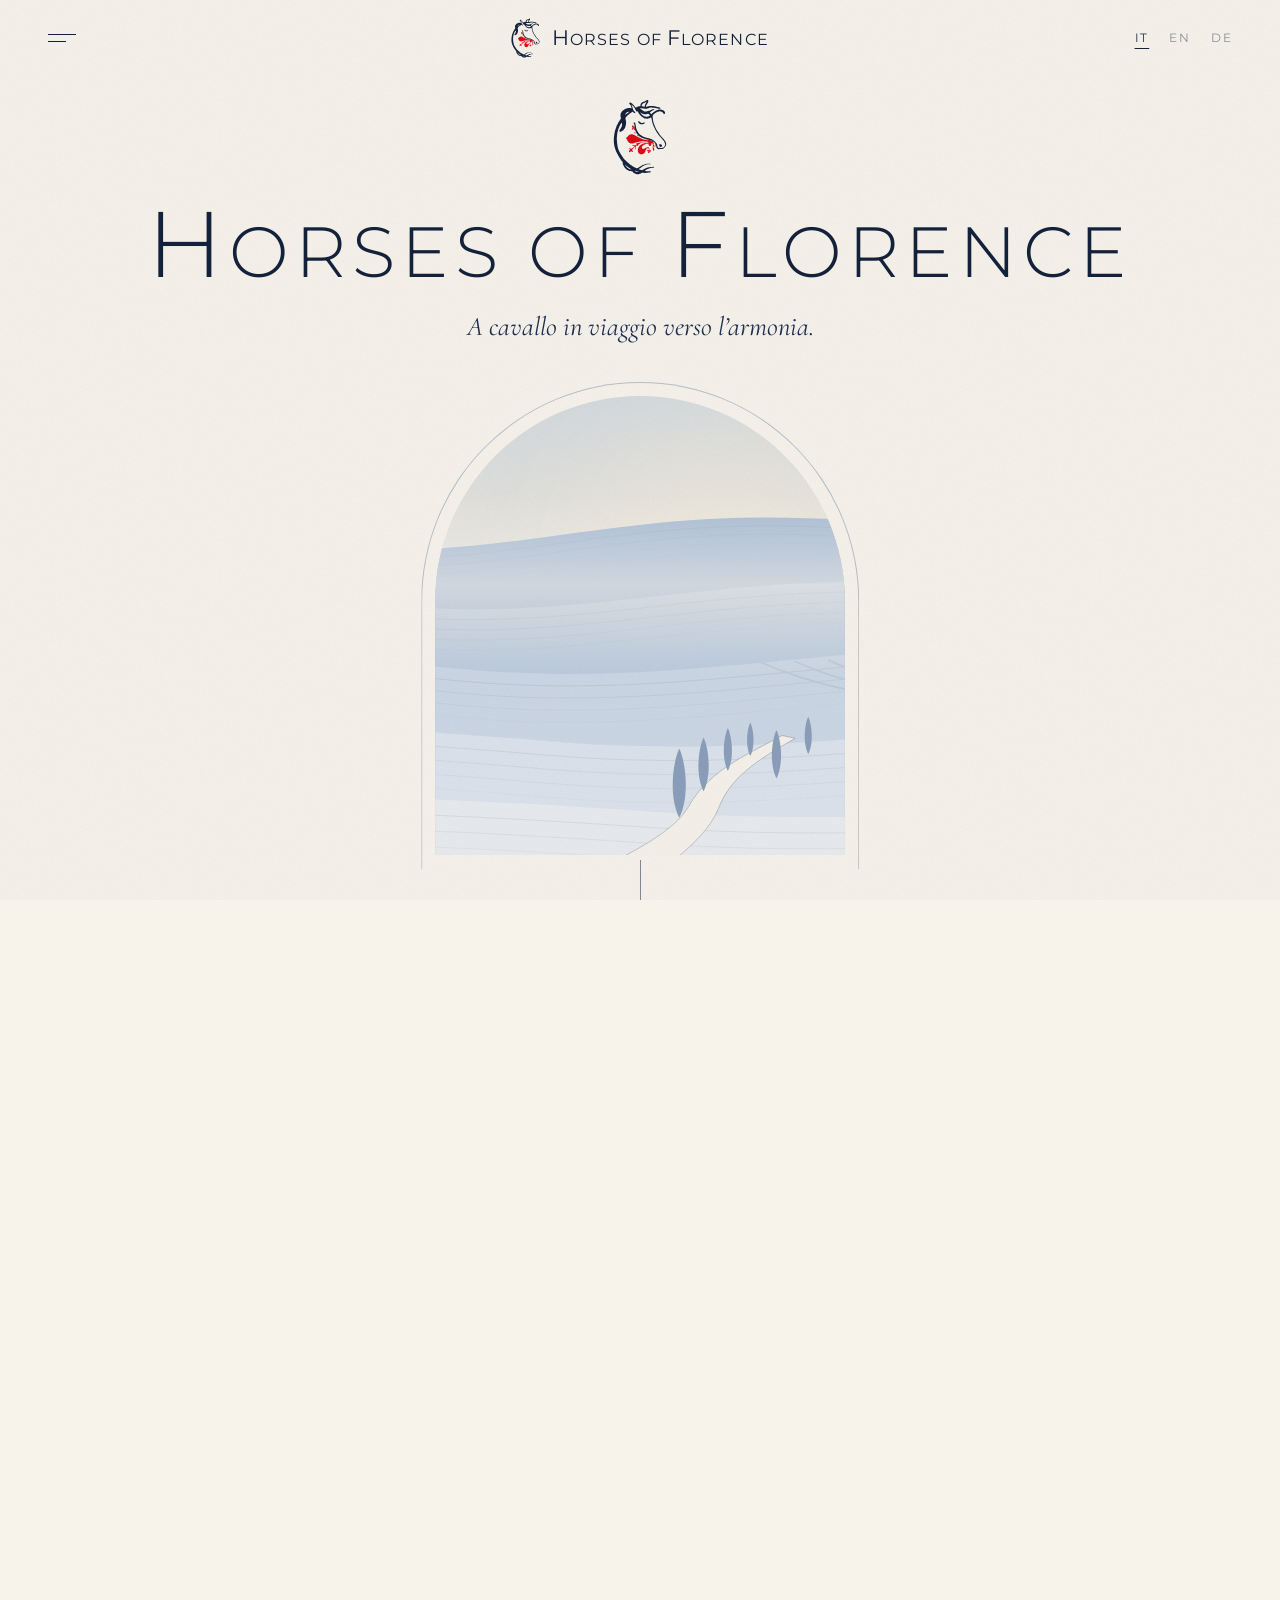
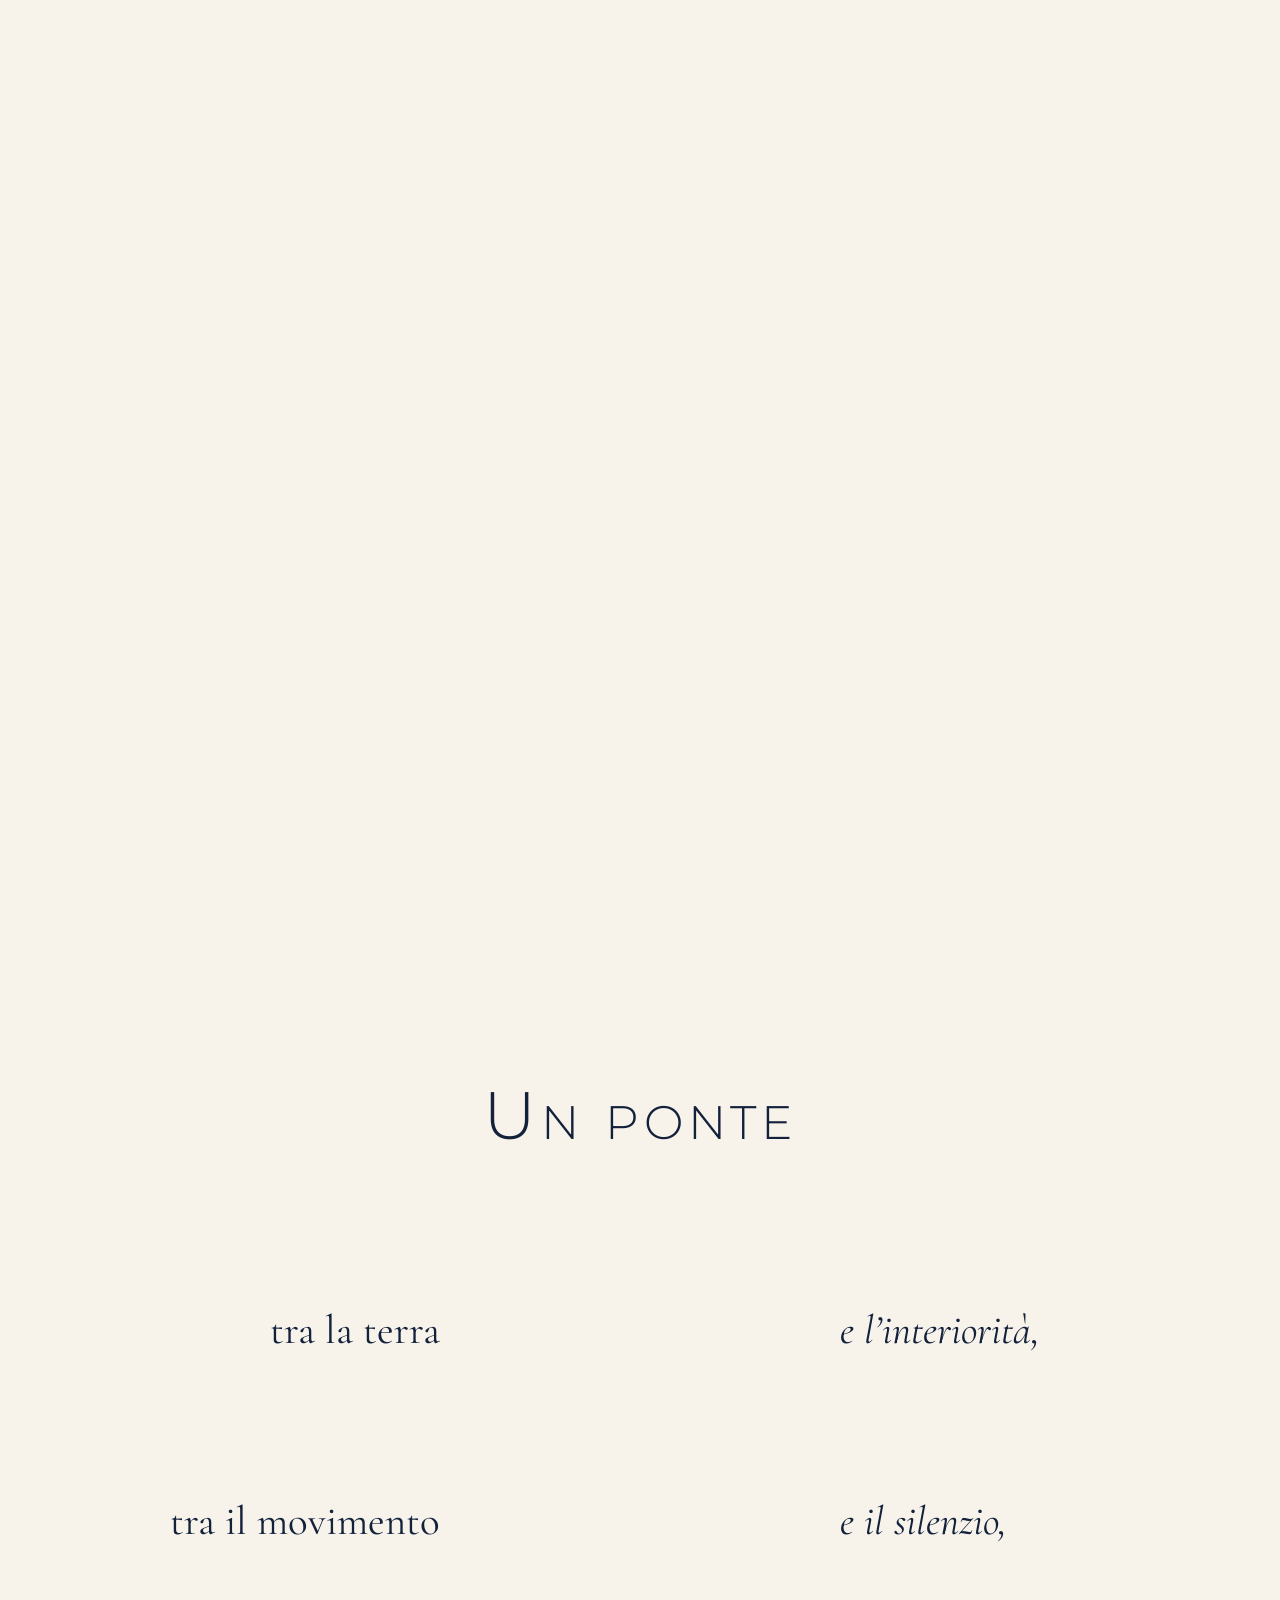
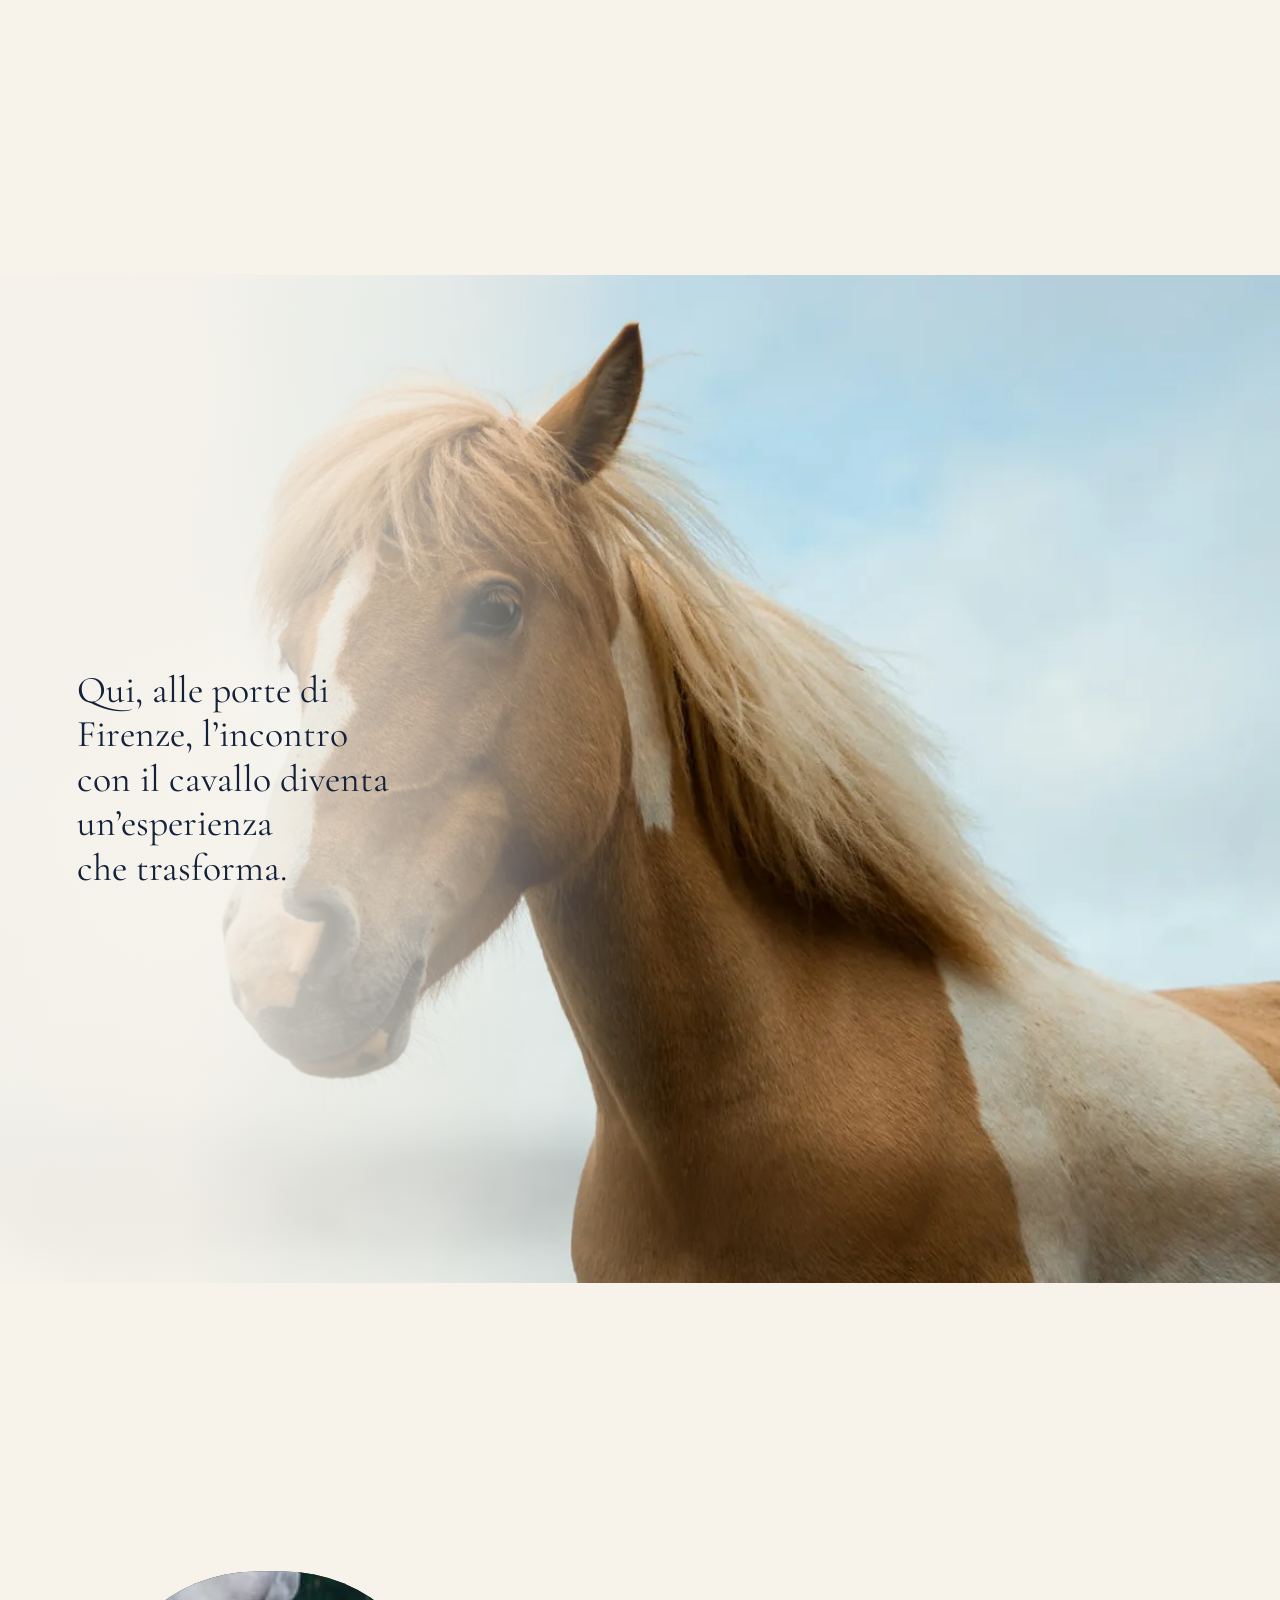
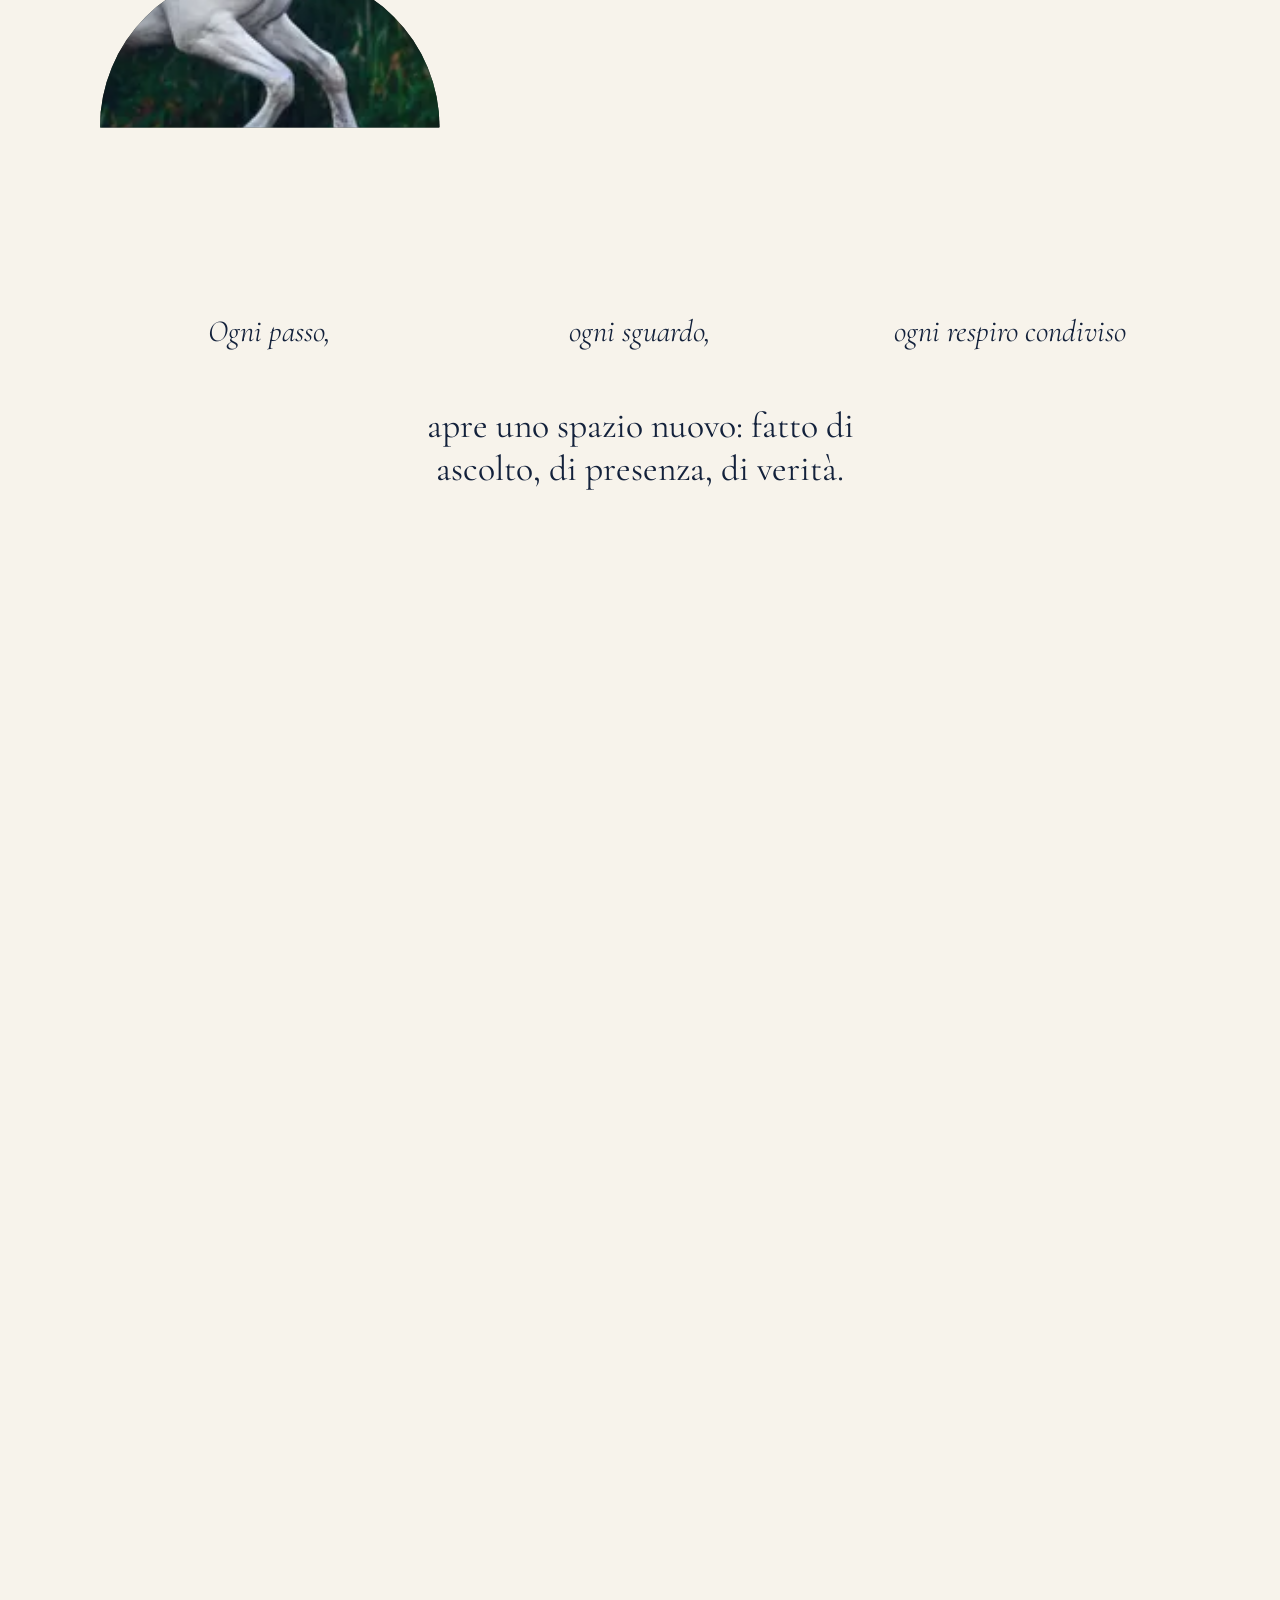
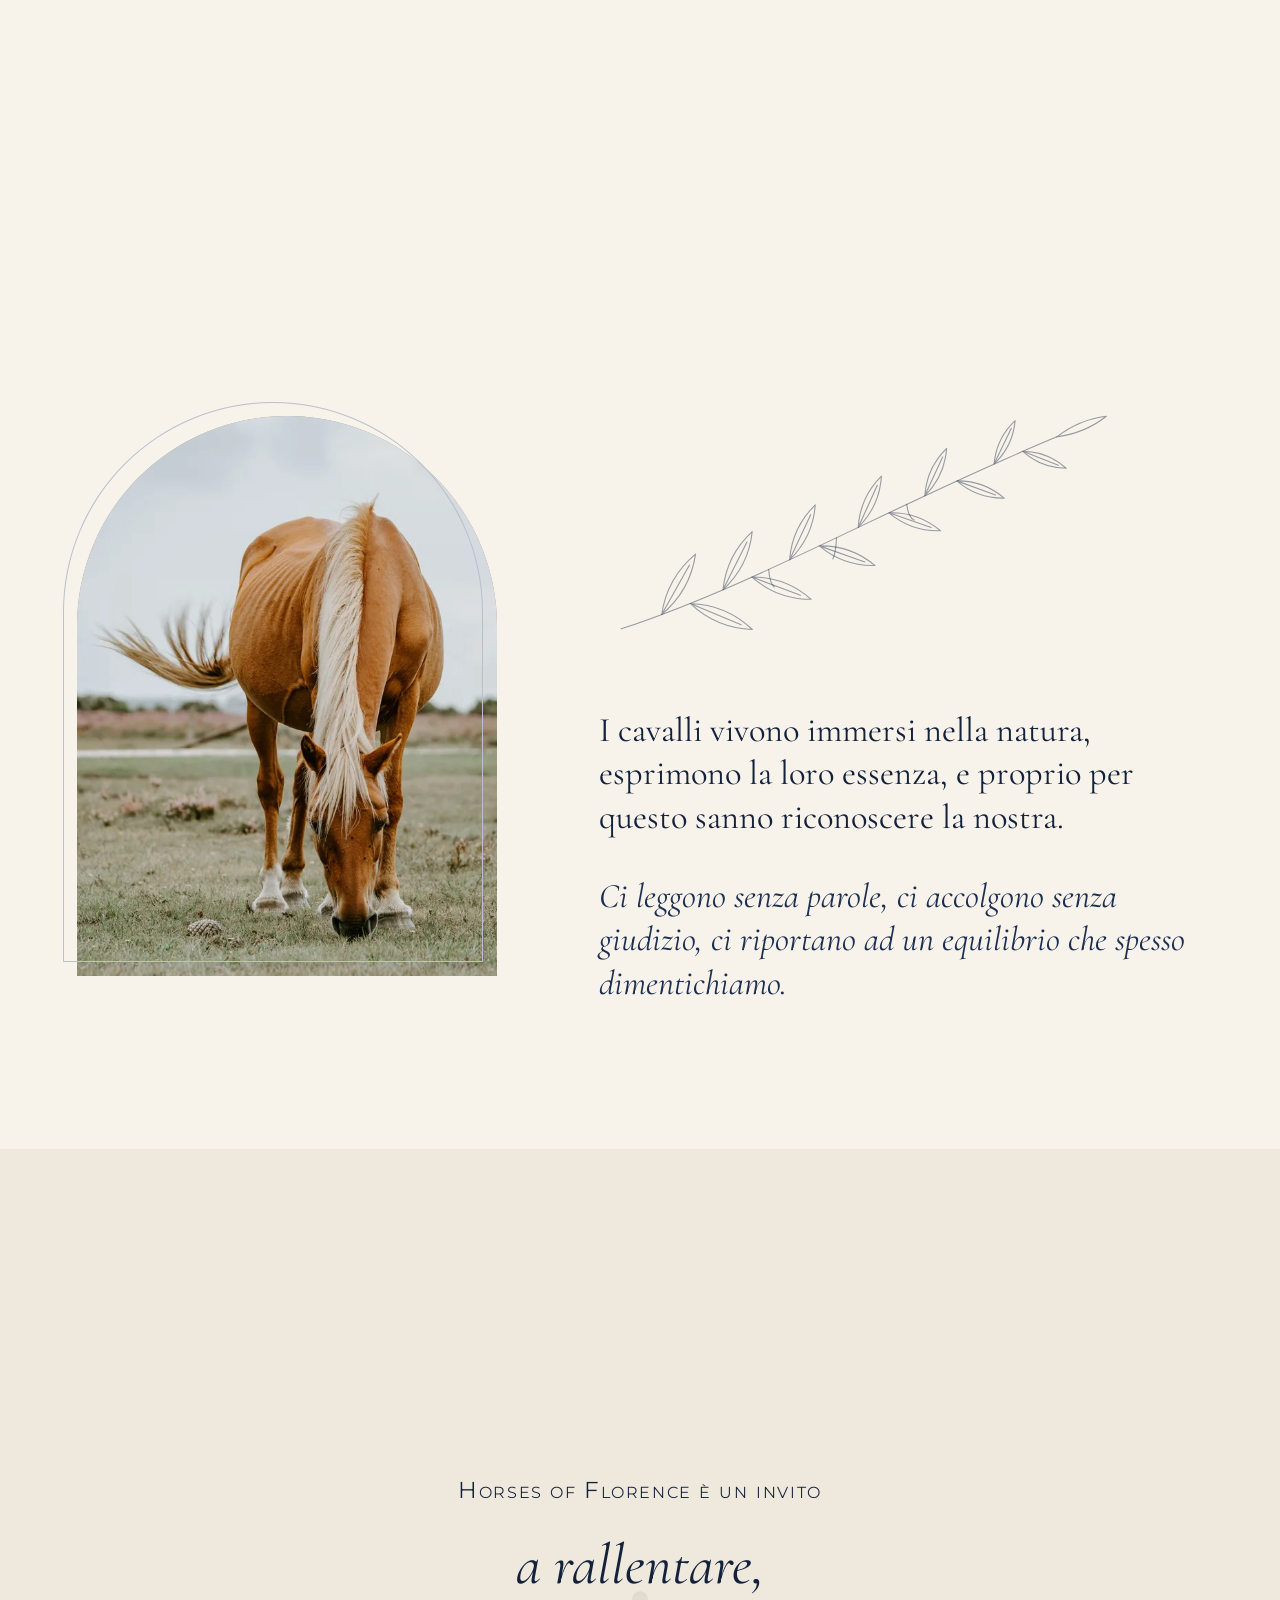
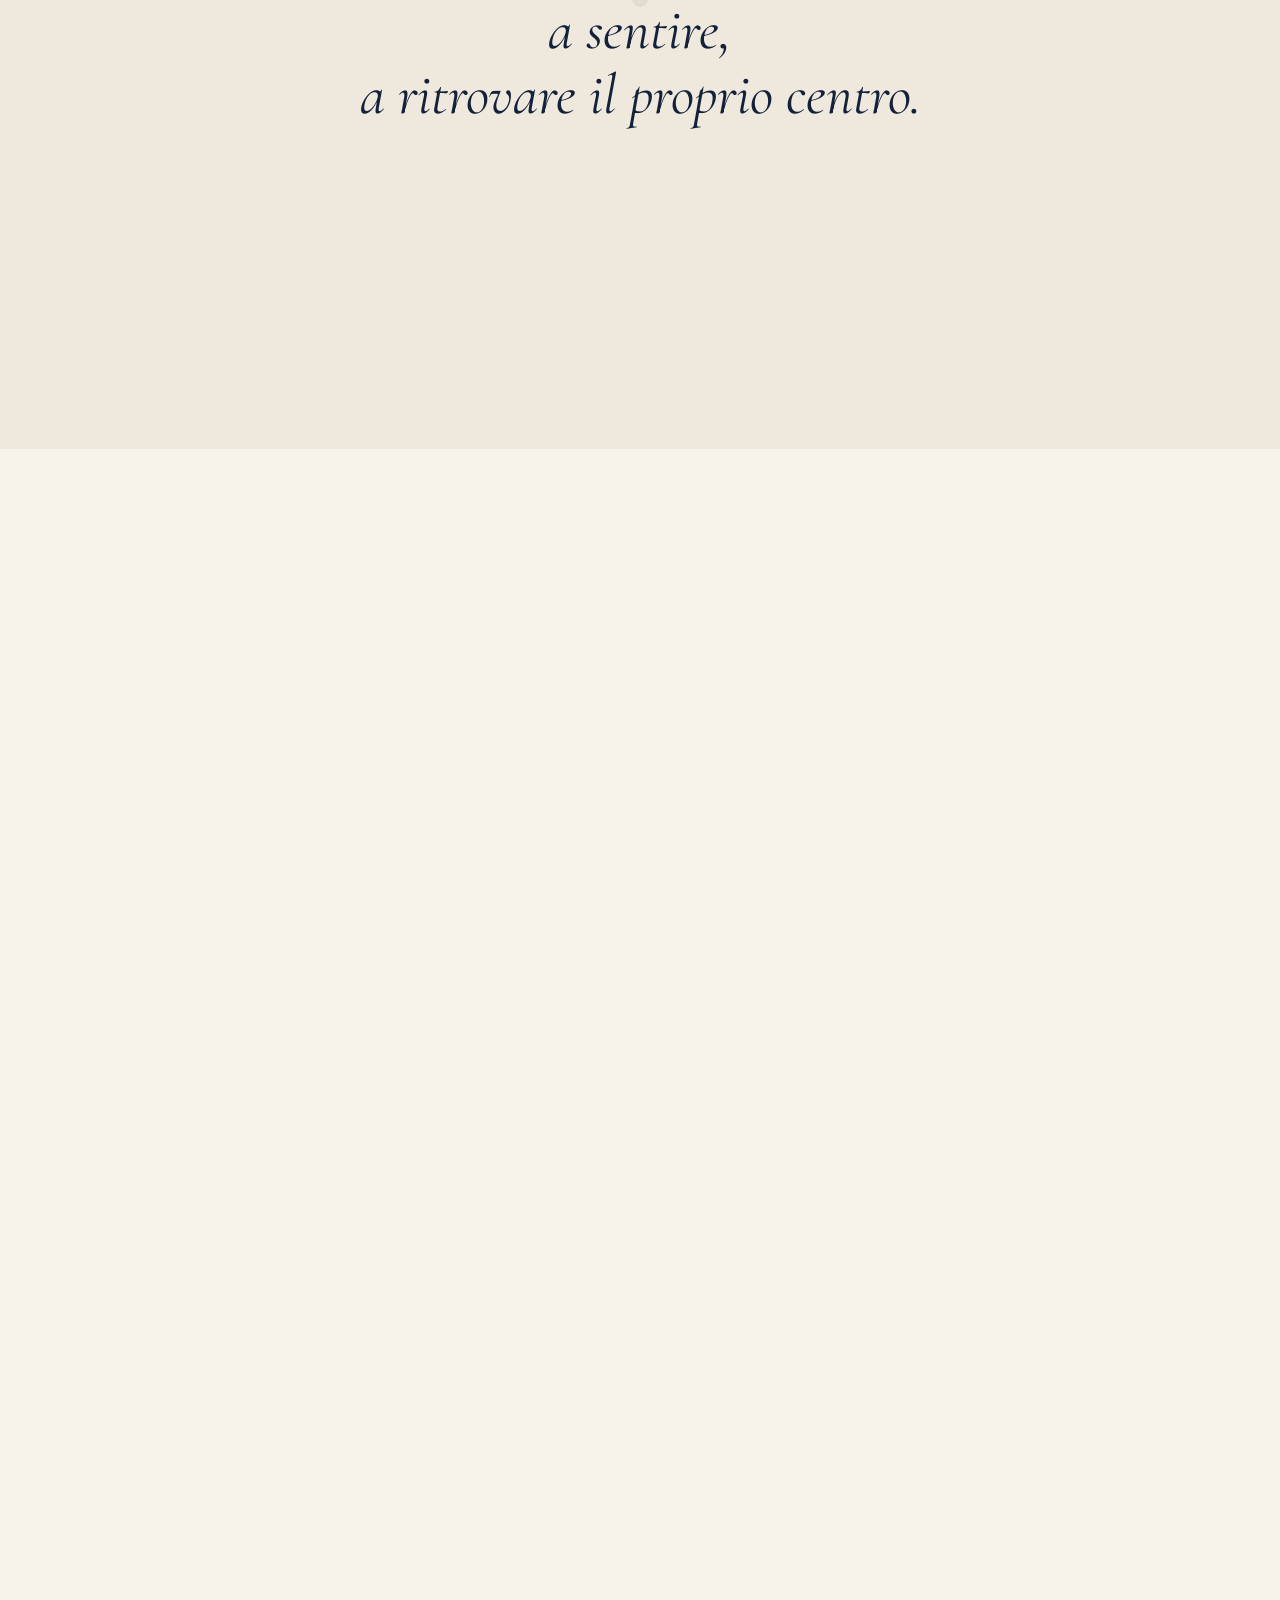
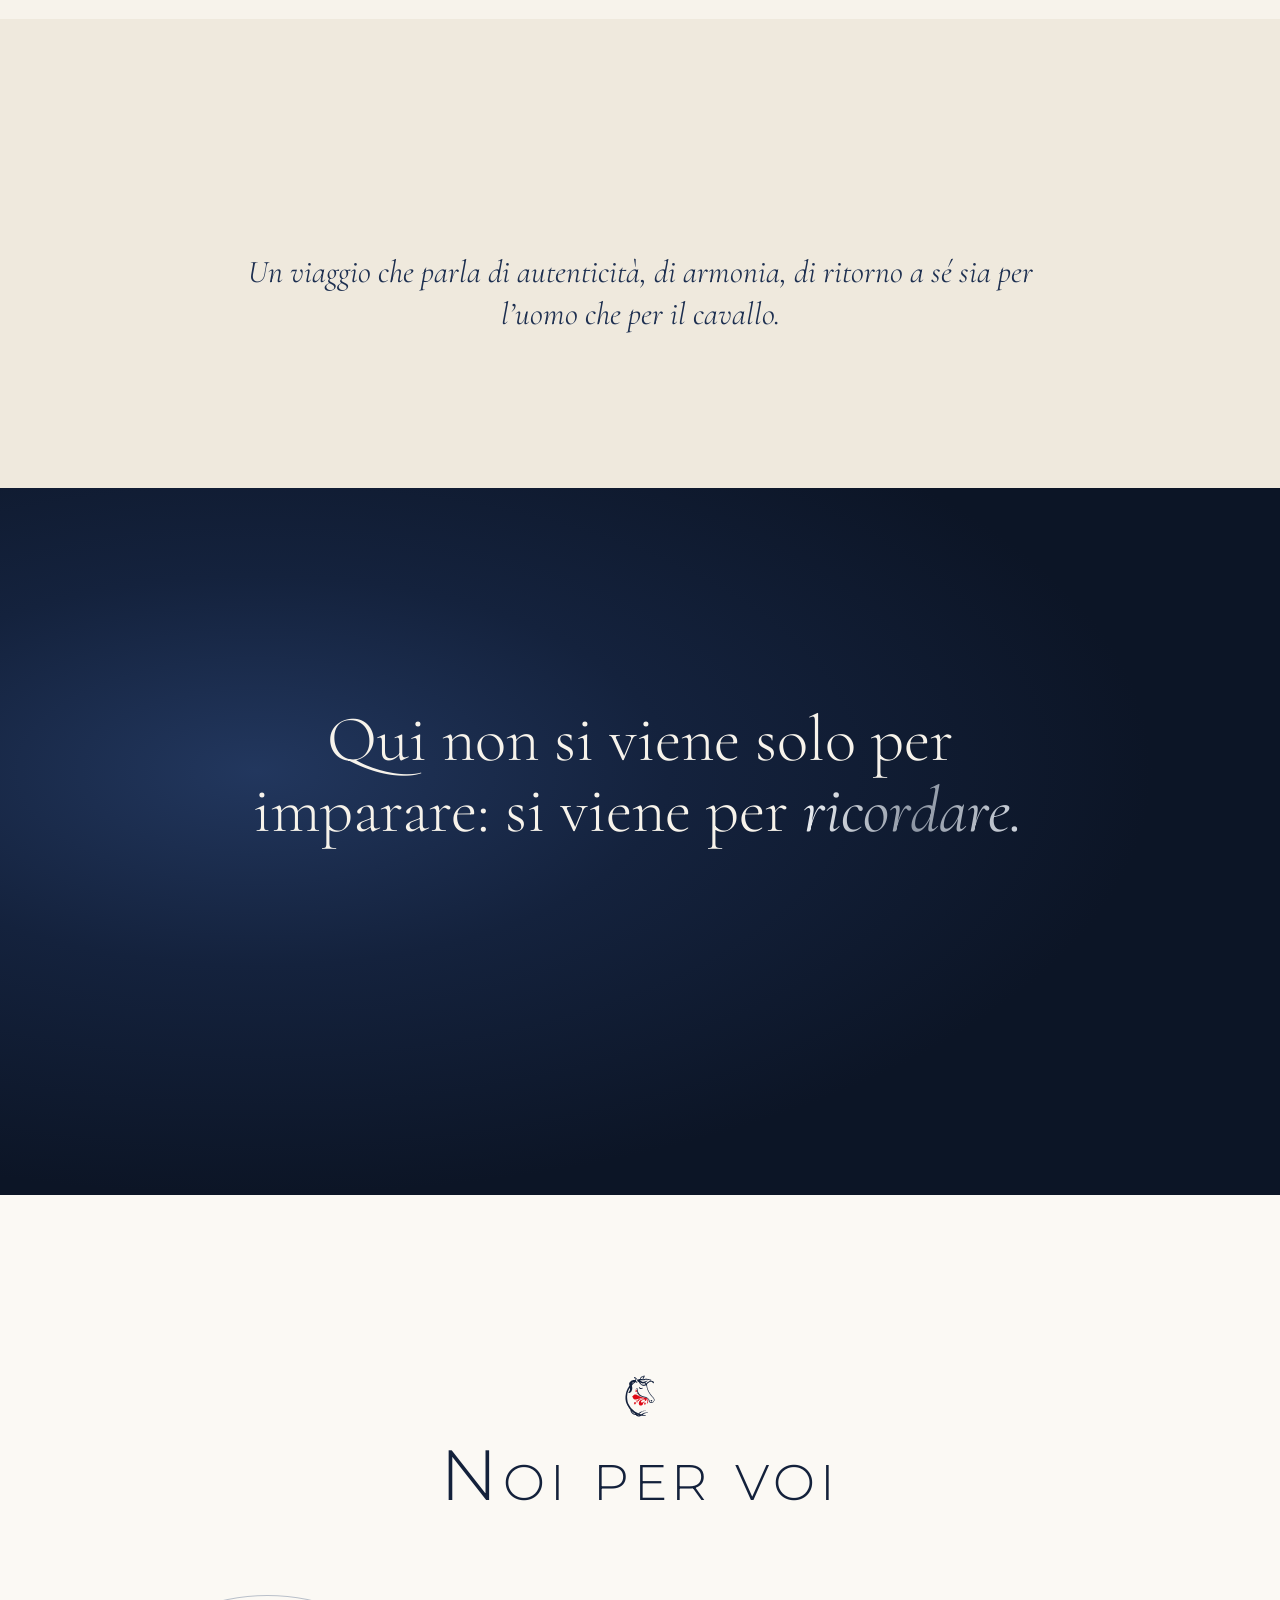
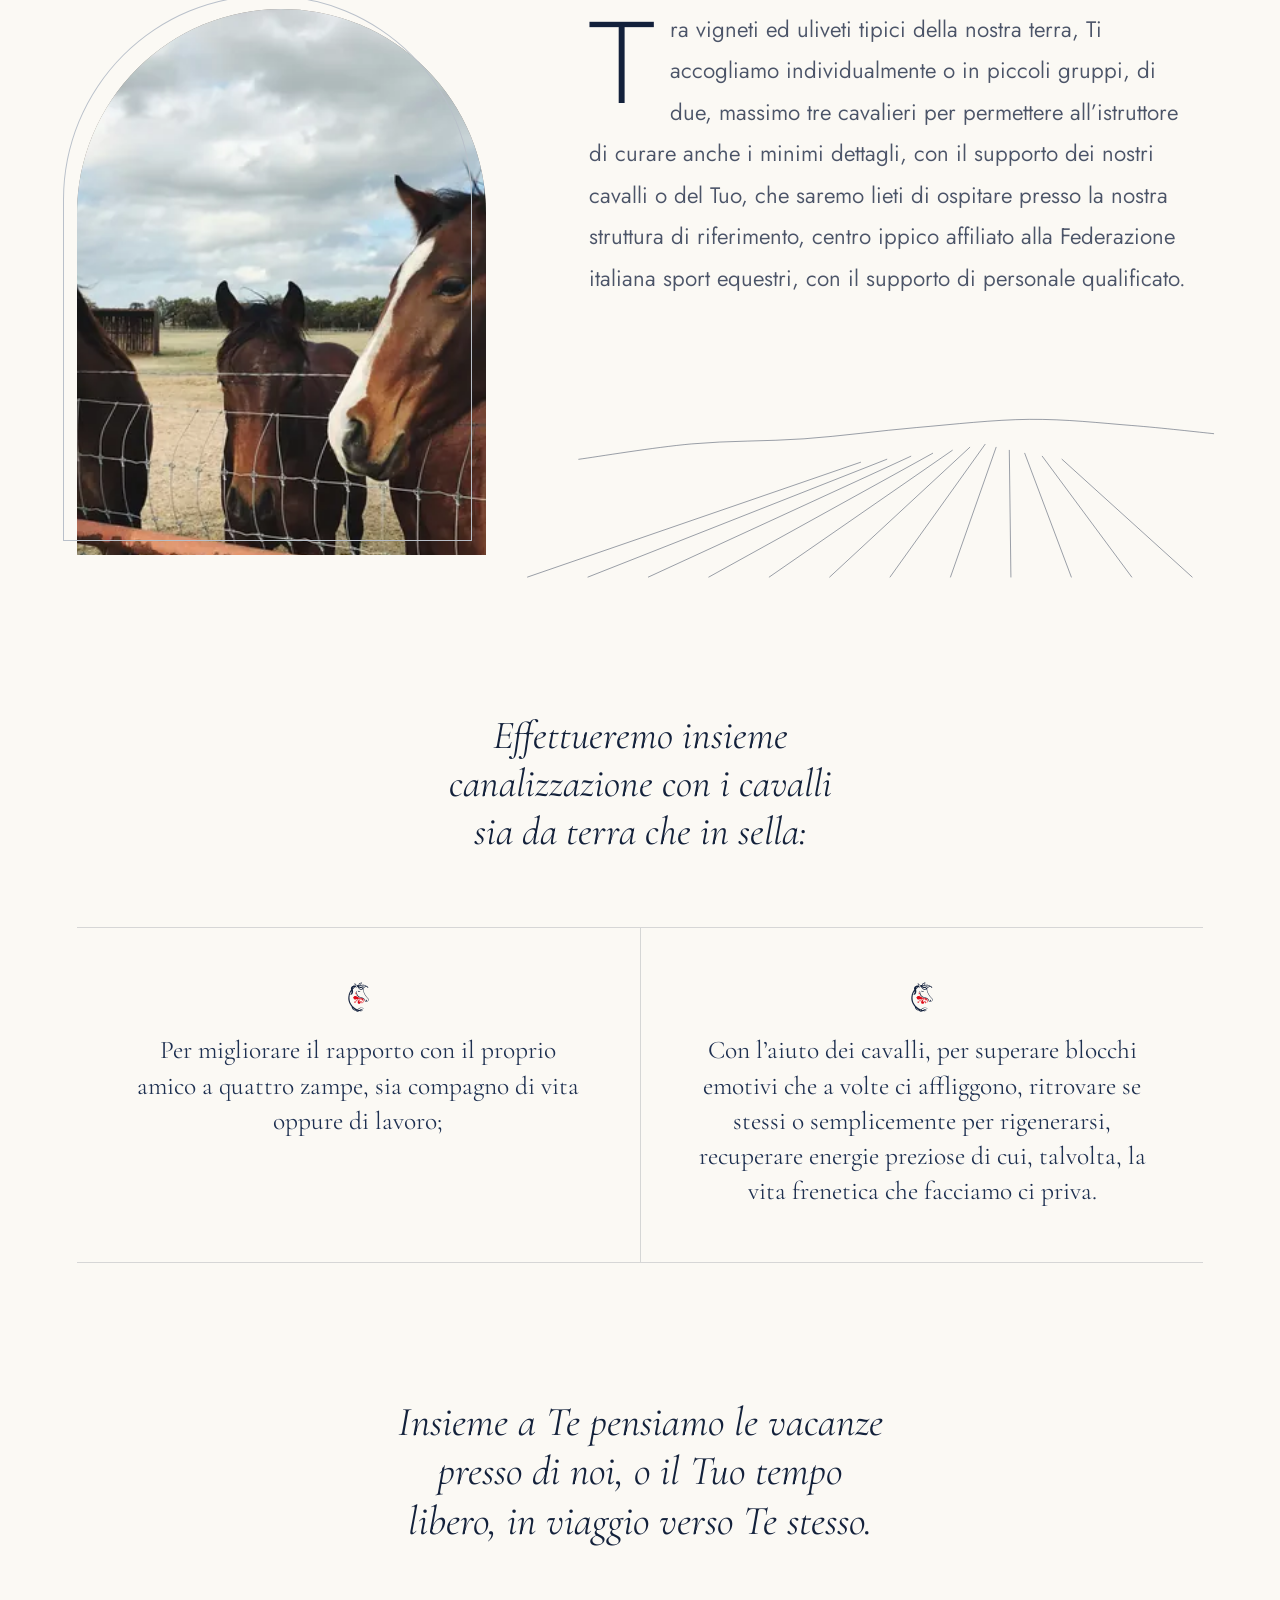
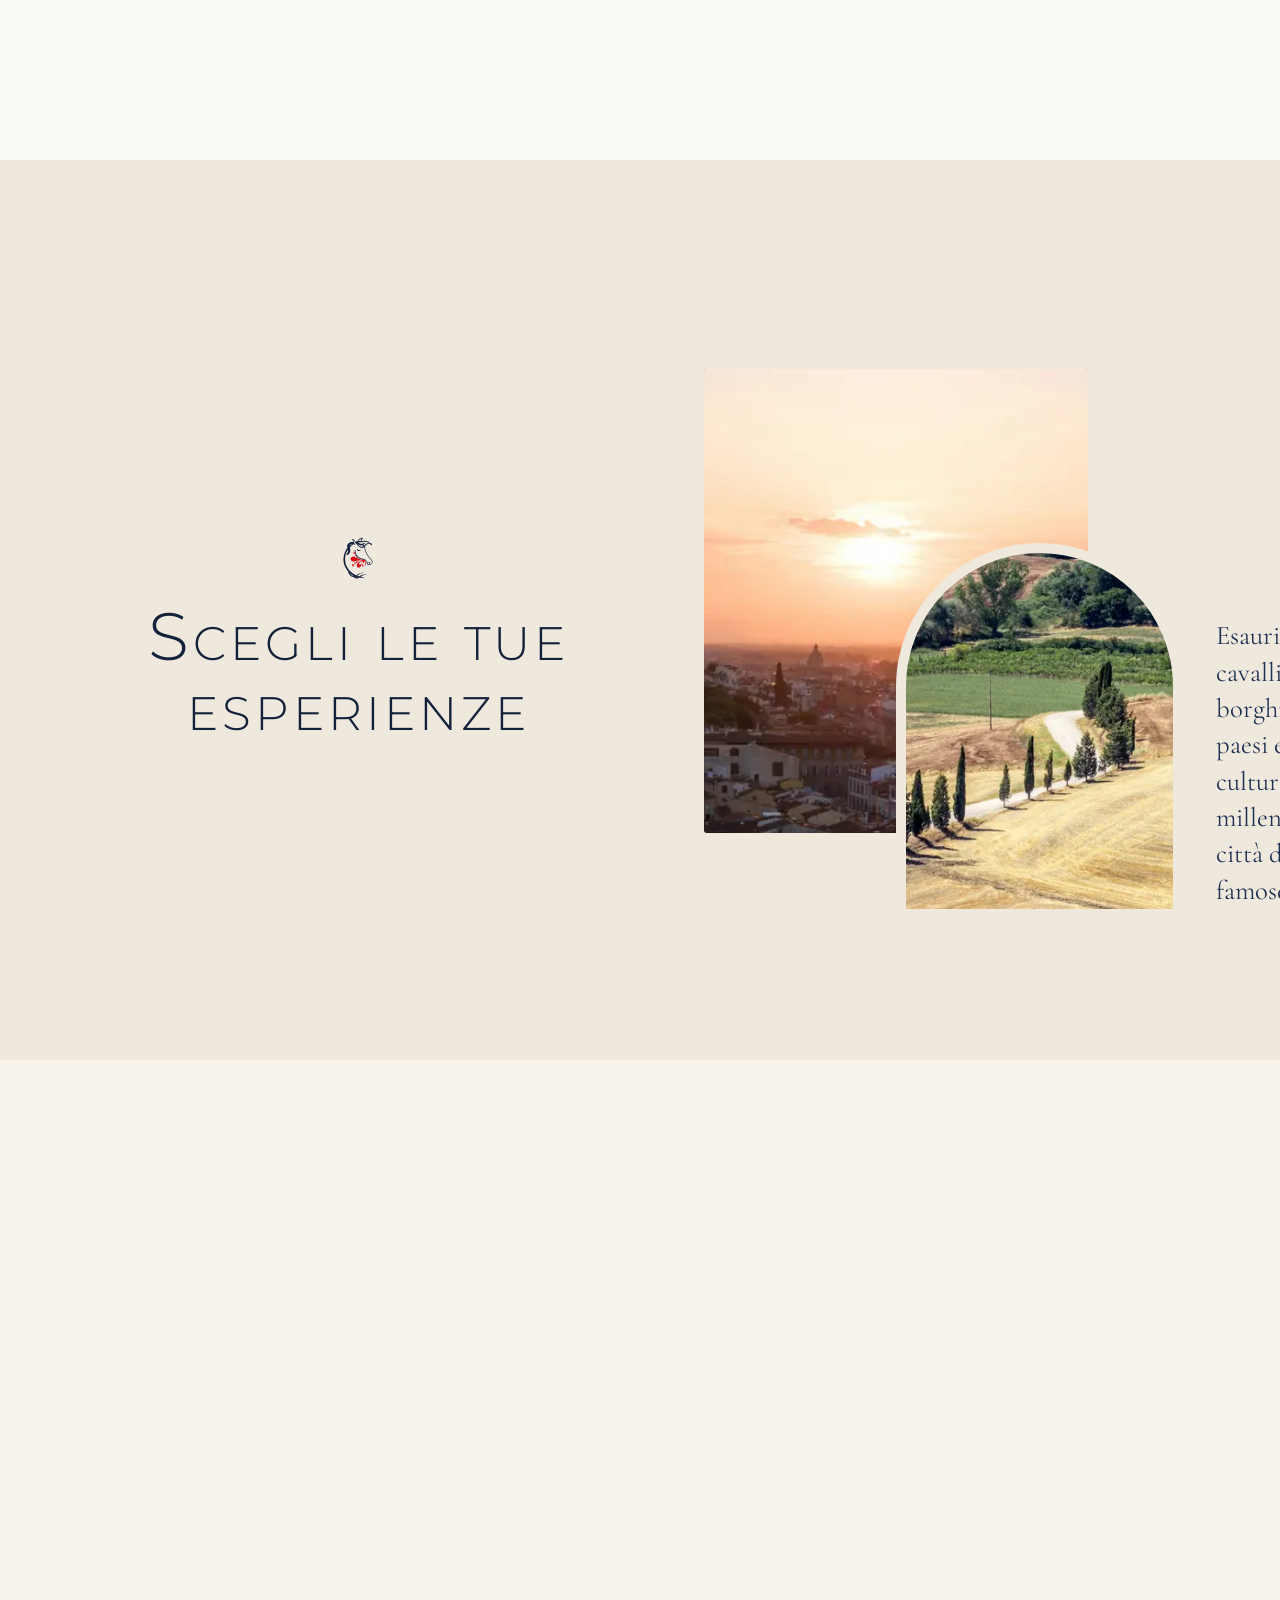
==== commit b2992bf3: "Versione tedesca del sito - src/content/de.json: traduzione fedele dei testi (Du maiuscolo, come il " ====
--- a/index.html
+++ b/index.html
@@ -11,6 +11,7 @@
 <link rel="canonical" href="https://metm98.github.io/HorsesOfFlorence/">
 <link rel="alternate" hreflang="it" href="https://metm98.github.io/HorsesOfFlorence/">
 <link rel="alternate" hreflang="en" href="https://metm98.github.io/HorsesOfFlorence/en/">
+<link rel="alternate" hreflang="de" href="https://metm98.github.io/HorsesOfFlorence/de/">
 <link rel="alternate" hreflang="x-default" href="https://metm98.github.io/HorsesOfFlorence/">
 <meta property="og:type" content="website">
 <meta property="og:site_name" content="Horses of Florence">
@@ -19,6 +20,7 @@
 <meta property="og:url" content="https://metm98.github.io/HorsesOfFlorence/">
 <meta property="og:locale" content="it_IT">
 <meta property="og:locale:alternate" content="en_GB">
+<meta property="og:locale:alternate" content="de_DE">
 <meta property="og:image" content="https://metm98.github.io/HorsesOfFlorence/assets/img/brand/og-image.jpg">
 <meta property="og:image:width" content="1200">
 <meta property="og:image:height" content="630">
@@ -65,6 +67,7 @@
   <ul class="langs" aria-label="Lingua">
     <li><a href="" hreflang="it" lang="it" aria-current="true">IT</a></li>
     <li><a href="en/" hreflang="en" lang="en">EN</a></li>
+    <li><a href="de/" hreflang="de" lang="de">DE</a></li>
   </ul>
 </header>
 <nav class="menu" id="menu" aria-label="Menu">
@@ -470,6 +473,7 @@
     <ul class="langs langs--footer" aria-label="Lingua">
       <li><a href="" hreflang="it" lang="it" aria-current="true">IT</a></li>
       <li><a href="en/" hreflang="en" lang="en">EN</a></li>
+      <li><a href="de/" hreflang="de" lang="de">DE</a></li>
     </ul>
     <div class="site-footer__meta">
       <p>© 2026 Horses of Florence. Tutti i diritti riservati. · <a href="privacy/">Privacy e cookie</a></p>
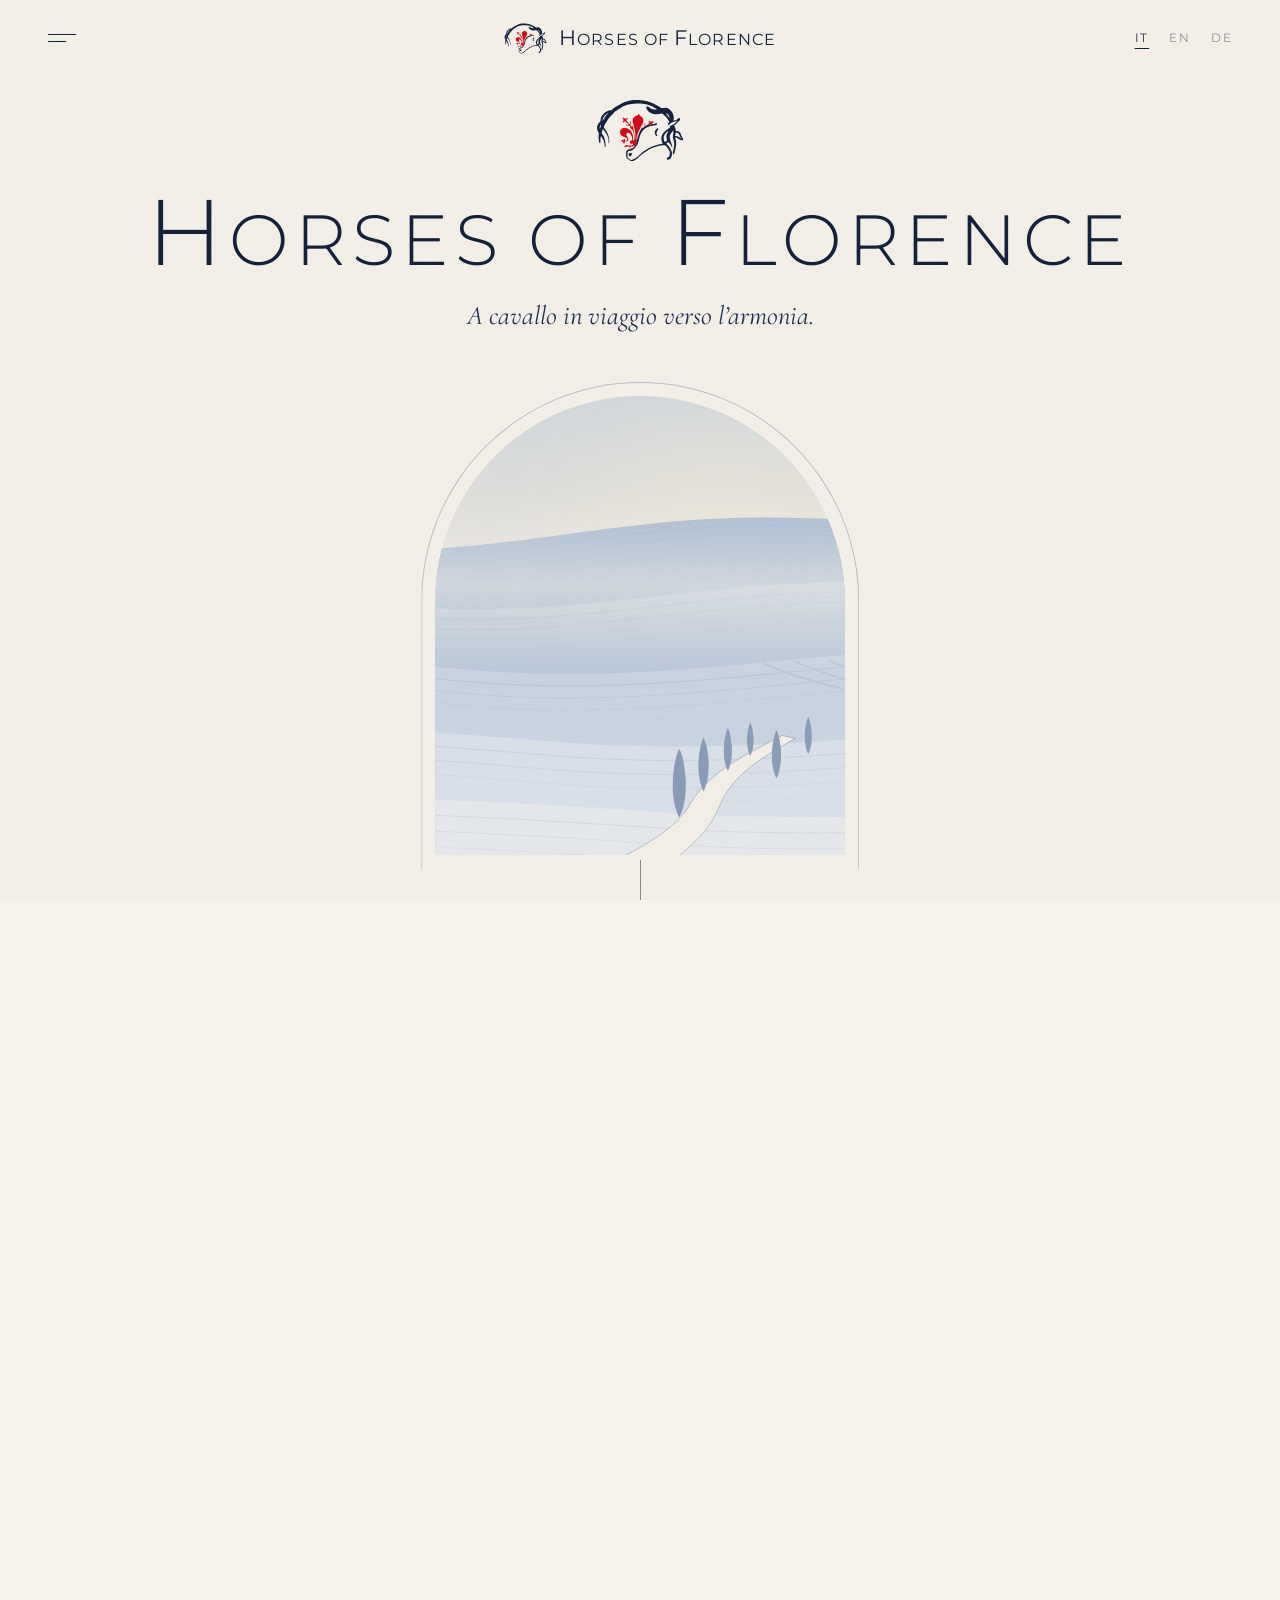
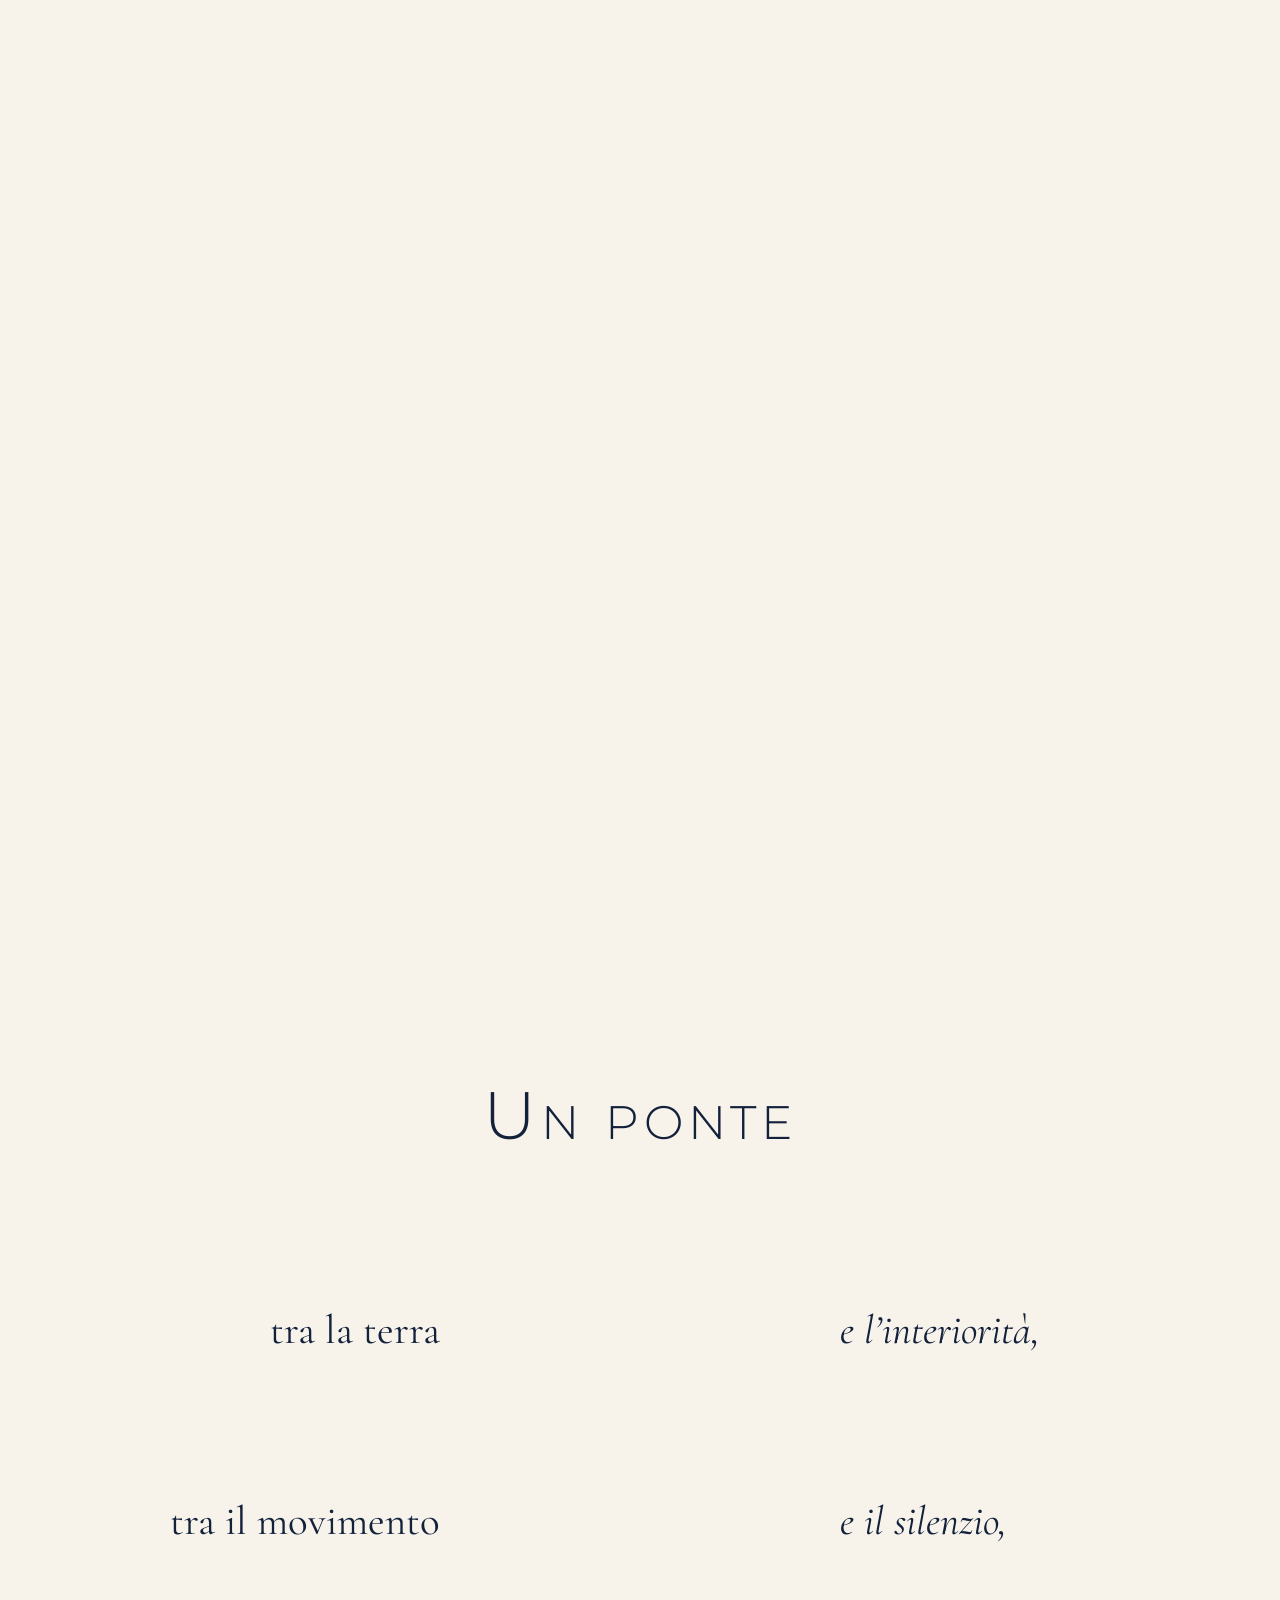
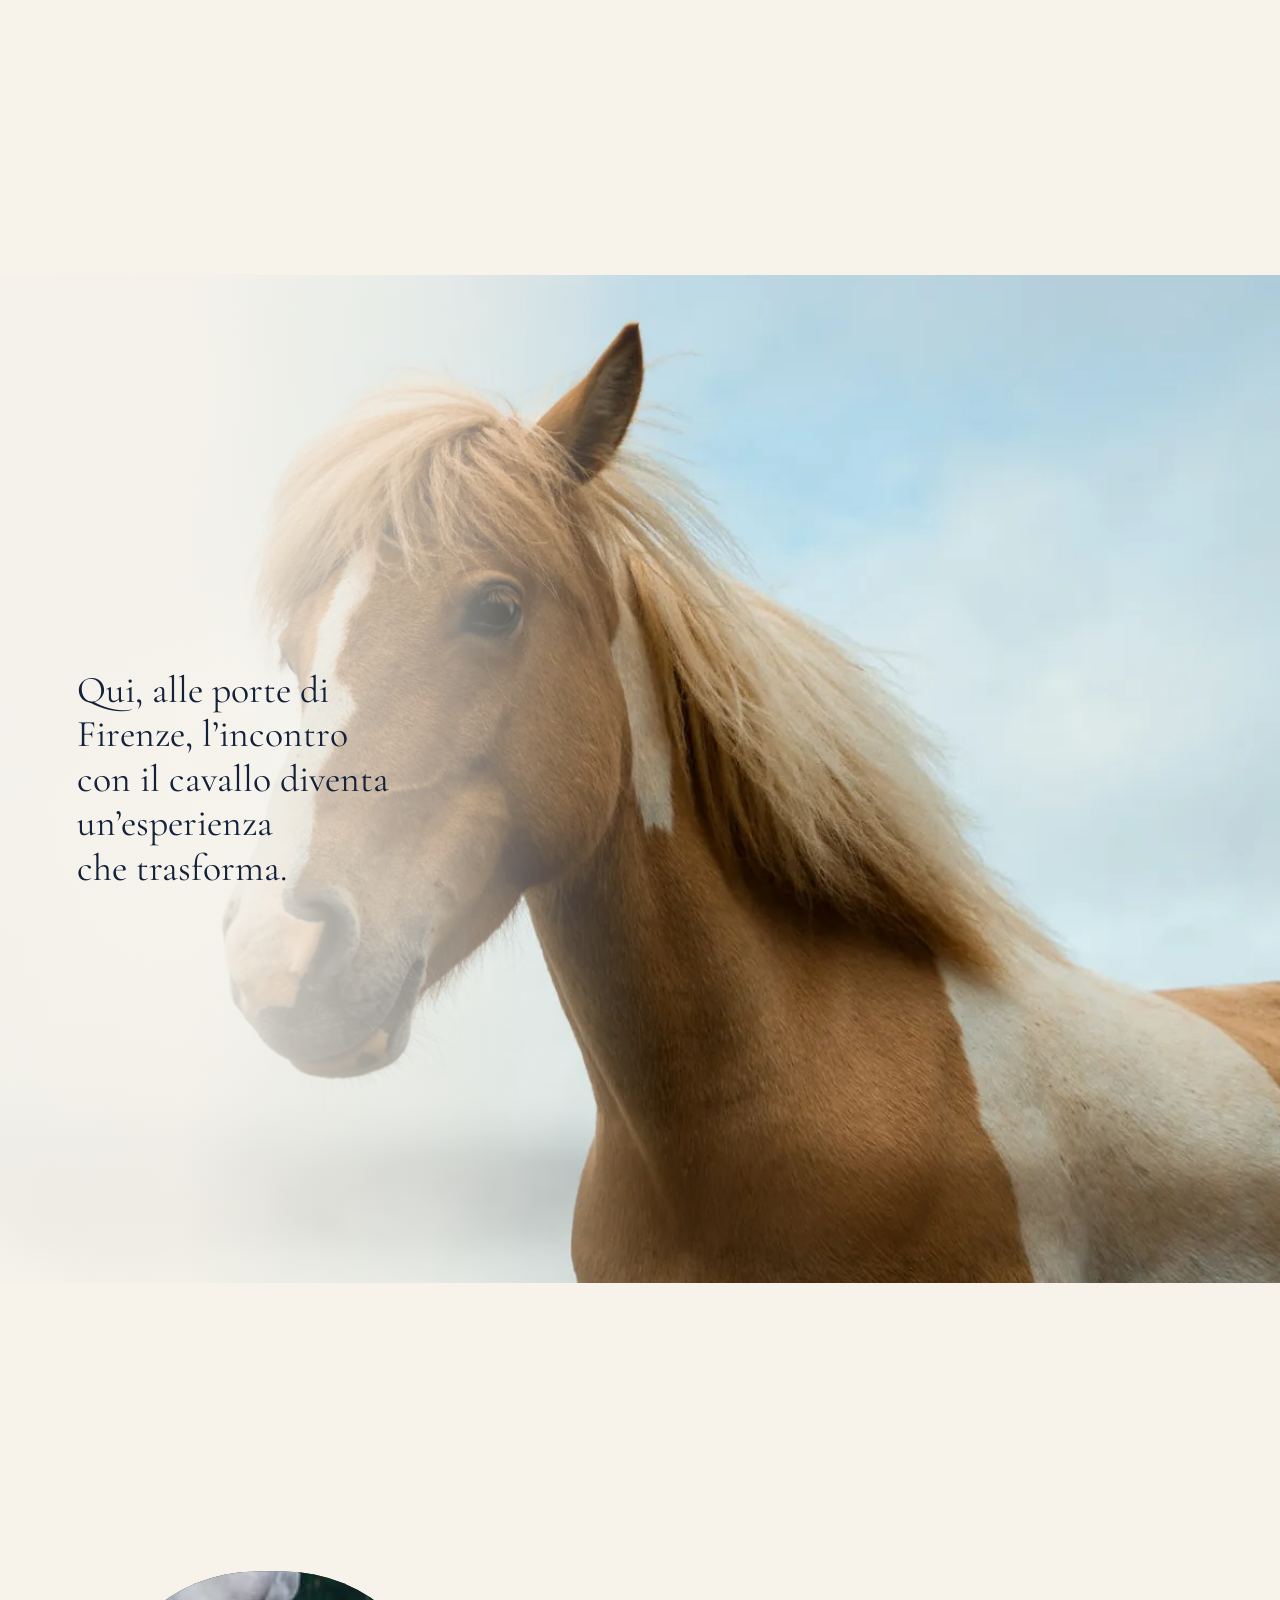
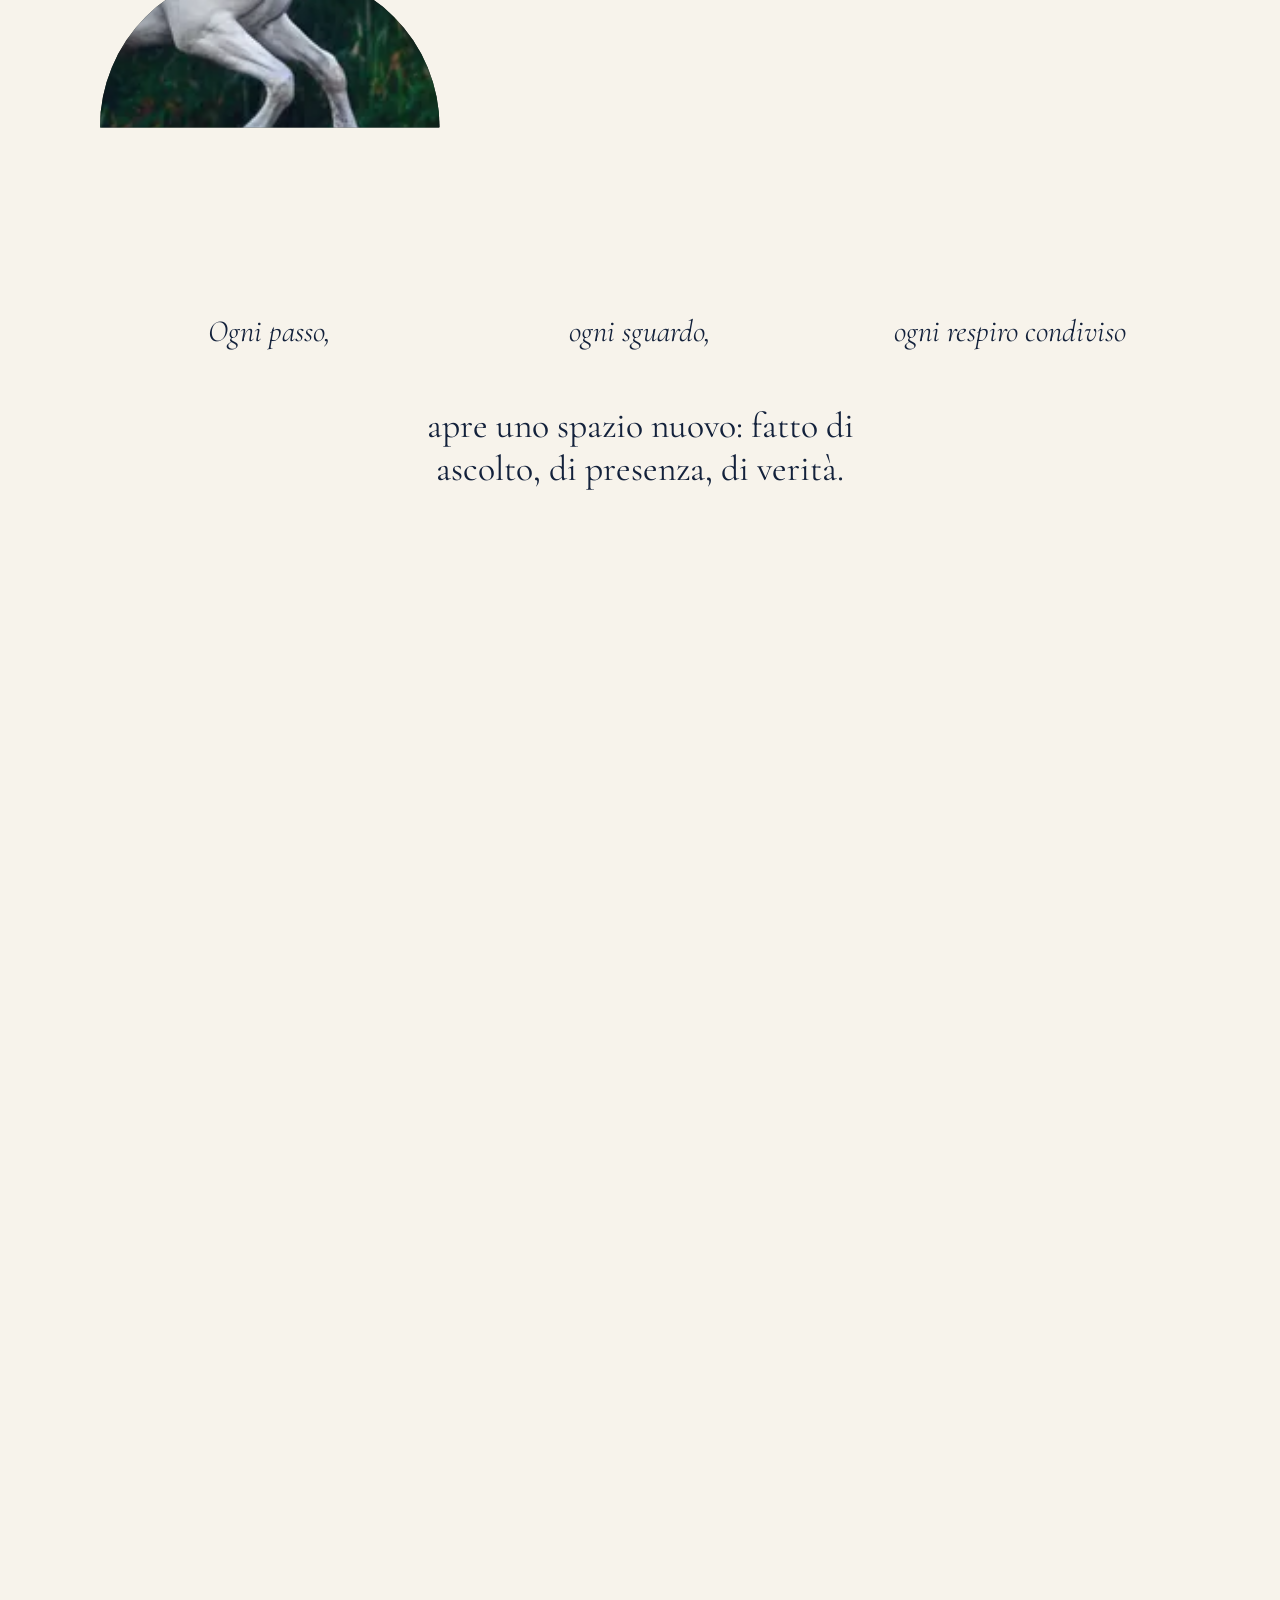
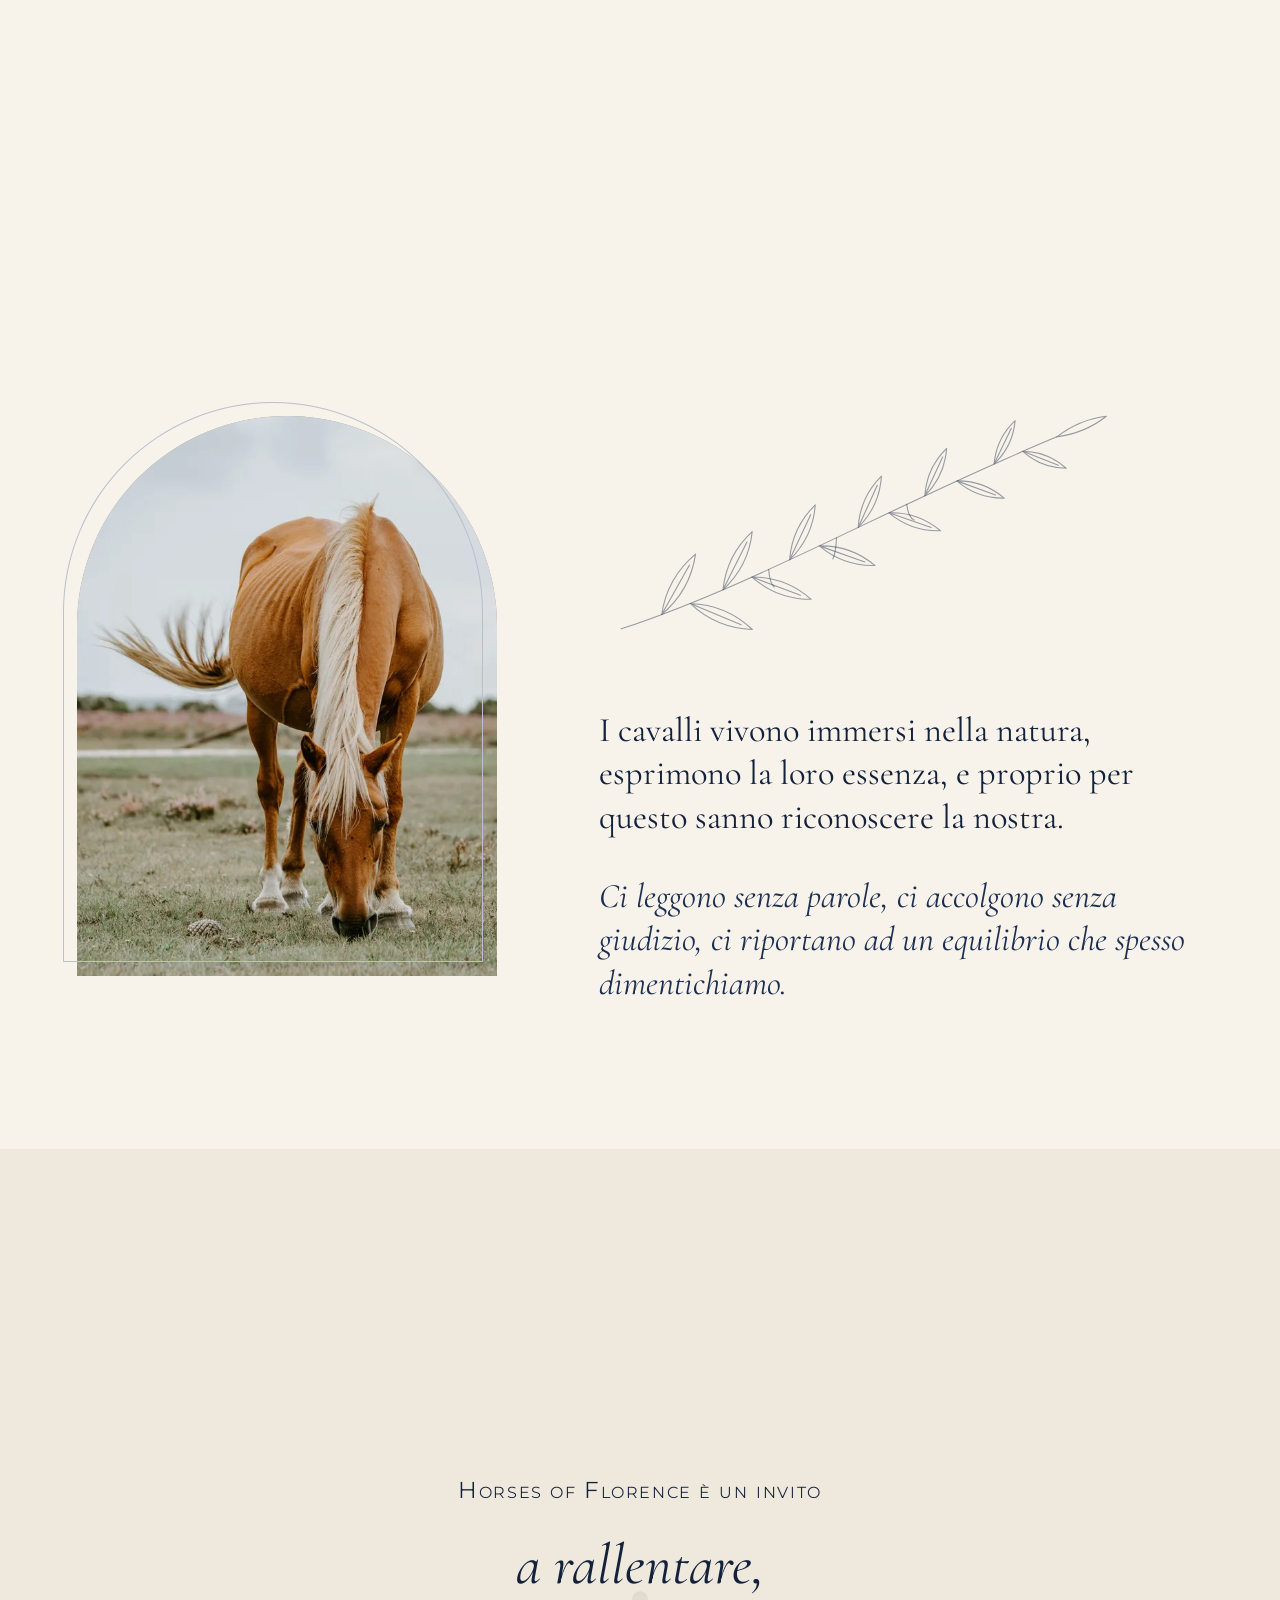
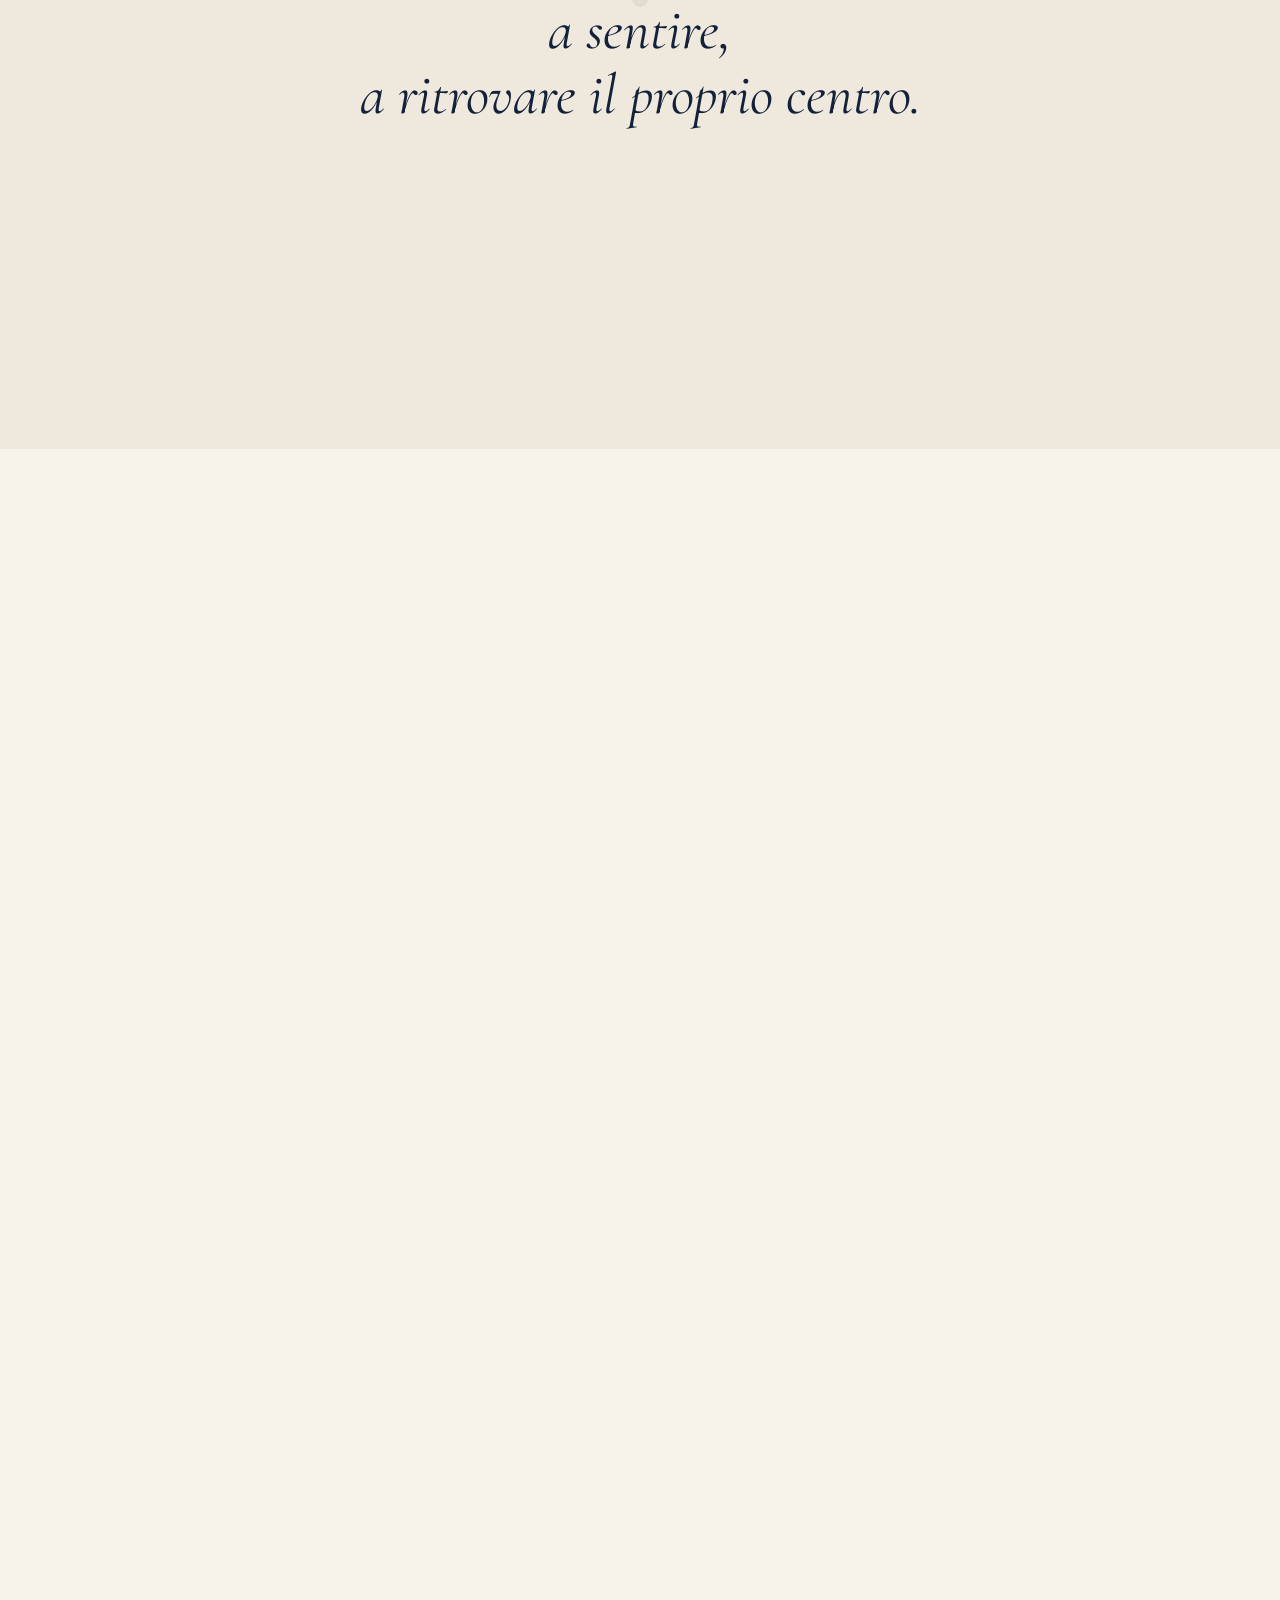
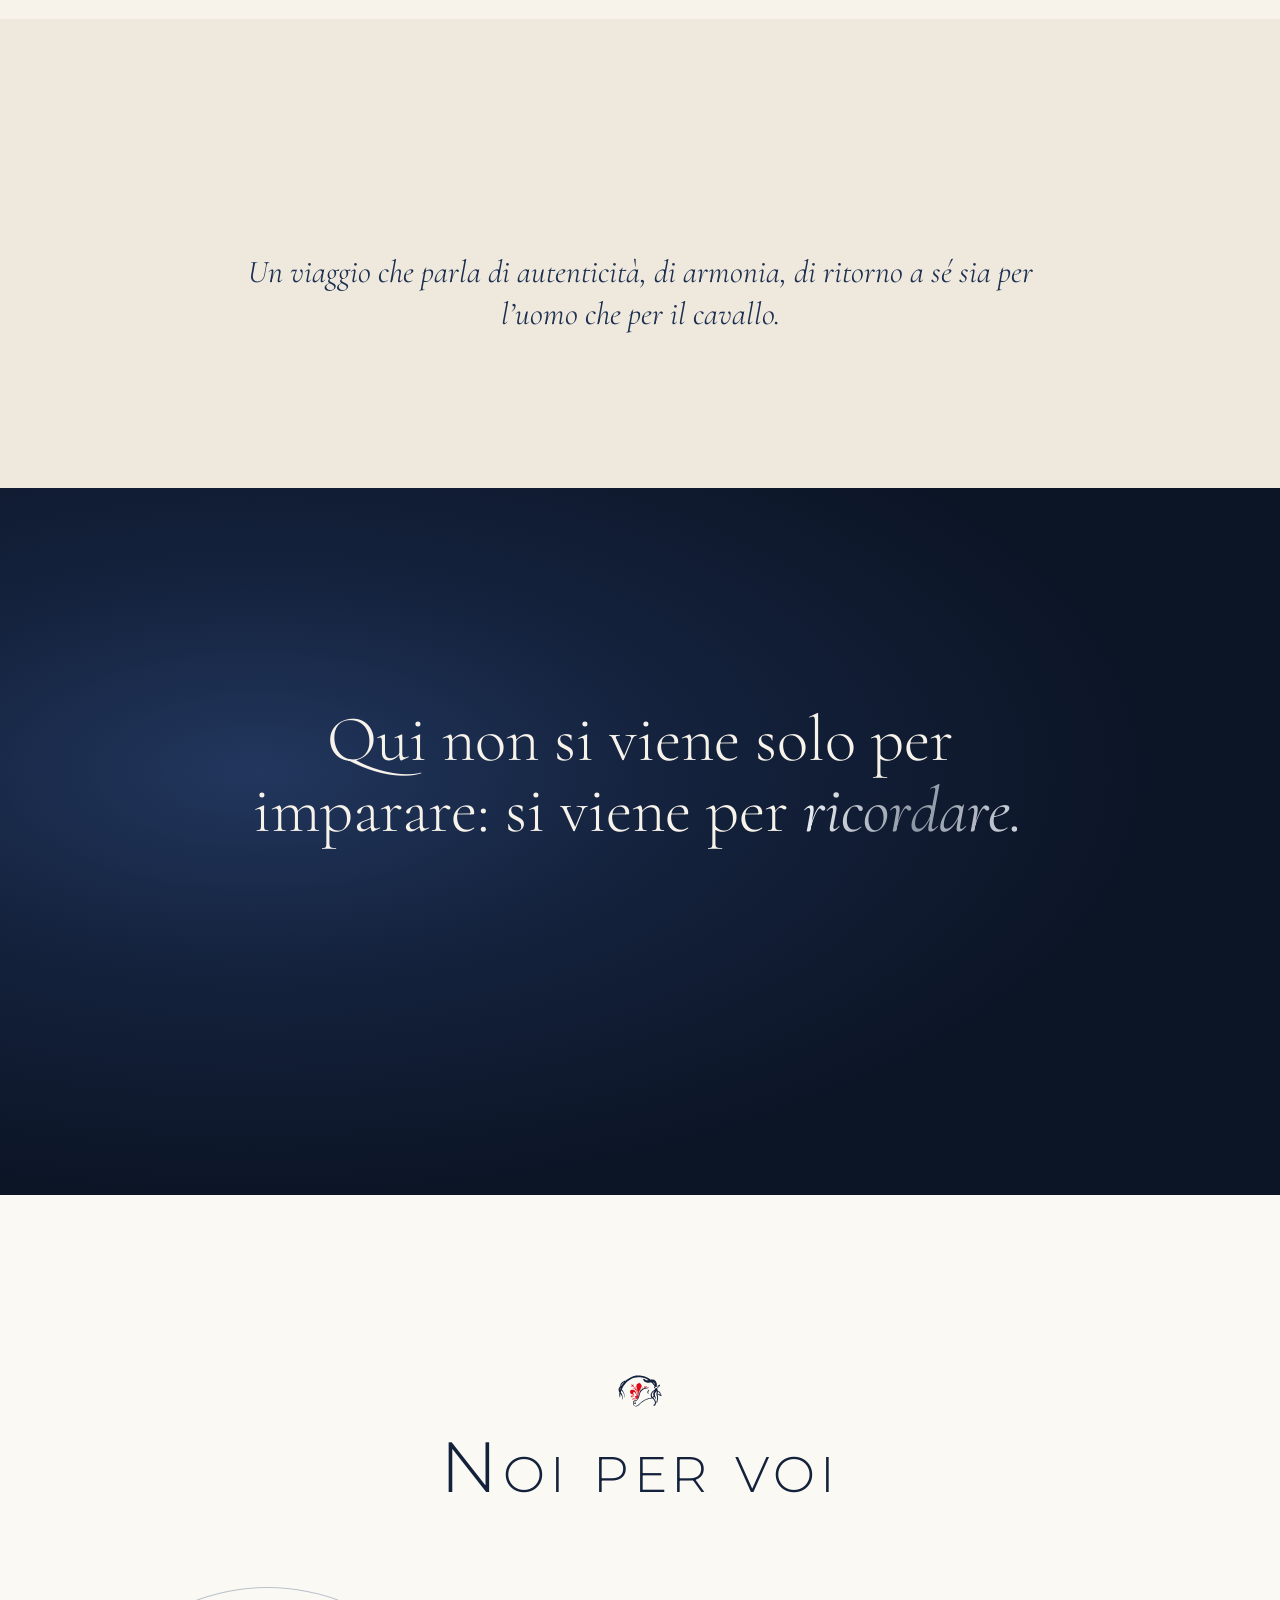
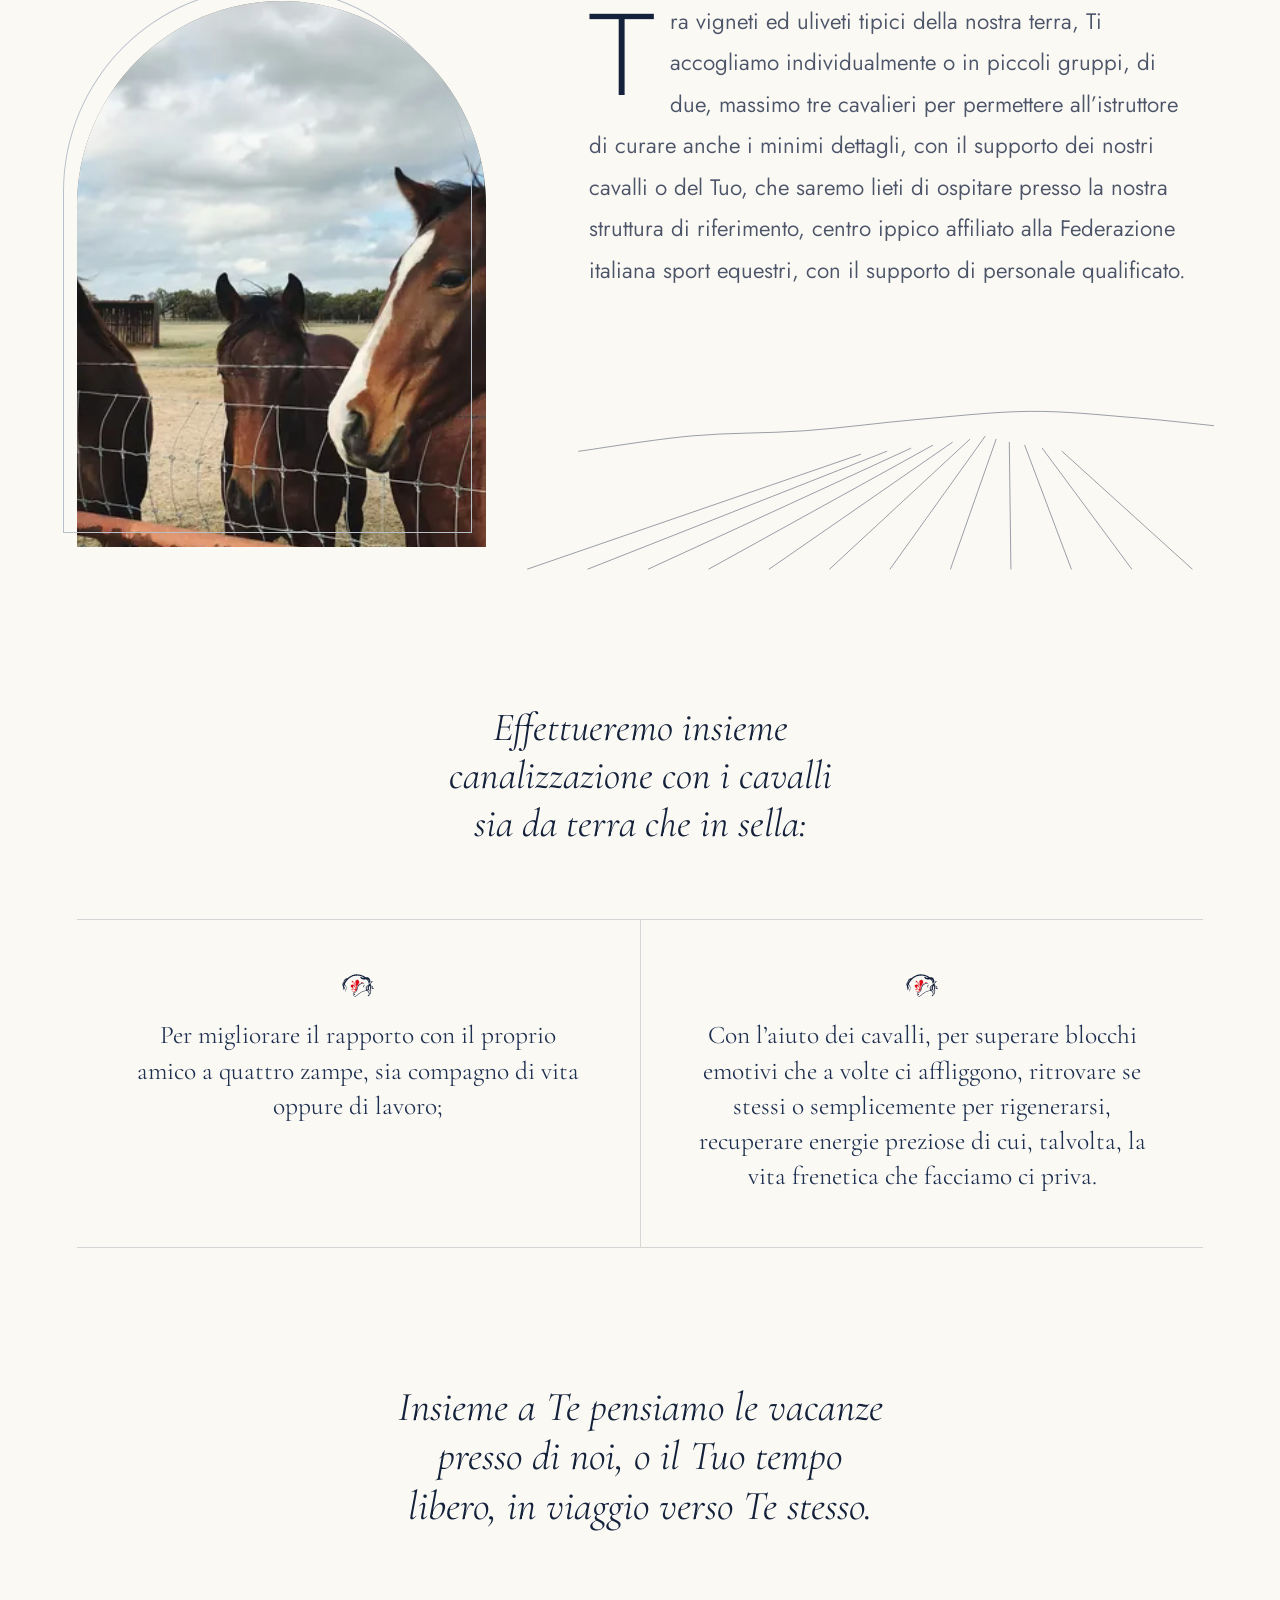
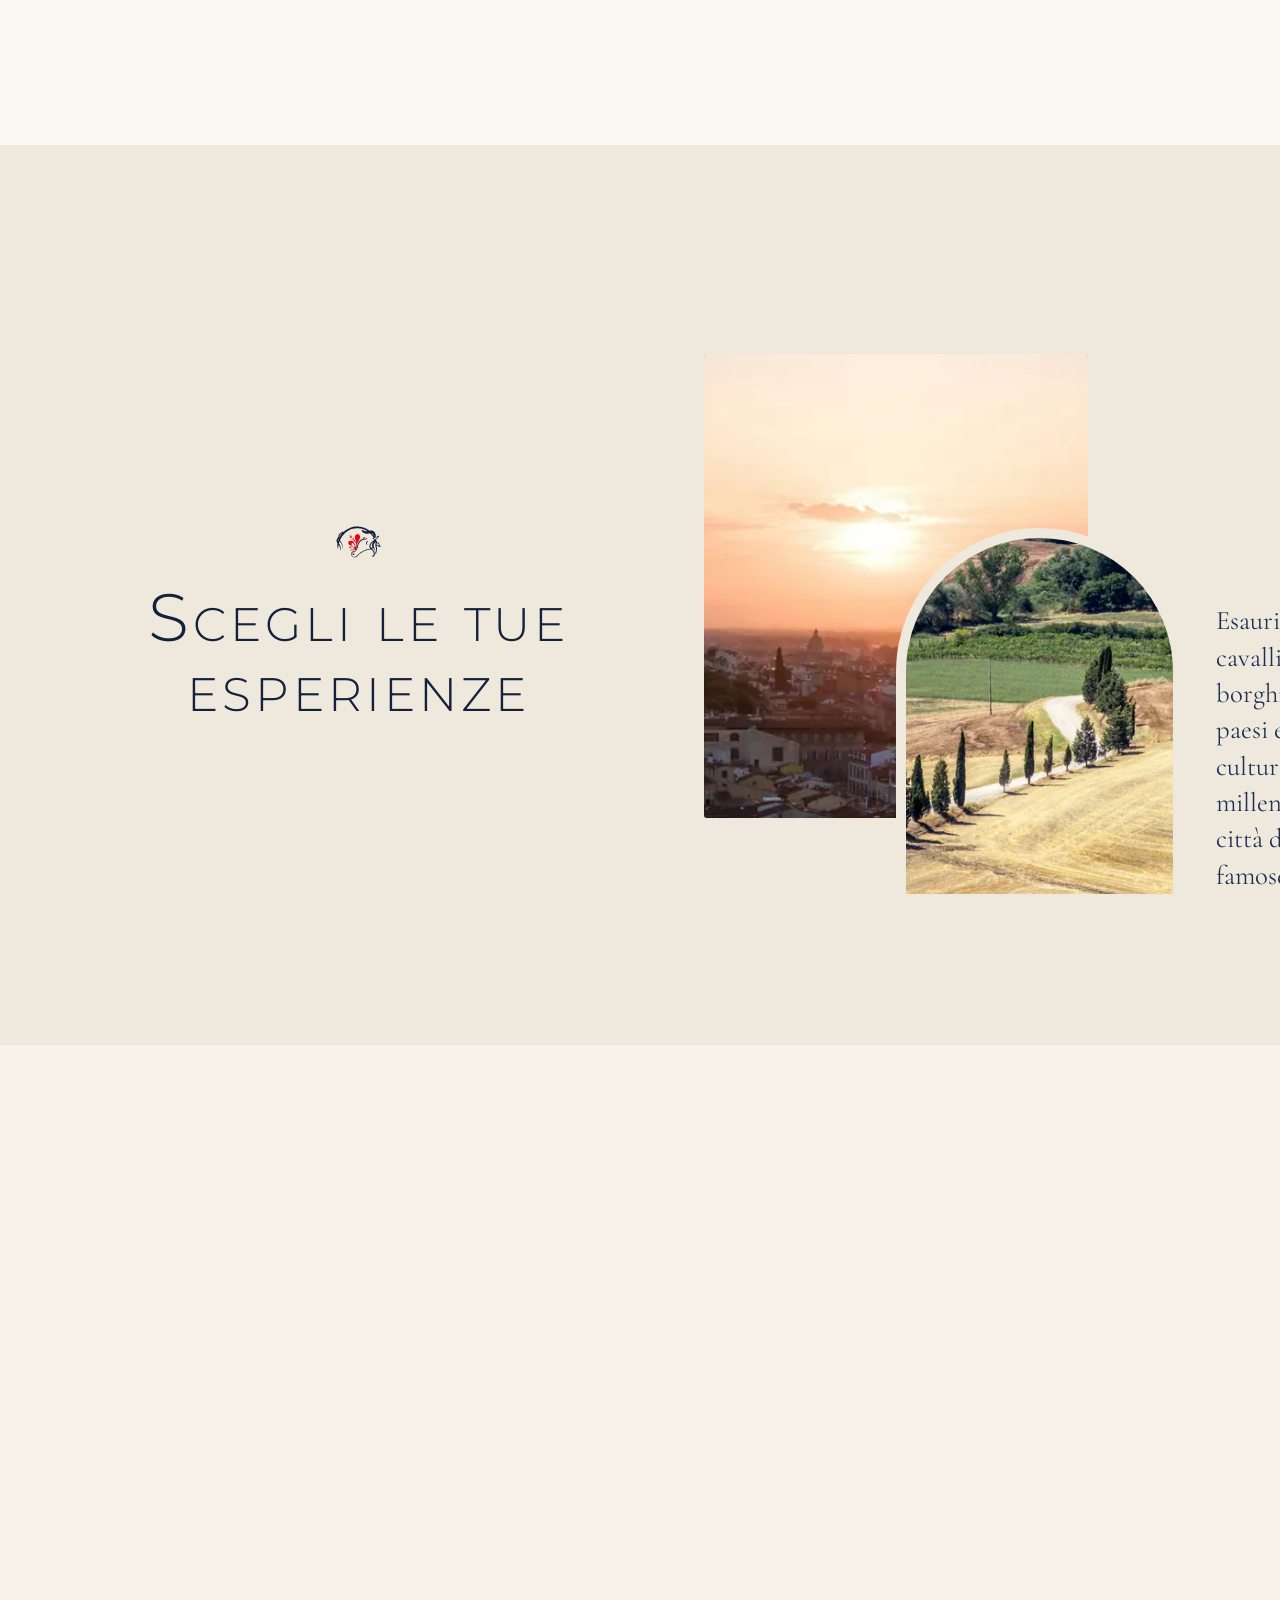
==== commit feb628e9: "Logo nel verso giusto: ruotato di 90° in senso orario Il JPEG dentro il PDF era girato per stare in " ====
--- a/index.html
+++ b/index.html
@@ -60,8 +60,8 @@
     <span class="sr-only">Apri il menu</span>
   </button>
   <a class="brand" href="#home" aria-label="Horses of Florence, torna all’inizio">
-    <img class="brand__mark brand__mark--navy" src="assets/img/brand/mark-navy.svg" width="34" height="47" alt="">
-    <img class="brand__mark brand__mark--ivory" src="assets/img/brand/mark-ivory.svg" width="34" height="47" alt="">
+    <img class="brand__mark brand__mark--navy" src="assets/img/brand/mark-navy.svg" width="47" height="34" alt="">
+    <img class="brand__mark brand__mark--ivory" src="assets/img/brand/mark-ivory.svg" width="47" height="34" alt="">
     <span class="wordmark brand__name"><span>H</span>orses of <span>F</span>lorence</span>
   </a>
   <ul class="langs" aria-label="Lingua">
@@ -144,7 +144,7 @@
         <div class="hero__mist"></div>
       </div>
       <div class="hero__title">
-        <img class="hero__mark" src="assets/img/brand/mark-navy.svg" width="74" height="103" alt="">
+        <img class="hero__mark" src="assets/img/brand/mark-navy.svg" width="103" height="74" alt="">
         <h1 id="hero-title"><span class="wordmark hero__name"><span>H</span>orses of<br class="wordmark__br"> <span>F</span>lorence</span></h1>
         <p class="hero__tagline">A cavallo in viaggio verso l’armonia.</p>
       </div>
@@ -254,7 +254,7 @@
   <section class="foryou" id="noi-per-voi" data-tone="light" aria-labelledby="foryou-title">
     <div class="wrap">
       <header class="title" data-view>
-        <img class="title__mark" src="assets/img/brand/mark-navy.svg" width="30" height="42" alt="" loading="lazy">
+        <img class="title__mark" src="assets/img/brand/mark-navy.svg" width="42" height="30" alt="" loading="lazy">
         <h2 class="title__text" id="foryou-title">Noi per voi</h2>
       </header>
       <div class="foryou__grid">
@@ -273,11 +273,11 @@
       <p class="foryou__lead" data-view>Effettueremo insieme canalizzazione con i cavalli sia da terra che in sella:</p>
       <ul class="foryou__aims">
         <li data-view>
-          <img src="assets/img/brand/mark-navy.svg" width="22" height="31" alt="" loading="lazy">
+          <img src="assets/img/brand/mark-navy.svg" width="31" height="22" alt="" loading="lazy">
           <p>Per migliorare il rapporto con il proprio amico a quattro zampe, sia compagno di vita oppure di lavoro;</p>
         </li>
         <li data-view>
-          <img src="assets/img/brand/mark-navy.svg" width="22" height="31" alt="" loading="lazy">
+          <img src="assets/img/brand/mark-navy.svg" width="31" height="22" alt="" loading="lazy">
           <p>Con l’aiuto dei cavalli, per superare blocchi emotivi che a volte ci affliggono, ritrovare se stessi o semplicemente per rigenerarsi, recuperare energie preziose di cui, talvolta, la vita frenetica che facciamo ci priva.</p>
         </li>
       </ul>
@@ -295,7 +295,7 @@
           <path d="M0 135.8C25 139.2 100 152.6 150 156.1C200 159.7 250 156.5 300 157C350 157.5 400 170.9 450 159.3C500 147.6 550 101.7 600 87.3C650 72.8 700 70.8 750 72.5C800 74.2 850 92.1 900 97.5C950 102.8 1000 92.6 1050 104.5C1100 116.4 1150 157.2 1200 168.6C1250 180 1300 180.3 1350 173C1400 165.7 1450 134.7 1500 125C1550 115.3 1600 124.6 1650 115C1700 105.5 1750 74.5 1800 67.9C1850 61.3 1900 63.4 1950 75.4C2000 87.4 2050 128.1 2100 139.8C2150 151.5 2200 140.7 2250 145.7C2300 150.6 2350 168.4 2400 169.5C2450 170.6 2500 166.9 2550 152.1C2600 137.2 2650 91.7 2700 80.5C2750 69.3 2800 83.9 2850 84.9C2900 86 2950 82.8 3000 86.8C3050 90.8 3100 93.9 3150 109C3200 124.1 3250 169.1 3300 177.5C3350 185.9 3400 166.5 3450 159.2C3500 151.8 3550 141 3600 133.4C3650 125.9 3700 126.4 3750 113.8C3800 101.1 3850 61.5 3900 57.5C3950 53.5 4000 77.1 4050 89.9C4100 102.6 4175 126.5 4200 133.8"/>
         </svg>
         <div class="xp__intro">
-          <img class="title__mark" src="assets/img/brand/mark-navy.svg" width="30" height="42" alt="" loading="lazy">
+          <img class="title__mark" src="assets/img/brand/mark-navy.svg" width="42" height="30" alt="" loading="lazy">
           <h2 class="xp__title" id="xp-title">Scegli le tue esperienze</h2>
         </div>
         <article class="xp__panel xp__panel--1">
@@ -426,7 +426,7 @@
     </div>
     <div class="wrap night__inner">
       <header class="title title--light" data-view>
-        <img class="title__mark" src="assets/img/brand/mark-ivory.svg" width="30" height="42" alt="" loading="lazy">
+        <img class="title__mark" src="assets/img/brand/mark-ivory.svg" width="42" height="30" alt="" loading="lazy">
         <h2 class="title__text" id="contact-title">Contatti</h2>
       </header>
       <p class="night__invite" data-view>Non aspettare domani per prenderti cura di Te, di Voi.</p>
@@ -459,7 +459,7 @@
 <footer class="site-footer" data-tone="dark">
   <div class="site-footer__inner">
     <a class="site-footer__brand" href="#home" aria-label="Horses of Florence, torna all’inizio">
-      <img class="site-footer__mark" src="assets/img/brand/mark-ivory.svg" width="80" height="112" alt="" loading="lazy" decoding="async">
+      <img class="site-footer__mark" src="assets/img/brand/mark-ivory.svg" width="112" height="80" alt="" loading="lazy" decoding="async">
       <span class="wordmark site-footer__name"><span>H</span>orses of <span>F</span>lorence</span>
     </a>
     <p class="site-footer__tagline">A cavallo in viaggio verso l’armonia.</p>
--- a/assets/css/style.css
+++ b/assets/css/style.css
@@ -110,7 +110,7 @@
 .menu-open .menu-btn__lines { transform: translateY(3.5px) rotate(45deg); }
 .menu-open .menu-btn__lines::after { width: 28px; transform: translateY(-7px) rotate(-90deg); }
 .brand { display: flex; align-items: center; gap: 12px; text-decoration: none; transition: opacity .6s var(--ease), transform .6s var(--ease); }
-.brand__mark { width: auto; height: 40px; }
+.brand__mark { width: auto; height: 31px; }
 .brand__mark--ivory, .is-dark .brand__mark--navy { display: none; }
 .is-dark .brand__mark--ivory { display: block; }
 .brand__name { font-size: .98rem; }
@@ -204,7 +204,7 @@
   opacity: calc(1 - clamp(0, calc((var(--p, 0) - .02) / .13), 1));
   transform: translateY(calc(var(--p, 0) * -22svh));
 }
-.hero__mark { width: auto; height: clamp(54px, 8.5svh, 92px); margin: 0 auto 2.4svh; }
+.hero__mark { width: auto; height: clamp(46px, 7svh, 78px); margin: 0 auto 2.6svh; }
 .hero__title h1 { font-weight: 300; line-height: 1; color: var(--navy); }
 .hero__name { font-size: clamp(2rem, .9rem + 4.4vw, 5.6rem); font-weight: 300; letter-spacing: .085em; }
 .hero__tagline { margin-top: 1.6svh; font-family: var(--serif); font-style: italic; font-weight: 400; font-size: clamp(1.15rem, .95rem + .9vw, 1.8rem); color: var(--navy-2); }
@@ -343,7 +343,7 @@
    Titoli di sezione (maiuscoletto del logo, marchio sopra)
    ========================================================================== */
 .title { text-align: center; opacity: var(--e, 1); transform: translateY(calc((1 - var(--e, 1)) * 26px)); }
-.title__mark { width: auto; height: 42px; margin: 0 auto 22px; }
+.title__mark { width: auto; height: 32px; margin: 0 auto 24px; }
 .title__text { font-family: var(--caps); font-variant-caps: small-caps; font-synthesis: small-caps; font-weight: 300; font-size: clamp(2.5rem, 1.4rem + 3.8vw, 5.4rem); letter-spacing: .07em; line-height: 1; color: var(--navy); }
 .title--light .title__text { color: var(--ivory); }
 
@@ -366,7 +366,7 @@
 .foryou__aims { display: grid; grid-template-columns: 1fr 1fr; border-top: 1px solid var(--hair); border-bottom: 1px solid var(--hair); }
 .foryou__aims li { padding: clamp(36px, 6vh, 64px) clamp(20px, 4vw, 64px); text-align: center; opacity: clamp(0, calc(var(--e, 1) * 1.5 - .3), 1); transform: translateY(calc((1 - var(--e, 1)) * 24px)); }
 .foryou__aims li + li { border-left: 1px solid var(--hair); }
-.foryou__aims img { width: auto; height: 30px; margin: 0 auto 20px; }
+.foryou__aims img { width: auto; height: 23px; margin: 0 auto 20px; }
 .foryou__aims p { font-family: var(--serif); font-size: clamp(1.2rem, .95rem + .8vw, 1.6rem); line-height: 1.38; color: var(--navy-2); }
 .foryou__closing { margin: clamp(90px, 15vh, 170px) auto 0; max-width: 30ch; text-align: center; font-family: var(--serif); font-style: italic; font-size: clamp(1.6rem, 1.05rem + 1.9vw, 2.9rem); line-height: 1.2; color: var(--navy); }
 .foryou__closing span { display: block; opacity: clamp(0, calc(var(--e, 1) * 1.5 - .3), 1); text-wrap: balance; }
@@ -455,7 +455,7 @@
 .site-footer { background: var(--deep); color: rgba(247, 243, 235, .78); padding: clamp(70px, 10vh, 110px) var(--gutter) 40px; text-align: center; border-top: 1px solid var(--hair-light); }
 .site-footer__inner { max-width: 980px; margin-inline: auto; display: flex; flex-direction: column; align-items: center; gap: 28px; }
 .site-footer__brand { display: flex; flex-direction: column; align-items: center; gap: 18px; text-decoration: none; color: var(--ivory); }
-.site-footer__mark { width: auto; height: 76px; }
+.site-footer__mark { width: auto; height: 58px; }
 .site-footer__name { font-size: 1.25rem; }
 .site-footer__tagline { margin-top: -8px; font-family: var(--serif); font-style: italic; font-size: 1.35rem; color: var(--silver-light); }
 .site-footer__req { display: flex; flex-wrap: wrap; justify-content: center; gap: 8px 0; font-family: var(--caps); font-variant-caps: small-caps; font-synthesis: small-caps; letter-spacing: .08em; font-size: 1rem; color: var(--ivory); }
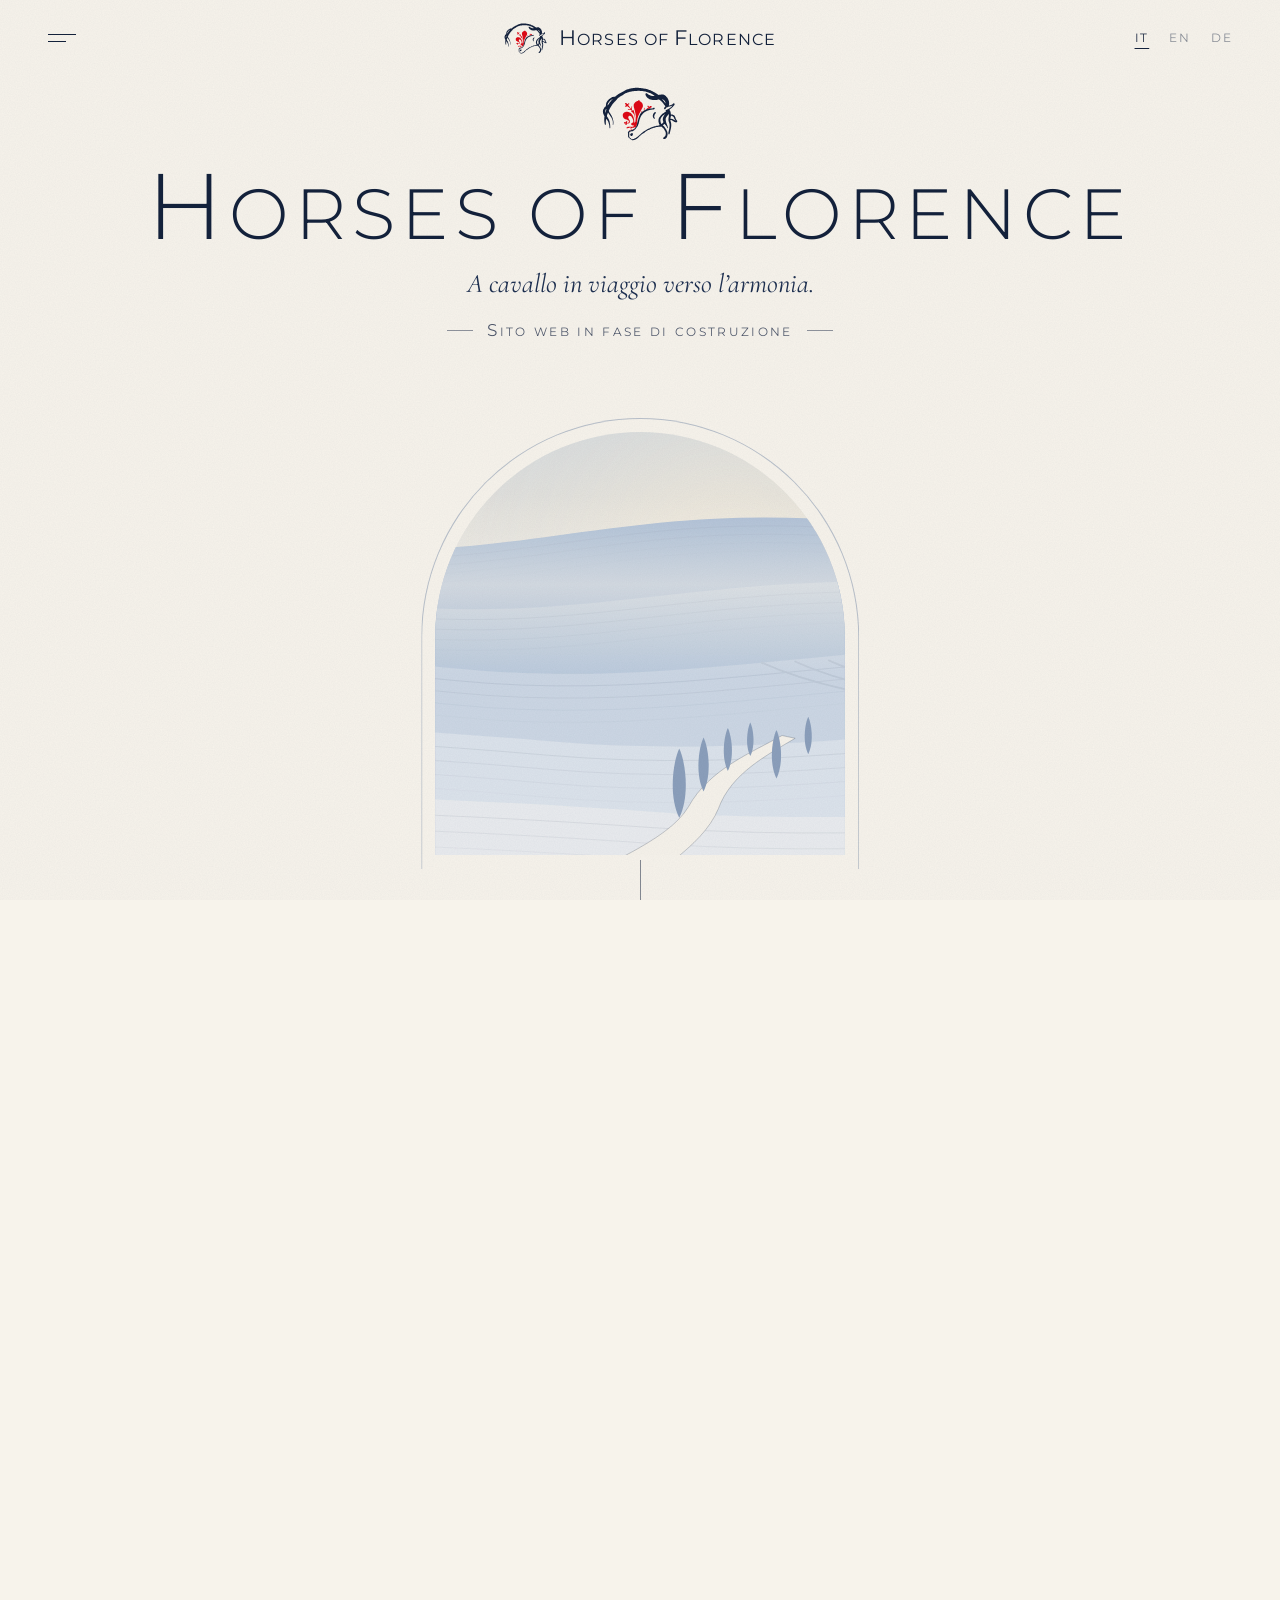
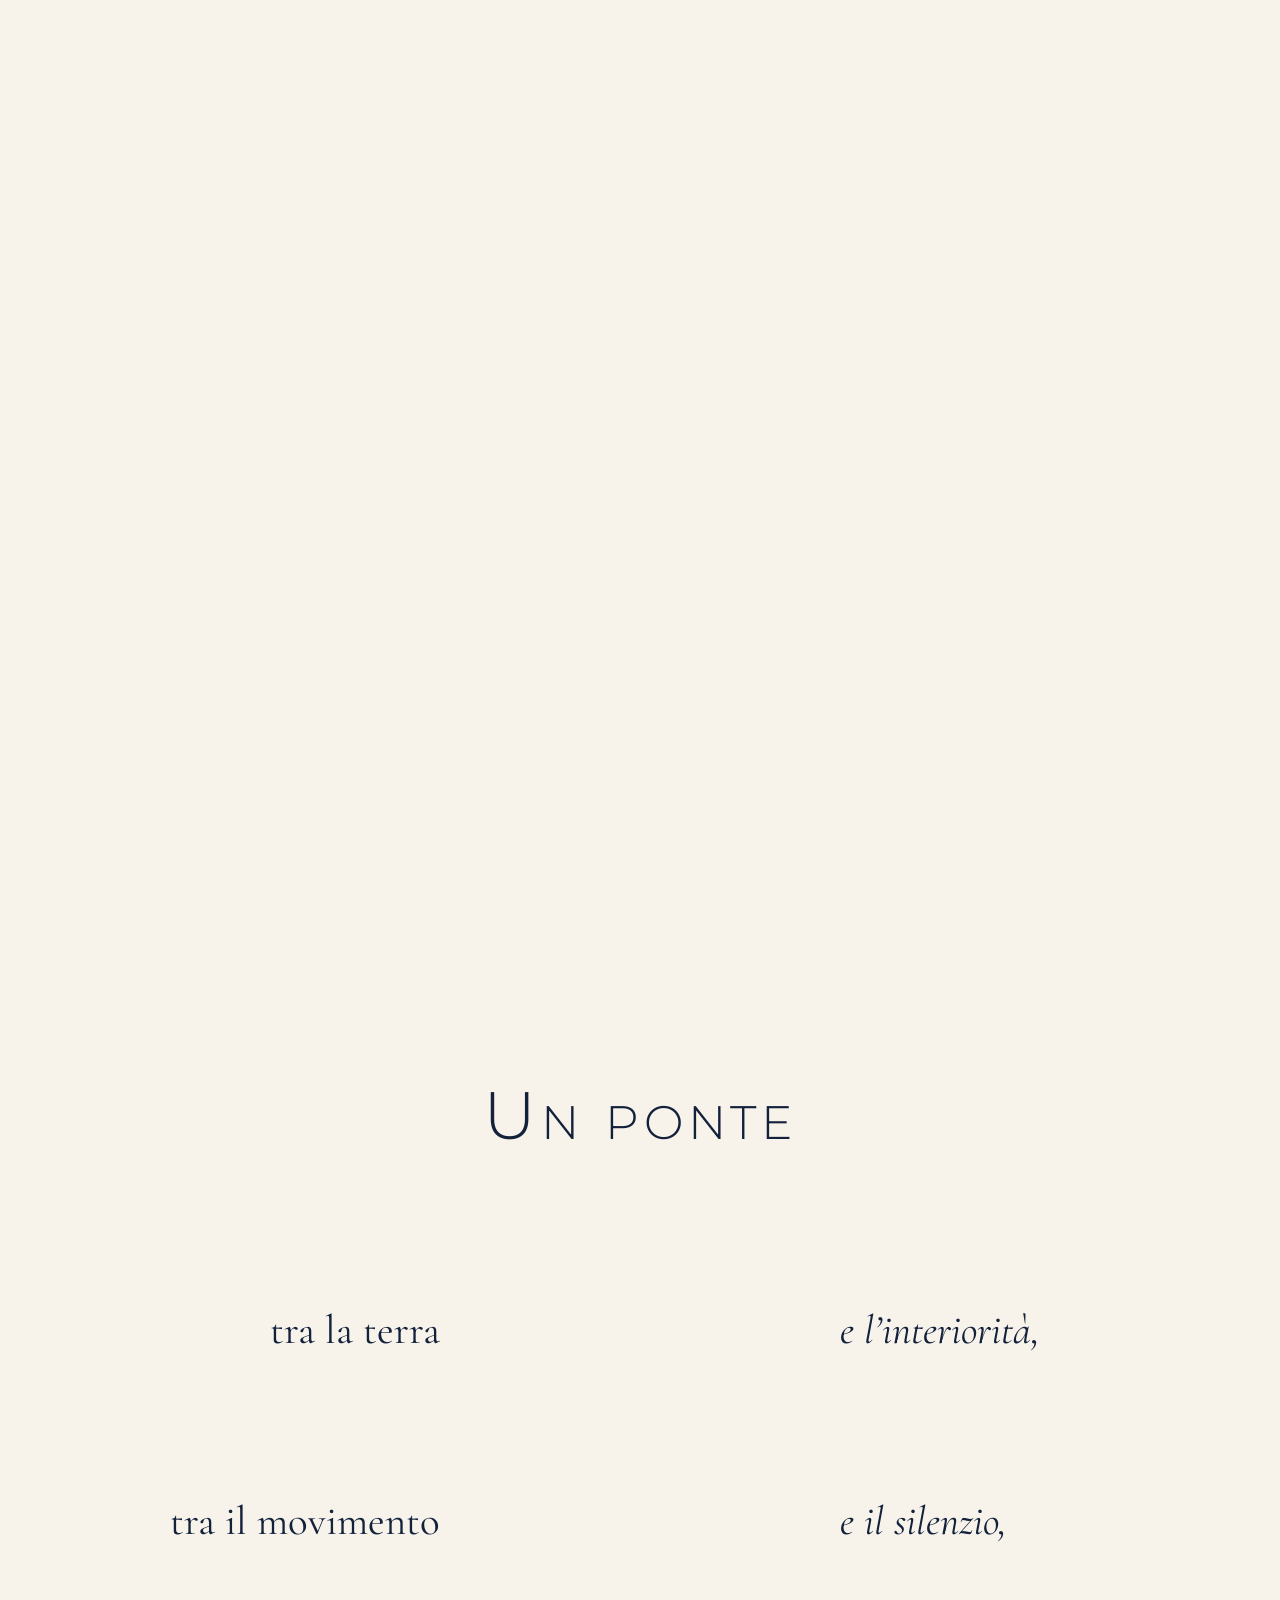
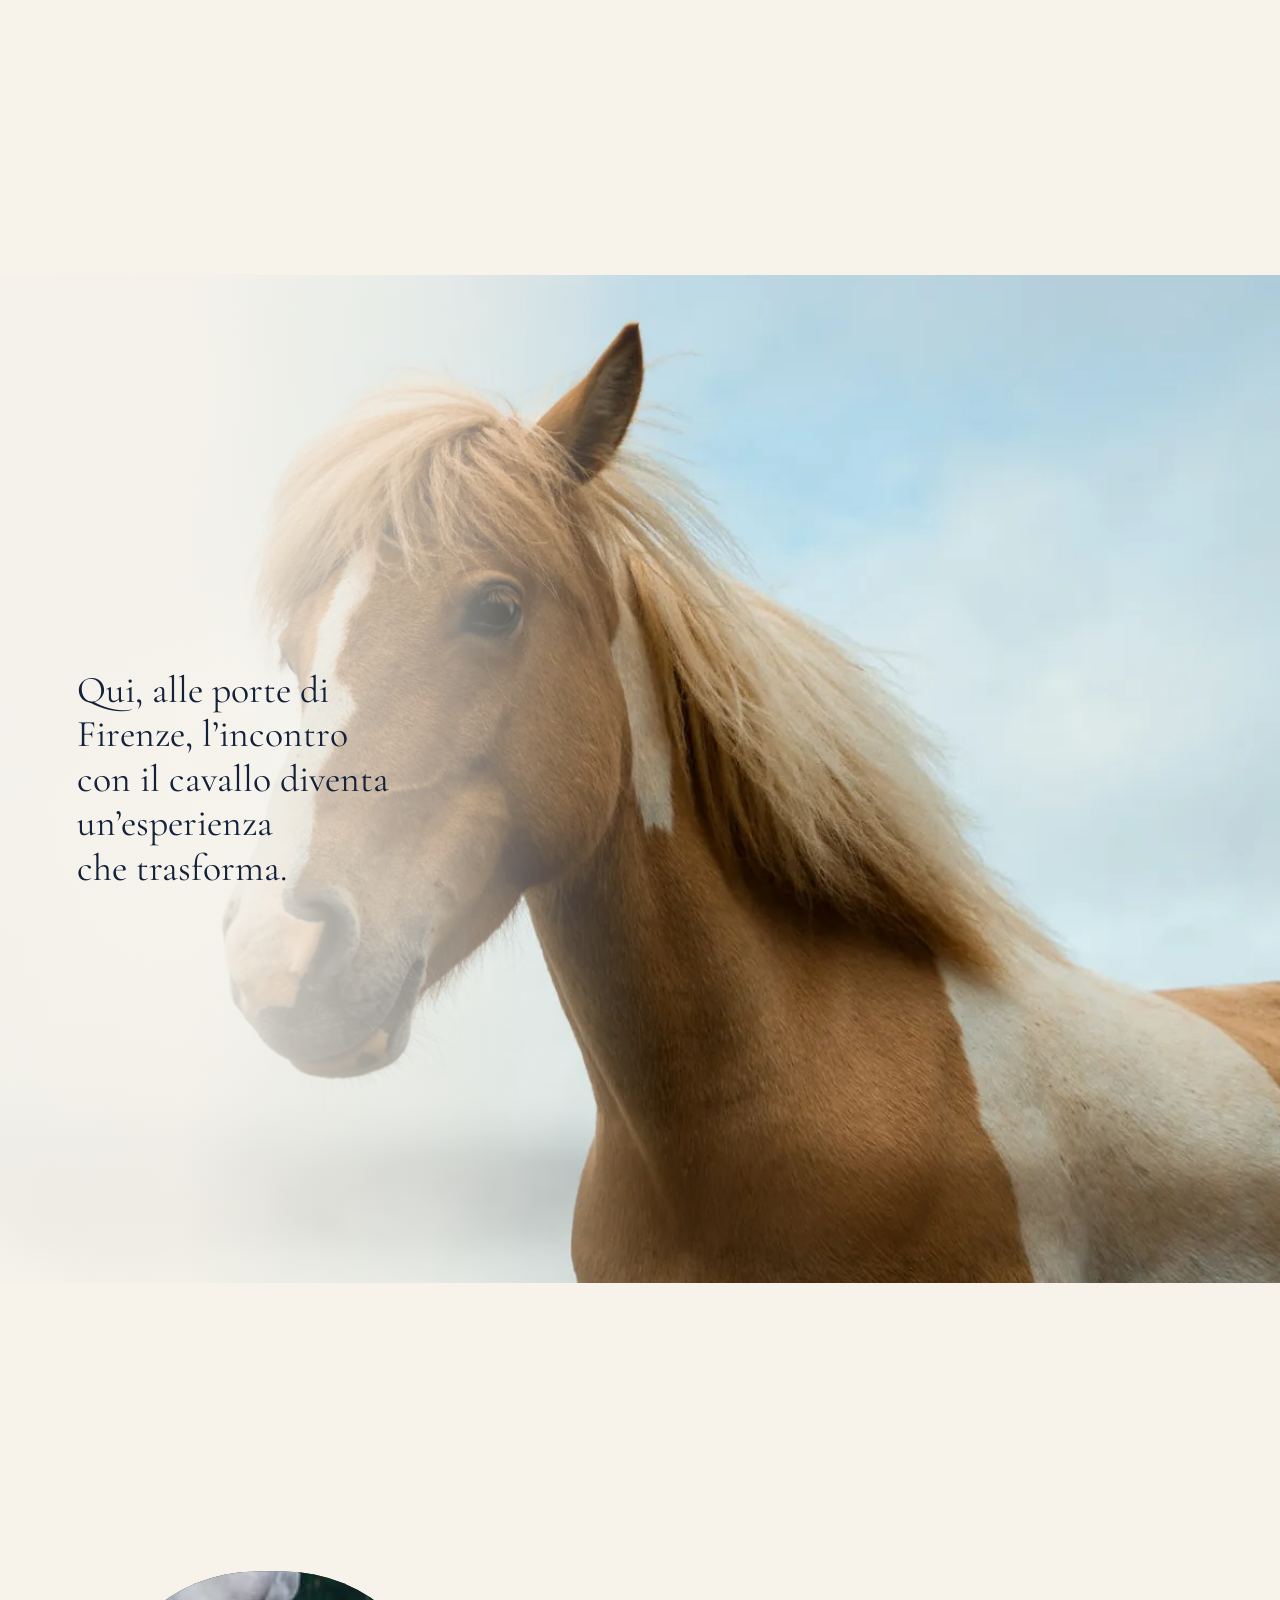
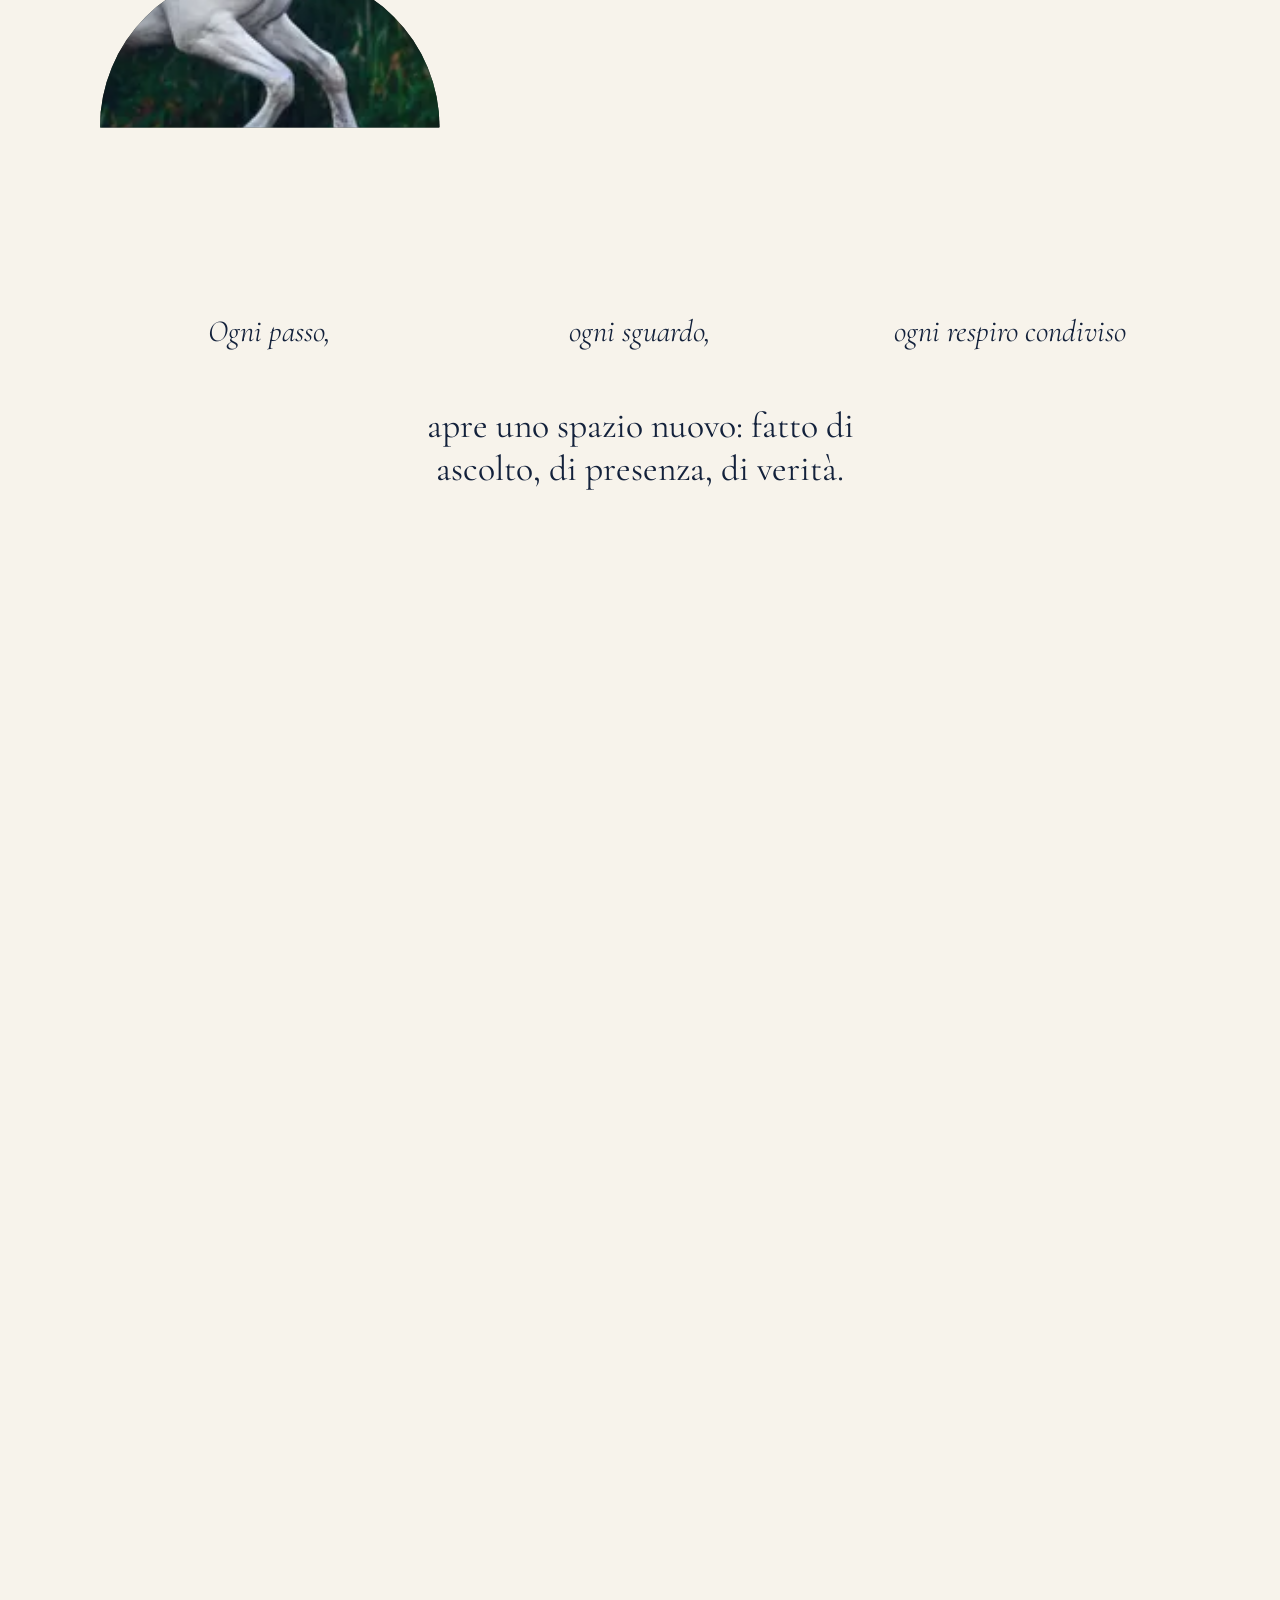
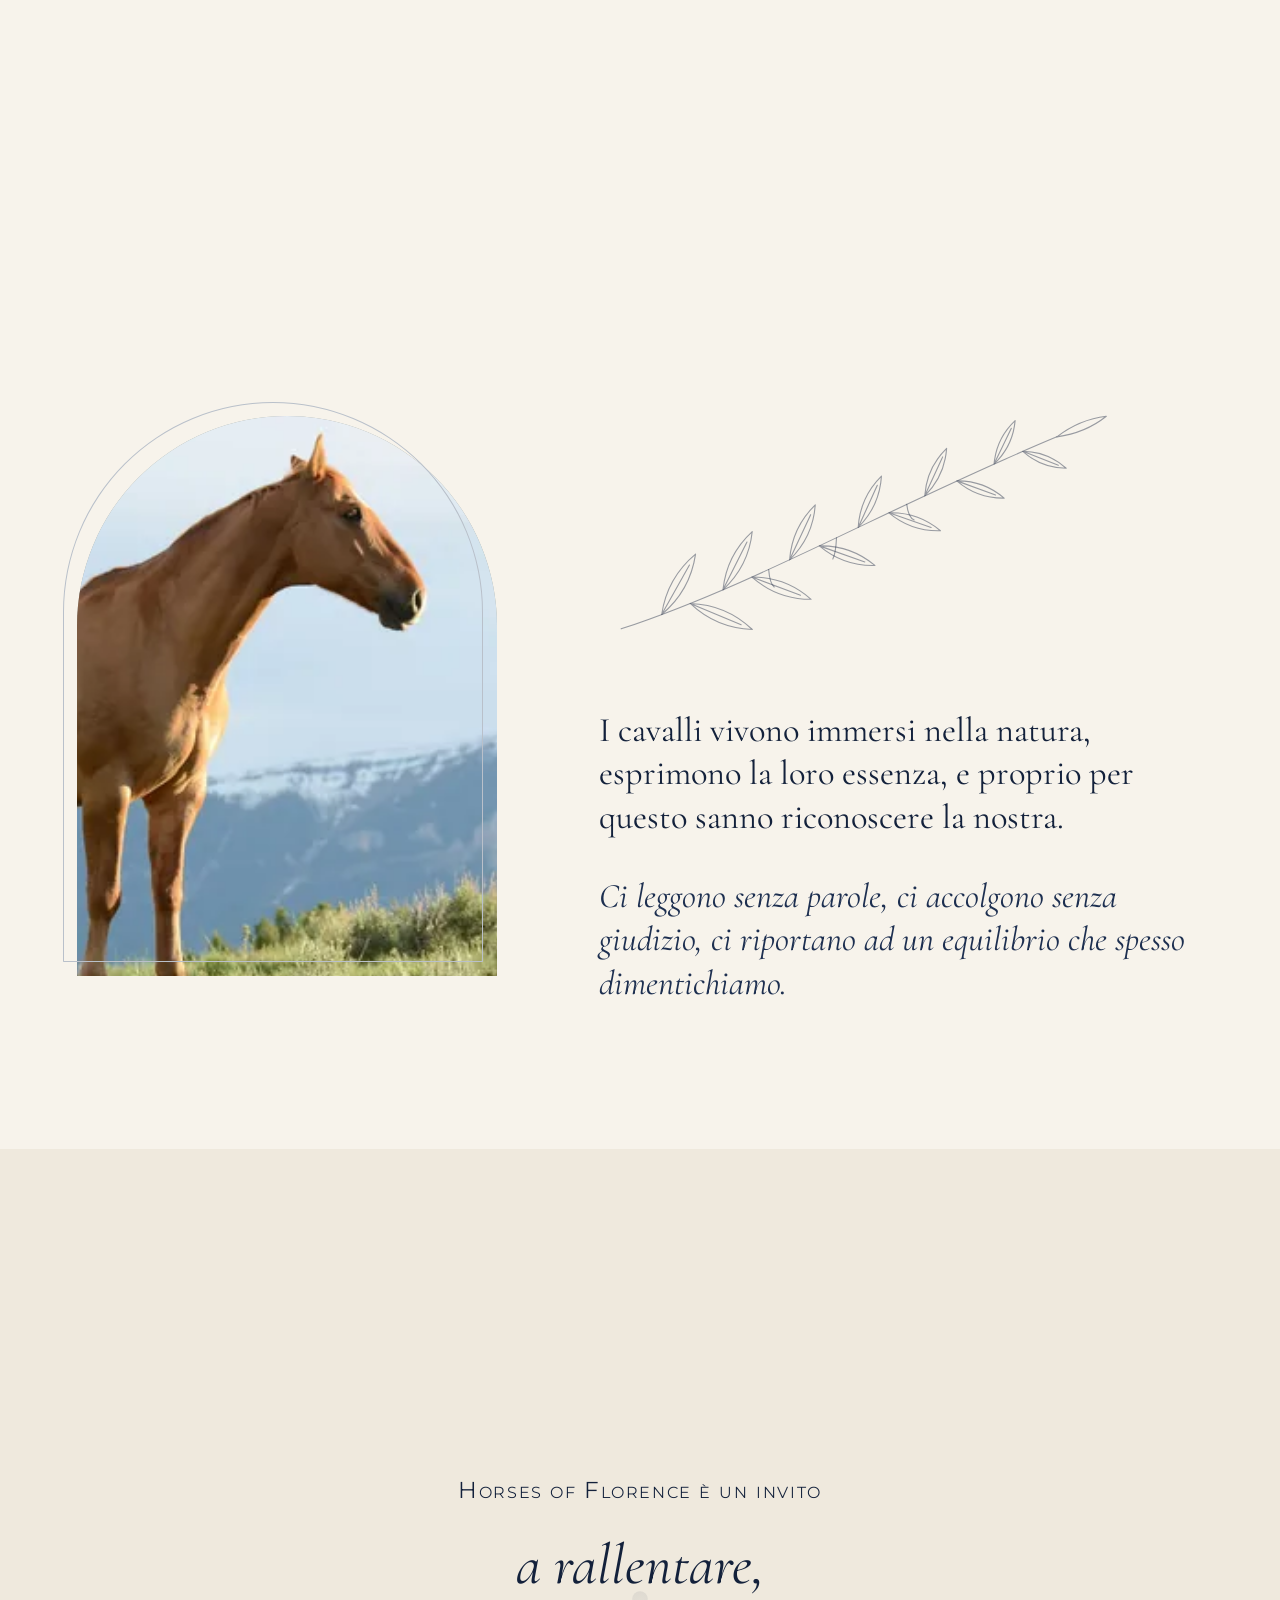
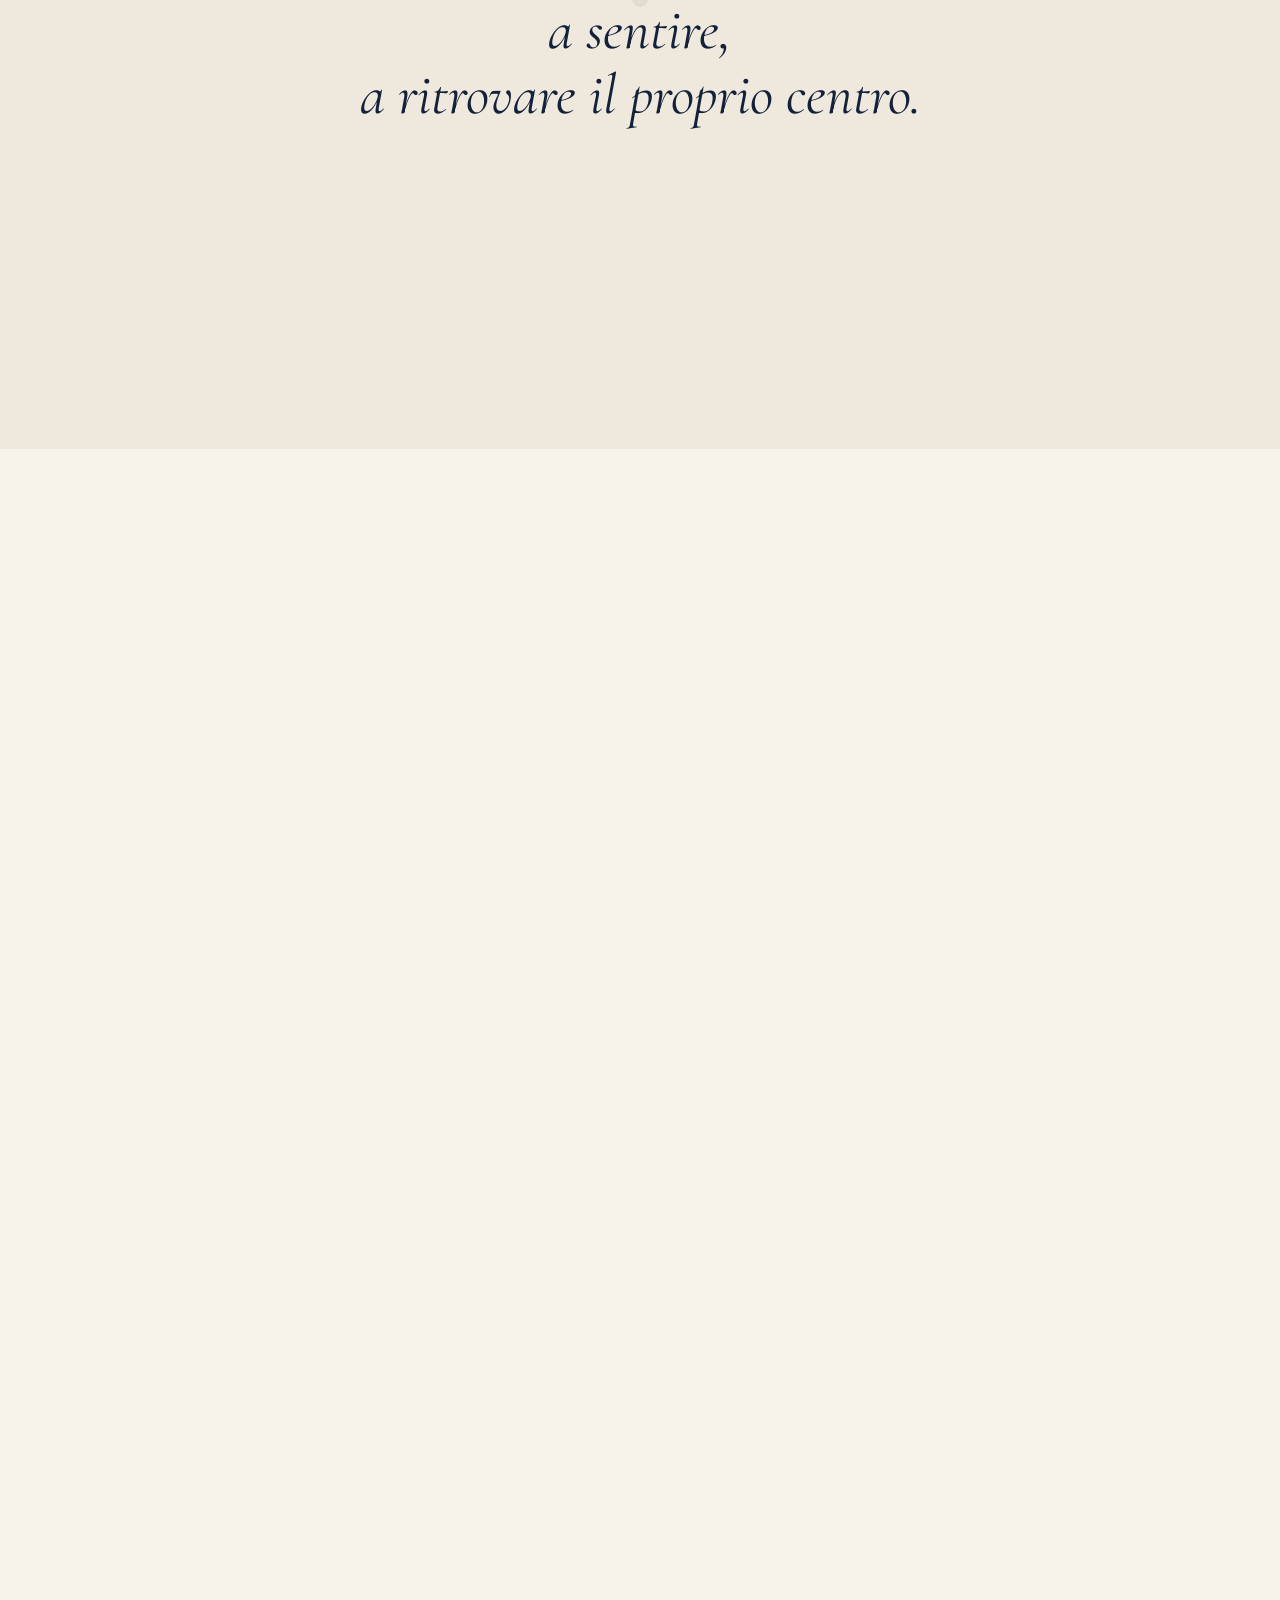
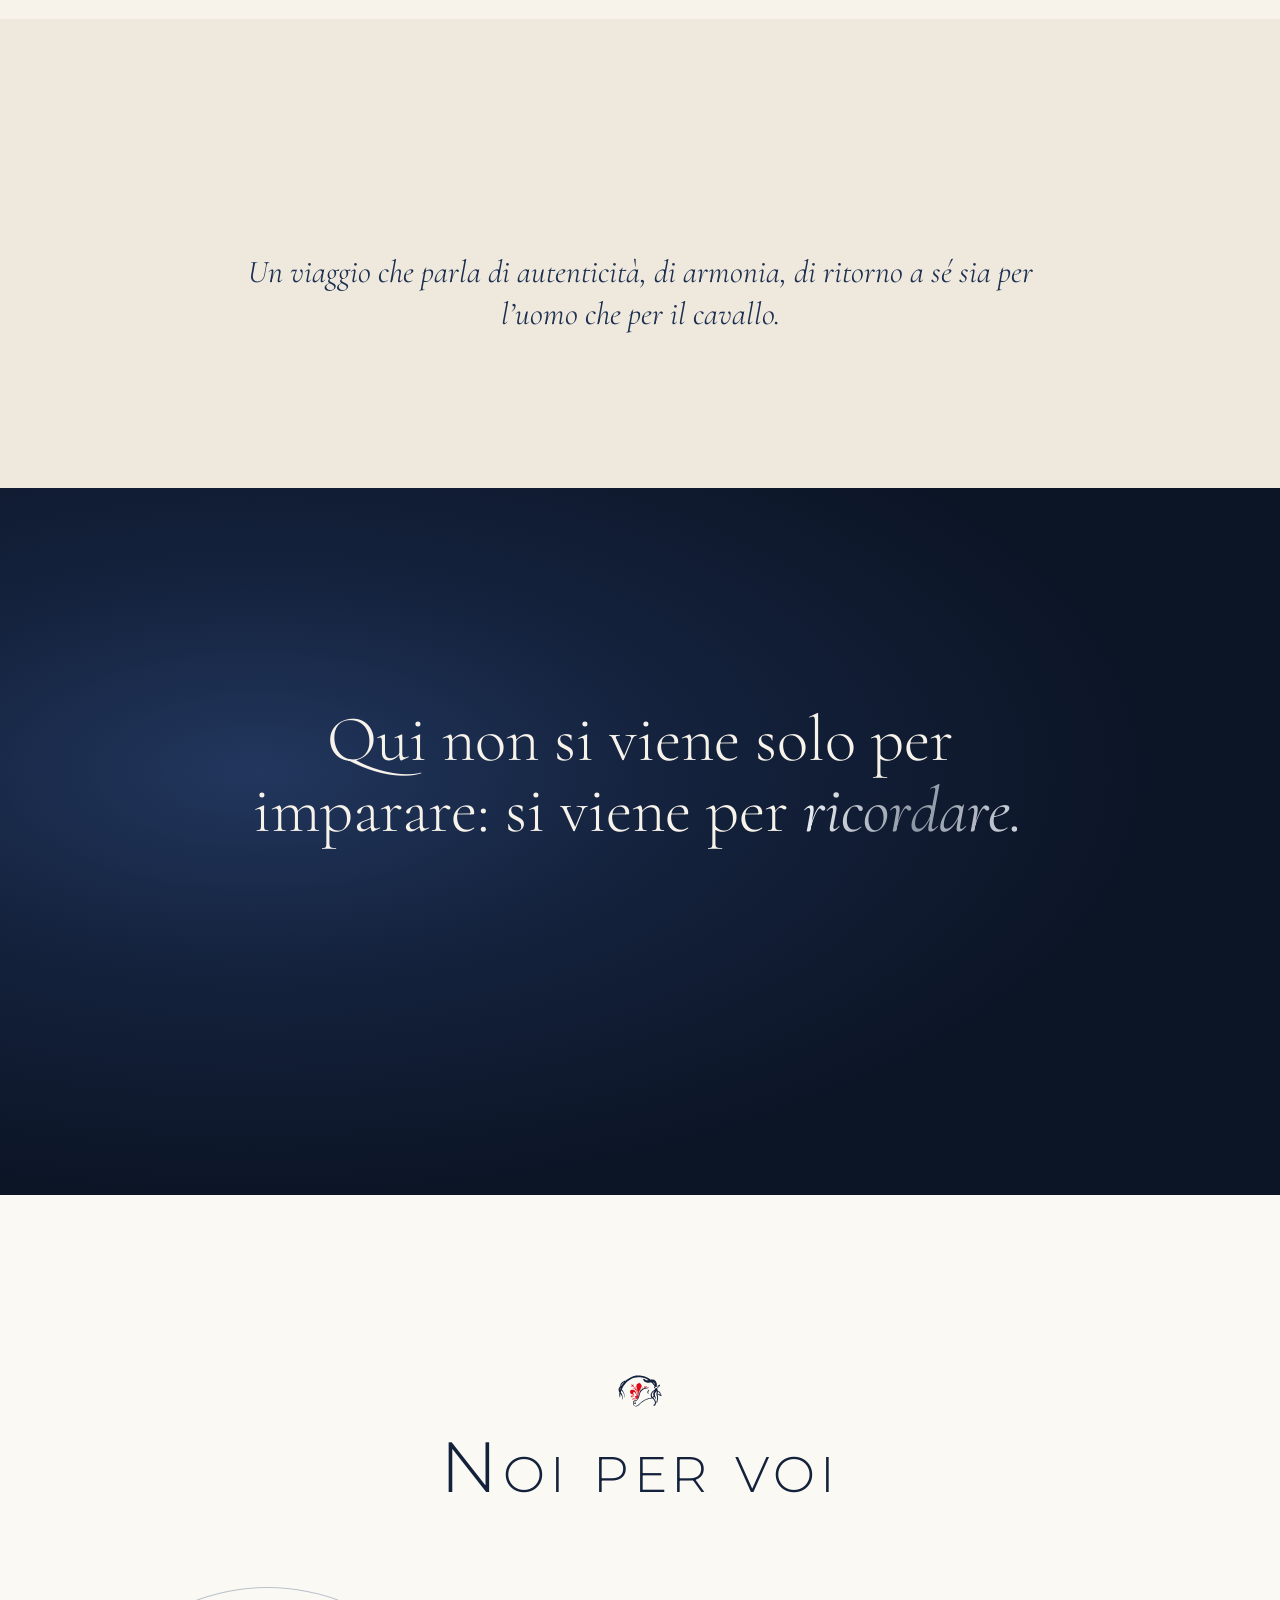
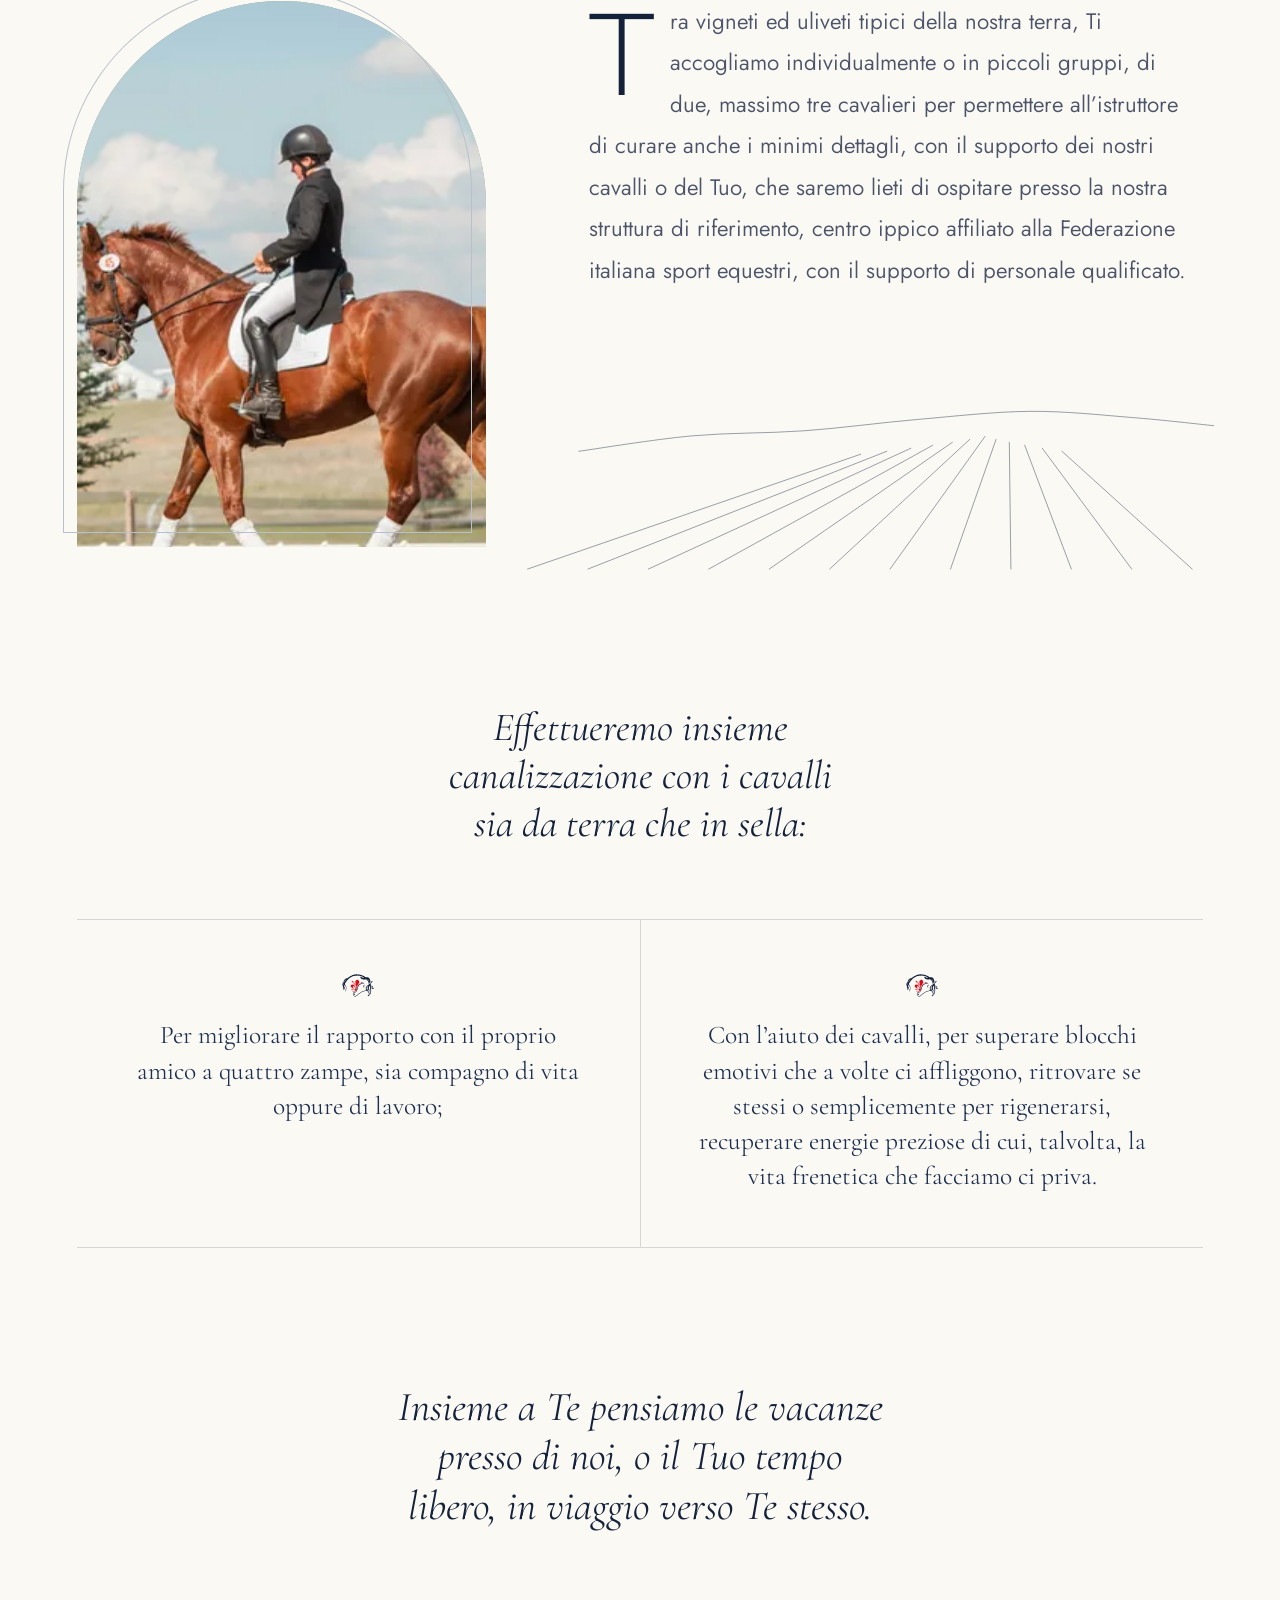
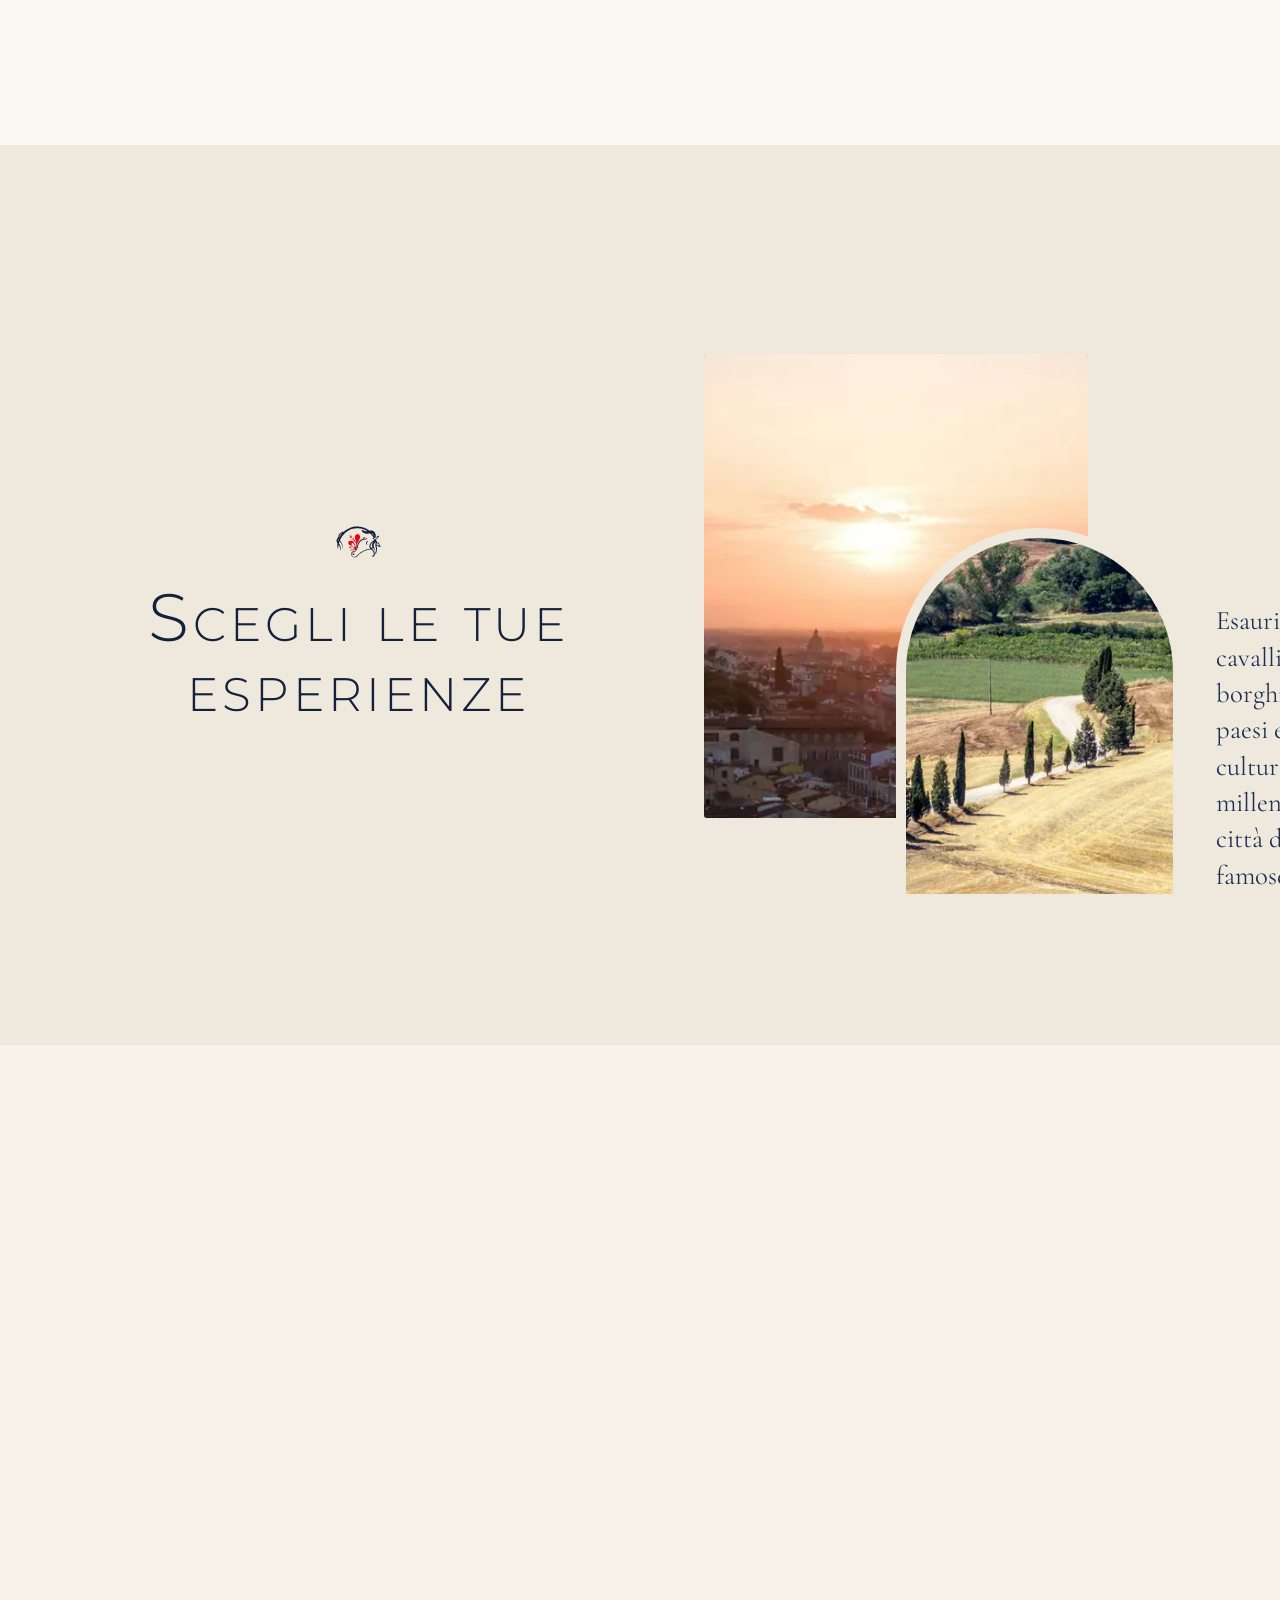
==== commit fdf0f387: "Contatti, scritta «in costruzione» e due foto sostituite - Email info@horsesofflorence.com; cellular" ====
--- a/index.html
+++ b/index.html
@@ -21,21 +21,21 @@
 <meta property="og:locale" content="it_IT">
 <meta property="og:locale:alternate" content="en_GB">
 <meta property="og:locale:alternate" content="de_DE">
-<meta property="og:image" content="https://metm98.github.io/HorsesOfFlorence/assets/img/brand/og-image.jpg">
+<meta property="og:image" content="https://metm98.github.io/HorsesOfFlorence/assets/img/brand/og-image.jpg?v=a5177ff8">
 <meta property="og:image:width" content="1200">
 <meta property="og:image:height" content="630">
 <meta property="og:image:alt" content="Horses of Florence. A cavallo in viaggio verso l’armonia.">
 <meta name="twitter:card" content="summary_large_image">
-<link rel="icon" href="assets/img/brand/favicon.svg" type="image/svg+xml">
-<link rel="icon" type="image/png" sizes="32x32" href="assets/img/brand/favicon-32.png">
-<link rel="apple-touch-icon" href="assets/img/brand/apple-touch-icon.png">
-<link rel="manifest" href="site.webmanifest">
+<link rel="icon" href="assets/img/brand/favicon.svg?v=20346423" type="image/svg+xml">
+<link rel="icon" type="image/png" sizes="32x32" href="assets/img/brand/favicon-32.png?v=c790f689">
+<link rel="apple-touch-icon" href="assets/img/brand/apple-touch-icon.png?v=dfd5c25b">
+<link rel="manifest" href="site.webmanifest?v=2aa8934a">
 <link rel="preload" href="assets/fonts/montserrat.woff2" as="font" type="font/woff2" crossorigin>
 <link rel="preload" href="assets/fonts/cormorant-garamond.woff2" as="font" type="font/woff2" crossorigin>
 <link rel="preload" href="assets/fonts/cormorant-garamond-italic.woff2" as="font" type="font/woff2" crossorigin>
 <link rel="preload" href="assets/fonts/jost.woff2" as="font" type="font/woff2" crossorigin>
 <link rel="preload" as="image" href="assets/img/photos/mane-1600.webp" imagesrcset="assets/img/photos/mane-1024.webp 1024w, assets/img/photos/mane-1600.webp 1600w, assets/img/photos/mane-2400.webp 2400w" imagesizes="100vw">
-<link rel="stylesheet" href="assets/css/style.css">
+<link rel="stylesheet" href="assets/css/style.css?v=e17e0f57">
 <script>document.documentElement.classList.replace('no-js','js');if(matchMedia('(prefers-reduced-motion: reduce)').matches)document.documentElement.classList.add('still')</script>
 <script type="application/ld+json">
 {
@@ -45,8 +45,8 @@
   "slogan": "A cavallo in viaggio verso l\u2019armonia.",
   "description": "Nel cuore del Chianti fiorentino, dove l\u2019aria profuma di storia e la luce accarezza le colline tipiche di questa terra, nasce Horses of Florence, per cui il cavallo non \u00e8 solo compagno, ma guida.",
   "url": "https://metm98.github.io/HorsesOfFlorence/",
-  "image": "https://metm98.github.io/HorsesOfFlorence/assets/img/brand/og-image.jpg",
-  "logo": "https://metm98.github.io/HorsesOfFlorence/assets/img/brand/logo.svg",
+"email": "info@horsesofflorence.com",  "image": "https://metm98.github.io/HorsesOfFlorence/assets/img/brand/og-image.jpg?v=a5177ff8",
+  "logo": "https://metm98.github.io/HorsesOfFlorence/assets/img/brand/logo.svg?v=d2eac5e4",
   "address": { "@type": "PostalAddress", "addressRegion": "FI", "addressCountry": "IT" }
 }
 </script>
@@ -60,8 +60,8 @@
     <span class="sr-only">Apri il menu</span>
   </button>
   <a class="brand" href="#home" aria-label="Horses of Florence, torna all’inizio">
-    <img class="brand__mark brand__mark--navy" src="assets/img/brand/mark-navy.svg" width="47" height="34" alt="">
-    <img class="brand__mark brand__mark--ivory" src="assets/img/brand/mark-ivory.svg" width="47" height="34" alt="">
+    <img class="brand__mark brand__mark--navy" src="assets/img/brand/mark-navy.svg?v=14a98627" width="47" height="34" alt="">
+    <img class="brand__mark brand__mark--ivory" src="assets/img/brand/mark-ivory.svg?v=e7610d0f" width="47" height="34" alt="">
     <span class="wordmark brand__name"><span>H</span>orses of <span>F</span>lorence</span>
   </a>
   <ul class="langs" aria-label="Lingua">
@@ -144,10 +144,10 @@
         <div class="hero__mist"></div>
       </div>
       <div class="hero__title">
-        <img class="hero__mark" src="assets/img/brand/mark-navy.svg" width="103" height="74" alt="">
+        <img class="hero__mark" src="assets/img/brand/mark-navy.svg?v=14a98627" width="103" height="74" alt="">
         <h1 id="hero-title"><span class="wordmark hero__name"><span>H</span>orses of<br class="wordmark__br"> <span>F</span>lorence</span></h1>
         <p class="hero__tagline">A cavallo in viaggio verso l’armonia.</p>
-      </div>
+<p class="hero__notice">Sito web in fase di costruzione</p>      </div>
       <p class="hero__intro">
 <span class="w" style="--s:0.500">Nel</span> <span class="w" style="--s:0.511">cuore</span> <span class="w" style="--s:0.521">del</span> <span class="w" style="--s:0.532">Chianti</span> <span class="w" style="--s:0.542">fiorentino,</span> <span class="w" style="--s:0.553">dove</span> <span class="w" style="--s:0.564">l’aria</span> <span class="w" style="--s:0.574">profuma</span> <span class="w" style="--s:0.585">di</span> <span class="w" style="--s:0.595">storia</span> <span class="w" style="--s:0.606">e</span> <span class="w" style="--s:0.616">la</span> <span class="w" style="--s:0.627">luce</span> <span class="w" style="--s:0.638">accarezza</span> <span class="w" style="--s:0.648">le</span> <span class="w" style="--s:0.659">colline</span> <span class="w" style="--s:0.669">tipiche</span> <span class="w" style="--s:0.680">di</span> <span class="w" style="--s:0.691">questa</span> <span class="w" style="--s:0.701">terra,</span> <span class="w" style="--s:0.712">nasce</span> <span class="w" style="--s:0.722">Horses</span> <span class="w" style="--s:0.733">of</span> <span class="w" style="--s:0.744">Florence,</span> <span class="w" style="--s:0.754">per</span> <span class="w" style="--s:0.765">cui</span> <span class="w" style="--s:0.775">il</span> <span class="w" style="--s:0.786">cavallo</span> <span class="w" style="--s:0.796">non</span> <span class="w" style="--s:0.807">è</span> <span class="w" style="--s:0.818">solo</span> <span class="w" style="--s:0.828">compagno,</span> <span class="w" style="--s:0.839">ma</span> <span class="w" style="--s:0.849">guida.</span>       </p>
       <span class="hero__cue" aria-hidden="true"></span>
@@ -220,7 +220,7 @@
   <section class="nature" data-tone="light">
     <div class="wrap nature__grid">
       <figure class="arch nature__figure" data-view>
-        <div class="arch__frame"><img class="arch__img" src="assets/img/photos/grazing-1024.webp" srcset="assets/img/photos/grazing-640.webp 640w, assets/img/photos/grazing-1024.webp 1024w, assets/img/photos/grazing-1600.webp 1600w" sizes="(min-width: 900px) 40vw, 86vw" width="1600" height="2399" alt="Cavallo palomino che bruca tranquillo in un prato" loading="lazy" decoding="async" style="background-color:#a29884;object-position:50% 62%">
+        <div class="arch__frame"><img class="arch__img" src="assets/img/photos/hill-horse-1024.webp" srcset="assets/img/photos/hill-horse-640.webp 640w, assets/img/photos/hill-horse-1024.webp 1024w, assets/img/photos/hill-horse-1600.webp 1600w" sizes="(min-width: 900px) 40vw, 86vw" width="1600" height="900" alt="Cavallo sauro su un prato in collina, nella luce calda del mattino" loading="lazy" decoding="async" style="background-color:#9ea49e;object-position:66% 40%">
 </div>
       </figure>
       <div class="nature__text">
@@ -254,12 +254,12 @@
   <section class="foryou" id="noi-per-voi" data-tone="light" aria-labelledby="foryou-title">
     <div class="wrap">
       <header class="title" data-view>
-        <img class="title__mark" src="assets/img/brand/mark-navy.svg" width="42" height="30" alt="" loading="lazy">
+        <img class="title__mark" src="assets/img/brand/mark-navy.svg?v=14a98627" width="42" height="30" alt="" loading="lazy">
         <h2 class="title__text" id="foryou-title">Noi per voi</h2>
       </header>
       <div class="foryou__grid">
         <figure class="arch foryou__figure" data-view>
-          <div class="arch__frame"><img class="arch__img" src="assets/img/photos/herd-1024.webp" srcset="assets/img/photos/herd-640.webp 640w, assets/img/photos/herd-1024.webp 1024w, assets/img/photos/herd-1600.webp 1600w" sizes="(min-width: 900px) 38vw, 86vw" width="1600" height="1200" alt="Tre cavalli bai si affacciano curiosi dalla recinzione del paddock" loading="lazy" decoding="async" style="background-color:#89817b;object-position:50% 40%">
+          <div class="arch__frame"><img class="arch__img" src="assets/img/photos/rider-1024.webp" srcset="assets/img/photos/rider-640.webp 640w, assets/img/photos/rider-1024.webp 1024w, assets/img/photos/rider-1600.webp 1600w" sizes="(min-width: 900px) 38vw, 86vw" width="1600" height="1067" alt="Amazzone in sella a un cavallo sauro, al passo in un campo da dressage" loading="lazy" decoding="async" style="background-color:#a29a8c;object-position:66% 50%">
 </div>
         </figure>
         <div class="foryou__text">
@@ -273,11 +273,11 @@
       <p class="foryou__lead" data-view>Effettueremo insieme canalizzazione con i cavalli sia da terra che in sella:</p>
       <ul class="foryou__aims">
         <li data-view>
-          <img src="assets/img/brand/mark-navy.svg" width="31" height="22" alt="" loading="lazy">
+          <img src="assets/img/brand/mark-navy.svg?v=14a98627" width="31" height="22" alt="" loading="lazy">
           <p>Per migliorare il rapporto con il proprio amico a quattro zampe, sia compagno di vita oppure di lavoro;</p>
         </li>
         <li data-view>
-          <img src="assets/img/brand/mark-navy.svg" width="31" height="22" alt="" loading="lazy">
+          <img src="assets/img/brand/mark-navy.svg?v=14a98627" width="31" height="22" alt="" loading="lazy">
           <p>Con l’aiuto dei cavalli, per superare blocchi emotivi che a volte ci affliggono, ritrovare se stessi o semplicemente per rigenerarsi, recuperare energie preziose di cui, talvolta, la vita frenetica che facciamo ci priva.</p>
         </li>
       </ul>
@@ -295,7 +295,7 @@
           <path d="M0 135.8C25 139.2 100 152.6 150 156.1C200 159.7 250 156.5 300 157C350 157.5 400 170.9 450 159.3C500 147.6 550 101.7 600 87.3C650 72.8 700 70.8 750 72.5C800 74.2 850 92.1 900 97.5C950 102.8 1000 92.6 1050 104.5C1100 116.4 1150 157.2 1200 168.6C1250 180 1300 180.3 1350 173C1400 165.7 1450 134.7 1500 125C1550 115.3 1600 124.6 1650 115C1700 105.5 1750 74.5 1800 67.9C1850 61.3 1900 63.4 1950 75.4C2000 87.4 2050 128.1 2100 139.8C2150 151.5 2200 140.7 2250 145.7C2300 150.6 2350 168.4 2400 169.5C2450 170.6 2500 166.9 2550 152.1C2600 137.2 2650 91.7 2700 80.5C2750 69.3 2800 83.9 2850 84.9C2900 86 2950 82.8 3000 86.8C3050 90.8 3100 93.9 3150 109C3200 124.1 3250 169.1 3300 177.5C3350 185.9 3400 166.5 3450 159.2C3500 151.8 3550 141 3600 133.4C3650 125.9 3700 126.4 3750 113.8C3800 101.1 3850 61.5 3900 57.5C3950 53.5 4000 77.1 4050 89.9C4100 102.6 4175 126.5 4200 133.8"/>
         </svg>
         <div class="xp__intro">
-          <img class="title__mark" src="assets/img/brand/mark-navy.svg" width="42" height="30" alt="" loading="lazy">
+          <img class="title__mark" src="assets/img/brand/mark-navy.svg?v=14a98627" width="42" height="30" alt="" loading="lazy">
           <h2 class="xp__title" id="xp-title">Scegli le tue esperienze</h2>
         </div>
         <article class="xp__panel xp__panel--1">
@@ -426,26 +426,33 @@
     </div>
     <div class="wrap night__inner">
       <header class="title title--light" data-view>
-        <img class="title__mark" src="assets/img/brand/mark-ivory.svg" width="42" height="30" alt="" loading="lazy">
+        <img class="title__mark" src="assets/img/brand/mark-ivory.svg?v=e7610d0f" width="42" height="30" alt="" loading="lazy">
         <h2 class="title__text" id="contact-title">Contatti</h2>
       </header>
       <p class="night__invite" data-view>Non aspettare domani per prenderti cura di Te, di Voi.</p>
       <p class="night__cta" data-view>Chiedici informazioni oggi stesso.</p>
       <ul class="channels" data-view>
         <li>
-          <a href="https://wa.me/" target="_blank" rel="noopener">
+          <a href="https://wa.me/393339218552" target="_blank" rel="noopener">
             <span class="channels__name">WhatsApp</span>
-            <span class="channels__value"><mark class="todo">[da completare]</mark></span>
+            <span class="channels__value">+39 333 921 8552</span>
+            <span class="sr-only"> (si apre in una nuova scheda)</span>
           </a>
         </li>
         <li>
-          <a href="mailto:">
+          <a href="sms:+393339218552">
+            <span class="channels__name">SMS</span>
+            <span class="channels__value">+39 333 921 8552</span>
+          </a>
+        </li>
+        <li>
+          <a href="mailto:info@horsesofflorence.com">
             <span class="channels__name">Email</span>
-            <span class="channels__value"><mark class="todo">[da completare]</mark></span>
+            <span class="channels__value">info@horsesofflorence.com</span>
           </a>
         </li>
       </ul>
-    </div>
+<p class="channels__note" data-view>Cellulare: solo SMS e chiamate WhatsApp.</p>    </div>
   </section>
   <section class="apparel" data-view data-tone="dark">
     <a class="apparel__link" href="#contatti">
@@ -459,7 +466,7 @@
 <footer class="site-footer" data-tone="dark">
   <div class="site-footer__inner">
     <a class="site-footer__brand" href="#home" aria-label="Horses of Florence, torna all’inizio">
-      <img class="site-footer__mark" src="assets/img/brand/mark-ivory.svg" width="112" height="80" alt="" loading="lazy" decoding="async">
+      <img class="site-footer__mark" src="assets/img/brand/mark-ivory.svg?v=e7610d0f" width="112" height="80" alt="" loading="lazy" decoding="async">
       <span class="wordmark site-footer__name"><span>H</span>orses of <span>F</span>lorence</span>
     </a>
     <p class="site-footer__tagline">A cavallo in viaggio verso l’armonia.</p>
@@ -475,7 +482,7 @@
       <li><a href="en/" hreflang="en" lang="en">EN</a></li>
       <li><a href="de/" hreflang="de" lang="de">DE</a></li>
     </ul>
-    <div class="site-footer__meta">
+<p class="site-footer__notice">Sito web in fase di costruzione</p>    <div class="site-footer__meta">
       <p>© 2026 Horses of Florence. Tutti i diritti riservati. · <a href="privacy/">Privacy e cookie</a></p>
       <p>
         Foto: <a href="https://unsplash.com/photos/VdAyo0CkbdQ" target="_blank" rel="noopener">Alfons Taekema</a>, <a href="https://unsplash.com/photos/MoU9RTtaxWw" target="_blank" rel="noopener">David Todd McCarty</a>, <a href="https://unsplash.com/photos/jxy6anuB5b4" target="_blank" rel="noopener">Photoholgic</a>, <a href="https://unsplash.com/photos/_C-ZxPF-BtQ" target="_blank" rel="noopener">Riccardo Chiarini</a>, <a href="https://unsplash.com/photos/gRW6kNuibFo" target="_blank" rel="noopener">Greg Rivers</a>, <a href="https://unsplash.com/photos/vxzkxfJ8FlE" target="_blank" rel="noopener">Alexander Akimenko</a>, <a href="https://unsplash.com/photos/iRVq6avVGDE" target="_blank" rel="noopener">Emre</a>, <a href="https://unsplash.com/photos/xYYBo69fvQE" target="_blank" rel="noopener">Rowan Heuvel</a>, Unsplash.
@@ -483,6 +490,6 @@
     </div>
   </div>
 </footer>
-<script src="assets/js/main.js" defer></script>
+<script src="assets/js/main.js?v=2eaa312d" defer></script>
 </body>
 </html>
--- a/assets/css/style.css
+++ b/assets/css/style.css
@@ -207,7 +207,20 @@
 .hero__mark { width: auto; height: clamp(46px, 7svh, 78px); margin: 0 auto 2.6svh; }
 .hero__title h1 { font-weight: 300; line-height: 1; color: var(--navy); }
 .hero__name { font-size: clamp(2rem, .9rem + 4.4vw, 5.6rem); font-weight: 300; letter-spacing: .085em; }
-.hero__tagline { margin-top: 1.6svh; font-family: var(--serif); font-style: italic; font-weight: 400; font-size: clamp(1.15rem, .95rem + .9vw, 1.8rem); color: var(--navy-2); }
+.hero__tagline { margin-top: 1.6svh; font-family: var(--serif); font-style: italic; font-weight: 400; font-size: clamp(1.15rem, .95rem + .9vw, 1.8rem); line-height: 1.3; color: var(--navy-2); }
+.hero__notice {
+  display: inline-flex; align-items: center; gap: 14px; margin-top: 2svh; line-height: 1.4;
+  font-family: var(--caps); font-variant-caps: small-caps; font-synthesis: small-caps; letter-spacing: .14em;
+  font-size: clamp(.9rem, .8rem + .3vw, 1.05rem); color: var(--ink-soft);
+}
+.hero__notice::before, .hero__notice::after { content: ""; width: 26px; height: 1px; background: currentColor; opacity: .6; }
+/* schermi bassi: l'arco scende un poco per lasciare spazio al titolo */
+@media (min-width: 761px) and (max-height: 960px) {
+  .hero { --t0: 48; }
+  .hero__title { top: calc(var(--header-h) + 1.2svh); }
+  .hero__mark { height: clamp(40px, 6svh, 70px); margin-bottom: 2svh; }
+  .hero__name { font-size: clamp(2rem, .9rem + 4.4vw, min(5.6rem, 8.4svh)); }
+}
 .hero__intro {
   position: absolute; left: 50%; top: 15%; width: min(1020px, 100% - 2 * var(--gutter)); transform: translateX(-50%);
   text-align: center; font-family: var(--serif); font-weight: 400; font-size: clamp(1.4rem, .75rem + 2.3vw, 3.05rem); line-height: 1.27; color: var(--navy);
@@ -435,6 +448,7 @@
 .channels a:hover::after, .channels a:focus-visible::after { transform: scaleX(1); }
 .channels__name { font-family: var(--caps); font-variant-caps: small-caps; font-synthesis: small-caps; letter-spacing: .1em; font-size: 1.3rem; }
 .channels__value { font-size: 1.05rem; color: var(--silver-light); }
+.channels__note { margin-top: 22px; font-family: var(--serif); font-style: italic; font-size: clamp(1.05rem, 1rem + .3vw, 1.25rem); color: var(--silver); opacity: clamp(0, calc(var(--e, 1) * 1.5 - .5), 1); }
 
 /* ==========================================================================
    VESTI LA NOSTRA FILOSOFIA
@@ -464,6 +478,7 @@
 .site-footer__nav a { text-decoration: none; font-size: .78rem; letter-spacing: .2em; text-transform: uppercase; }
 .site-footer__nav a:hover { color: var(--ivory); }
 .langs--footer a { color: var(--ivory); }
+.site-footer__notice { font-family: var(--caps); font-variant-caps: small-caps; font-synthesis: small-caps; letter-spacing: .14em; font-size: 1rem; color: var(--silver); }
 .site-footer__meta { width: 100%; display: grid; gap: 6px; padding-top: 26px; border-top: 1px solid var(--hair-light); font-size: .78rem; color: rgba(247, 243, 235, .5); }
 .site-footer__meta a:hover { color: var(--ivory); }
 @media (max-width: 560px) { .site-footer__req li + li::before { display: none; } .site-footer__req { flex-direction: column; } }
@@ -500,11 +515,19 @@
 @media (max-width: 760px) {
   :root { --header-h: 64px; }
   .hero { --w0: 70vw; --t0: 46; --b0: 4; }
+  .hero__notice { margin-top: 1.4svh; gap: 10px; letter-spacing: .1em; white-space: nowrap; font-size: .84rem; }
+  .hero__notice::before, .hero__notice::after { width: 16px; }
   .hero__hills { height: 44%; }
   .hero__sun { left: calc(58% + var(--p, 0) * 18%); top: calc(70% - var(--p, 0) * 20%); }
   .hero__intro { top: 13%; }
   .hero__name { font-size: 11.5vw; line-height: 1.04; }
   .hero__name .wordmark__br { display: inline; }
+}
+/* telefoni bassi: l'arco scende sotto il titolo */
+@media (max-width: 760px) and (max-height: 720px) {
+  .hero { --t0: 52; --w0: 62vw; }
+  .hero__mark { height: 40px; margin-bottom: 1.4svh; }
+  .hero__name { font-size: 10.5vw; }
 }
 
 /* ==========================================================================
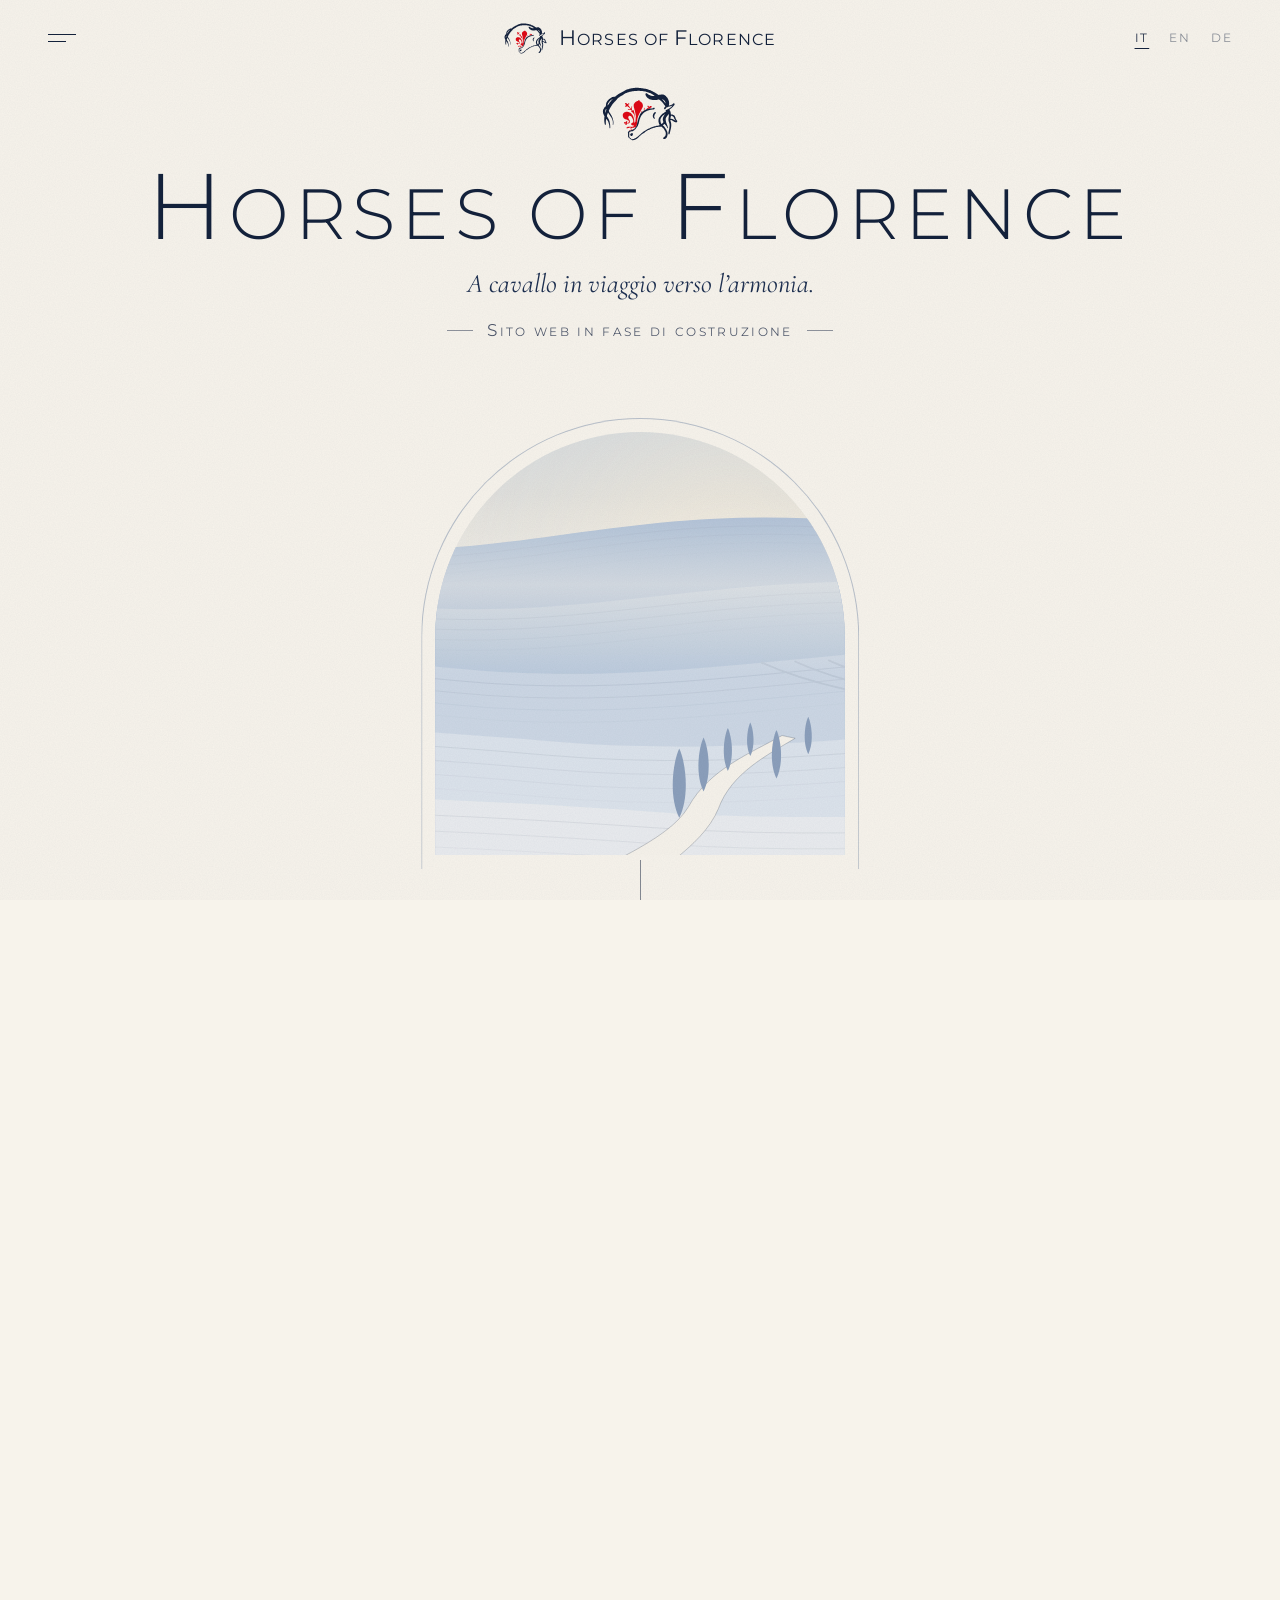
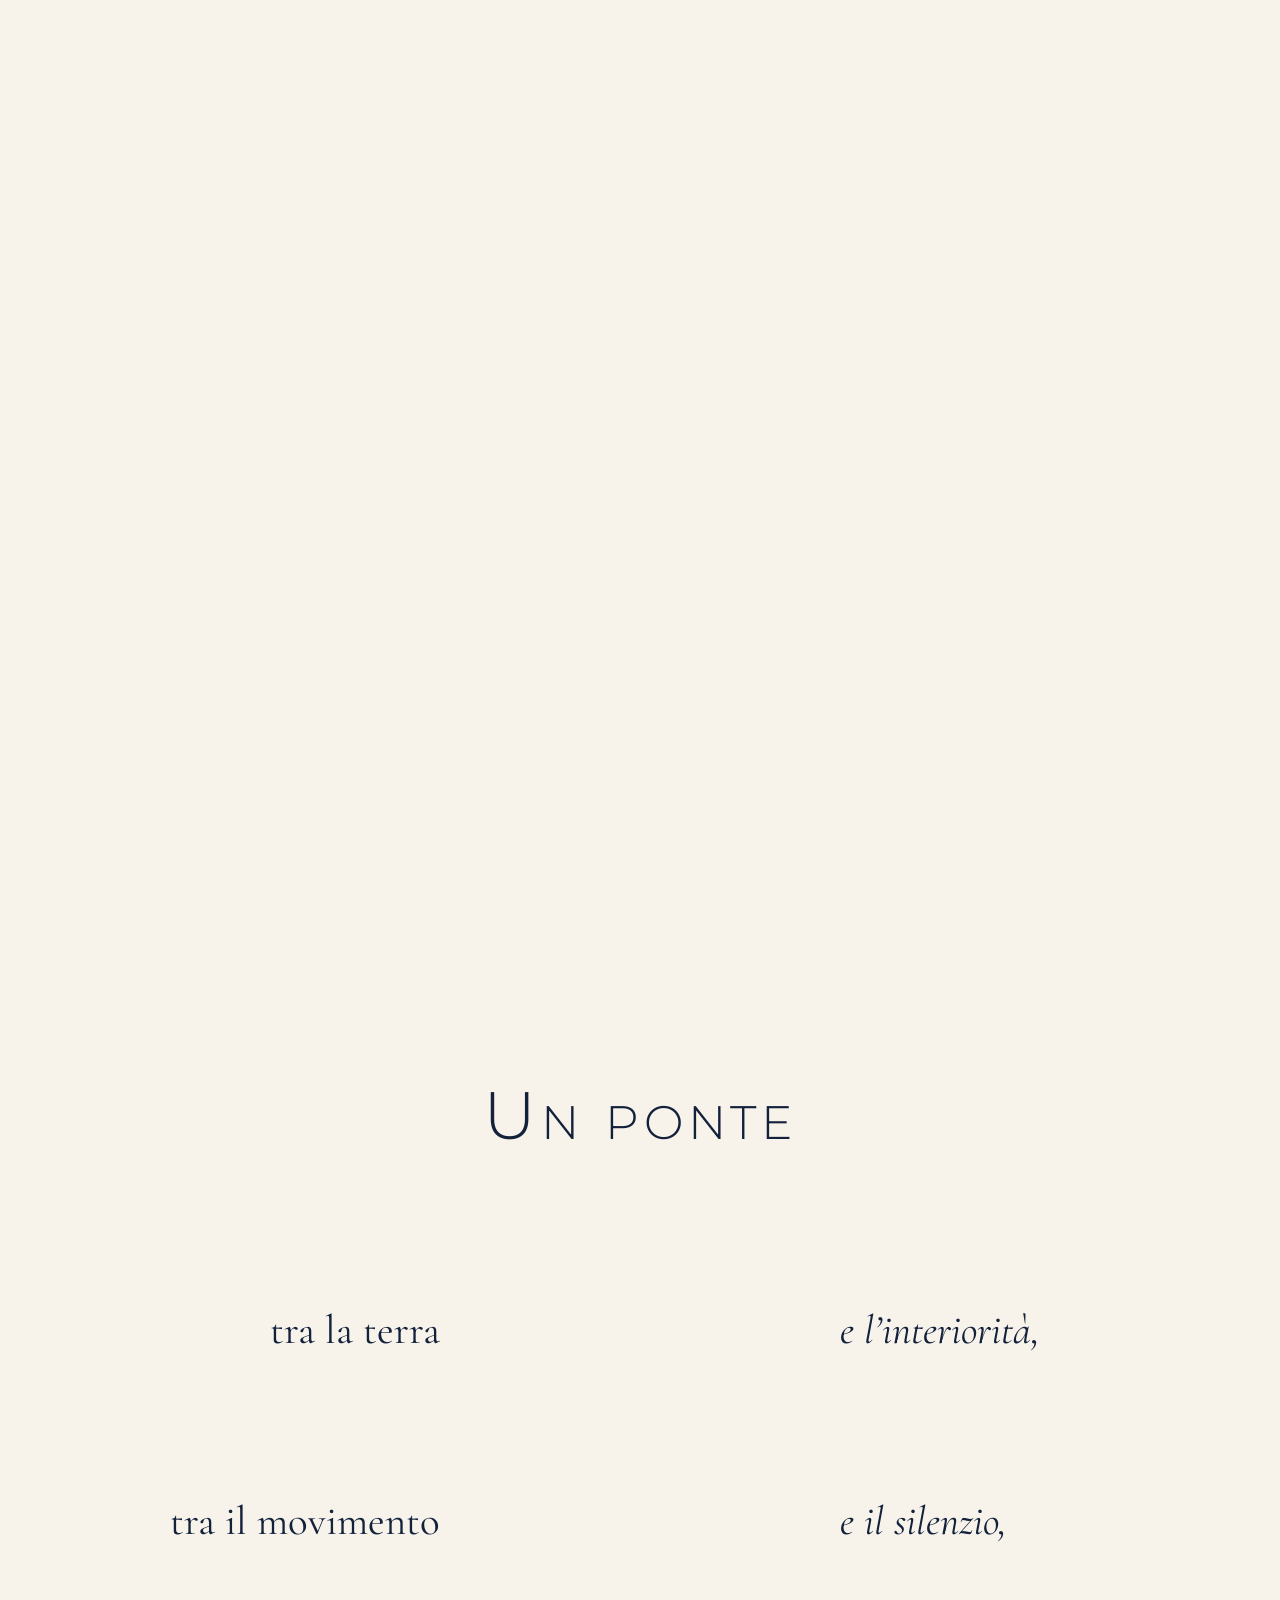
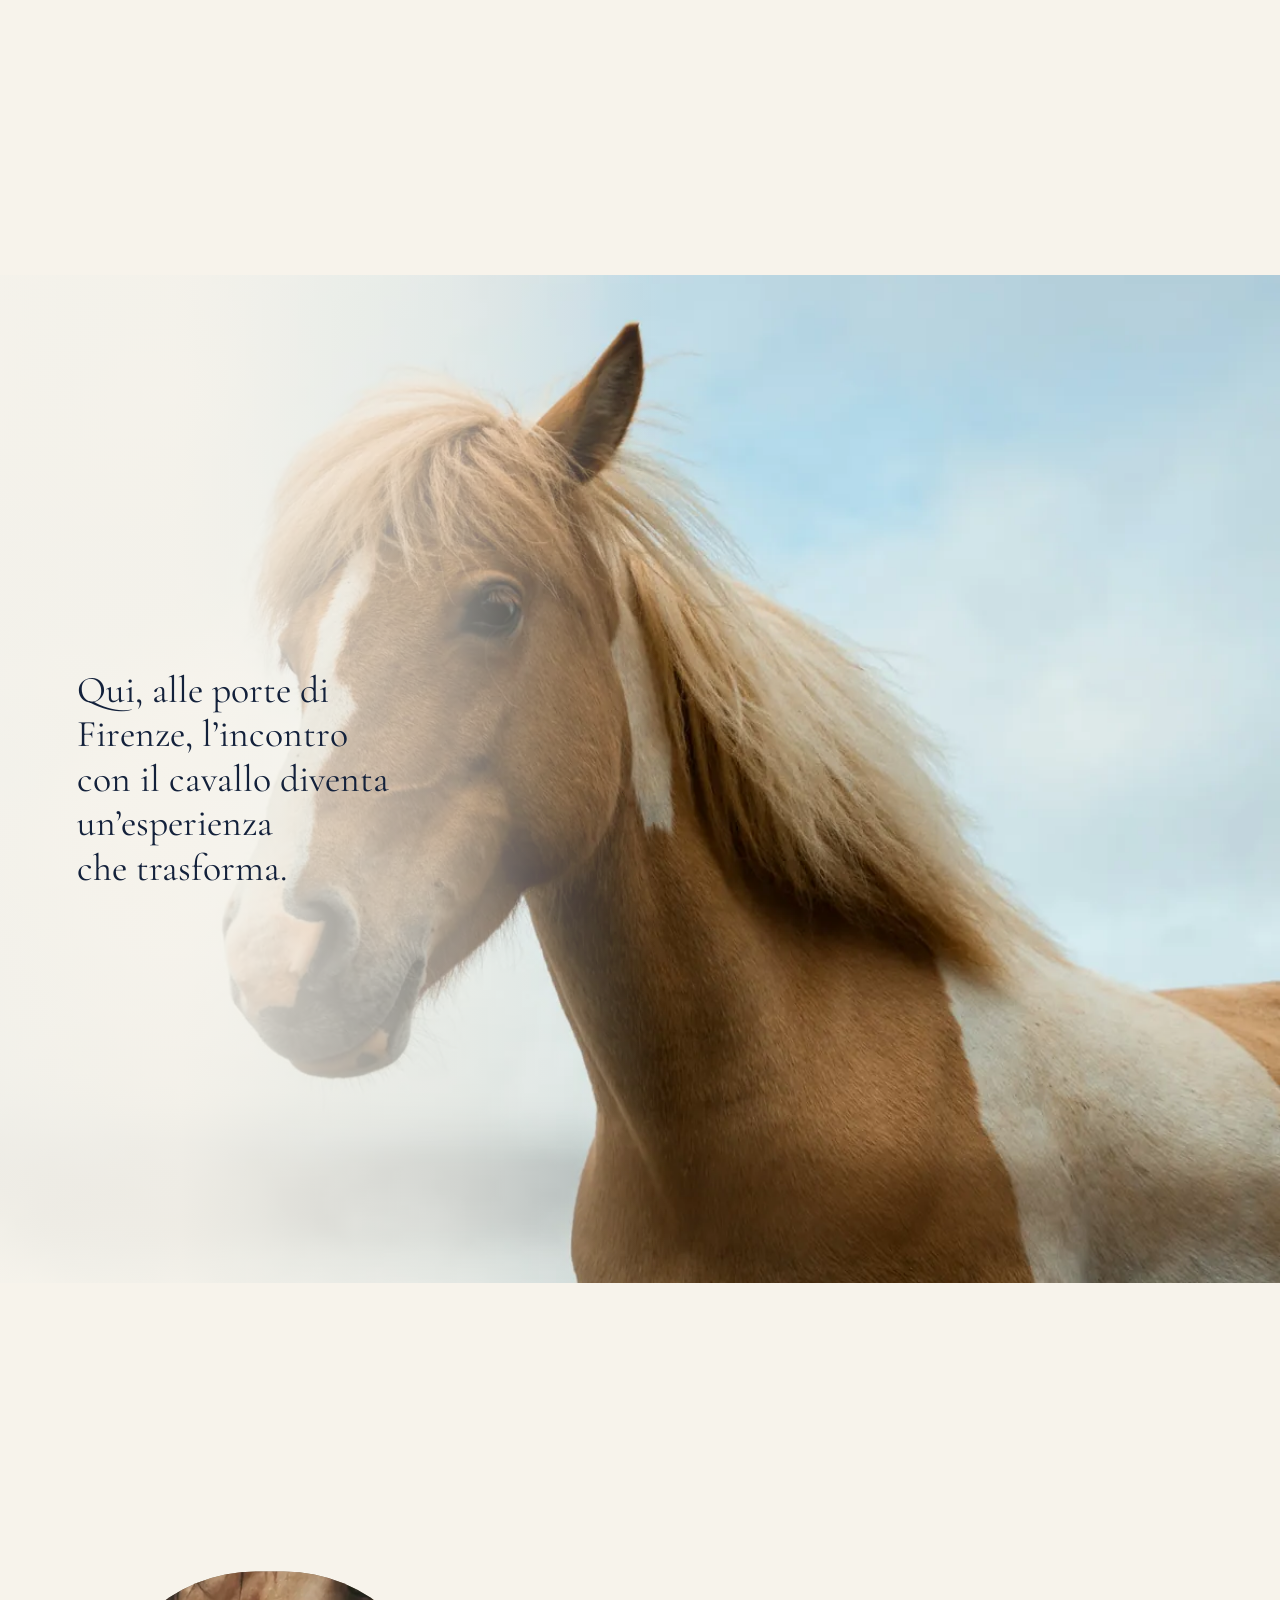
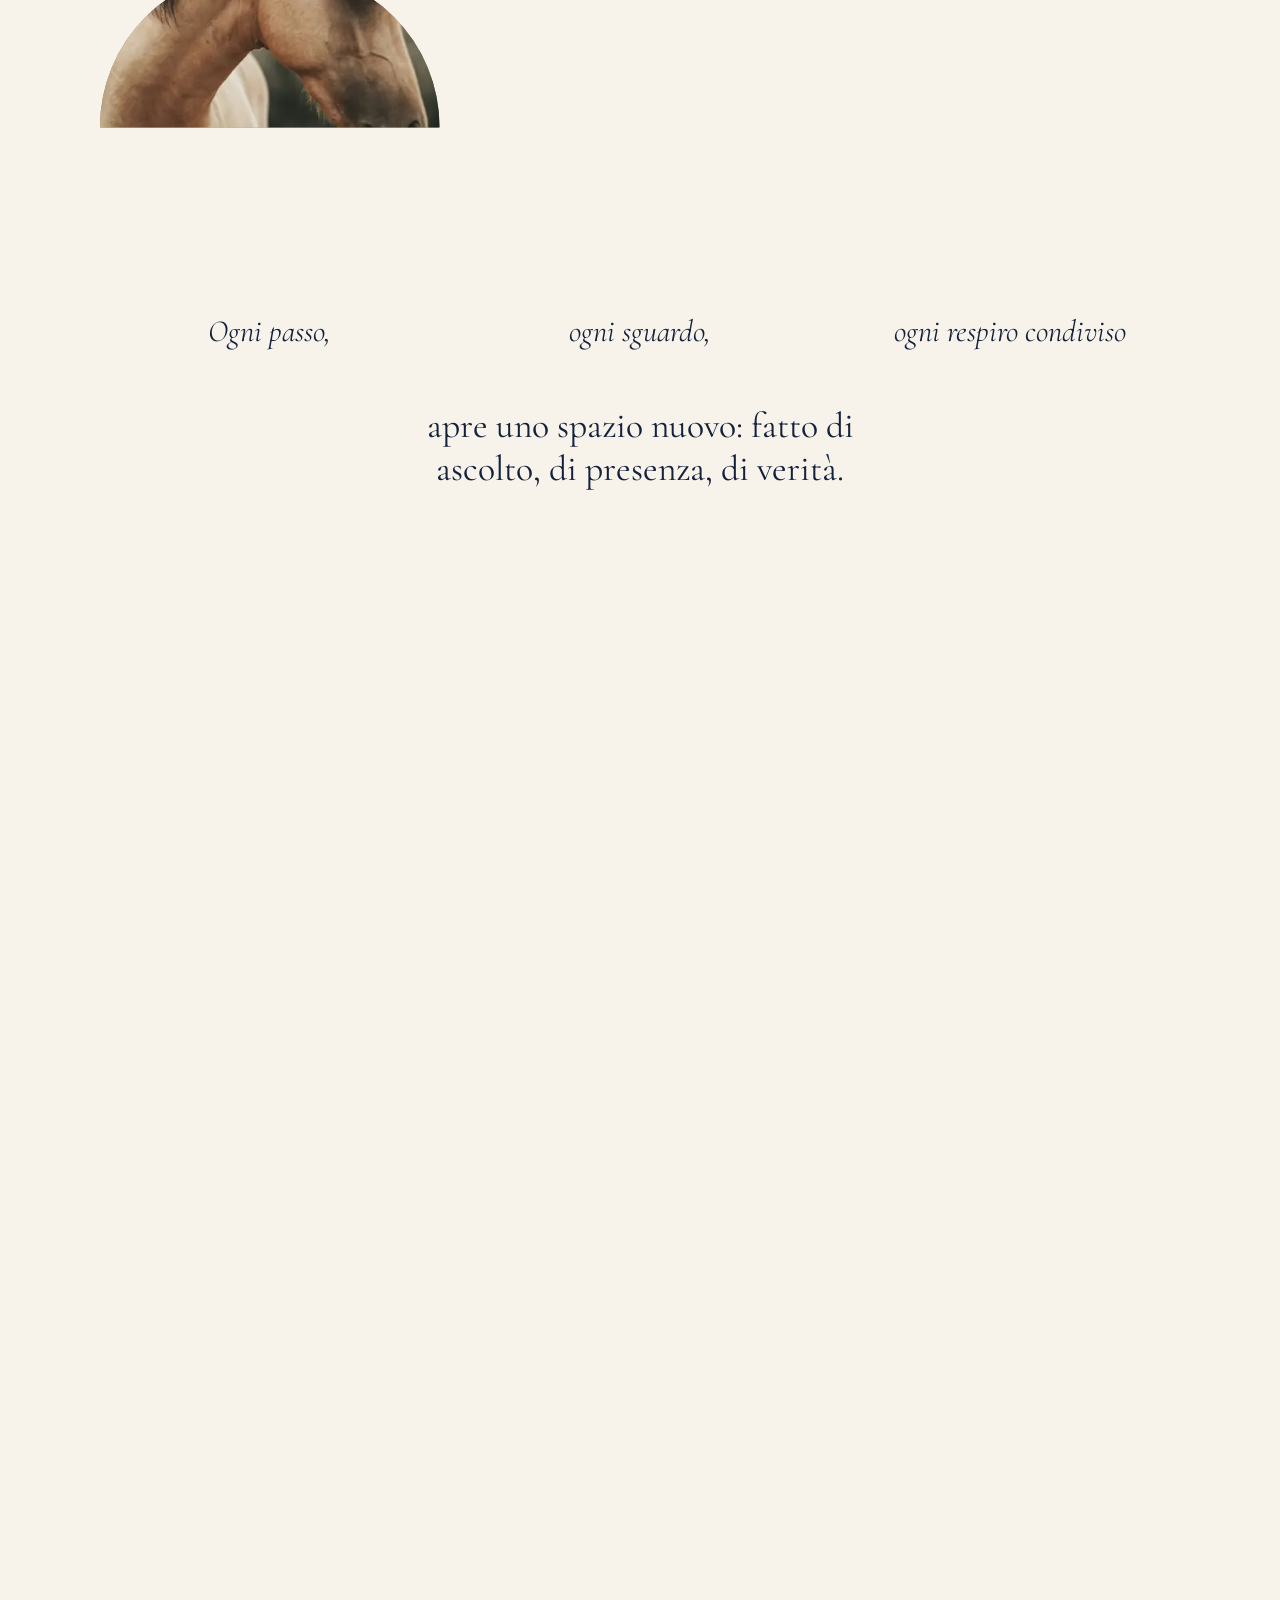
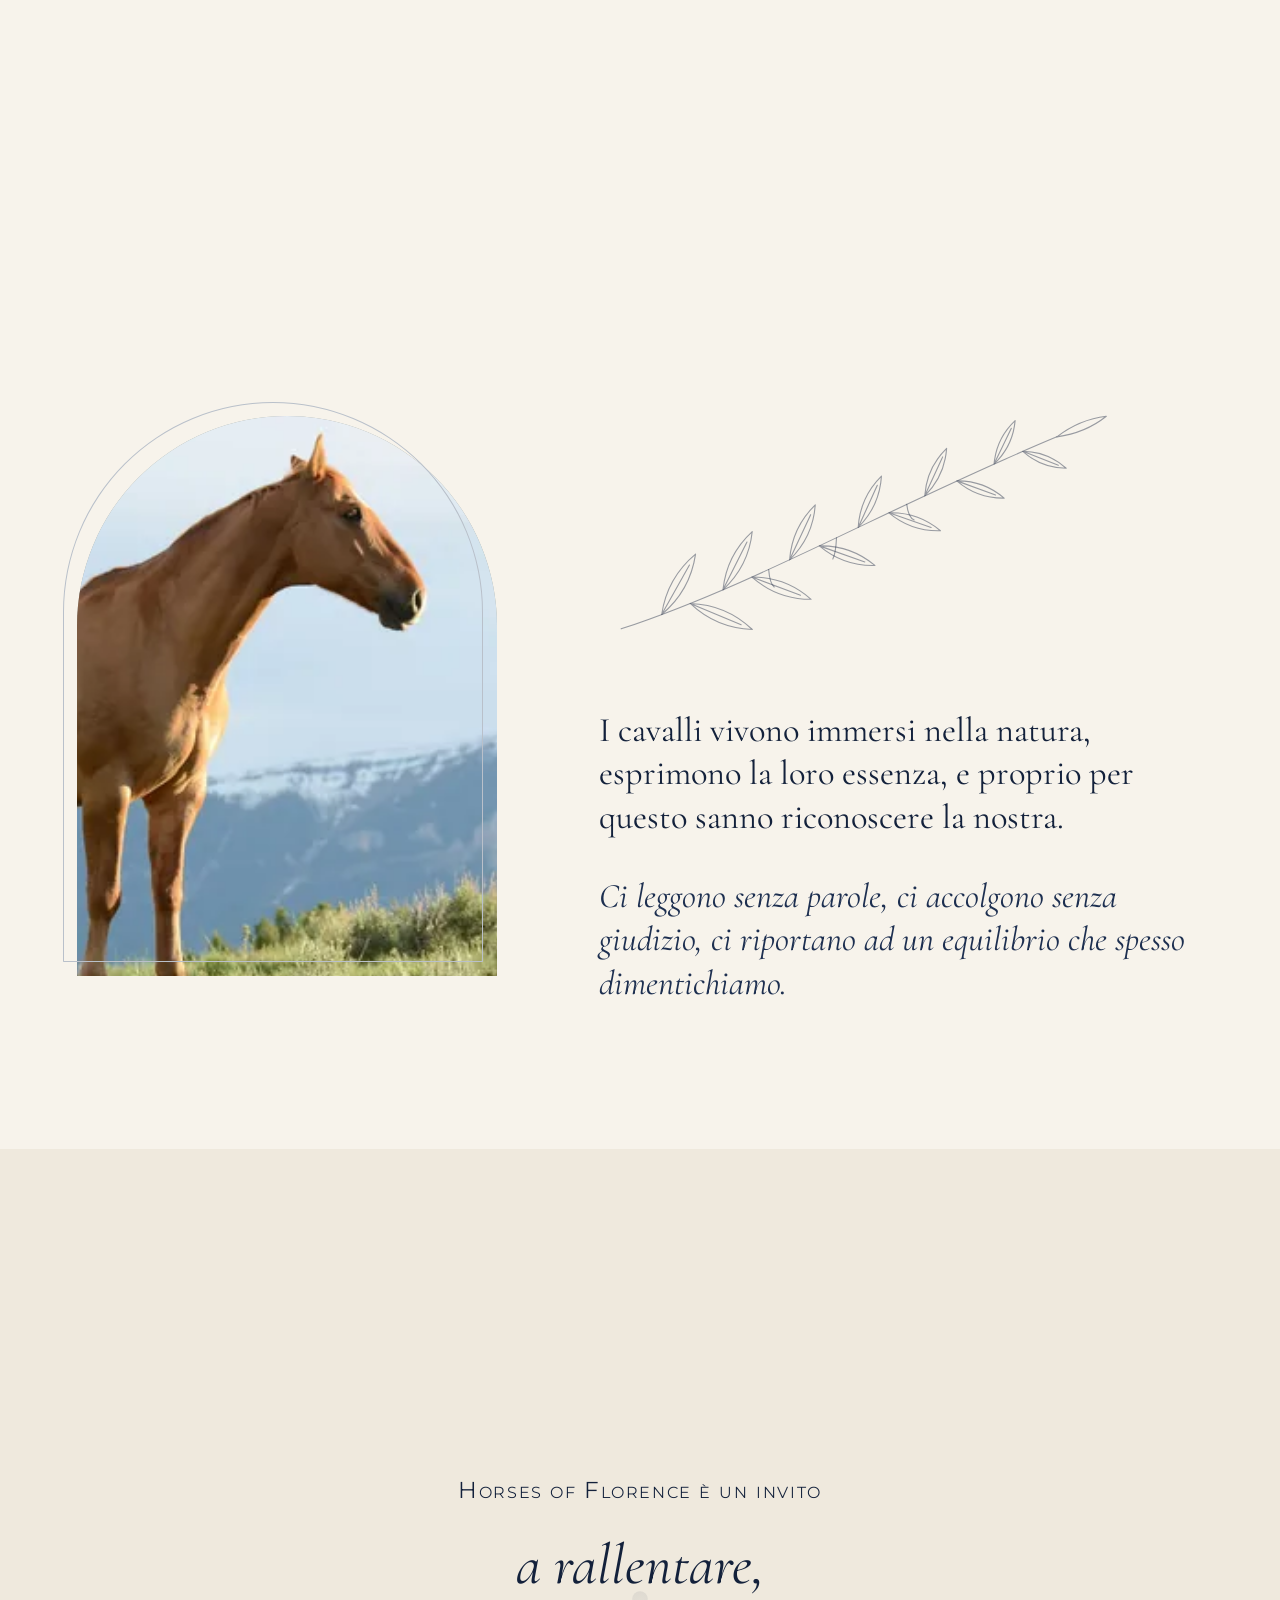
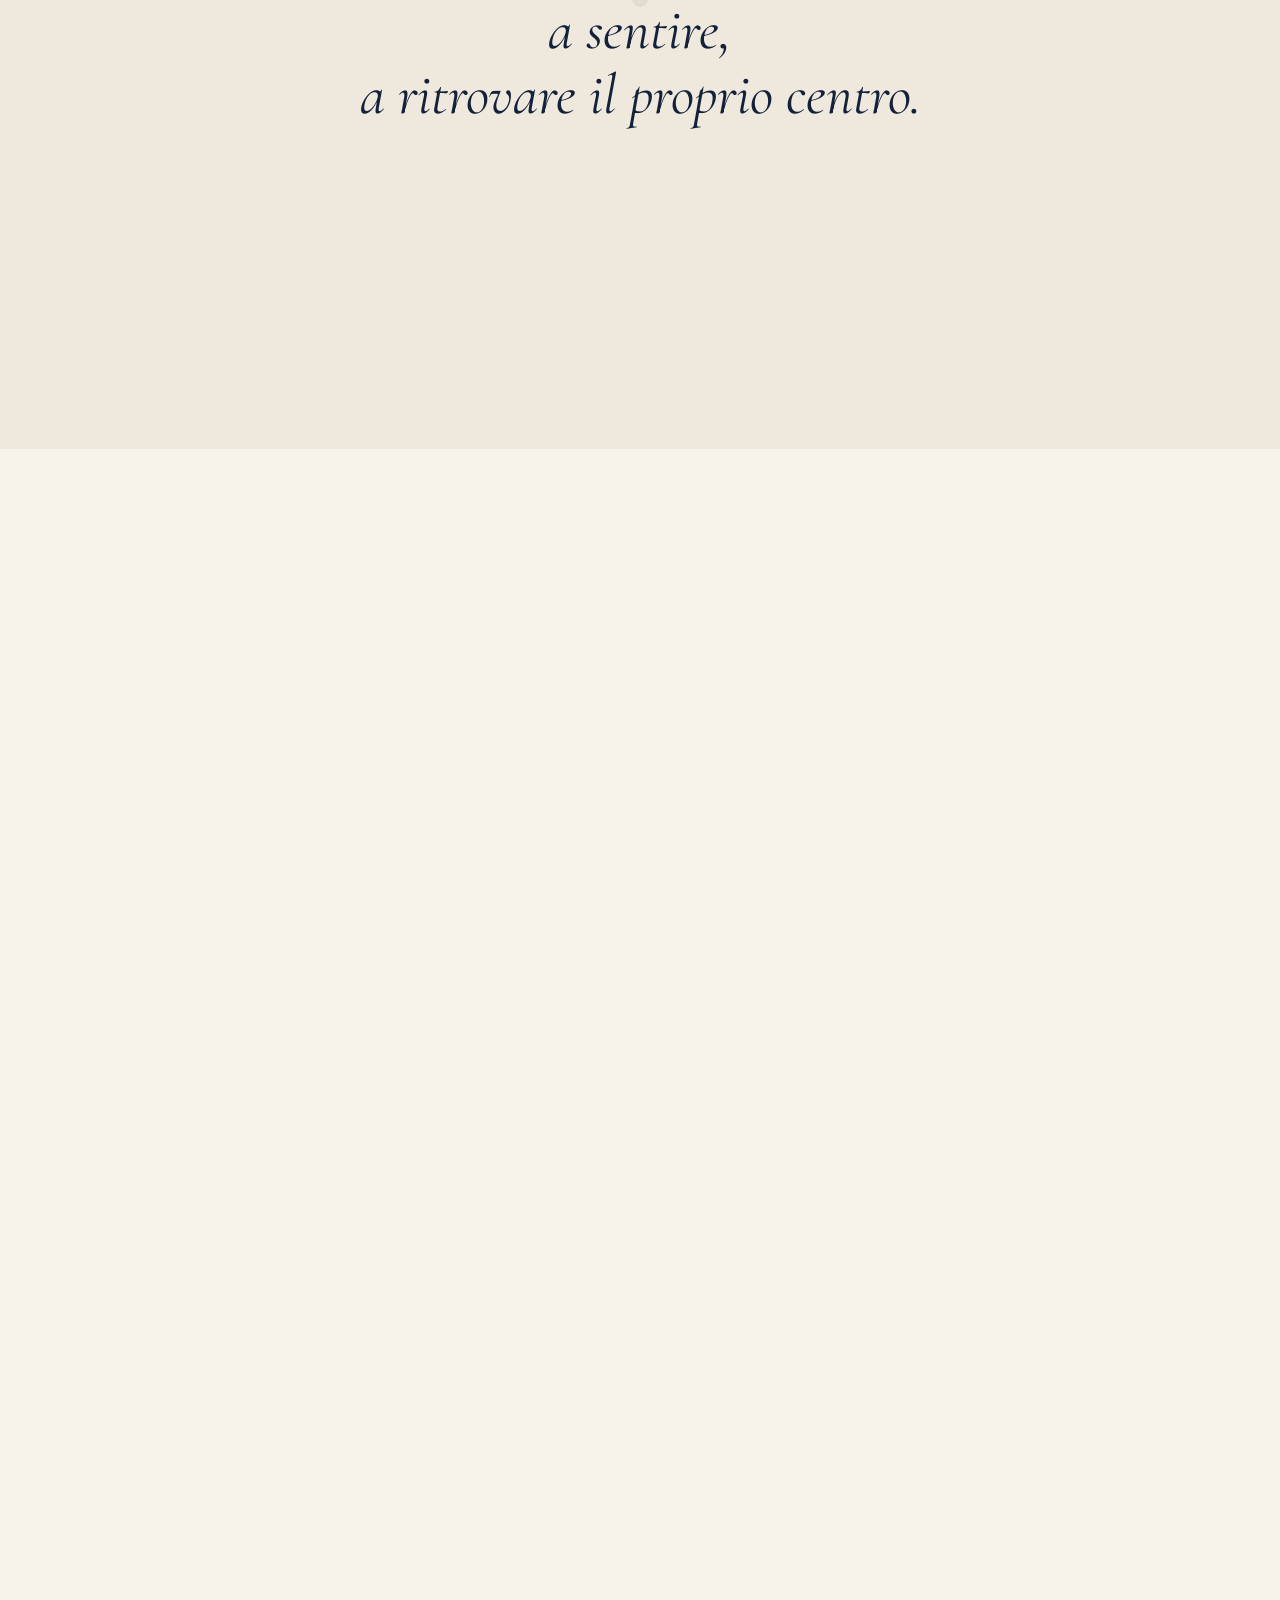
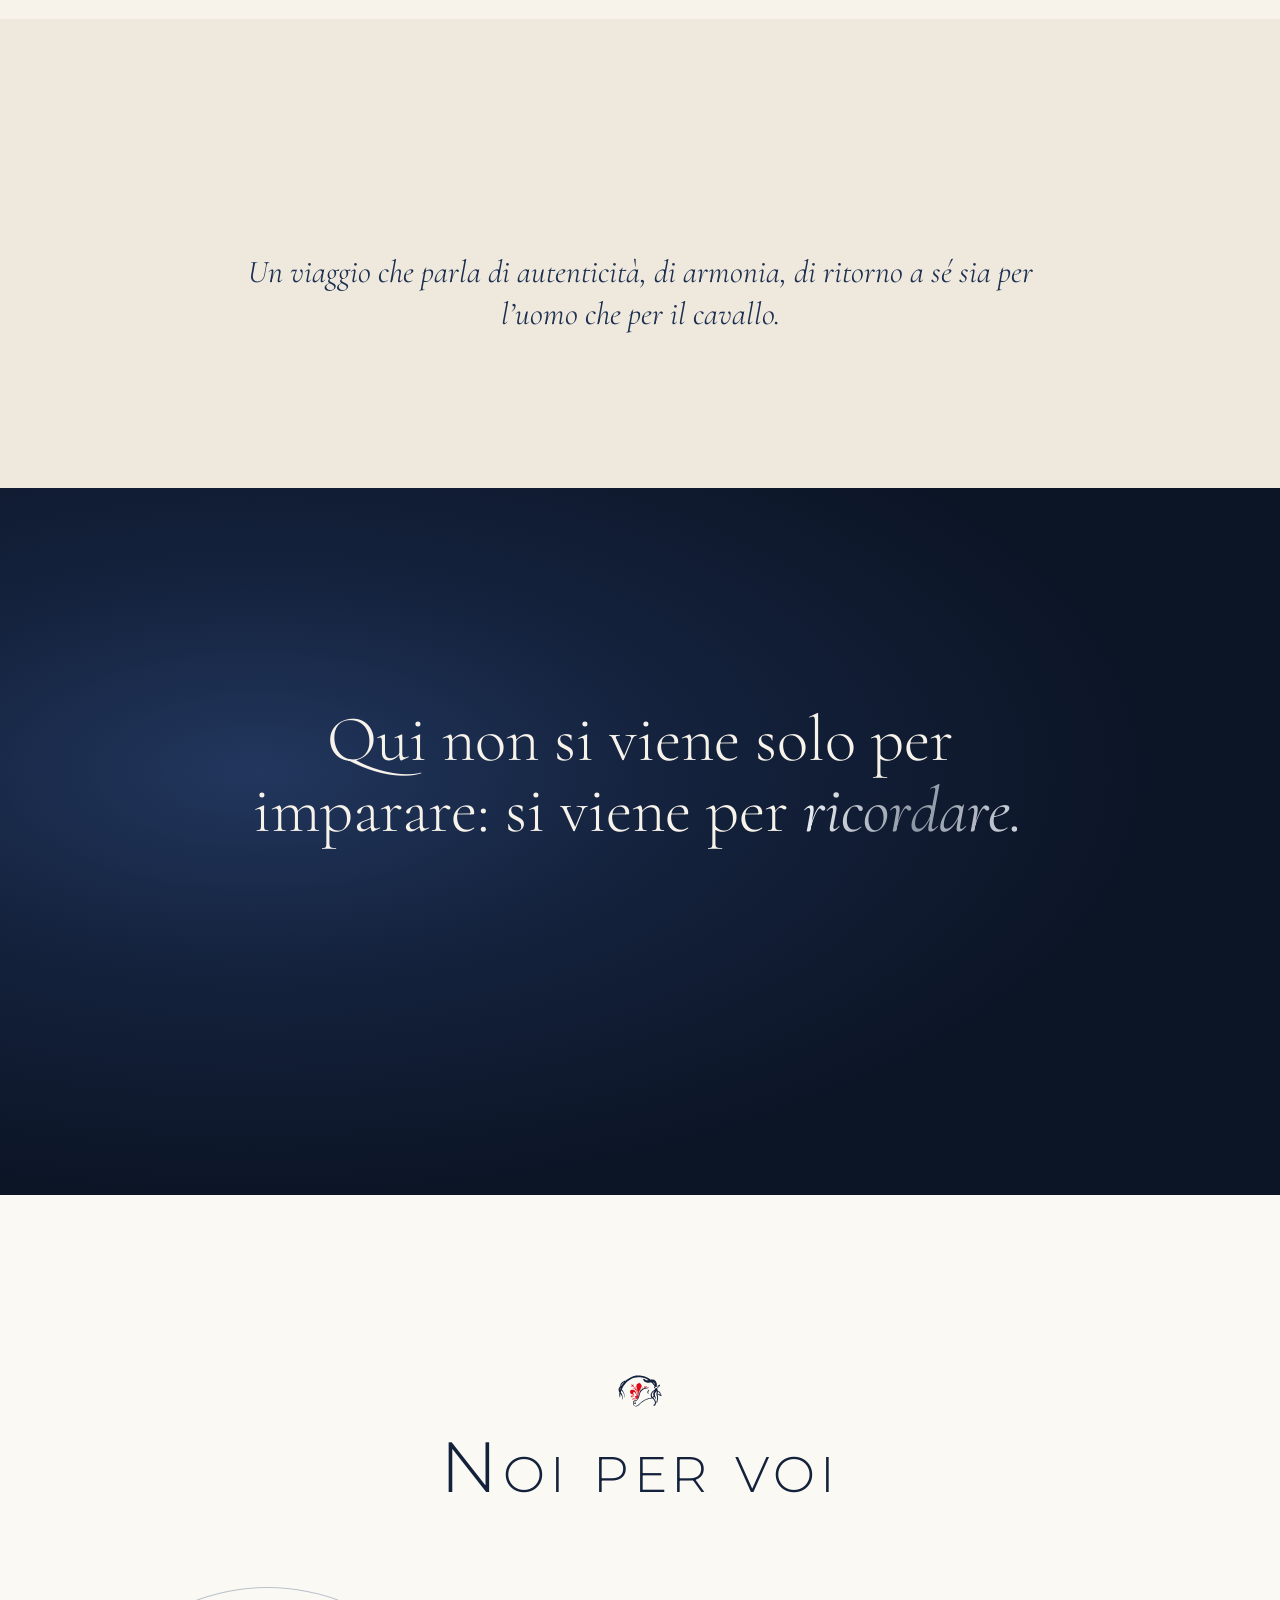
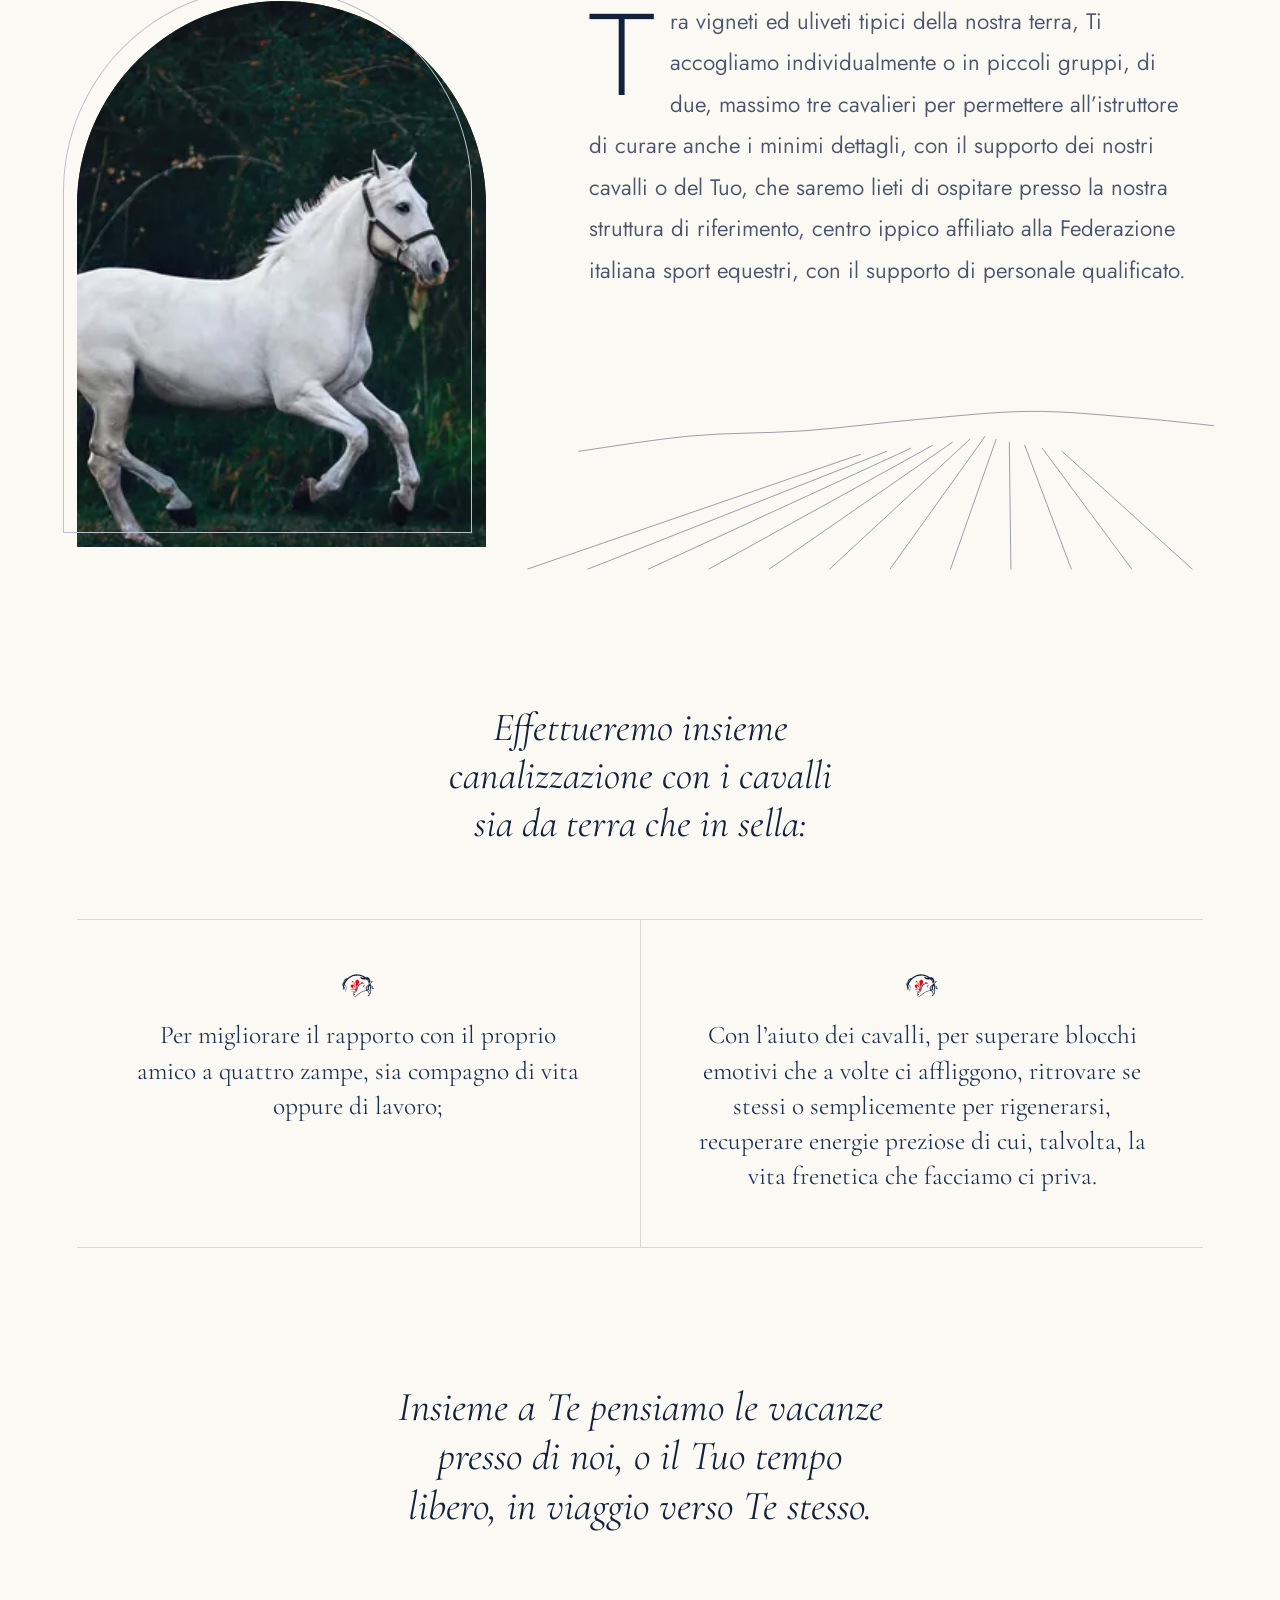
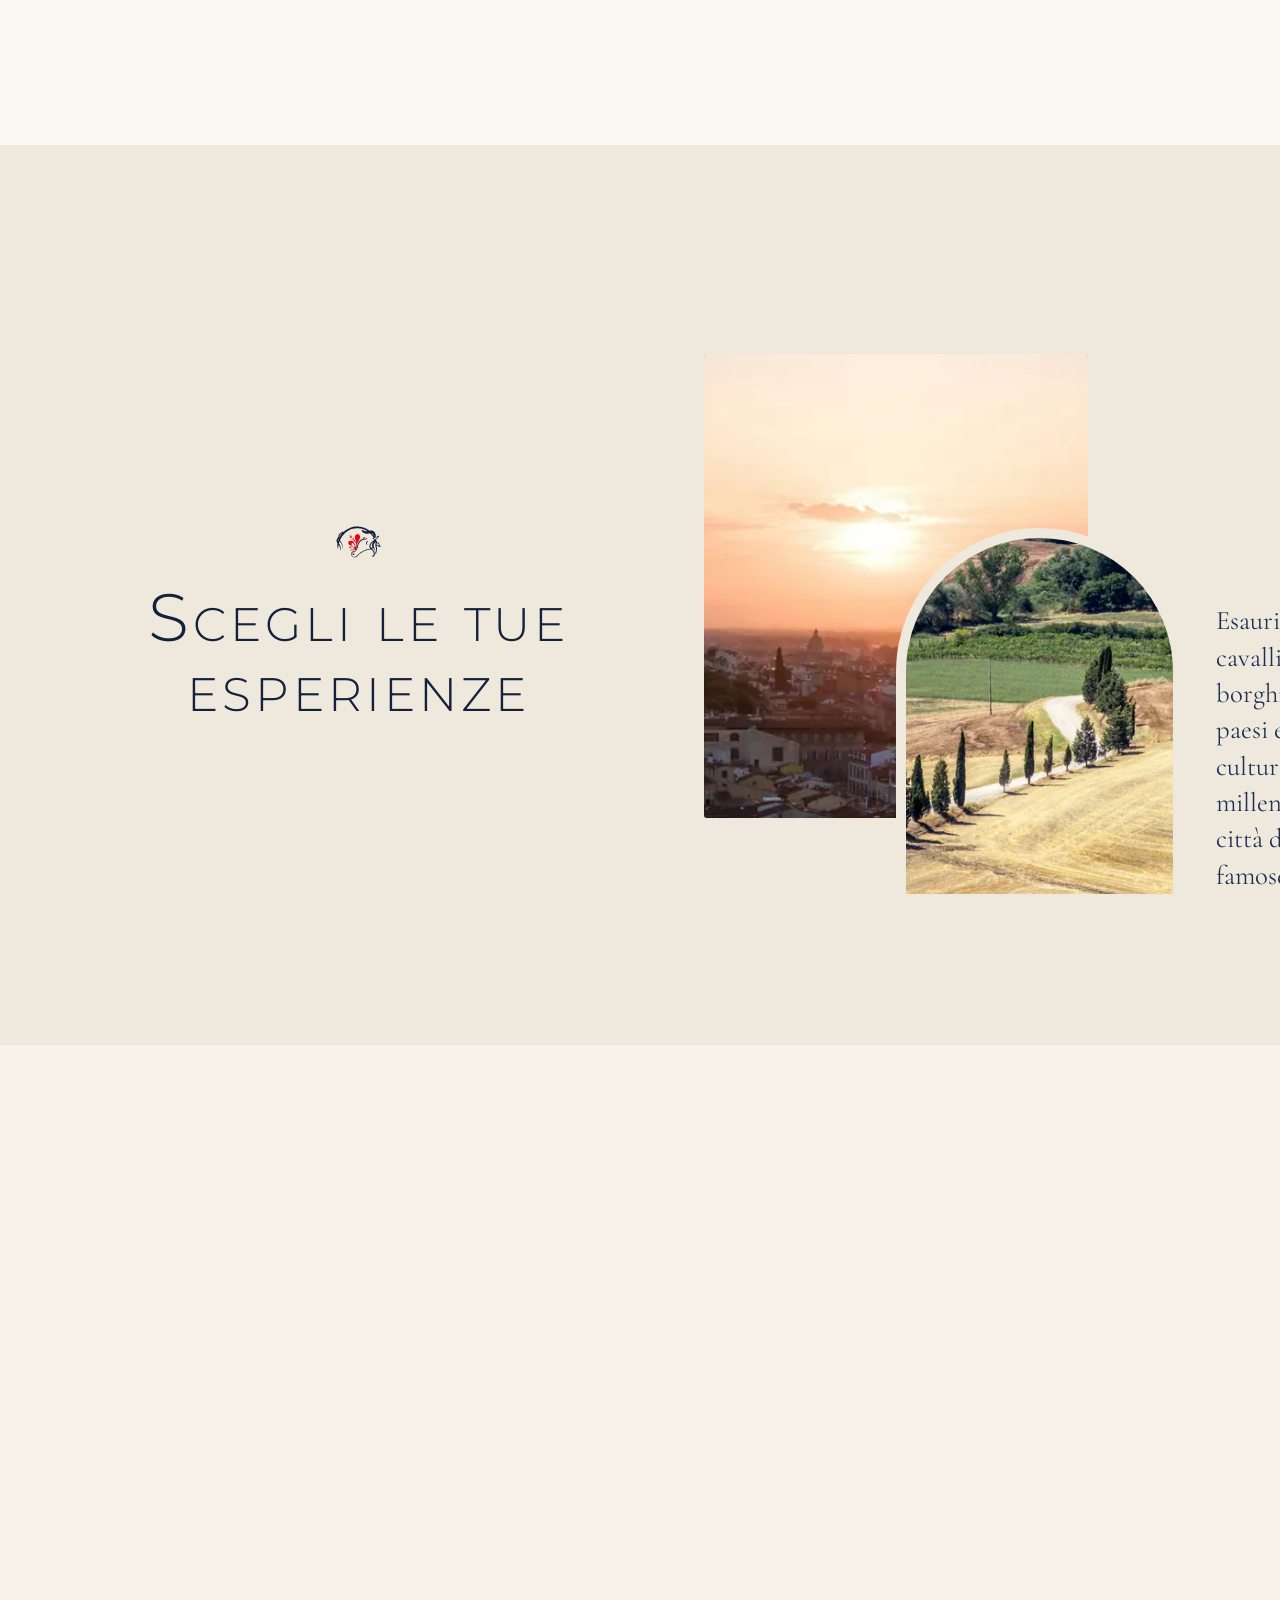
==== commit b5496cec: "Noi per voi: il cavallo bianco al galoppo libero al posto dell'amazzone - «Noi per voi» mostra ora u" ====
--- a/index.html
+++ b/index.html
@@ -35,7 +35,7 @@
 <link rel="preload" href="assets/fonts/cormorant-garamond-italic.woff2" as="font" type="font/woff2" crossorigin>
 <link rel="preload" href="assets/fonts/jost.woff2" as="font" type="font/woff2" crossorigin>
 <link rel="preload" as="image" href="assets/img/photos/mane-1600.webp" imagesrcset="assets/img/photos/mane-1024.webp 1024w, assets/img/photos/mane-1600.webp 1600w, assets/img/photos/mane-2400.webp 2400w" imagesizes="100vw">
-<link rel="stylesheet" href="assets/css/style.css?v=e17e0f57">
+<link rel="stylesheet" href="assets/css/style.css?v=5c49777a">
 <script>document.documentElement.classList.replace('no-js','js');if(matchMedia('(prefers-reduced-motion: reduce)').matches)document.documentElement.classList.add('still')</script>
 <script type="application/ld+json">
 {
@@ -199,7 +199,7 @@
     <div class="scene__sticky moments__stage">
       <ul class="moments__panels">
         <li class="moments__item moments__item--1" style="--i:0">
-          <div class="moments__panel"><img class="moments__img" src="assets/img/photos/white-horse-1024.webp" srcset="assets/img/photos/white-horse-640.webp 640w, assets/img/photos/white-horse-1024.webp 1024w, assets/img/photos/white-horse-1600.webp 1600w" sizes="(min-width: 900px) 28vw, 32vw" width="1600" height="1067" alt="" loading="lazy" decoding="async" style="background-color:#343c3a">
+          <div class="moments__panel"><img class="moments__img" src="assets/img/photos/buckskin-1024.webp" srcset="assets/img/photos/buckskin-640.webp 640w, assets/img/photos/buckskin-1024.webp 1024w, assets/img/photos/buckskin-1600.webp 1600w" sizes="(min-width: 900px) 28vw, 32vw" width="1600" height="2000" alt="" loading="lazy" decoding="async" style="background-color:#8f8273">
 </div>
           <p class="moments__word">Ogni passo,</p>
         </li>
@@ -259,7 +259,7 @@
       </header>
       <div class="foryou__grid">
         <figure class="arch foryou__figure" data-view>
-          <div class="arch__frame"><img class="arch__img" src="assets/img/photos/rider-1024.webp" srcset="assets/img/photos/rider-640.webp 640w, assets/img/photos/rider-1024.webp 1024w, assets/img/photos/rider-1600.webp 1600w" sizes="(min-width: 900px) 38vw, 86vw" width="1600" height="1067" alt="Amazzone in sella a un cavallo sauro, al passo in un campo da dressage" loading="lazy" decoding="async" style="background-color:#a29a8c;object-position:66% 50%">
+          <div class="arch__frame"><img class="arch__img" src="assets/img/photos/white-horse-1024.webp" srcset="assets/img/photos/white-horse-640.webp 640w, assets/img/photos/white-horse-1024.webp 1024w, assets/img/photos/white-horse-1600.webp 1600w" sizes="(min-width: 900px) 38vw, 86vw" width="1600" height="1067" alt="Cavallo grigio che galoppa libero sul prato, davanti a una siepe scura" loading="lazy" decoding="async" style="background-color:#343c3a;object-position:58% 50%">
 </div>
         </figure>
         <div class="foryou__text">
@@ -485,7 +485,7 @@
 <p class="site-footer__notice">Sito web in fase di costruzione</p>    <div class="site-footer__meta">
       <p>© 2026 Horses of Florence. Tutti i diritti riservati. · <a href="privacy/">Privacy e cookie</a></p>
       <p>
-        Foto: <a href="https://unsplash.com/photos/VdAyo0CkbdQ" target="_blank" rel="noopener">Alfons Taekema</a>, <a href="https://unsplash.com/photos/MoU9RTtaxWw" target="_blank" rel="noopener">David Todd McCarty</a>, <a href="https://unsplash.com/photos/jxy6anuB5b4" target="_blank" rel="noopener">Photoholgic</a>, <a href="https://unsplash.com/photos/_C-ZxPF-BtQ" target="_blank" rel="noopener">Riccardo Chiarini</a>, <a href="https://unsplash.com/photos/gRW6kNuibFo" target="_blank" rel="noopener">Greg Rivers</a>, <a href="https://unsplash.com/photos/vxzkxfJ8FlE" target="_blank" rel="noopener">Alexander Akimenko</a>, <a href="https://unsplash.com/photos/iRVq6avVGDE" target="_blank" rel="noopener">Emre</a>, <a href="https://unsplash.com/photos/xYYBo69fvQE" target="_blank" rel="noopener">Rowan Heuvel</a>, Unsplash.
+        Foto: <a href="https://unsplash.com/photos/FjvIsYAqoic" target="_blank" rel="noopener">Apostolos Vamvouras</a>, <a href="https://unsplash.com/photos/VdAyo0CkbdQ" target="_blank" rel="noopener">Alfons Taekema</a>, <a href="https://unsplash.com/photos/MoU9RTtaxWw" target="_blank" rel="noopener">David Todd McCarty</a>, <a href="https://unsplash.com/photos/jxy6anuB5b4" target="_blank" rel="noopener">Photoholgic</a>, <a href="https://unsplash.com/photos/_C-ZxPF-BtQ" target="_blank" rel="noopener">Riccardo Chiarini</a>, <a href="https://unsplash.com/photos/gRW6kNuibFo" target="_blank" rel="noopener">Greg Rivers</a>, <a href="https://unsplash.com/photos/vxzkxfJ8FlE" target="_blank" rel="noopener">Alexander Akimenko</a>, <a href="https://unsplash.com/photos/iRVq6avVGDE" target="_blank" rel="noopener">Emre</a>, <a href="https://unsplash.com/photos/xYYBo69fvQE" target="_blank" rel="noopener">Rowan Heuvel</a>, Unsplash.
       </p>
     </div>
   </div>
--- a/assets/css/style.css
+++ b/assets/css/style.css
@@ -283,7 +283,7 @@
 .moments__item { --o: clamp(0, calc((var(--p, 1) + .1 - var(--i) * .22) / .3), 1); }
 .moments__panel { height: clamp(260px, 52svh, 620px); overflow: hidden; background: var(--ivory-2); clip-path: inset(calc(50% * (1 - var(--o))) 0 calc(50% * (1 - var(--o))) 0 round 999px 999px 3px 3px); }
 .moments__img { width: 100%; height: 100%; object-fit: cover; transform: scale(calc((1.28 - var(--o) * .28) * var(--zoom, 1))); transform-origin: var(--fx, 50%) var(--fy, 50%); object-position: var(--fx, 50%) var(--fy, 50%); }
-.moments__item--1 { --fx: 66%; --fy: 82%; --zoom: 1.5; }
+.moments__item--1 { --fx: 62%; --fy: 30%; --zoom: 1.15; }
 .moments__item--2 { --fx: 58%; --fy: 38%; --zoom: 1.7; }
 .moments__item--3 { --fx: 72%; --fy: 74%; --zoom: 1.45; }
 .moments__word { margin-top: 2.4svh; text-align: center; font-family: var(--serif); font-style: italic; font-size: clamp(1.1rem, .8rem + 1.4vw, 2.2rem); color: var(--navy); opacity: var(--o); transform: translateY(calc((1 - var(--o)) * 16px)); }
